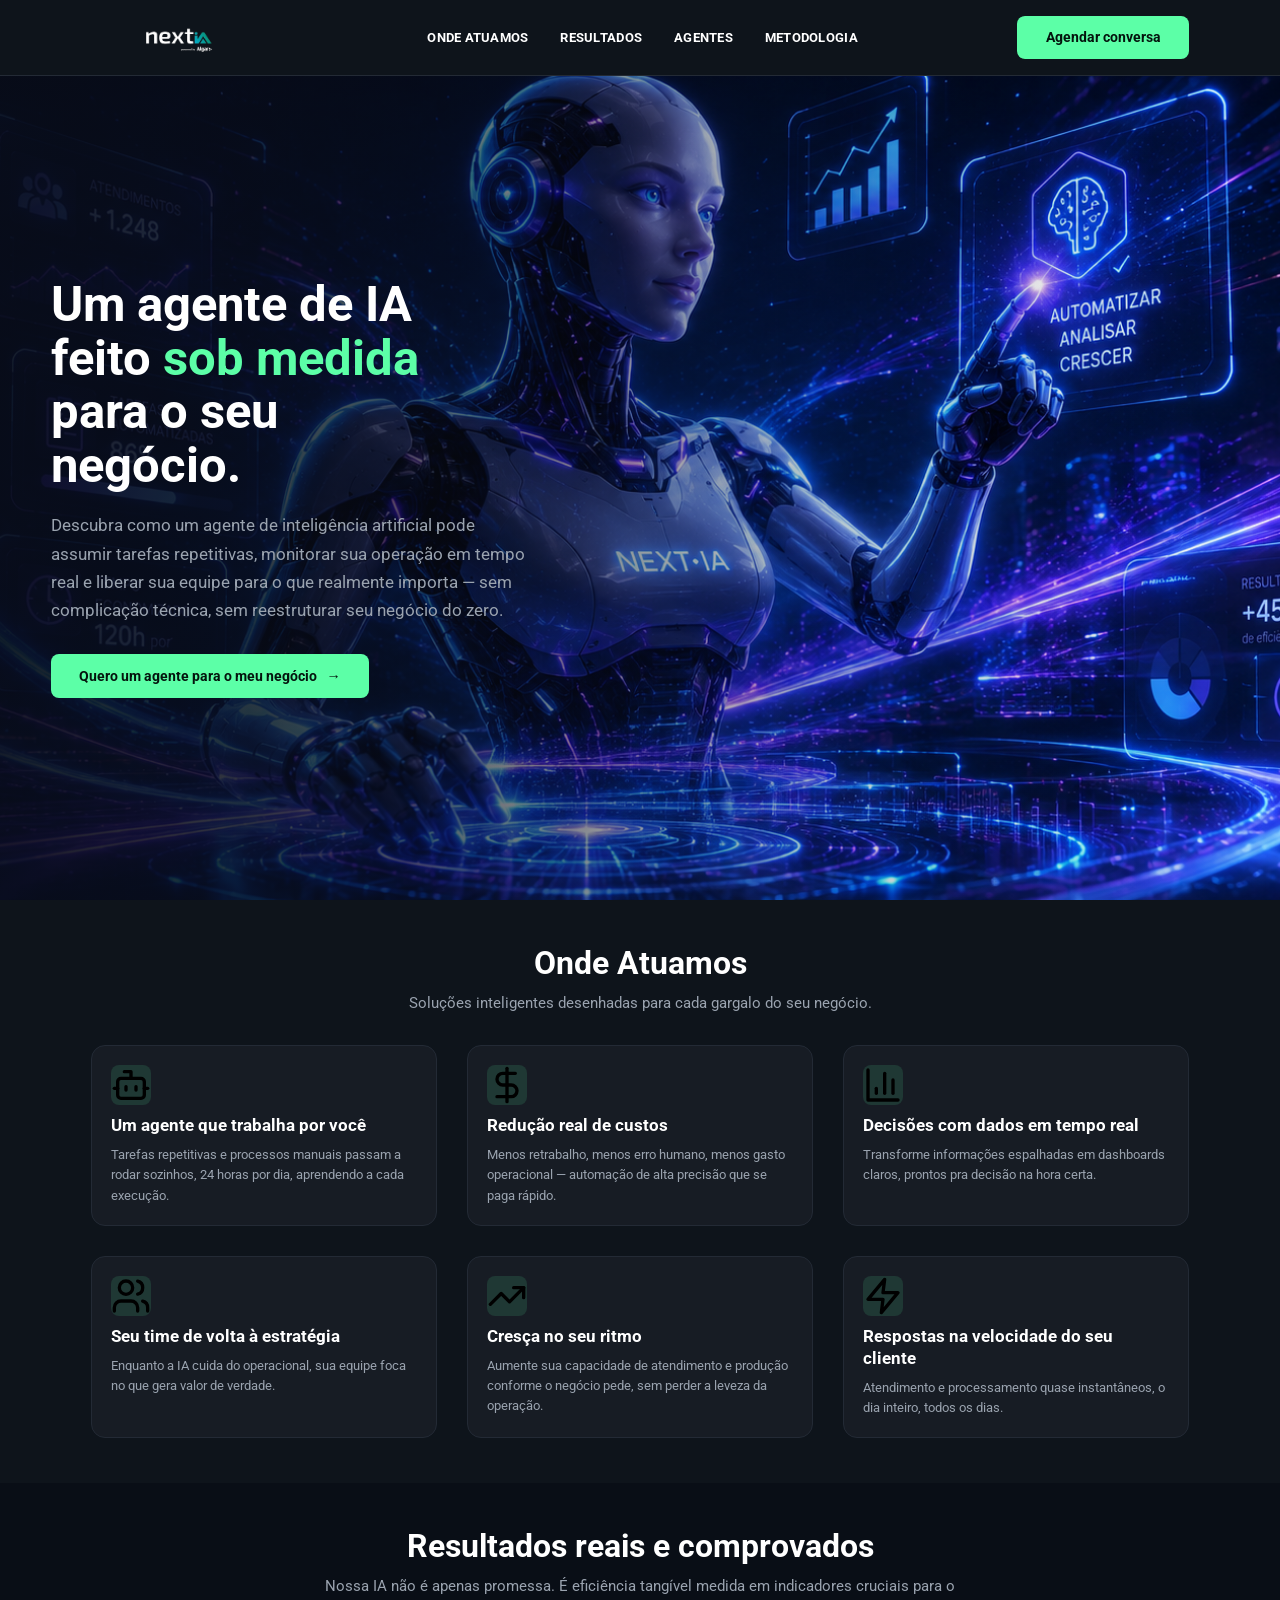
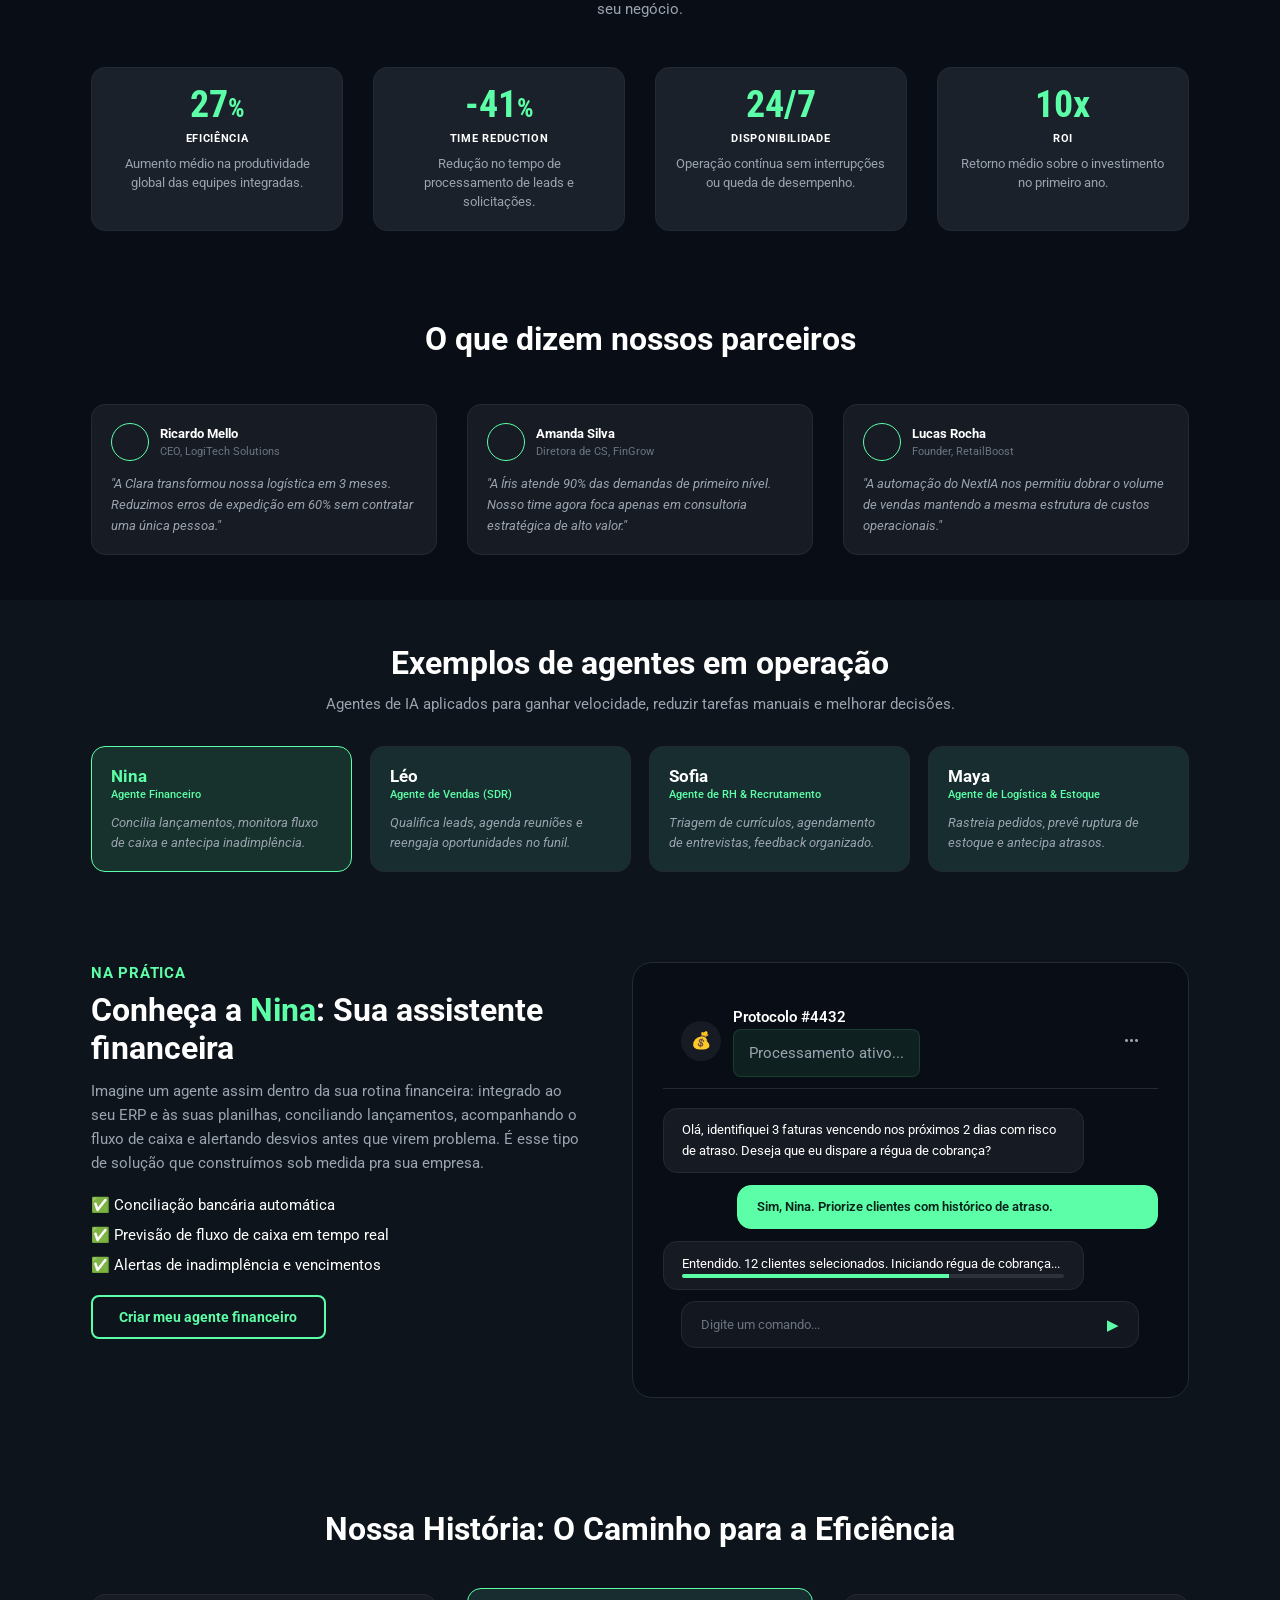
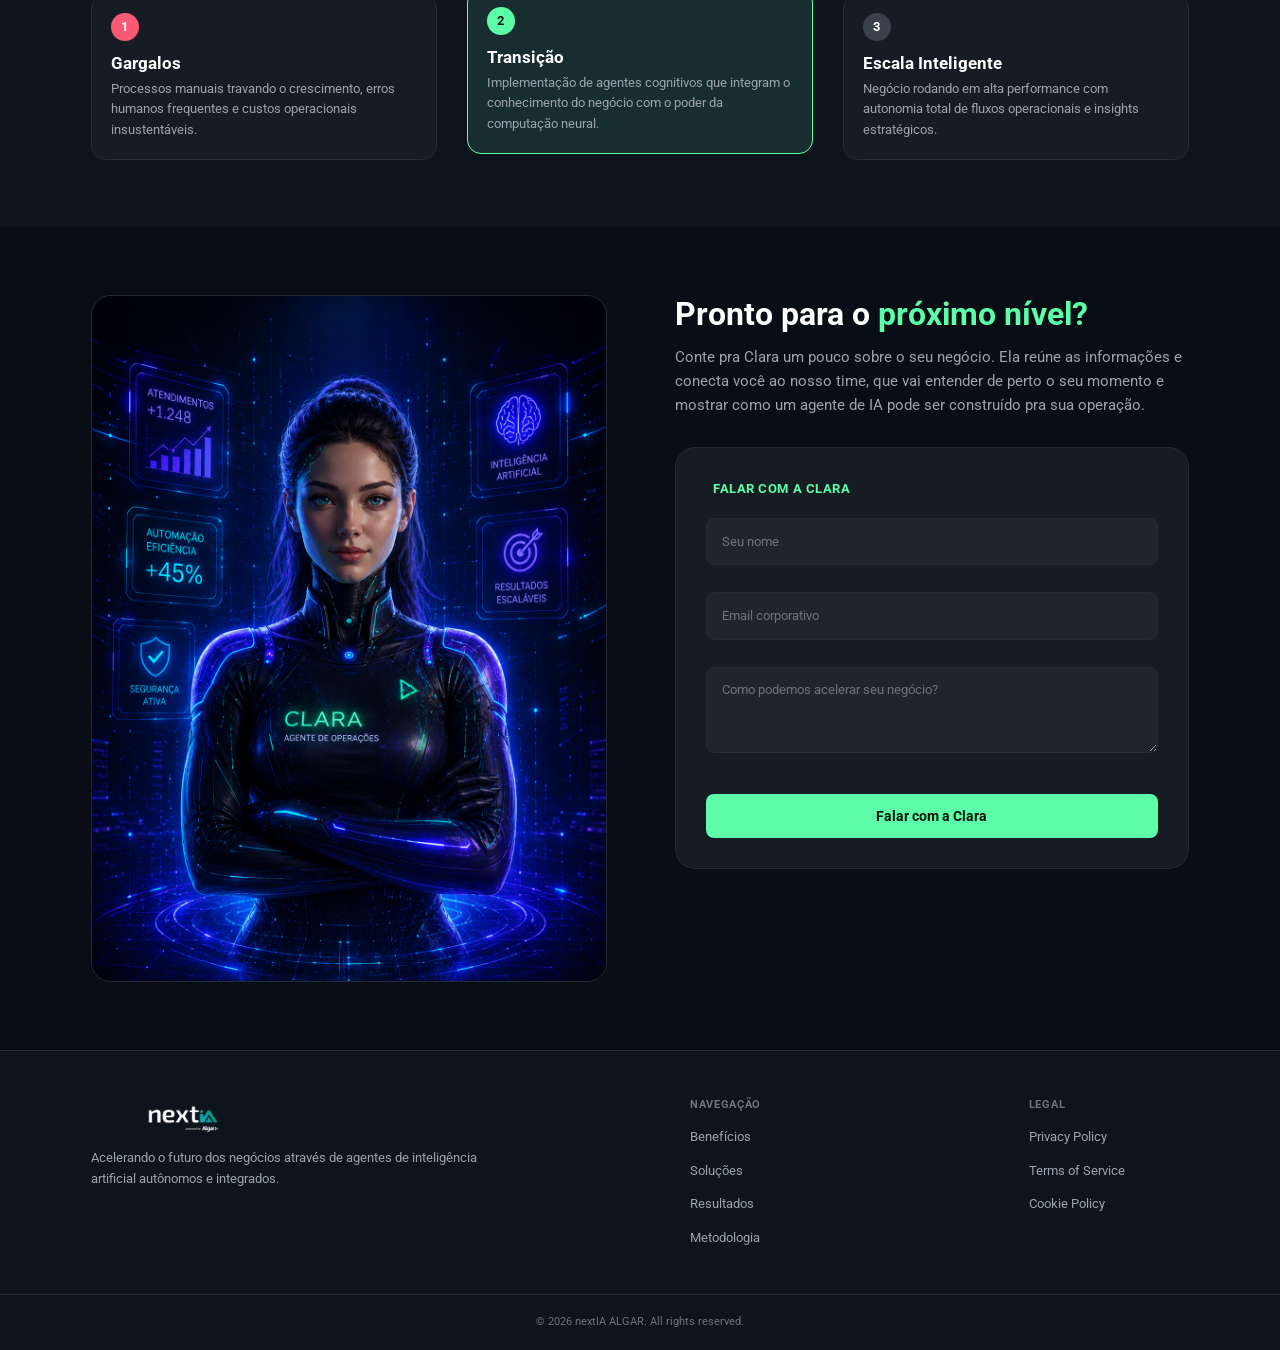
==== index.html @ fd9bcc96 "Replace icons with SVGs in index.html" ====
<!DOCTYPE html>
<html lang="pt-BR">
<head>
<meta charset="UTF-8" />
<meta name="viewport" content="width=device-width, initial-scale=1.0" />
<meta name="description" content="NextIA – Agentes de IA que automatizam, reduzem custos e escalam seu negócio." />
<title>NextIA – Agentes de IA para seu Negócio</title>
<!-- Google Fonts -->
<link rel="preconnect" href="https://fonts.googleapis.com" />
<link rel="preconnect" href="https://fonts.gstatic.com" crossorigin />
<link href="https://fonts.googleapis.com/css2?family=Roboto+Condensed:wght@700&family=Roboto:ital,wght@0,400;0,500;0,700;1,400&display=swap" rel="stylesheet" />
<!-- Stylesheets -->
<link rel="stylesheet" href="assets/css/reset.css" />
<link rel="stylesheet" href="assets/css/variables.css" />
<link rel="stylesheet" href="assets/css/base.css" />
<link rel="stylesheet" href="assets/css/layout.css" />
<link rel="stylesheet" href="assets/css/components.css" />
<link rel="stylesheet" href="assets/css/sections.css" />
<link rel="stylesheet" href="assets/css/responsive.css" />
</head>
<body>
<a href="#main" class="skip-link">Pular para o conteúdo</a>
<!-- ═══════════════════════════════════════ NAVBAR ═══════════════════════════════════════ -->
<header class="navbar" id="navbar">
<div class="navbar__inner container">
<a href="#" class="navbar__logo" aria-label="NextIA – Página inicial">
<img src="assets/images/NextIa-logo.png" alt="NextIA Logo" width="147" height="53" />
</a>
<nav class="navbar__nav" aria-label="Menu principal">
<ul class="navbar__links" role="list">
<li><a href="#onde-atuamos" class="navbar__link">Onde atuamos</a></li>
<li><a href="#resultados"   class="navbar__link">Resultados</a></li>
<li><a href="#agentes"      class="navbar__link">Agentes</a></li>
<li><a href="#metodologia"  class="navbar__link">Metodologia</a></li>
</ul>
</nav>
<a href="#contato" class="btn btn--primary">Agendar conversa</a>
<button class="navbar__hamburger" aria-label="Abrir menu" aria-expanded="false" aria-controls="mobile-menu">
<span></span><span></span><span></span>
</button>
</div>
<!-- Mobile menu -->
<nav class="navbar__mobile" id="mobile-menu" aria-hidden="true">
<ul role="list">
<li><a href="#onde-atuamos" class="navbar__link">Onde atuamos</a></li>
<li><a href="#resultados"   class="navbar__link">Resultados</a></li>
<li><a href="#agentes"      class="navbar__link">Agentes</a></li>
<li><a href="#metodologia"  class="navbar__link">Metodologia</a></li>
<li><a href="#contato" class="btn btn--primary btn--full">Agendar conversa</a></li>
</ul>
</nav>
</header>
<main id="main">
<!-- ═══════════════════════════════════════ HERO ══════════════════════════════════════════ -->
<section class="hero" aria-label="Destaque principal">
<div class="hero__bg" aria-hidden="true"></div>
<div class="hero__content container">
<h1 class="hero__title">
         Um agente de IA <br />
         feito <span class="text--accent">sob medida</span><br />
         para o seu <br />
         negócio.
</h1>
<p class="hero__subtitle">
        Descubra como um agente de inteligência artificial pode assumir tarefas repetitivas, 
monitorar sua operação em tempo real e liberar sua equipe para o que realmente importa — sem complicação técnica, sem reestruturar seu negócio do zero.
</p>
<a href="#onde-atuamos" class="btn btn--primary">
         Quero um agente para o meu negócio 
<span aria-hidden="true">→</span>
</a>
</div>
</section>
<!-- ════════════════════════════════════ ONDE ATUAMOS ══════════════════════════════════════ -->
<section class="section diferencial" id="onde-atuamos" aria-labelledby="diferencial-title">
<div class="container">
<h2 class="section__title-main" id="diferencial-title">Onde Atuamos</h2>
<p class="section__subtitle-main">
         Soluções inteligentes desenhadas para cada gargalo do seu negócio.
</p>
<div class="cards-grid" role="list">
<article class="card" role="listitem">
<span class="card__icon" aria-hidden="true"><svg viewBox="0 0 24 24" fill="none" stroke="currentColor" stroke-width="2" stroke-linecap="round" stroke-linejoin="round"><path d="M12 8V4H8"/><rect width="16" height="12" x="4" y="8" rx="2"/><path d="M2 14h2"/><path d="M20 14h2"/><path d="M15 13v2"/><path d="M9 13v2"/></svg></span>
<h3 class="card__title">Um agente que trabalha por você</h3>
<p class="card__text">Tarefas repetitivas e processos manuais passam a rodar sozinhos, 24 horas por dia, aprendendo a cada execução.</p>
</article>
<article class="card" role="listitem">
<span class="card__icon" aria-hidden="true"><svg viewBox="0 0 24 24" fill="none" stroke="currentColor" stroke-width="2" stroke-linecap="round" stroke-linejoin="round"><line x1="12" x2="12" y1="2" y2="22"/><path d="M17 5H9.5a3.5 3.5 0 0 0 0 7h5a3.5 3.5 0 0 1 0 7H6"/></svg></span>
<h3 class="card__title">Redução real de custos</h3>
<p class="card__text">Menos retrabalho, menos erro humano, menos gasto operacional — automação de alta precisão que se paga rápido.</p>
</article>
<article class="card" role="listitem">
<span class="card__icon" aria-hidden="true"><svg viewBox="0 0 24 24" fill="none" stroke="currentColor" stroke-width="2" stroke-linecap="round" stroke-linejoin="round"><path d="M3 3v18h18"/><path d="M18 17V9"/><path d="M13 17V5"/><path d="M8 17v-3"/></svg></span>
<h3 class="card__title">Decisões com dados em tempo real</h3>
<p class="card__text">Transforme informações espalhadas em dashboards claros, prontos pra decisão na hora certa.</p>
</article>
<article class="card" role="listitem">
<span class="card__icon" aria-hidden="true"><svg viewBox="0 0 24 24" fill="none" stroke="currentColor" stroke-width="2" stroke-linecap="round" stroke-linejoin="round"><path d="M16 21v-2a4 4 0 0 0-4-4H6a4 4 0 0 0-4 4v2"/><circle cx="9" cy="7" r="4"/><path d="M22 21v-2a4 4 0 0 0-3-3.87"/><path d="M16 3.13a4 4 0 0 1 0 7.75"/></svg></span>
<h3 class="card__title">Seu time de volta à estratégia</h3>
<p class="card__text">Enquanto a IA cuida do operacional, sua equipe foca no que gera valor de verdade.</p>
</article>
<article class="card" role="listitem">
<span class="card__icon" aria-hidden="true"><svg viewBox="0 0 24 24" fill="none" stroke="currentColor" stroke-width="2" stroke-linecap="round" stroke-linejoin="round"><polyline points="22 7 13.5 15.5 8.5 10.5 2 17"/><polyline points="16 7 22 7 22 13"/></svg></span>
<h3 class="card__title">Cresça no seu ritmo</h3>
<p class="card__text">Aumente sua capacidade de atendimento e produção conforme o negócio pede, sem perder a leveza da operação.</p>
</article>
<article class="card" role="listitem">
<span class="card__icon" aria-hidden="true"><svg viewBox="0 0 24 24" fill="none" stroke="currentColor" stroke-width="2" stroke-linecap="round" stroke-linejoin="round"><polygon points="13 2 3 14 12 14 11 22 21 10 12 10 13 2"/></svg></span>
<h3 class="card__title">Respostas na velocidade do seu cliente</h3>
<p class="card__text">Atendimento e processamento quase instantâneos, o dia inteiro, todos os dias.</p>
</article>
</div>
</div>
</section>
<!-- ════════════════════════════════════ RESULTADOS ════════════════════════════════════════ -->
<section class="section metricas" id="resultados" aria-labelledby="metricas-title">
<div class="container">
<h2 class="section__title-main" id="metricas-title">Resultados reais e comprovados</h2>
<p class="section__subtitle-main">
         Nossa IA não é apenas promessa. É eficiência tangível medida em indicadores cruciais para
         o seu negócio.
</p>
<div class="stats-grid" role="list">
<div class="stat" role="listitem">
<p class="stat__number"><span data-target="32">0</span><span class="stat__symbol">%</span></p>
<p class="stat__label-bold">Eficiência</p>
<p class="stat__label">Aumento médio na produtividade global das equipes integradas.</p>
</div>
<div class="stat" role="listitem">
<p class="stat__number">-<span data-target="48">0</span><span class="stat__symbol">%</span></p>
<p class="stat__label-bold">Time reduction</p>
<p class="stat__label">Redução no tempo de processamento de leads e solicitações.</p>
</div>
<div class="stat" role="listitem">
<p class="stat__number">24/7</p>
<p class="stat__label-bold">Disponibilidade</p>
<p class="stat__label">Operação contínua sem interrupções ou queda de desempenho.</p>
</div>
<div class="stat" role="listitem">
<p class="stat__number">10x</p>
<p class="stat__label-bold">ROI</p>
<p class="stat__label">Retorno médio sobre o investimento no primeiro ano.</p>
</div>
</div>
</div>
</section>
<!-- ════════════════════════════════════ PARCEIROS ═════════════════════════════════════════ -->
<section class="section parceiros" aria-labelledby="parceiros-title">
<div class="container">
<h2 class="section__title-main" id="parceiros-title">O que dizem nossos parceiros</h2>
<div class="testimonials-grid" aria-label="Depoimentos de parceiros">
<blockquote class="testimonial">
<header class="testimonial__header">
<span class="testimonial__avatar" aria-hidden="true"></span>
<div>
<strong>Ricardo Mello</strong>
<span>CEO, LogiTech Solutions</span>
</div>
</header>
<p>"A Clara transformou nossa logística em 3 meses. Reduzimos erros de expedição em 60% sem contratar uma única pessoa."</p>
</blockquote>
<blockquote class="testimonial">
<header class="testimonial__header">
<span class="testimonial__avatar" aria-hidden="true"></span>
<div>
<strong>Amanda Silva</strong>
<span>Diretora de CS, FinGrow</span>
</div>
</header>
<p>"A Íris atende 90% das demandas de primeiro nível. Nosso time agora foca apenas em consultoria estratégica de alto valor."</p>
</blockquote>
<blockquote class="testimonial">
<header class="testimonial__header">
<span class="testimonial__avatar" aria-hidden="true"></span>
<div>
<strong>Lucas Rocha</strong>
<span>Founder, RetailBoost</span>
</div>
</header>
<p>"A automação do NextIA nos permitiu dobrar o volume de vendas mantendo a mesma estrutura de custos operacionais."</p>
</blockquote>
</div>
</div>
</section>
<!-- ════════════════════════════════════ EXEMPLOS DE AGENTES ═══════════════════════════════ -->
<section class="section agents-showcase" id="agentes" aria-labelledby="agents-title">
  <div class="container">
    <h2 class="agents-showcase__title" id="agents-title">Exemplos de agentes em operação</h2>
    <p class="agents-showcase__subtitle">
      Agentes de IA aplicados para ganhar velocidade, reduzir tarefas manuais e melhorar decisões.
    </p>
 
    <div class="agents-showcase__grid" id="agents-grid">
      <button class="agent-card is-active" type="button" data-agent="nina">
        <h3 class="agent-card__name">Nina</h3>
        <p class="agent-card__role">Agente Financeiro</p>
        <p class="agent-card__desc">Concilia lançamentos, monitora fluxo de caixa e antecipa inadimplência.</p>
      </button>
 
      <button class="agent-card" type="button" data-agent="leo">
        <h3 class="agent-card__name">Léo</h3>
        <p class="agent-card__role">Agente de Vendas (SDR)</p>
        <p class="agent-card__desc">Qualifica leads, agenda reuniões e reengaja oportunidades no funil.</p>
      </button>
 
      <button class="agent-card" type="button" data-agent="sofia">
        <h3 class="agent-card__name">Sofia</h3>
        <p class="agent-card__role">Agente de RH & Recrutamento</p>
        <p class="agent-card__desc">Triagem de currículos, agendamento de entrevistas, feedback organizado.</p>
      </button>
 
      <button class="agent-card" type="button" data-agent="maya">
        <h3 class="agent-card__name">Maya</h3>
        <p class="agent-card__role">Agente de Logística & Estoque</p>
        <p class="agent-card__desc">Rastreia pedidos, prevê ruptura de estoque e antecipa atrasos.</p>
      </button>
    </div>
  </div>
</section>
 
<!-- ═══════════ DETALHE DO AGENTE (dinâmico) ═══════════ -->
<section class="section agent-detail" id="agent-detail-section" aria-live="polite">
  <div class="container agent-detail__grid">
 
    <div class="agent-detail__panel">
      <span class="agent-detail__tag">NA PRÁTICA</span>
      <h2 class="agent-detail__title">
        Conheça <span id="agent-detail-article">a</span>
        <span class="text--accent" id="agent-detail-name">Nina</span>:
        <span id="agent-detail-tagline">Sua assistente financeira</span>
      </h2>
      <p class="agent-detail__desc" id="agent-detail-desc"></p>
      <ul class="agent-detail__checklist" id="agent-detail-checklist"></ul>
      <button class="btn btn--outline" id="agent-detail-cta">Criar meu agente financeiro</button>
    </div>
 
    <div class="agent-detail__chat">
      <div class="chat-mock__header">
        <div class="chat-mock__avatar" id="agent-detail-avatar" aria-hidden="true">
          <svg viewBox="0 0 24 24" fill="none" stroke="currentColor" stroke-width="2" stroke-linecap="round" stroke-linejoin="round"><line x1="12" x2="12" y1="2" y2="22"/><path d="M17 5H9.5a3.5 3.5 0 0 0 0 7h5a3.5 3.5 0 0 1 0 7H6"/></svg>
        </div>
        <div>
          <p class="chat-mock__protocol" id="agent-detail-protocol">Protocolo #4432</p>
          <p class="chat-mock__status" id="agent-detail-status">Processamento ativo...</p>
        </div>
        <span class="chat-mock__menu" aria-hidden="true">•••</span>
      </div>
 
      <div class="chat-mock__bubble chat-mock__bubble--agent" id="agent-detail-msg1"></div>
      <div class="chat-mock__bubble chat-mock__bubble--user" id="agent-detail-msg2"></div>
      <div class="chat-mock__bubble chat-mock__bubble--agent">
        <p id="agent-detail-msg3"></p>
        <div class="chat-mock__progress"><span></span></div>
      </div>
 
      <div class="chat-mock__input">
        <span>Digite um comando...</span>
        <button aria-label="Enviar">▶</button>
      </div>
    </div>
 
  </div>
</section>
<!-- ══════════════════════════════════════ NOSSA HISTÓRIA ═════════════════════════════════ -->
<section class="section historia" id="metodologia" aria-labelledby="historia-title">
<div class="container">
<h2 class="historia__title" id="historia-title">
         Nossa História: O Caminho para a Eficiência
</h2>
<div class="history-grid" role="list">
<article class="history-card" role="listitem">
<span class="history-card__badge history-card__badge--red">1</span>
<h3 class="history-card__title">Gargalos</h3>
<p class="history-card__desc">
             Processos manuais travando o crescimento, erros humanos frequentes e
             custos operacionais insustentáveis.
</p>
</article>
<article class="history-card history-card--active" role="listitem">
<span class="history-card__badge history-card__badge--green">2</span>
<h3 class="history-card__title">Transição</h3>
<p class="history-card__desc">
             Implementação de agentes cognitivos que integram o conhecimento do
             negócio com o poder da computação neural.
</p>
</article>
<article class="history-card" role="listitem">
<span class="history-card__badge history-card__badge--gray">3</span>
<h3 class="history-card__title">Escala Inteligente</h3>
<p class="history-card__desc">
             Negócio rodando em alta performance com autonomia total de fluxos
             operacionais e insights estratégicos.
</p>
</article>
</div>
</div>
</section>
<!-- ══════════════════════════════════════ CONTATO (CLARA) ════════════════════════════════ -->
<section class="section cta-final" id="contato" aria-labelledby="cta-title">
<div class="container cta-final__grid">
<div class="cta-final__visual" aria-hidden="true">
          <img
        src="/assets/images/agente.png"
        alt="Clara, Gerente de Operações da Next IA"
        class="cta-final__image"
          >
</div>
<div class="cta-final__panel">
<h2 class="cta-final__title" id="cta-title">
           Pronto para o <span class="text--accent">próximo nível?</span>
</h2>
<p class="cta-final__desc">
           Conte pra Clara um pouco sobre o seu negócio. Ela reúne as informações e conecta você ao nosso time, 
         que vai entender de perto o seu momento e mostrar como um agente de IA pode ser construído pra sua operação.
</p>
<div class="form-card">
<p class="form-card__label">
<span class="form-card__icon" aria-hidden="true"><svg viewBox="0 0 24 24" fill="none" stroke="currentColor" stroke-width="2" stroke-linecap="round" stroke-linejoin="round"><path d="M20 13c0 5-3.5 7.5-7.5 9-4.5-1.5-7.5-4-7.5-9V6l7.5-3 7.5 3v7Z"/><path d="m9 12 2 2 4-4"/></svg></span> Falar com a Clara
</p>
<form id="contact-form" novalidate>
<div class="form-group">
<label for="nome" class="visually-hidden">Seu nome</label>
<input type="text" id="nome" name="nome" placeholder="Seu nome" />
<span class="form-error" role="alert"></span>
</div>
<div class="form-group">
<label for="email" class="visually-hidden">Email corporativo</label>
<input type="email" id="email" name="email" placeholder="Email corporativo" />
<span class="form-error" role="alert"></span>
</div>
<div class="form-group">
<label for="desafio" class="visually-hidden">Como podemos acelerar seu negócio?</label>
<textarea id="desafio" name="desafio" rows="3" placeholder="Como podemos acelerar seu negócio?"></textarea>
<span class="form-error" role="alert"></span>
</div>
<button type="submit" class="btn btn--primary btn--full">Falar com a Clara</button>
</form>
</div>
</div>
</div>
</section>
</main>
<!-- ══════════════════════════════════════ FOOTER ════════════════════════════════════════════ -->
<footer class="footer" role="contentinfo">
<div class="footer__inner container">
<div class="footer__brand">
<a href="#" aria-label="NextIA – topo da página">
<img src="assets/images/NextIa-logo.png" alt="NextIA Logo" width="120" height="44" loading="lazy" />
</a>
<p class="footer__tagline">
         Acelerando o futuro dos negócios através de agentes de inteligência
         artificial autônomos e integrados.
</p>
</div>
<nav class="footer__nav" aria-label="Navegação do rodapé">
<p class="footer__nav-title">Navegação</p>
<ul role="list">
<li><a href="#onde-atuamos">Benefícios</a></li>
<li><a href="#agentes">Soluções</a></li>
<li><a href="#resultados">Resultados</a></li>
<li><a href="#metodologia">Metodologia</a></li>
</ul>
</nav>
<nav class="footer__nav" aria-label="Informações legais">
<p class="footer__nav-title">Legal</p>
<ul role="list">
<li><a href="#">Privacy Policy</a></li>
<li><a href="#">Terms of Service</a></li>
<li><a href="#">Cookie Policy</a></li>
</ul>
</nav>
</div>
<p class="footer__copyright">© 2026 nextIA ALGAR. All rights reserved.</p>
</footer>
<!-- Scripts -->
<script type="module" src="assets/js/agents.js"      defer></script>         
<script type="module" src="assets/js/utils.js"       defer></script>
<script type="module" src="assets/js/navbar.js"      defer></script>
<script type="module" src="assets/js/animations.js"  defer></script>
<script type="module" src="assets/js/counter.js"     defer></script>
<script type="module" src="assets/js/form.js"        defer></script>
</body>
</html>
---- assets/css/variables.css ----
/* ─────────────────────────────────────────────
   variables.css  –  Design Tokens (Custom Properties)
   Ponto único de verdade para cores, tipografia,
   espaçamentos e breakpoints.

   Paleta extraída por amostragem de pixel do
   arquivo .fig (telas dark). Os valores de bg/card/
   accent têm alta confiança (lidos diretamente dos
   pixels). Tons de cinza para texto secundário e
   bordas são estimativas visuais — recomendo conferir
   no Figma (inspector > Fill) antes de publicar.
───────────────────────────────────────────── */

:root {
  /* ── Paleta de cores (tema dark) ── */
  --color-bg:             #0e141b;   /* fundo principal */
  --color-bg-alt:         #090e16;   /* fundo alternado (seções escuras) */
  --color-card:           #171c24;   /* superfície de card padrão */
  --color-card-alt:       #1a212a;   /* superfície de card (stats) */
  --color-card-iris:      #182d2f;   /* card escuro esverdeado (Íris / Clara) */
  --color-border:         #232a35;   /* ~estimativa: borda sutil de card */

  --color-accent:         #5cffa7;   /* verde menta — accent principal (medido) */
  --color-accent-dark:    #17302c;   /* verde escuro do gradiente do hero (medido) */
  --color-accent-soft:    rgba(92, 255, 167, 0.12);

  /* Estados / feedback (cards "Nossa História") */
  --color-red:            #fa5975;
  --color-orange:         #ff9653;
  --color-yellow:         #f2c34f;
  --color-green:          #5cffa7;
  --color-gray-badge:     #3a414c;   /* ~estimativa: badge "Escala Inteligente" */

  /* Neutros / texto */
  --color-white:          #ffffff;
  --color-text-muted:     #9aa3af;   /* ~estimativa: parágrafos em cinza */
  --color-text-dim:       #6b7480;   /* ~estimativa: texto terciário/legendas */

  /* ── Tipografia ── */
  --font-condensed:       'Roboto Condensed', sans-serif;
  --font-base:            'Roboto', sans-serif;

  /* Escala fluida: mínimo confortável → máximo generoso */
  --text-hero:      clamp(2rem, 4vw + 0.5rem, 3.25rem);
  --text-h2:        clamp(1.5rem, 2.2vw + 0.5rem, 2.1rem);
  --text-h3:        clamp(1.15rem, 1.6vw + 0.25rem, 1.5rem);
  --text-body-lg:   clamp(1rem, 1.1vw + 0.2rem, 1.15rem);
  --text-body:      1rem;
  --text-sm:        0.875rem;
  --text-xs:        0.75rem;

  /* ── Espaçamento ── */
  --space-xs:   0.5rem;
  --space-sm:   0.75rem;
  --space-md:   1.25rem;
  --space-lg:   2rem;
  --space-xl:   3rem;
  --space-2xl:  4.5rem;

  /* ── Layout ── */
  --container-max:   1200px;
  --container-px:    clamp(1.25rem, 4vw, 5rem);

  /* ── Bordas ── */
  --radius-sm:   8px;
  --radius-md:   14px;
  --radius-lg:   20px;
  --radius-pill: 999px;

  /* ── Sombras ── */
  --shadow-card:  0 4px 24px rgba(0, 0, 0, 0.25);
  --shadow-btn:   0 2px 16px rgba(92, 255, 167, 0.3);

  /* ── Transições ── */
  --transition-fast:   150ms ease;
  --transition-base:   300ms ease;
  --transition-slow:   500ms ease;

  /* ── Navbar ── */
  --navbar-height: 76px;

  /* ── Breakpoints (referência – usados via @media) ── */
  --bp-tablet:  768px;
  --bp-desktop: 1024px;
}
---- assets/css/base.css ----
/* ─────────────────────────────────────────────
   base.css  –  Estilos globais / tipografia base
───────────────────────────────────────────── */
html {
  font-size: clamp(15px, 1.1vw, 18px);
}

body {
  font-family: var(--font-base);
  font-size: var(--text-body);
  color: var(--color-dark);
  background-color: var(--color-bg);
}

h1, h2, h3, h4, h5, h6 {
  line-height: 1.2;
}

p {
  line-height: 1.6;
}

/* Utilitários de texto */
.text--dark    { color: var(--color-primary-dark); }
.text--primary { color: var(--color-primary); }
.text--accent  { color: var(--color-accent); }
.text--white   { color: var(--color-white); }
.text--gray    { color: var(--color-gray); }

/* Acessibilidade – foco visível */
:focus-visible {
  outline: 3px solid var(--color-primary);
  outline-offset: 3px;
  border-radius: var(--radius-sm);
}

/* Skip link */
.skip-link {
  position: absolute;
  top: -999px;
  left: 1rem;
  z-index: 9999;
  background: var(--color-primary);
  color: var(--color-white);
  padding: 0.5rem 1rem;
  border-radius: var(--radius-sm);
}

.skip-link:focus {
  top: 1rem;
}
---- assets/css/layout.css ----
/* ─────────────────────────────────────────────
   layout.css  –  Container, grid e helpers de layout
───────────────────────────────────────────── */

/* ── Container central ── */
.container {
  width: 100%;
  max-width: var(--container-max);
  margin-inline: auto;
  padding-inline: var(--container-px);
}

/* ── Seção base ── */
.section {
  padding-block: var(--space-xl);
  width: 100%;
}


.hero .container {
  margin-inline: 0; /* remove centralização */
}


.section .container {
  max-width: 1200px; /* aumenta bastante */
}



/* ── Flex helpers ── */
.flex          { display: flex; }
.flex-center   { display: flex; align-items: center; justify-content: center; }
.flex-between  { display: flex; align-items: center; justify-content: space-between; }
.flex-col      { display: flex; flex-direction: column; }
.gap-sm        { gap: var(--space-sm); }
.gap-md        { gap: var(--space-md); }
.gap-lg        { gap: var(--space-lg); }

/* ── Visibilidade ── */
.visually-hidden {
  position: absolute;
  width: 1px;
  height: 1px;
  padding: 0;
  margin: -1px;
  overflow: hidden;
  clip: rect(0,0,0,0);
  white-space: nowrap;
  border: 0;
}
---- assets/css/components.css ----
/* ─────────────────────────────────────────────
   components.css  –  Componentes reutilizáveis
   Mobile-first: estilos base aqui valem para mobile;
   ajustes de tablet/desktop ficam em responsive.css.
───────────────────────────────────────────── */

/* ══════════════ BOTÕES ══════════════ */

.btn {
  display: inline-flex;
  align-items: center;
  justify-content: center;
  gap: 0.6rem;
  padding: 0.85rem 1.75rem;
  border-radius: var(--radius-sm);
  font-size: clamp(0.95rem, 1.1vw, 1.05rem);
  font-weight: 700;
  font-family: var(--font-base);
  line-height: 1;
  border: 2px solid transparent;
  transition:
    background-color var(--transition-fast),
    box-shadow       var(--transition-fast),
    transform         var(--transition-fast);
  white-space: nowrap;
  cursor: pointer;
}

.btn--primary {
  background-color: var(--color-accent);
  color: #04140d;
}

.btn--primary:hover,
.btn--primary:focus-visible {
  box-shadow: var(--shadow-btn);
  transform: translateY(-2px);
}

.btn--primary:active {
  transform: translateY(0);
  box-shadow: none;
}

.btn--outline {
  background-color: transparent;
  border-color: var(--color-accent);
  color: var(--color-accent);
}

.btn--outline:hover,
.btn--outline:focus-visible {
  background-color: var(--color-accent-soft);
  transform: translateY(-2px);
}

.btn--icon svg { flex-shrink: 0; }
.btn--full { width: 100%; }


/* ══════════════ TAG PILL (ex: "Na prática") ══════════════ */

.tag-pill {
  display: inline-block;
  background-color: var(--color-accent-soft);
  color: var(--color-accent);
  font-size: var(--text-xs);
  font-weight: 700;
  letter-spacing: 0.08em;
  text-transform: uppercase;
  padding: 0.35rem 0.85rem;
  border-radius: var(--radius-pill);
  margin-bottom: var(--space-sm);
}


/* ══════════════ CARDS (Onde Atuamos) ══════════════ */

.cards-grid {
  display: grid;
  grid-template-columns: repeat(2, 1fr);
  gap: var(--space-sm);
  margin-top: var(--space-lg);
}

.card {
  background-color: var(--color-card);
  border: 1px solid var(--color-border);
  border-radius: var(--radius-md);
  padding: var(--space-md);
  display: flex;
  flex-direction: column;
  gap: 0.6rem;
  transition: transform var(--transition-base), box-shadow var(--transition-base);
}

.card:hover {
  transform: translateY(-4px);
  box-shadow: var(--shadow-card);
}

.card__icon {
  display: inline-flex;
  align-items: center;
  justify-content: center;
  width: 40px;
  height: 40px;
  font-size: 1.2rem;
  background-color: var(--color-accent-soft);
  border-radius: var(--radius-sm);
}

.card__title {
  color: var(--color-white);
  font-size: var(--text-body-lg);
  font-weight: 700;
  font-family: var(--font-base);
  line-height: 1.3;
}

.card__text {
  color: var(--color-text-muted);
  font-size: var(--text-sm);
  font-weight: 400;
  line-height: 1.55;
}


/* ══════════════ STATS (Resultados) ══════════════ */

.stats-grid {
  display: grid;
  grid-template-columns: repeat(2, 1fr);
  gap: var(--space-sm);
  margin-top: var(--space-xl);
}

.stat {
  background-color: var(--color-card-alt);
  border: 1px solid var(--color-border);
  border-radius: var(--radius-md);
  padding: var(--space-md);
  display: flex;
  flex-direction: column;
  gap: 0.4rem;
  text-align: center;
}

.stat__number {
  color: var(--color-accent);
  font-family: var(--font-condensed);
  font-size: clamp(1.75rem, 4vw, 2.5rem);
  font-weight: 700;
  line-height: 1;
}

.stat__symbol { font-size: 0.7em; }

.stat__label-bold {
  color: var(--color-white);
  font-size: var(--text-xs);
  font-weight: 700;
  letter-spacing: 0.06em;
  text-transform: uppercase;
}

.stat__label {
  color: var(--color-text-muted);
  font-size: var(--text-sm);
  font-weight: 400;
  line-height: 1.45;
}


/* ══════════════ TESTIMONIALS (Parceiros) ══════════════ */

.testimonials-grid {
  display: grid;
  grid-template-columns: 1fr;
  gap: var(--space-md);
  margin-top: var(--space-xl);
}

.testimonial {
  background-color: var(--color-card);
  border: 1px solid var(--color-border);
  border-radius: var(--radius-md);
  padding: var(--space-md);
  display: flex;
  flex-direction: column;
  gap: var(--space-sm);
  transition: transform var(--transition-base);
}

.testimonial:hover { transform: translateY(-4px); }

.testimonial__header {
  display: flex;
  align-items: center;
  gap: 0.75rem;
}

.testimonial__avatar {
  width: 38px;
  height: 38px;
  border-radius: 50%;
  border: 1.5px solid var(--color-accent);
  flex-shrink: 0;
}

.testimonial__header strong {
  display: block;
  color: var(--color-white);
  font-size: var(--text-sm);
  font-weight: 700;
}

.testimonial__header span {
  display: block;
  color: var(--color-text-dim);
  font-size: var(--text-xs);
}

.testimonial p {
  color: var(--color-text-muted);
  font-size: var(--text-sm);
  font-style: italic;
  line-height: 1.6;
}


/* ══════════════ AGENTES EXEMPLO (cards "Bia") ══════════════ */

.agents-grid {
  display: grid;
  grid-template-columns: 1fr;
  gap: var(--space-sm);
  margin-top: var(--space-xl);
}

.agent-card {
  background-color: var(--color-card-iris);
  border: 1px solid var(--color-border);
  border-radius: var(--radius-md);
  padding: var(--space-md);
  width: 100%;
  text-align: left;
  font-family: var(--font-base);
  cursor: pointer;
  transition:
    border-color var(--transition-fast),
    background-color var(--transition-fast),
    transform var(--transition-fast),
    box-shadow var(--transition-fast);
}

.agent-card:hover {
  transform: translateY(-3px);
  box-shadow: var(--shadow-card);
}

.agent-card.is-active {
  border-color: var(--color-accent);
  background-color: var(--color-accent-soft);
}

.agent-card.is-active .agent-card__name {
  color: var(--color-accent);
}

.agent-card__name {
  color: var(--color-white);
  font-size: var(--text-body-lg);
  font-weight: 700;
  font-family: var(--font-base);
}

.agent-card__role {
  color: var(--color-accent);
  font-size: var(--text-xs);
  font-weight: 500;
  margin-bottom: 0.6rem;
}

.agent-card__desc {
  color: var(--color-text-muted);
  font-size: var(--text-sm);
  font-style: italic;
  line-height: 1.5;
}


/* ══════════════ CHECK LIST (Íris) ══════════════ */

.check-list {
  display: flex;
  flex-direction: column;
  gap: 0.65rem;
  list-style: none;
  margin: var(--space-md) 0;
}

.check-list__item {
  display: flex;
  align-items: center;
  gap: 0.7rem;
  color: var(--color-white);
  font-size: var(--text-sm);
}

.check-list__icon {
  display: inline-flex;
  align-items: center;
  justify-content: center;
  width: 20px;
  height: 20px;
  flex-shrink: 0;
  background-color: var(--color-accent);
  color: #04140d;
  border-radius: 5px;
  font-size: 0.7rem;
  font-weight: 700;
}


/* ══════════════ CHAT MOCK (Íris) ══════════════ */

.chat-mock {
  background-color: var(--color-card-iris);
  border: 1px solid var(--color-border);
  border-radius: var(--radius-lg);
  overflow: hidden;
  display: flex;
  flex-direction: column;
}

.chat-mock__header {
  display: flex;
  align-items: center;
  gap: 0.75rem;
  padding: var(--space-sm) var(--space-md);
  border-bottom: 1px solid var(--color-border);
}

.chat-mock__avatar {
  width: 34px;
  height: 34px;
  display: inline-flex;
  align-items: center;
  justify-content: center;
  background-color: var(--color-accent-soft);
  border-radius: 50%;
  font-size: 1rem;
}

.chat-mock__header-text { flex: 1; display: flex; flex-direction: column; }
.chat-mock__header-text strong { color: var(--color-white); font-size: var(--text-sm); }
.chat-mock__header-text span { color: var(--color-text-dim); font-size: var(--text-xs); }
.chat-mock__menu { color: var(--color-text-dim); }

.chat-mock__body {
  padding: var(--space-md);
  display: flex;
  flex-direction: column;
  gap: var(--space-sm);
}

.chat-mock__bubble {
  font-size: var(--text-sm);
  line-height: 1.55;
  padding: 0.75rem 1rem;
  border-radius: var(--radius-md);
  max-width: 92%;
}

.chat-mock__bubble--bot {
  background-color: rgba(255, 255, 255, 0.05);
  color: var(--color-text-muted);
  border-bottom-left-radius: 4px;
}

.chat-mock__bubble--user {
  background-color: var(--color-accent);
  color: #04140d;
  font-weight: 500;
  align-self: flex-end;
  border-bottom-right-radius: 4px;
}

.chat-mock__status {
  background-color: rgba(92, 255, 167, 0.08);
  border: 1px solid var(--color-accent-soft);
  border-radius: var(--radius-sm);
  padding: 0.75rem 1rem;
}

.chat-mock__status p {
  color: var(--color-accent);
  font-size: var(--text-xs);
  margin-bottom: 0.5rem;
}

.chat-mock__progress {
  width: 100%;
  height: 4px;
  background-color: rgba(255, 255, 255, 0.1);
  border-radius: var(--radius-pill);
  overflow: hidden;
}

.chat-mock__progress span {
  display: block;
  width: 70%;
  height: 100%;
  background-color: var(--color-accent);
}

.chat-mock__input {
  display: flex;
  align-items: center;
  justify-content: space-between;
  gap: var(--space-sm);
  margin: 0 var(--space-md) var(--space-md);
  padding: 0.7rem 1rem;
  background-color: rgba(255, 255, 255, 0.04);
  border: 1px solid var(--color-border);
  border-radius: var(--radius-sm);
}

.chat-mock__input span:first-child {
  color: var(--color-text-dim);
  font-size: var(--text-sm);
}

.chat-mock__send {
  color: var(--color-accent);
  font-size: 0.9rem;
}


/* ══════════════ HISTORY CARDS (Nossa História) ══════════════ */

.history-grid {
  display: grid;
  grid-template-columns: 1fr;
  gap: var(--space-md);
  margin-top: var(--space-xl);
}

.history-card {
  background-color: var(--color-card);
  border: 1px solid var(--color-border);
  border-radius: var(--radius-md);
  padding: var(--space-md);
}

.history-card--active {
  background-color: var(--color-card-iris);
  border-color: var(--color-accent);
}

.history-card__badge {
  display: inline-flex;
  align-items: center;
  justify-content: center;
  width: 28px;
  height: 28px;
  border-radius: 50%;
  font-size: var(--text-sm);
  font-weight: 700;
  color: var(--color-white);
  margin-bottom: var(--space-sm);
}

.history-card__badge--red   { background-color: var(--color-red); }
.history-card__badge--green { background-color: var(--color-green); color: #04140d; }
.history-card__badge--gray  { background-color: var(--color-gray-badge); }

.history-card__title {
  color: var(--color-white);
  font-size: var(--text-body-lg);
  font-weight: 700;
  font-family: var(--font-base);
  margin-bottom: 0.4rem;
}

.history-card__desc {
  color: var(--color-text-muted);
  font-size: var(--text-sm);
  line-height: 1.55;
}


/* ══════════════ FORM CARD (CTA Clara) ══════════════ */

.form-card {
  background-color: var(--color-card);
  border: 1px solid var(--color-border);
  border-radius: var(--radius-lg);
  padding: var(--space-lg);
  margin-top: var(--space-lg);
}

.form-card__label {
  display: flex;
  align-items: center;
  gap: 0.5rem;
  color: var(--color-accent);
  font-size: var(--text-sm);
  font-weight: 700;
  letter-spacing: 0.04em;
  text-transform: uppercase;
  margin-bottom: var(--space-md);
}

.form-group {
  margin-bottom: var(--space-sm);
}

.form-group input,
.form-group textarea {
  width: 100%;
  background-color: rgba(255, 255, 255, 0.04);
  border: 1px solid var(--color-border);
  border-radius: var(--radius-sm);
  padding: 0.85rem 1rem;
  color: var(--color-white);
  font-family: var(--font-base);
  font-size: var(--text-sm);
  resize: vertical;
}

.form-group input::placeholder,
.form-group textarea::placeholder {
  color: var(--color-text-dim);
}

.form-group input:focus,
.form-group textarea:focus {
  outline: none;
  border-color: var(--color-accent);
}

.form-group input.is-invalid,
.form-group textarea.is-invalid {
  border-color: var(--color-red);
}

.form-error {
  display: block;
  color: var(--color-red);
  font-size: var(--text-xs);
  margin-top: 0.3rem;
  min-height: 1em;
}

.form-card .btn { margin-top: var(--space-xs); }
---- assets/css/sections.css ----
/* ══════════════ NAVBAR ══════════════ */

.navbar {
  position: fixed;
  top: 0; left: 0; right: 0;
  z-index: 100;
  height: var(--navbar-height);
  background-color: var(--color-bg);
  border-bottom: 1px solid var(--color-border);
  transition: box-shadow var(--transition-base);
}

.navbar.is-scrolled { box-shadow: 0 2px 20px rgba(0,0,0,0.4); }

.navbar__inner {
  display: flex;
  align-items: center;
  justify-content: space-between;
  height: 100%;
  gap: var(--space-md);
}

.navbar__logo { flex-shrink: 0; }
.navbar__logo img { height: 38px; width: auto; object-fit: contain; }

.navbar__nav { display: none; }

.navbar__links {
  display: flex;
  align-items: center;
  gap: clamp(1.25rem, 2.5vw, 2.5rem);
  list-style: none;
}

.navbar__link {
  color: var(--color-white);
  font-size: var(--text-sm);
  font-weight: 700;
  letter-spacing: 0.02em;
  text-transform: uppercase;
  white-space: nowrap;
  transition: color var(--transition-fast);
}

.navbar__link:hover,
.navbar__link:focus-visible,
.navbar__link.is-active { color: var(--color-accent); }

.navbar .btn--primary { display: none; }

.navbar__hamburger {
  display: flex;
  flex-direction: column;
  gap: 5px;
  padding: 6px;
}

.navbar__hamburger span {
  display: block;
  width: 24px; height: 2px;
  background-color: var(--color-white);
  border-radius: 2px;
  transition: transform var(--transition-base), opacity var(--transition-base);
}

.navbar__mobile {
  display: none;
  position: absolute;
  top: var(--navbar-height);
  left: 0; right: 0;
  background-color: var(--color-bg);
  border-bottom: 1px solid var(--color-border);
  padding: var(--space-md) var(--container-px);
}

.navbar__mobile ul { display: flex; flex-direction: column; gap: var(--space-md); list-style: none; }
.navbar__mobile.is-open { display: block; }

.navbar__hamburger[aria-expanded="true"] span:nth-child(1) { transform: translateY(7px) rotate(45deg); }
.navbar__hamburger[aria-expanded="true"] span:nth-child(2) { opacity: 0; }
.navbar__hamburger[aria-expanded="true"] span:nth-child(3) { transform: translateY(-7px) rotate(-45deg); }


/* ══════════════ HERO ══════════════ */

.hero {
  position: relative;
  min-height: 100svh;
  display: flex;
  align-items: center;
  overflow: hidden;
  padding-top: var(--navbar-height);
}

.hero__bg {
  position: absolute;
  inset: 0;
  z-index: 0;
  background-image: url("/assets/images/BC-Hero.png");
  background-size: cover;
  background-position: center;
  background-repeat: no-repeat;
}

.hero__bg::after {
  content: "";
  position: absolute;
  inset: 0;

  background: linear-gradient(
    90deg,
    rgba(8, 12, 24, 0.92) 0%,
    rgba(8, 12, 24, 0.82) 20%,
    rgba(8, 12, 24, 0.55) 40%,
    rgba(8, 12, 24, 0.20) 65%,
    rgba(8, 12, 24, 0.00) 100%
  );
}

.hero__content {
  position: relative;
  z-index: 1;
  max-width: 600px;
  padding-block: var(--space-2xl);
}

.hero__title {
  font-size: var(--text-hero);
  font-weight: 700;
  color: var(--color-white);
  line-height: 1.1;
  margin-bottom: var(--space-md);
  opacity: 0;
  transform: translateY(24px);
  animation: fadeUp 0.7s ease forwards 0.2s;
}

.hero__subtitle {
  color: var(--color-text-muted);
  font-size: var(--text-body-lg);
  font-weight: 400;
  font-family: var(--font-base);
  line-height: 1.65;
  margin-bottom: var(--space-lg);
  max-width: 480px;
  opacity: 0;
  transform: translateY(24px);
  animation: fadeUp 0.7s ease forwards 0.42s;
}

.hero .btn {
  opacity: 0;
  transform: translateY(24px);
  animation: fadeUp 0.7s ease forwards 0.62s;
}

@keyframes fadeUp {
  to { opacity: 1; transform: translateY(0); }
}


/* ══════════════ HEADINGS DE SEÇÃO ══════════════ */

.section { background-color: var(--color-bg); }

.section__title-main {
  text-align: center;
  color: var(--color-white);
  font-size: var(--text-h2);
  font-weight: 700;
  margin-bottom: 0.6rem;
}

.section__subtitle-main {
  text-align: center;
  color: var(--color-text-muted);
  font-size: var(--text-body);
  font-weight: 400;
  font-family: var(--font-base);
  line-height: 1.55;
  max-width: 640px;
  margin-inline: auto;
}

.section__eyebrow--green {
  display: block;
  text-align: center;
  color: var(--color-accent);
  font-size: var(--text-h2);
  font-weight: 700;
  margin-bottom: 0.6rem;
}

.hide-mobile { display: none; }


/* ══════════════ ONDE ATUAMOS / RESULTADOS / PARCEIROS / AGENTES ══════ */

.diferencial,
.metricas,
.parceiros,
.agentes-exemplo { background-color: var(--color-bg); }

.metricas,
.parceiros { background-color: var(--color-bg-alt); }


.agents-showcase__title {
  color: var(--color-white);
  font-size: var(--text-h2);
  font-weight: 700;
  text-align: center;         
  margin-bottom: 0.6rem;      
}

.agents-showcase__subtitle {
  color: var(--color-text-muted);
  font-size: var(--text-body);
  text-align: center;          
  max-width: 640px;            
  margin-inline: auto;         
  margin-bottom: var(--space-lg);
}

.agents-showcase__grid {
  display: grid;
  grid-template-columns: repeat(2, 1fr);
  gap: var(--space-sm);
  margin-top: var(--space-lg);
}

@media (min-width: 768px) {
  .agents-showcase__grid {
    grid-template-columns: repeat(4, 1fr);
  }
}

.agent-detail__checklist {
  list-style: none;
  padding: 0;
  margin: var(--space-md) 0;
  display: flex;
  flex-direction: column;
  gap: var(--space-xs);
}

.agent-detail__checklist li {
  color: var(--color-white);
}

.agent-detail__tag {
  color: var(--color-accent);
  font-weight: 700;
  font-size: var(--text-small);
  letter-spacing: 0.05em;
  text-transform: uppercase;
}

.agent-detail__title {
  color: var(--color-white);
  font-size: var(--text-h2);
  font-weight: 700;
  margin: var(--space-xs) 0 var(--space-sm);
}

.agent-detail__desc {
  color: var(--color-text-muted);
  font-size: var(--text-body);
  line-height: 1.6;
}

.agent-detail__grid {
  display: flex;
  flex-direction: column;
  gap: var(--space-xl);
}

.agent-detail__panel,
.agent-detail__chat {
  transition: opacity 200ms ease;
}

.agent-detail__panel.is-updating,
.agent-detail__chat.is-updating {
  opacity: 0.35;
}

@media (min-width: 900px) {
  .agent-detail__grid {
    flex-direction: row;
    align-items: flex-start;
  }

  .agent-detail__panel {
    flex: 1;
  }

  .agent-detail__chat {
    flex: 1;
  }
}

.chat-mock__protocol {
  color: var(--color-white);
  font-weight: 600;
}

.chat-mock__status {
  color: var(--color-text-muted);
  font-size: var(--text-small);
}

.agent-detail__chat {
  background-color: var(--color-bg-alt);
  border: 1px solid var(--color-border);
  border-radius: var(--radius-lg);
  padding: var(--space-lg);
}

.chat-mock__header {
  display: flex;
  align-items: center;
  gap: var(--space-sm);
  margin-bottom: var(--space-md);
}

.chat-mock__avatar {
  width: 40px;
  height: 40px;
  border-radius: 50%;
  background-color: rgba(255, 255, 255, 0.06);
  display: flex;
  align-items: center;
  justify-content: center;
  font-size: 1.1rem;
  flex-shrink: 0;
}

.chat-mock__menu {
  margin-left: auto;
  color: var(--color-text-muted);
}

.chat-mock__input {
  display: flex;
  align-items: center;
  justify-content: space-between;
  background-color: rgba(255, 255, 255, 0.04);
  border: 1px solid var(--color-border);
  border-radius: var(--radius-md);
  padding: var(--space-sm) var(--space-md);
  color: var(--color-text-muted);
  margin-top: var(--space-sm);
}

.chat-mock__input button {
  background: none;
  border: none;
  color: var(--color-accent);
  cursor: pointer;
}

.chat-mock__bubble {
  background-color: rgba(255, 255, 255, 0.05);
  border: 1px solid var(--color-border);
  border-radius: var(--radius-md);
  padding: var(--space-sm) var(--space-md);
  margin-bottom: var(--space-sm);
  color: var(--color-white);
}

.chat-mock__bubble--agent {
  max-width: 85%;
}

.chat-mock__bubble--user {
  background-color: var(--color-accent);
  color: #06231a;
  border-color: var(--color-accent);
  margin-left: auto;
  max-width: 85%;
  font-weight: 600;
}

/* ══════════════ NOSSA HISTÓRIA ══════════════ */

.historia {
  background-color: var(--color-bg);
  padding-block: var(--space-2xl);
}

.historia__title {
  text-align: center;
  color: var(--color-white);
  font-size: var(--text-h2);
  font-weight: 700;
}


/* ══════════════ CTA FINAL (CONTATO / CLARA) ══════════════ */

.cta-final {
  background-color: var(--color-bg-alt);
  padding-block: var(--space-2xl);
}

.cta-final__grid {
  display: flex;
  flex-direction: column-reverse;
  gap: var(--space-xl);
}

.cta-final__visual {
  display: flex;
  justify-content: center;
  align-items: center;

  width: 100%;
  min-height: 400px;

  border-radius: var(--radius-lg);
  border: 1px solid var(--color-border);
  overflow: hidden;

  background: linear-gradient(
    180deg,
    rgba(14, 20, 29, 1) 0%,
    rgba(9, 14, 22, 1) 100%
  );
}

.cta-final__image {
  width: 100%;
  height: 100%;

  object-fit: cover;
  object-position: 0% 10%;
}

.cta-final__title {
  color: var(--color-white);
  font-size: var(--text-h2);
  font-weight: 700;
  line-height: 1.25;
  margin-bottom: var(--space-sm);
}

.cta-final__desc {
  color: var(--color-text-muted);
  font-size: var(--text-body);
  font-family: var(--font-base);
  line-height: 1.6;
}


/* ══════════════ FOOTER ══════════════ */

.footer {
  background-color: var(--color-bg);
  color: var(--color-white);
  padding-top: var(--space-xl);
  border-top: 1px solid var(--color-border);
}

.footer__inner {
  display: flex;
  flex-direction: column;
  gap: var(--space-xl);
  padding-bottom: var(--space-xl);
}

.footer__brand {
  display: flex;
  flex-direction: column;
  gap: var(--space-sm);
  max-width: 420px;
}

.footer__brand img { height: 40px; width: auto; object-fit: contain; }

.footer__tagline {
  color: var(--color-text-muted);
  font-size: var(--text-sm);
  font-family: var(--font-base);
  line-height: 1.6;
}

.footer__nav-title {
  color: var(--color-text-dim);
  font-size: var(--text-xs);
  font-weight: 700;
  letter-spacing: 0.06em;
  text-transform: uppercase;
  margin-bottom: var(--space-sm);
}

.footer__nav ul { display: flex; flex-direction: column; gap: var(--space-sm); list-style: none; }

.footer__nav a {
  color: var(--color-text-muted);
  font-size: var(--text-sm);
  font-family: var(--font-base);
  font-weight: 400;
  transition: color var(--transition-fast);
}

.footer__nav a:hover { color: var(--color-accent); }

.footer__copyright {
  text-align: center;
  color: var(--color-text-dim);
  font-size: var(--text-xs);
  font-family: var(--font-base);
  font-weight: 400;
  padding: var(--space-md) var(--container-px);
  border-top: 1px solid var(--color-border);
}
---- assets/css/responsive.css ----
/* ══════════════════════════════════════════════════════════
   responsive.css — Mobile-first.
   Base (sem media query) = mobile, definida em
   components.css / sections.css. Aqui só progressivamente
   adicionamos/expandimos layout para telas maiores.
   Breakpoints: tablet ≥768px · desktop ≥1024px
══════════════════════════════════════════════════════════ */

/* ════════════════════════ TABLET ≥768px ════════════════════════ */
@media (min-width: 768px) {

  .hide-mobile { display: inline; }

  /* Navbar: mostra os links principais, esconde hamburger */
  .navbar__nav { display: block; }
  .navbar__hamburger,
  .navbar__mobile { display: none; }
  .navbar .btn--primary { display: inline-flex; }

  /* Onde Atuamos */
  .cards-grid {
    grid-template-columns: repeat(3, 1fr);
    gap: var(--space-md);
  }

  /* Resultados */
  .stats-grid {
    grid-template-columns: repeat(4, 1fr);
    gap: var(--space-md);
  }

  /* Parceiros */
  .testimonials-grid {
    grid-template-columns: repeat(2, 1fr);
  }

  /* Exemplos de agentes */
  .agents-grid {
    grid-template-columns: repeat(2, 1fr);
    gap: var(--space-md);
  }

   .agents-showcase__grid {
  display: grid;
  grid-template-columns: 1fr;
  gap: var(--space-md);
}

@media (min-width: 640px) {
  .agents-showcase__grid {
    grid-template-columns: repeat(2, 1fr);
  }
}

@media (min-width: 1024px) {
  .agents-showcase__grid {
    grid-template-columns: repeat(4, 1fr);
  }
}

  /* Nossa História */
  .history-grid {
    grid-template-columns: repeat(3, 1fr);
    gap: var(--space-md);
  }

  /* Footer */
  .footer__inner {
    flex-direction: row;
    justify-content: space-between;
    align-items: flex-start;
  }

  .footer__nav { min-width: 160px; }
}


/* ════════════════════════ DESKTOP ≥1024px ════════════════════════ */
@media (min-width: 1024px) {

  /* Hero — texto alinhado à esquerda com gradiente ocupando a tela toda */
  .hero__content {
    max-width: 640px;
  }

  /* Onde Atuamos — mantém 3 colunas, mais respiro */
  .cards-grid {
    gap: var(--space-lg);
  }

  /* Resultados */
  .stats-grid { gap: var(--space-lg); }

  /* Parceiros */
  .testimonials-grid {
    grid-template-columns: repeat(3, 1fr);
    gap: var(--space-lg);
  }

  /* Exemplos de agentes */
  .agents-grid {
    grid-template-columns: repeat(4, 1fr);
  }

  /* Íris — duas colunas lado a lado */
  .iris-pratica__grid {
    flex-direction: row;
    align-items: center;
    gap: var(--space-2xl);
  }

  .iris-pratica__info,
  .chat-mock { flex: 1; min-width: 0; }

  /* Nossa História */
  .history-grid { gap: var(--space-lg); }

  .history-card--active {
    transform: translateY(-6px);
  }

  /* CTA Final — duas colunas lado a lado */
  .cta-final__grid {
    flex-direction: row;
    align-items: stretch;
    gap: var(--space-2xl);
  }

  .cta-final__visual,
  .cta-final__panel { flex: 1; min-width: 0; }

  .cta-final__visual { min-height: 100%; }
}


/* ════════════════════════ DESKTOP LARGO ≥1280px ════════════════════════ */
@media (min-width: 1280px) {
  .hero__content { max-width: 700px; }
}
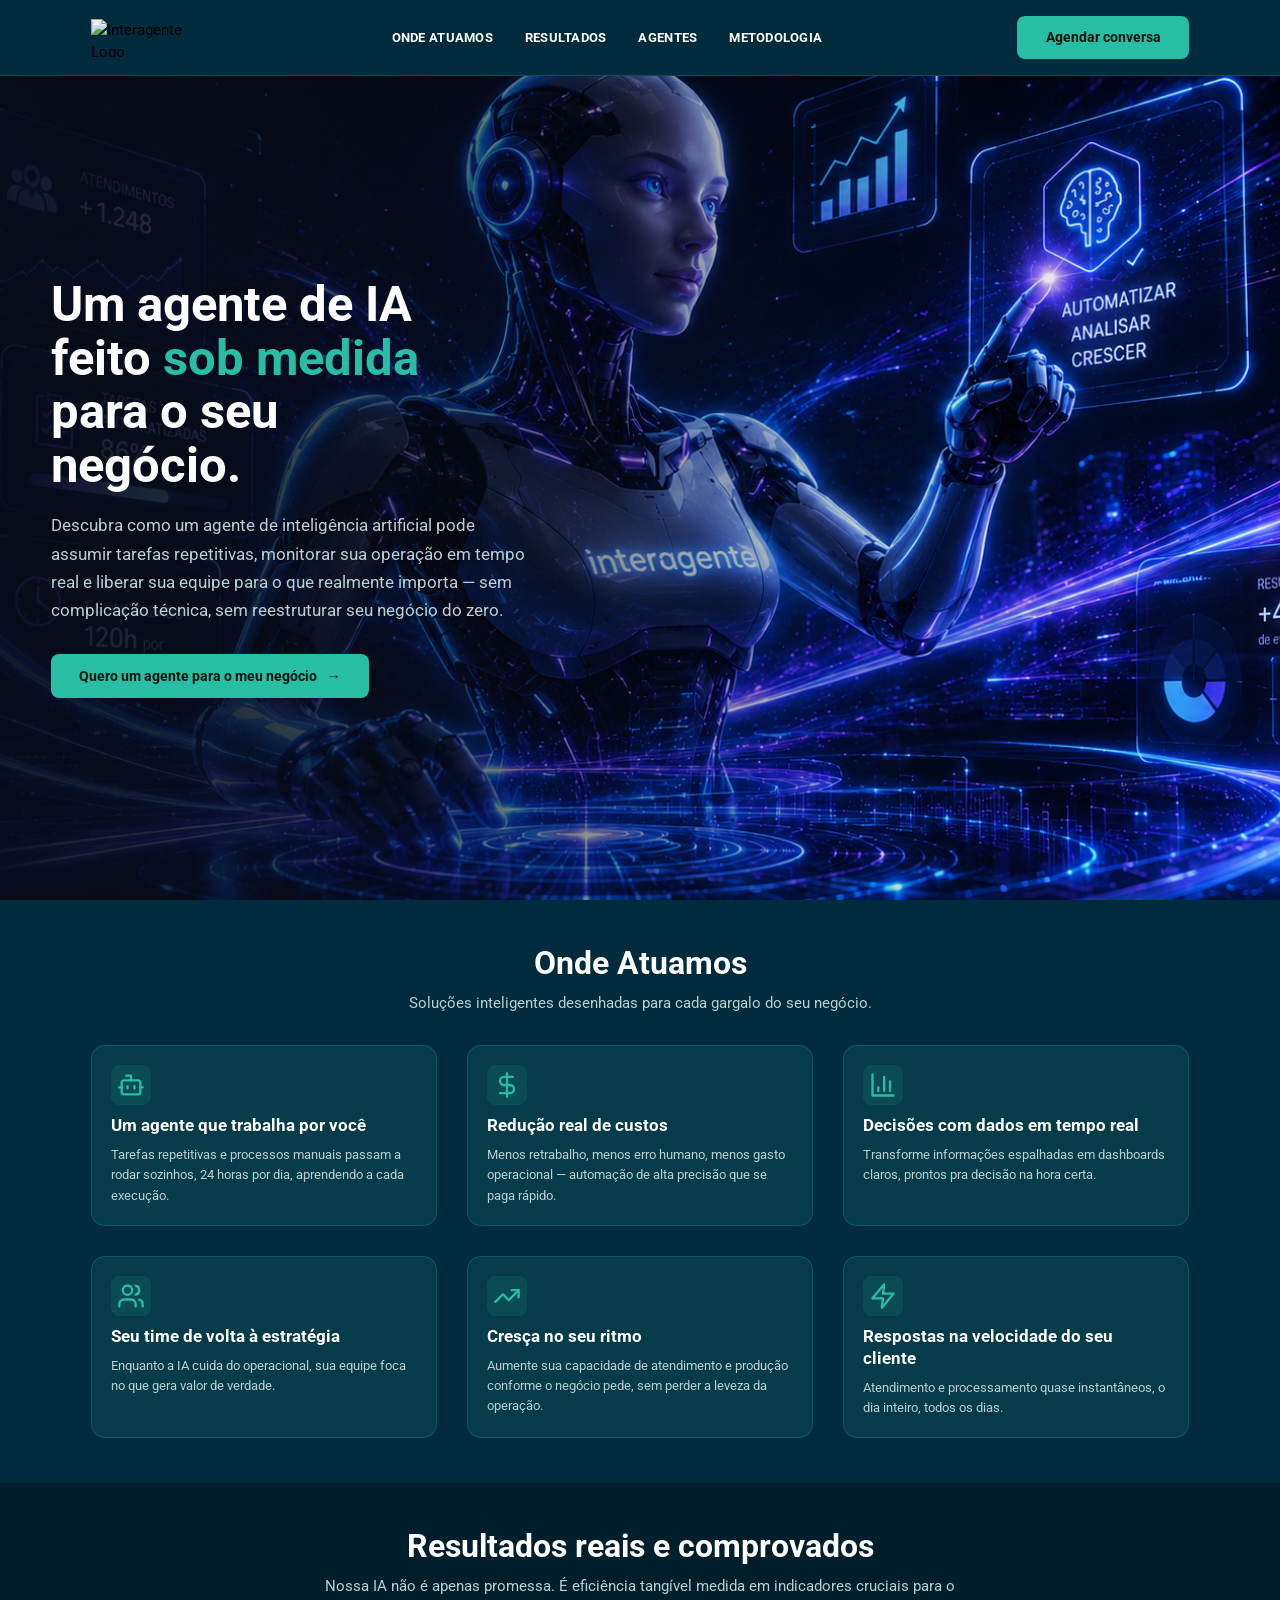
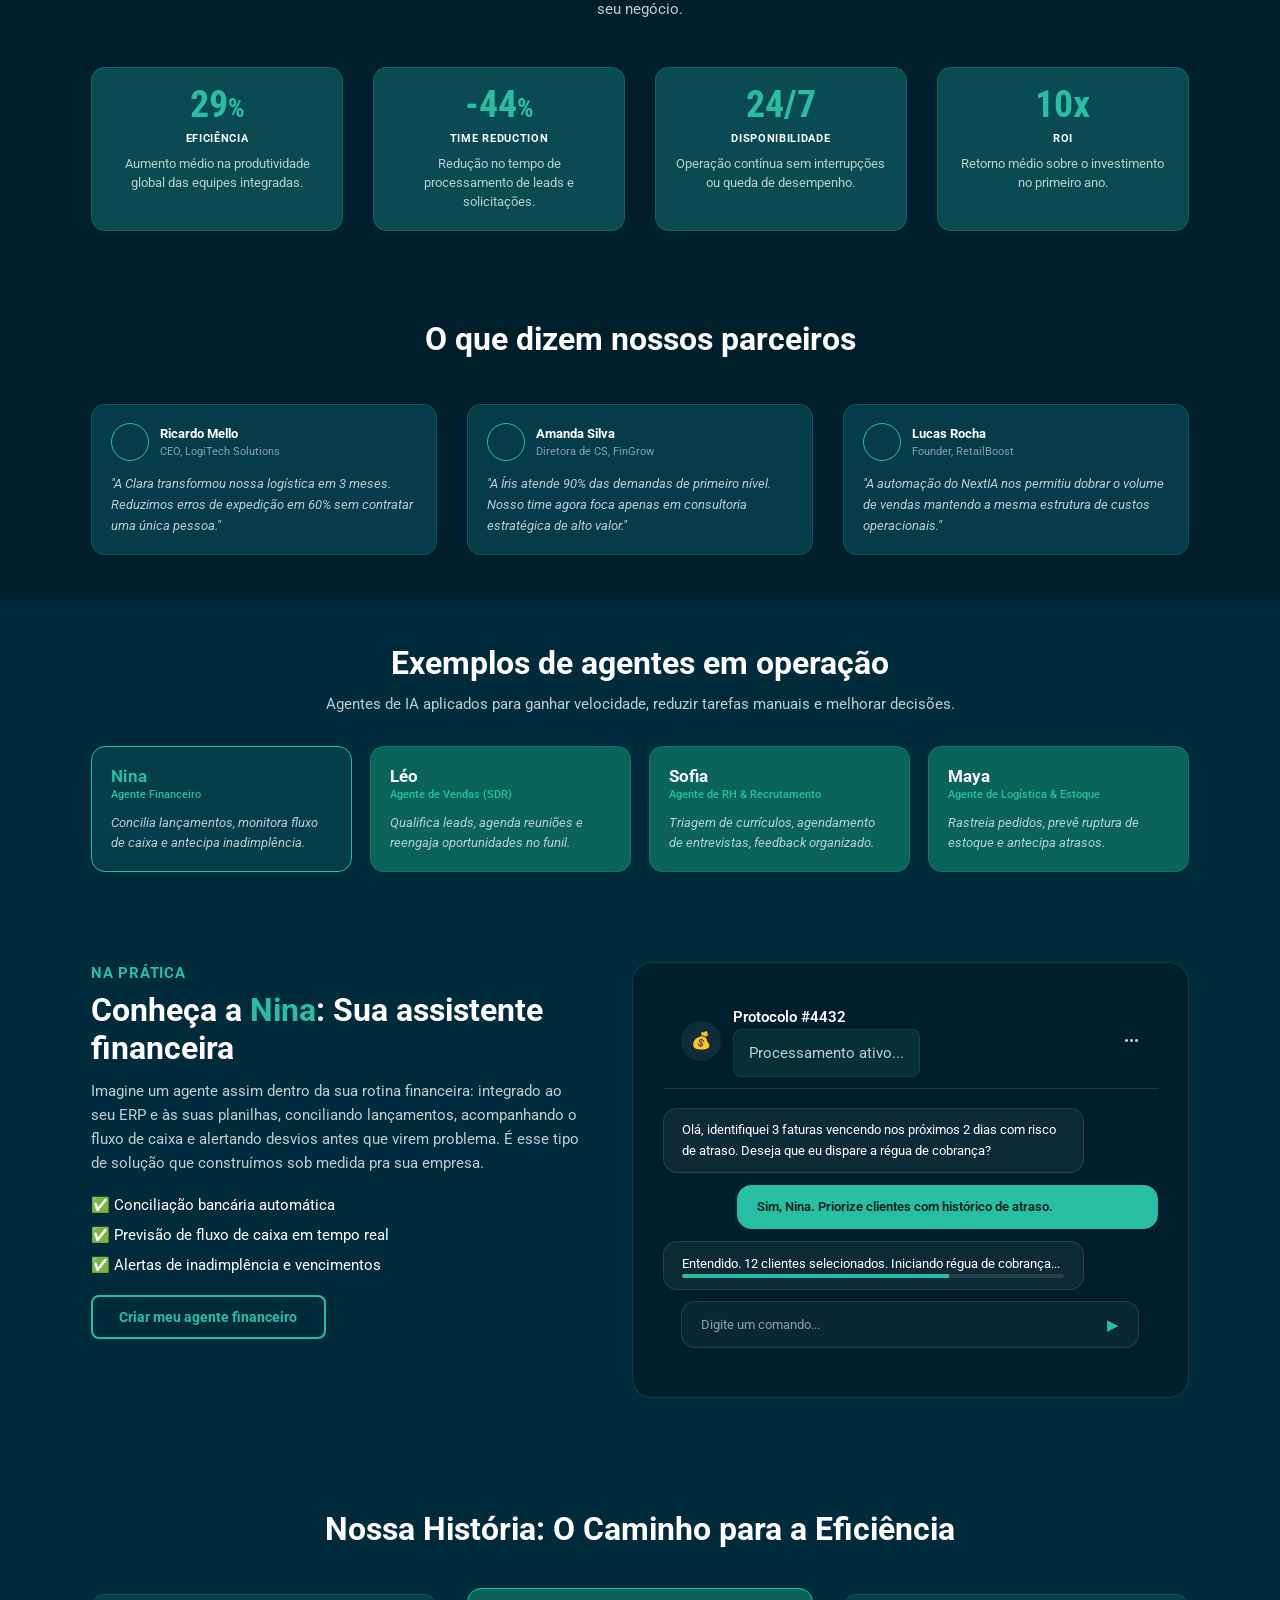
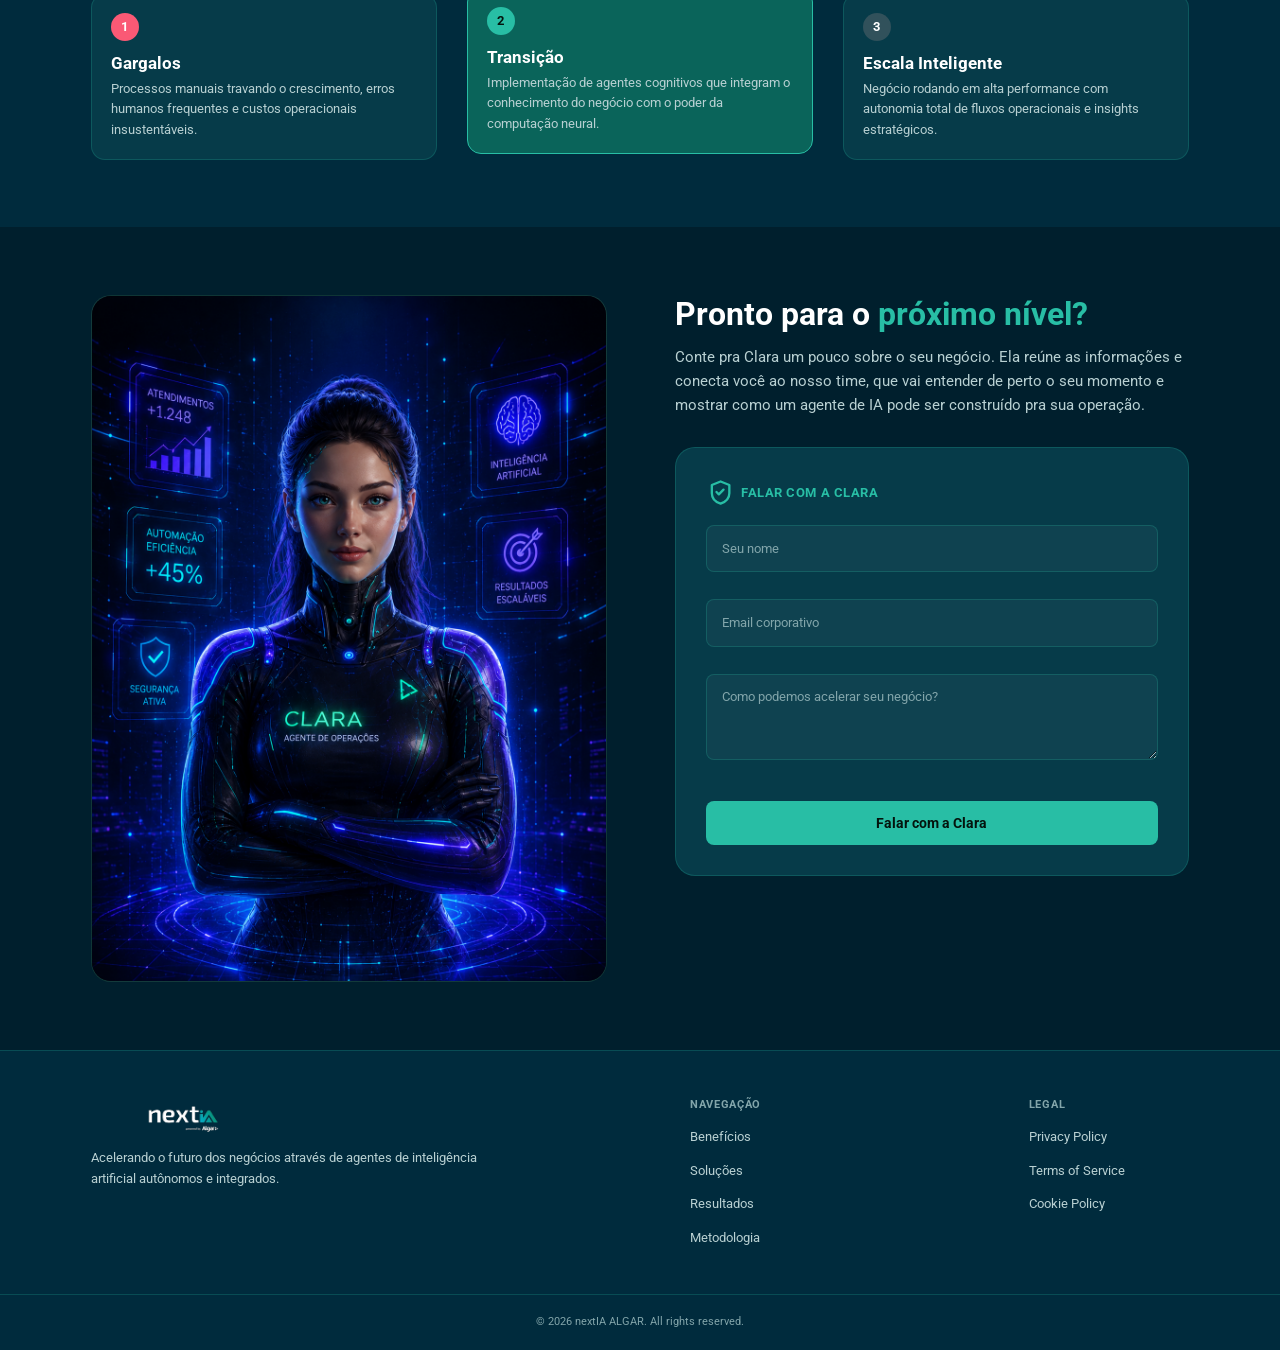
==== commit b5b8f827: "Change title and logo references in index.html" ====
--- a/index.html
+++ b/index.html
@@ -4,7 +4,7 @@
 <meta charset="UTF-8" />
 <meta name="viewport" content="width=device-width, initial-scale=1.0" />
 <meta name="description" content="NextIA – Agentes de IA que automatizam, reduzem custos e escalam seu negócio." />
-<title>NextIA – Agentes de IA para seu Negócio</title>
+<title>Interagente</title>
 <!-- Google Fonts -->
 <link rel="preconnect" href="https://fonts.googleapis.com" />
 <link rel="preconnect" href="https://fonts.gstatic.com" crossorigin />
@@ -23,8 +23,8 @@
 <!-- ═══════════════════════════════════════ NAVBAR ═══════════════════════════════════════ -->
 <header class="navbar" id="navbar">
 <div class="navbar__inner container">
-<a href="#" class="navbar__logo" aria-label="NextIA – Página inicial">
-<img src="assets/images/NextIa-logo.png" alt="NextIA Logo" width="147" height="53" />
+<a href="#" class="navbar__logo" aria-label="Interagente – Página inicial">
+<img src="assets/images/Interagente-logo.png" alt="Interagente Logo" width="147" height="53" />
 </a>
 <nav class="navbar__nav" aria-label="Menu principal">
 <ul class="navbar__links" role="list">
--- a/assets/css/variables.css
+++ b/assets/css/variables.css
@@ -1,46 +1,52 @@
 /* ─────────────────────────────────────────────
-   variables.css  –  Design Tokens (Custom Properties)
-   Ponto único de verdade para cores, tipografia,
-   espaçamentos e breakpoints.
-
-   Paleta extraída por amostragem de pixel do
-   arquivo .fig (telas dark). Os valores de bg/card/
-   accent têm alta confiança (lidos diretamente dos
-   pixels). Tons de cinza para texto secundário e
-   bordas são estimativas visuais — recomendo conferir
-   no Figma (inspector > Fill) antes de publicar.
+   variables.css – Design Tokens
+   Identidade visual: Algar + NextIA
 ───────────────────────────────────────────── */
 
 :root {
-  /* ── Paleta de cores (tema dark) ── */
-  --color-bg:             #0e141b;   /* fundo principal */
-  --color-bg-alt:         #090e16;   /* fundo alternado (seções escuras) */
-  --color-card:           #171c24;   /* superfície de card padrão */
-  --color-card-alt:       #1a212a;   /* superfície de card (stats) */
-  --color-card-iris:      #182d2f;   /* card escuro esverdeado (Íris / Clara) */
-  --color-border:         #232a35;   /* ~estimativa: borda sutil de card */
+  /* ── Paleta de cores – Algar ── */
 
-  --color-accent:         #5cffa7;   /* verde menta — accent principal (medido) */
-  --color-accent-dark:    #17302c;   /* verde escuro do gradiente do hero (medido) */
-  --color-accent-soft:    rgba(92, 255, 167, 0.12);
+  /* Fundos */
+  --color-bg:             #002B3D;   /* Azul institucional Algar */
+  --color-bg-alt:         #001F2D;   /* Azul ainda mais profundo */
+  
+  /* Superfícies / Cards */
+  --color-card:           #063B49;   /* Azul petróleo */
+  --color-card-alt:       #0A4A52;   /* Verde/azul para stats */
+  --color-card-iris:      #0A645A;   /* Verde Algar */
 
-  /* Estados / feedback (cards "Nossa História") */
-  --color-red:            #fa5975;
-  --color-orange:         #ff9653;
-  --color-yellow:         #f2c34f;
-  --color-green:          #5cffa7;
-  --color-gray-badge:     #3a414c;   /* ~estimativa: badge "Escala Inteligente" */
+  /* Bordas */
+  --color-border:         rgba(40, 190, 165, 0.22);
 
-  /* Neutros / texto */
-  --color-white:          #ffffff;
-  --color-text-muted:     #9aa3af;   /* ~estimativa: parágrafos em cinza */
-  --color-text-dim:       #6b7480;   /* ~estimativa: texto terciário/legendas */
+  /* ── Cores principais da marca ── */
+  --color-accent:         #28BEA5;   /* Turquesa Algar */
+  --color-accent-dark:    #0A645A;   /* Verde escuro Algar */
+  --color-accent-soft:    rgba(40, 190, 165, 0.12);
+
+  /* Estados / feedback */
+  --color-red:            #FA5975;
+  --color-orange:         #FF9653;
+  --color-yellow:         #F2C34F;
+  --color-green:          #28BEA5;
+  --color-gray-badge:     #31515B;
+
+  /* ── Neutros / texto ── */
+  --color-white:          #FFFFFF;
+
+  /* Texto principal com leve tom quente da paleta */
+  --color-text-muted:     #B8D0D2;
+  --color-text-dim:       #82A5AA;
+
+  /* Cor clara da identidade */
+  --color-light:          #FFEFE4;
+
 
   /* ── Tipografia ── */
   --font-condensed:       'Roboto Condensed', sans-serif;
   --font-base:            'Roboto', sans-serif;
 
-  /* Escala fluida: mínimo confortável → máximo generoso */
+
+  /* ── Escala tipográfica ── */
   --text-hero:      clamp(2rem, 4vw + 0.5rem, 3.25rem);
   --text-h2:        clamp(1.5rem, 2.2vw + 0.5rem, 2.1rem);
   --text-h3:        clamp(1.15rem, 1.6vw + 0.25rem, 1.5rem);
@@ -48,6 +54,7 @@
   --text-body:      1rem;
   --text-sm:        0.875rem;
   --text-xs:        0.75rem;
+
 
   /* ── Espaçamento ── */
   --space-xs:   0.5rem;
@@ -57,9 +64,11 @@
   --space-xl:   3rem;
   --space-2xl:  4.5rem;
 
+
   /* ── Layout ── */
   --container-max:   1200px;
   --container-px:    clamp(1.25rem, 4vw, 5rem);
+
 
   /* ── Bordas ── */
   --radius-sm:   8px;
@@ -67,19 +76,26 @@
   --radius-lg:   20px;
   --radius-pill: 999px;
 
+
   /* ── Sombras ── */
-  --shadow-card:  0 4px 24px rgba(0, 0, 0, 0.25);
-  --shadow-btn:   0 2px 16px rgba(92, 255, 167, 0.3);
+  --shadow-card:
+    0 4px 24px rgba(0, 0, 0, 0.25);
+
+  --shadow-btn:
+    0 4px 20px rgba(40, 190, 165, 0.30);
+
 
   /* ── Transições ── */
   --transition-fast:   150ms ease;
   --transition-base:   300ms ease;
   --transition-slow:   500ms ease;
 
+
   /* ── Navbar ── */
   --navbar-height: 76px;
 
-  /* ── Breakpoints (referência – usados via @media) ── */
+
+  /* ── Breakpoints ── */
   --bp-tablet:  768px;
   --bp-desktop: 1024px;
 }
--- a/assets/css/components.css
+++ b/assets/css/components.css
@@ -108,6 +108,13 @@
   font-size: 1.2rem;
   background-color: var(--color-accent-soft);
   border-radius: var(--radius-sm);
+}
+.card__icon svg,
+.form-card__icon svg,
+.chat-mock__avatar svg {
+  width: 28px;
+  height: 28px;
+  color: var(--color-accent); /* ajuste pro nome real da sua variável */
 }
 
 .card__title {
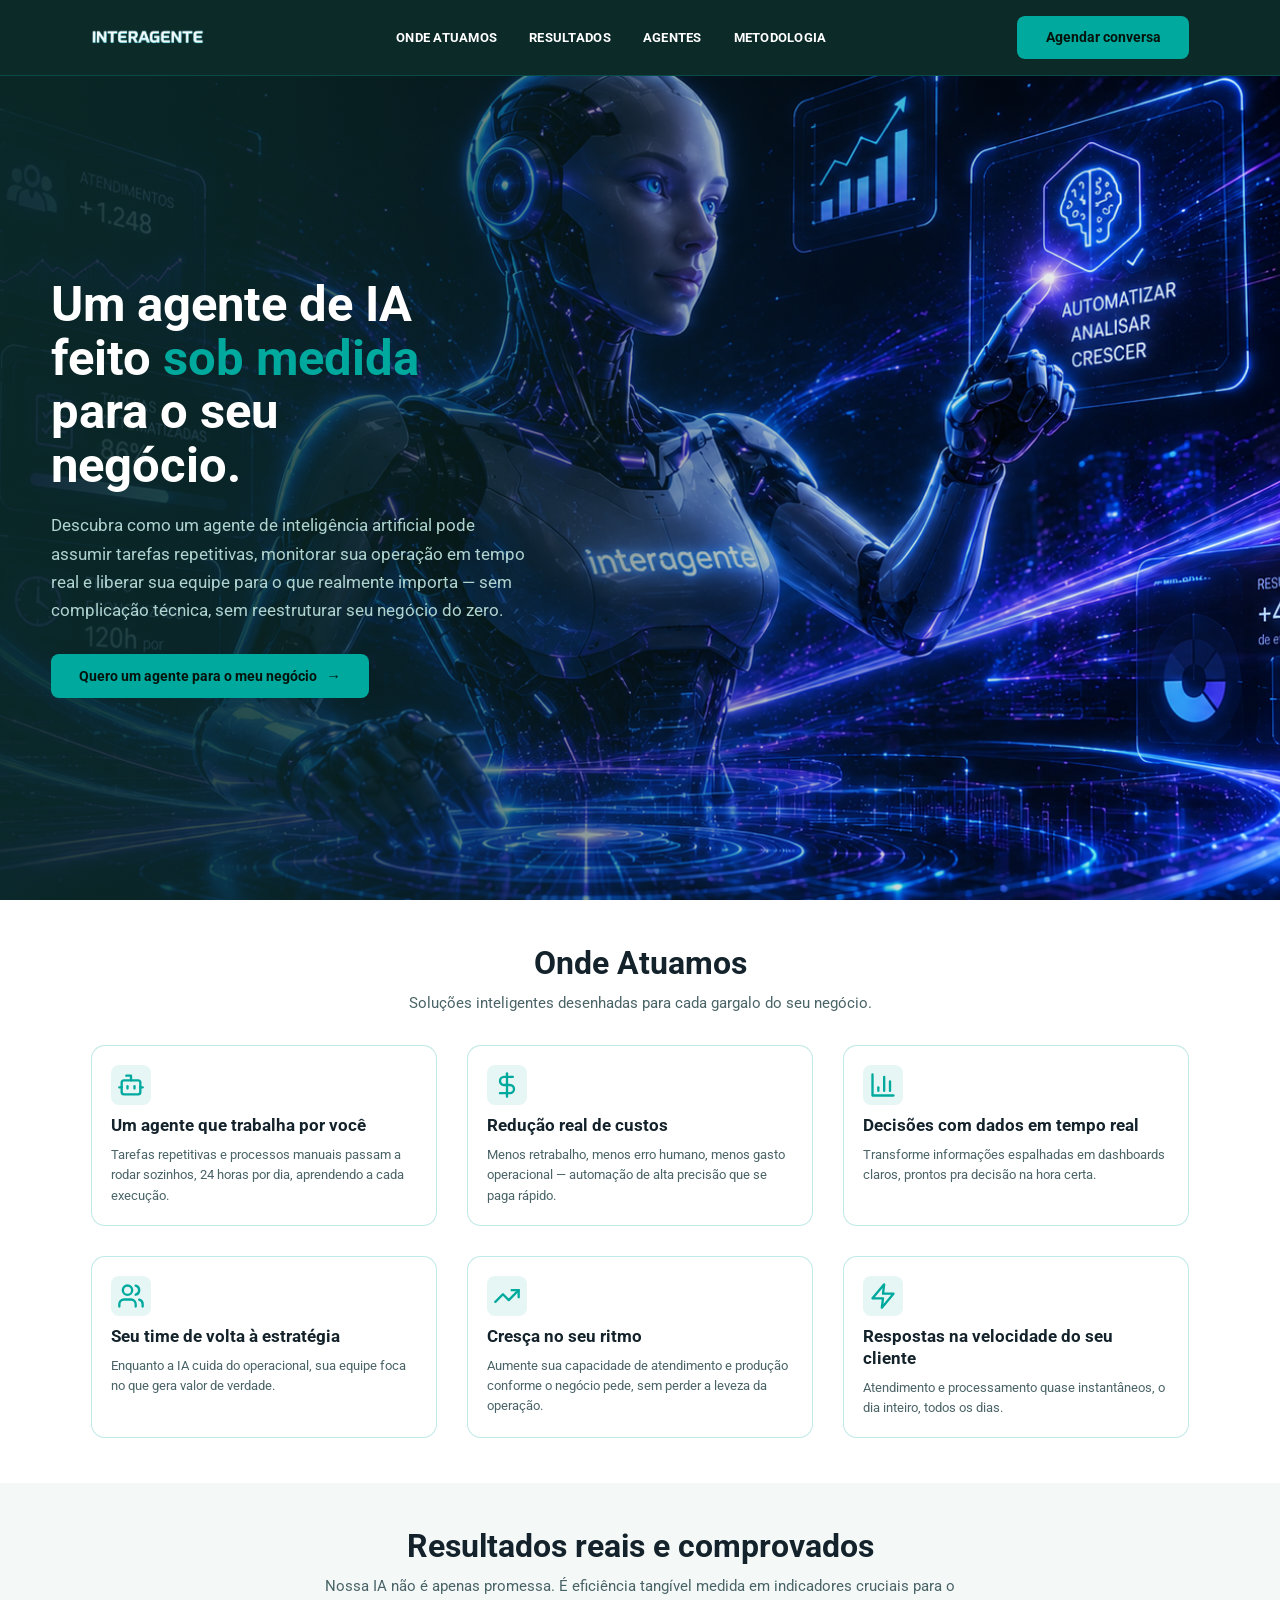
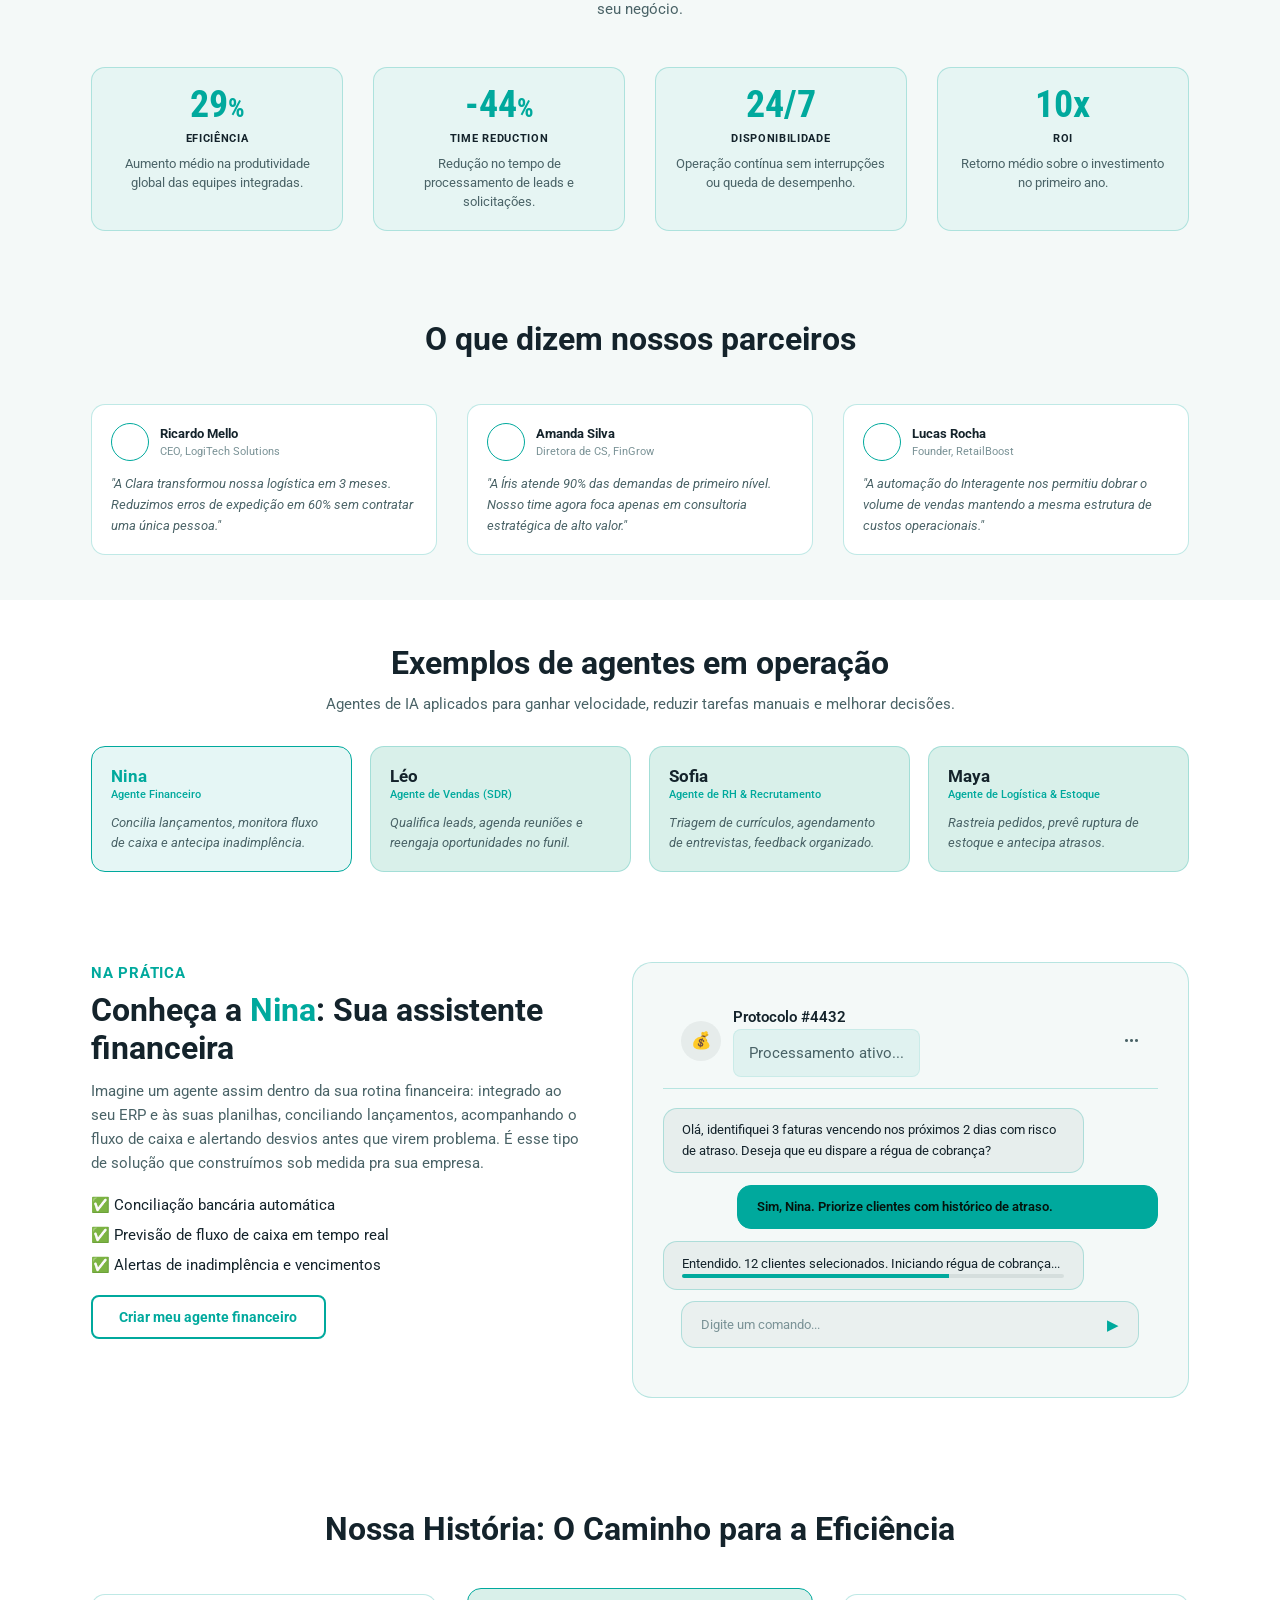
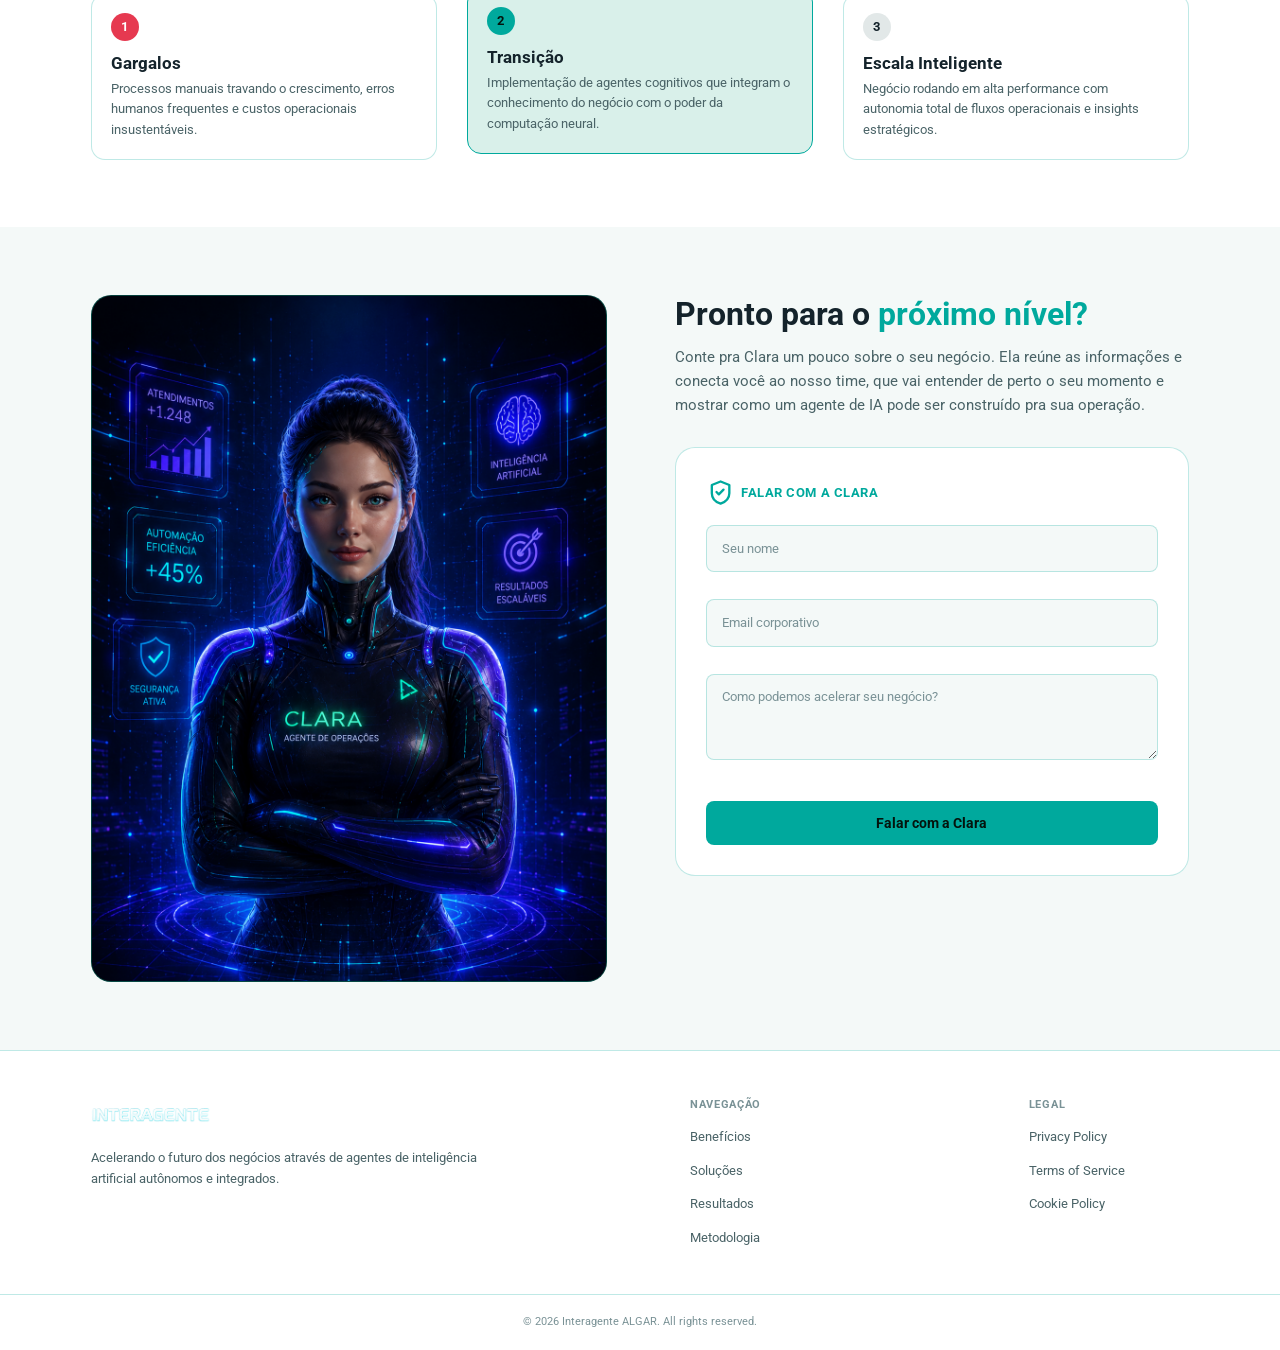
==== commit 2a82fd51: "Update references from NextIA to Interagente" ====
--- a/index.html
+++ b/index.html
@@ -3,12 +3,13 @@
 <head>
 <meta charset="UTF-8" />
 <meta name="viewport" content="width=device-width, initial-scale=1.0" />
-<meta name="description" content="NextIA – Agentes de IA que automatizam, reduzem custos e escalam seu negócio." />
+<meta name="description" content="Interagente – Agentes de IA que automatizam, reduzem custos e escalam seu negócio." />
 <title>Interagente</title>
 <!-- Google Fonts -->
 <link rel="preconnect" href="https://fonts.googleapis.com" />
 <link rel="preconnect" href="https://fonts.gstatic.com" crossorigin />
 <link href="https://fonts.googleapis.com/css2?family=Roboto+Condensed:wght@700&family=Roboto:ital,wght@0,400;0,500;0,700;1,400&display=swap" rel="stylesheet" />
+<link rel="icon" type="image/png" href="assets/images/Interagente-logo.png">
 <!-- Stylesheets -->
 <link rel="stylesheet" href="assets/css/reset.css" />
 <link rel="stylesheet" href="assets/css/variables.css" />
@@ -177,7 +178,7 @@
 <span>Founder, RetailBoost</span>
 </div>
 </header>
-<p>"A automação do NextIA nos permitiu dobrar o volume de vendas mantendo a mesma estrutura de custos operacionais."</p>
+<p>"A automação do Interagente nos permitiu dobrar o volume de vendas mantendo a mesma estrutura de custos operacionais."</p>
 </blockquote>
 </div>
 </div>
@@ -301,7 +302,7 @@
 <div class="cta-final__visual" aria-hidden="true">
           <img
         src="/assets/images/agente.png"
-        alt="Clara, Gerente de Operações da Next IA"
+        alt="Clara, Gerente de Operações da Interagente"
         class="cta-final__image"
           >
 </div>
@@ -344,8 +345,8 @@
 <footer class="footer" role="contentinfo">
 <div class="footer__inner container">
 <div class="footer__brand">
-<a href="#" aria-label="NextIA – topo da página">
-<img src="assets/images/NextIa-logo.png" alt="NextIA Logo" width="120" height="44" loading="lazy" />
+<a href="#" aria-label="Interagente – topo da página">
+<img src="assets/images/Interagente-logo.png" alt="Interagente Logo" width="120" height="44" loading="lazy" />
 </a>
 <p class="footer__tagline">
          Acelerando o futuro dos negócios através de agentes de inteligência
@@ -370,7 +371,7 @@
 </ul>
 </nav>
 </div>
-<p class="footer__copyright">© 2026 nextIA ALGAR. All rights reserved.</p>
+<p class="footer__copyright">© 2026 Interagente ALGAR. All rights reserved.</p>
 </footer>
 <!-- Scripts -->
 <script type="module" src="assets/js/agents.js"      defer></script>         
--- a/assets/css/variables.css
+++ b/assets/css/variables.css
@@ -1,50 +1,50 @@
 /* ─────────────────────────────────────────────
    variables.css – Design Tokens
-   Identidade visual: Algar + NextIA
+   Identidade visual: Algar + NextIA (tema claro)
 ───────────────────────────────────────────── */
+:root {
+  /* ── Paleta de cores – Algar (tema claro) ── */
 
-:root {
-  /* ── Paleta de cores – Algar ── */
+  /* Fundos gerais das seções */
+  --color-bg:             #FFFFFF;   /* Fundo padrão das seções */
+  --color-bg-alt:         #F4F9F8;   /* Fundo alternado (zebra entre seções), leve tom petróleo */
 
-  /* Fundos */
-  --color-bg:             #002B3D;   /* Azul institucional Algar */
-  --color-bg-alt:         #001F2D;   /* Azul ainda mais profundo */
-  
+  /* Header / Nav — único trecho escuro, como na Algar */
+  --color-header-bg:      #0B2A28;   /* NOVO — petróleo institucional, só no topo */
+  --color-header-text:    #FFFFFF;   /* NOVO — texto do menu sobre o header escuro */
+
   /* Superfícies / Cards */
-  --color-card:           #063B49;   /* Azul petróleo */
-  --color-card-alt:       #0A4A52;   /* Verde/azul para stats */
-  --color-card-iris:      #0A645A;   /* Verde Algar */
+  --color-card:           #FFFFFF;   /* Card padrão, branco com sombra */
+  --color-card-alt:       #E6F5F3;   /* Card com leve tom turquesa, para stats/destaques */
+  --color-card-iris:      #D9F0EA;   /* Card com tom esverdeado mais forte, para blocos de agente */
 
   /* Bordas */
-  --color-border:         rgba(40, 190, 165, 0.22);
+  --color-border:         rgba(0, 169, 157, 0.25);
 
   /* ── Cores principais da marca ── */
-  --color-accent:         #28BEA5;   /* Turquesa Algar */
-  --color-accent-dark:    #0A645A;   /* Verde escuro Algar */
-  --color-accent-soft:    rgba(40, 190, 165, 0.12);
+  --color-accent:         #00A99D;   /* Turquesa Algar — cor de ação (botões, links, ícones) */
+  --color-accent-dark:    #007A6E;   /* Verde escuro Algar — hover/estados */
+  --color-accent-soft:    rgba(0, 169, 157, 0.10);
+   --color-text-inverse-muted: #AFD4D0;  /* NOVO — texto secundário sobre fundo escuro (hero, navbar mobile) */
 
   /* Estados / feedback */
-  --color-red:            #FA5975;
+  --color-red:            #E63950;
   --color-orange:         #FF9653;
-  --color-yellow:         #F2C34F;
-  --color-green:          #28BEA5;
-  --color-gray-badge:     #31515B;
+  --color-yellow:         #F5B400;   /* Amarelo do CTA, como na Algar */
+  --color-green:          #00A99D;
+  --color-gray-badge:     #E2E8E8;
 
   /* ── Neutros / texto ── */
   --color-white:          #FFFFFF;
-
-  /* Texto principal com leve tom quente da paleta */
-  --color-text-muted:     #B8D0D2;
-  --color-text-dim:       #82A5AA;
-
-  /* Cor clara da identidade */
-  --color-light:          #FFEFE4;
-
+  --color-text:            #14232B;  /* NOVO — texto principal sobre fundo claro */
+  --color-text-inverse:    #FFFFFF;  /* NOVO — texto sobre fundo escuro (header, cards escuros pontuais) */
+  --color-text-muted:      #4A6367;
+  --color-text-dim:        #7A9296;
+  --color-light:           #FFEFE4;
 
   /* ── Tipografia ── */
   --font-condensed:       'Roboto Condensed', sans-serif;
   --font-base:            'Roboto', sans-serif;
-
 
   /* ── Escala tipográfica ── */
   --text-hero:      clamp(2rem, 4vw + 0.5rem, 3.25rem);
@@ -55,7 +55,6 @@
   --text-sm:        0.875rem;
   --text-xs:        0.75rem;
 
-
   /* ── Espaçamento ── */
   --space-xs:   0.5rem;
   --space-sm:   0.75rem;
@@ -64,11 +63,9 @@
   --space-xl:   3rem;
   --space-2xl:  4.5rem;
 
-
   /* ── Layout ── */
   --container-max:   1200px;
   --container-px:    clamp(1.25rem, 4vw, 5rem);
-
 
   /* ── Bordas ── */
   --radius-sm:   8px;
@@ -76,24 +73,19 @@
   --radius-lg:   20px;
   --radius-pill: 999px;
 
-
   /* ── Sombras ── */
   --shadow-card:
-    0 4px 24px rgba(0, 0, 0, 0.25);
-
+    0 4px 20px rgba(11, 42, 40, 0.08);   /* mais suave, pensada pra fundo claro */
   --shadow-btn:
-    0 4px 20px rgba(40, 190, 165, 0.30);
-
+    0 4px 16px rgba(0, 169, 157, 0.35);
 
   /* ── Transições ── */
   --transition-fast:   150ms ease;
   --transition-base:   300ms ease;
   --transition-slow:   500ms ease;
 
-
   /* ── Navbar ── */
   --navbar-height: 76px;
-
 
   /* ── Breakpoints ── */
   --bp-tablet:  768px;
--- a/assets/css/base.css
+++ b/assets/css/base.css
@@ -1,39 +1,34 @@
 /* ─────────────────────────────────────────────
    base.css  –  Estilos globais / tipografia base
+   (sem alterações — funciona via aliases no variables.css)
 ───────────────────────────────────────────── */
 html {
   font-size: clamp(15px, 1.1vw, 18px);
 }
-
 body {
   font-family: var(--font-base);
   font-size: var(--text-body);
   color: var(--color-dark);
   background-color: var(--color-bg);
 }
-
 h1, h2, h3, h4, h5, h6 {
   line-height: 1.2;
 }
-
 p {
   line-height: 1.6;
 }
-
 /* Utilitários de texto */
 .text--dark    { color: var(--color-primary-dark); }
 .text--primary { color: var(--color-primary); }
 .text--accent  { color: var(--color-accent); }
 .text--white   { color: var(--color-white); }
 .text--gray    { color: var(--color-gray); }
-
 /* Acessibilidade – foco visível */
 :focus-visible {
   outline: 3px solid var(--color-primary);
   outline-offset: 3px;
   border-radius: var(--radius-sm);
 }
-
 /* Skip link */
 .skip-link {
   position: absolute;
@@ -45,7 +40,6 @@
   padding: 0.5rem 1rem;
   border-radius: var(--radius-sm);
 }
-
 .skip-link:focus {
   top: 1rem;
 }
--- a/assets/css/components.css
+++ b/assets/css/components.css
@@ -1,5 +1,5 @@
 /* ─────────────────────────────────────────────
-   components.css  –  Componentes reutilizáveis
+   components.css  –  Componentes reutilizáveis (tema claro Algar)
    Mobile-first: estilos base aqui valem para mobile;
    ajustes de tablet/desktop ficam em responsive.css.
 ───────────────────────────────────────────── */
@@ -28,7 +28,7 @@
 
 .btn--primary {
   background-color: var(--color-accent);
-  color: #04140d;
+  color: #04140d; /* texto escuro sobre turquesa — contraste ok em tema claro também */
 }
 
 .btn--primary:hover,
@@ -114,11 +114,11 @@
 .chat-mock__avatar svg {
   width: 28px;
   height: 28px;
-  color: var(--color-accent); /* ajuste pro nome real da sua variável */
+  color: var(--color-accent);
 }
 
 .card__title {
-  color: var(--color-white);
+  color: var(--color-text); /* AJUSTADO — era --color-white; card agora é claro */
   font-size: var(--text-body-lg);
   font-weight: 700;
   font-family: var(--font-base);
@@ -164,7 +164,7 @@
 .stat__symbol { font-size: 0.7em; }
 
 .stat__label-bold {
-  color: var(--color-white);
+  color: var(--color-text); /* AJUSTADO — era --color-white */
   font-size: var(--text-xs);
   font-weight: 700;
   letter-spacing: 0.06em;
@@ -217,7 +217,7 @@
 
 .testimonial__header strong {
   display: block;
-  color: var(--color-white);
+  color: var(--color-text); /* AJUSTADO — era --color-white */
   font-size: var(--text-sm);
   font-weight: 700;
 }
@@ -276,7 +276,7 @@
 }
 
 .agent-card__name {
-  color: var(--color-white);
+  color: var(--color-text); /* AJUSTADO — era --color-white */
   font-size: var(--text-body-lg);
   font-weight: 700;
   font-family: var(--font-base);
@@ -311,7 +311,7 @@
   display: flex;
   align-items: center;
   gap: 0.7rem;
-  color: var(--color-white);
+  color: var(--color-text); /* AJUSTADO — era --color-white */
   font-size: var(--text-sm);
 }
 
@@ -361,7 +361,7 @@
 }
 
 .chat-mock__header-text { flex: 1; display: flex; flex-direction: column; }
-.chat-mock__header-text strong { color: var(--color-white); font-size: var(--text-sm); }
+.chat-mock__header-text strong { color: var(--color-text); font-size: var(--text-sm); } /* AJUSTADO — era --color-white */
 .chat-mock__header-text span { color: var(--color-text-dim); font-size: var(--text-xs); }
 .chat-mock__menu { color: var(--color-text-dim); }
 
@@ -381,7 +381,7 @@
 }
 
 .chat-mock__bubble--bot {
-  background-color: rgba(255, 255, 255, 0.05);
+  background-color: rgba(11, 42, 40, 0.05); /* AJUSTADO — era rgba(255,255,255,.05), camada clara virou camada escura sutil */
   color: var(--color-text-muted);
   border-bottom-left-radius: 4px;
 }
@@ -395,7 +395,7 @@
 }
 
 .chat-mock__status {
-  background-color: rgba(92, 255, 167, 0.08);
+  background-color: rgba(0, 169, 157, 0.08); /* AJUSTADO — era rgba(92,255,167,.08), cor solta fora do design system; agora usa o turquesa oficial */
   border: 1px solid var(--color-accent-soft);
   border-radius: var(--radius-sm);
   padding: 0.75rem 1rem;
@@ -410,7 +410,7 @@
 .chat-mock__progress {
   width: 100%;
   height: 4px;
-  background-color: rgba(255, 255, 255, 0.1);
+  background-color: rgba(11, 42, 40, 0.08); /* AJUSTADO — trilho escuro sutil sobre card claro */
   border-radius: var(--radius-pill);
   overflow: hidden;
 }
@@ -429,7 +429,7 @@
   gap: var(--space-sm);
   margin: 0 var(--space-md) var(--space-md);
   padding: 0.7rem 1rem;
-  background-color: rgba(255, 255, 255, 0.04);
+  background-color: rgba(11, 42, 40, 0.04); /* AJUSTADO — era rgba(255,255,255,.04) */
   border: 1px solid var(--color-border);
   border-radius: var(--radius-sm);
 }
@@ -475,16 +475,16 @@
   border-radius: 50%;
   font-size: var(--text-sm);
   font-weight: 700;
-  color: var(--color-white);
+  color: var(--color-white); /* mantido — o badge sempre tem fundo colorido (red/green/gray), não o fundo do card */
   margin-bottom: var(--space-sm);
 }
 
 .history-card__badge--red   { background-color: var(--color-red); }
 .history-card__badge--green { background-color: var(--color-green); color: #04140d; }
-.history-card__badge--gray  { background-color: var(--color-gray-badge); }
+.history-card__badge--gray  { background-color: var(--color-gray-badge); color: var(--color-text); } /* AJUSTADO — gray-badge agora é claro (#E2E8E8), texto branco sumiria */
 
 .history-card__title {
-  color: var(--color-white);
+  color: var(--color-text); /* AJUSTADO — era --color-white */
   font-size: var(--text-body-lg);
   font-weight: 700;
   font-family: var(--font-base);
@@ -527,11 +527,11 @@
 .form-group input,
 .form-group textarea {
   width: 100%;
-  background-color: rgba(255, 255, 255, 0.04);
+  background-color: var(--color-bg-alt); /* AJUSTADO — era rgba(255,255,255,.04), agora usa fundo levemente petróleo do design token */
   border: 1px solid var(--color-border);
   border-radius: var(--radius-sm);
   padding: 0.85rem 1rem;
-  color: var(--color-white);
+  color: var(--color-text); /* AJUSTADO — era --color-white */
   font-family: var(--font-base);
   font-size: var(--text-sm);
   resize: vertical;
--- a/assets/css/sections.css
+++ b/assets/css/sections.css
@@ -5,7 +5,7 @@
   top: 0; left: 0; right: 0;
   z-index: 100;
   height: var(--navbar-height);
-  background-color: var(--color-bg);
+  background-color: var(--color-header-bg); /* AJUSTADO — era --color-bg; navbar continua escura (petróleo) mesmo no tema claro */
   border-bottom: 1px solid var(--color-border);
   transition: box-shadow var(--transition-base);
 }
@@ -22,6 +22,8 @@
 
 .navbar__logo { flex-shrink: 0; }
 .navbar__logo img { height: 38px; width: auto; object-fit: contain; }
+/* Nota: se a logo for um PNG/SVG branco, ela deve voltar a aparecer normalmente
+   agora que o header ficou escuro de novo. Não precisa trocar o arquivo de logo aqui. */
 
 .navbar__nav { display: none; }
 
@@ -33,7 +35,7 @@
 }
 
 .navbar__link {
-  color: var(--color-white);
+  color: var(--color-header-text); /* AJUSTADO — era --color-white; agora explícito que é texto sobre header escuro */
   font-size: var(--text-sm);
   font-weight: 700;
   letter-spacing: 0.02em;
@@ -58,7 +60,7 @@
 .navbar__hamburger span {
   display: block;
   width: 24px; height: 2px;
-  background-color: var(--color-white);
+  background-color: var(--color-header-text); /* AJUSTADO — era --color-white */
   border-radius: 2px;
   transition: transform var(--transition-base), opacity var(--transition-base);
 }
@@ -68,7 +70,7 @@
   position: absolute;
   top: var(--navbar-height);
   left: 0; right: 0;
-  background-color: var(--color-bg);
+  background-color: var(--color-header-bg); /* AJUSTADO — era --color-bg; menu mobile mantém o mesmo escuro do header */
   border-bottom: 1px solid var(--color-border);
   padding: var(--space-md) var(--container-px);
 }
@@ -82,6 +84,9 @@
 
 
 /* ══════════════ HERO ══════════════ */
+/* O hero continua com imagem + overlay escuro — isso é comum mesmo em sites
+   de tema claro (a própria Algar usa fotos com overlay escuro no banner).
+   Só ajustei o tom do overlay pra ficar consistente com o petróleo da marca. */
 
 .hero {
   position: relative;
@@ -109,12 +114,12 @@
 
   background: linear-gradient(
     90deg,
-    rgba(8, 12, 24, 0.92) 0%,
-    rgba(8, 12, 24, 0.82) 20%,
-    rgba(8, 12, 24, 0.55) 40%,
-    rgba(8, 12, 24, 0.20) 65%,
-    rgba(8, 12, 24, 0.00) 100%
-  );
+    rgba(11, 42, 40, 0.92) 0%,
+    rgba(11, 42, 40, 0.82) 20%,
+    rgba(11, 42, 40, 0.55) 40%,
+    rgba(11, 42, 40, 0.20) 65%,
+    rgba(11, 42, 40, 0.00) 100%
+  ); /* AJUSTADO — overlay tingido de petróleo (11,42,40) em vez de azul-marinho neutro (8,12,24) */
 }
 
 .hero__content {
@@ -127,7 +132,7 @@
 .hero__title {
   font-size: var(--text-hero);
   font-weight: 700;
-  color: var(--color-white);
+  color: var(--color-text-inverse); /* AJUSTADO — era --color-white; mesmo valor, mas semanticamente correto (texto sobre fundo escuro) */
   line-height: 1.1;
   margin-bottom: var(--space-md);
   opacity: 0;
@@ -136,7 +141,7 @@
 }
 
 .hero__subtitle {
-  color: var(--color-text-muted);
+  color: var(--color-text-inverse-muted); /* AJUSTADO — era --color-text-muted, que agora é escuro; aqui precisa do token NOVO claro */
   font-size: var(--text-body-lg);
   font-weight: 400;
   font-family: var(--font-base);
@@ -165,7 +170,7 @@
 
 .section__title-main {
   text-align: center;
-  color: var(--color-white);
+  color: var(--color-text); /* AJUSTADO — era --color-white; seção agora é clara */
   font-size: var(--text-h2);
   font-weight: 700;
   margin-bottom: 0.6rem;
@@ -206,7 +211,7 @@
 
 
 .agents-showcase__title {
-  color: var(--color-white);
+  color: var(--color-text); /* AJUSTADO — era --color-white */
   font-size: var(--text-h2);
   font-weight: 700;
   text-align: center;         
@@ -245,7 +250,7 @@
 }
 
 .agent-detail__checklist li {
-  color: var(--color-white);
+  color: var(--color-text); /* AJUSTADO — era --color-white */
 }
 
 .agent-detail__tag {
@@ -257,7 +262,7 @@
 }
 
 .agent-detail__title {
-  color: var(--color-white);
+  color: var(--color-text); /* AJUSTADO — era --color-white */
   font-size: var(--text-h2);
   font-weight: 700;
   margin: var(--space-xs) 0 var(--space-sm);
@@ -300,8 +305,12 @@
   }
 }
 
+/* ⚠️ ATENÇÃO: .chat-mock__* abaixo também está definido em components.css
+   com regras diferentes. Ajustei os dois pro tema claro, mas recomendo
+   unificar num só arquivo depois pra evitar conflito de especificidade. */
+
 .chat-mock__protocol {
-  color: var(--color-white);
+  color: var(--color-text); /* AJUSTADO — era --color-white; card do chat agora é claro */
   font-weight: 600;
 }
 
@@ -328,7 +337,7 @@
   width: 40px;
   height: 40px;
   border-radius: 50%;
-  background-color: rgba(255, 255, 255, 0.06);
+  background-color: rgba(11, 42, 40, 0.06); /* AJUSTADO — era rgba(255,255,255,.06) */
   display: flex;
   align-items: center;
   justify-content: center;
@@ -345,7 +354,7 @@
   display: flex;
   align-items: center;
   justify-content: space-between;
-  background-color: rgba(255, 255, 255, 0.04);
+  background-color: rgba(11, 42, 40, 0.04); /* AJUSTADO — era rgba(255,255,255,.04) */
   border: 1px solid var(--color-border);
   border-radius: var(--radius-md);
   padding: var(--space-sm) var(--space-md);
@@ -361,12 +370,12 @@
 }
 
 .chat-mock__bubble {
-  background-color: rgba(255, 255, 255, 0.05);
+  background-color: rgba(11, 42, 40, 0.05); /* AJUSTADO — era rgba(255,255,255,.05) */
   border: 1px solid var(--color-border);
   border-radius: var(--radius-md);
   padding: var(--space-sm) var(--space-md);
   margin-bottom: var(--space-sm);
-  color: var(--color-white);
+  color: var(--color-text); /* AJUSTADO — era --color-white */
 }
 
 .chat-mock__bubble--agent {
@@ -375,7 +384,7 @@
 
 .chat-mock__bubble--user {
   background-color: var(--color-accent);
-  color: #06231a;
+  color: #04140d; /* AJUSTADO — era #06231a; padronizei com o mesmo tom escuro usado em botões/badges no resto do sistema */
   border-color: var(--color-accent);
   margin-left: auto;
   max-width: 85%;
@@ -391,7 +400,7 @@
 
 .historia__title {
   text-align: center;
-  color: var(--color-white);
+  color: var(--color-text); /* AJUSTADO — era --color-white */
   font-size: var(--text-h2);
   font-weight: 700;
 }
@@ -424,9 +433,9 @@
 
   background: linear-gradient(
     180deg,
-    rgba(14, 20, 29, 1) 0%,
-    rgba(9, 14, 22, 1) 100%
-  );
+    rgba(11, 42, 40, 1) 0%,
+    rgba(7, 29, 28, 1) 100%
+  ); /* AJUSTADO — tingido de petróleo em vez de azul-marinho neutro; esse painel continua escuro de propósito (é a moldura de uma foto/vídeo) */
 }
 
 .cta-final__image {
@@ -438,7 +447,7 @@
 }
 
 .cta-final__title {
-  color: var(--color-white);
+  color: var(--color-text); /* AJUSTADO — era --color-white; título fica fora do painel escuro, sobre o fundo claro da seção */
   font-size: var(--text-h2);
   font-weight: 700;
   line-height: 1.25;
@@ -457,7 +466,7 @@
 
 .footer {
   background-color: var(--color-bg);
-  color: var(--color-white);
+  color: var(--color-text); /* AJUSTADO — era --color-white; footer agora é claro, igual ao resto da página */
   padding-top: var(--space-xl);
   border-top: 1px solid var(--color-border);
 }
@@ -477,6 +486,10 @@
 }
 
 .footer__brand img { height: 40px; width: auto; object-fit: contain; }
+/* ⚠️ Se essa logo for a versão branca (mesma do navbar), ela vai sumir aqui,
+   porque o footer agora tem fundo claro. Você provavelmente precisa de uma
+   segunda versão da logo (colorida ou petróleo) pra usar no footer. Não
+   tenho como confirmar isso sem ver o arquivo de imagem. */
 
 .footer__tagline {
   color: var(--color-text-muted);
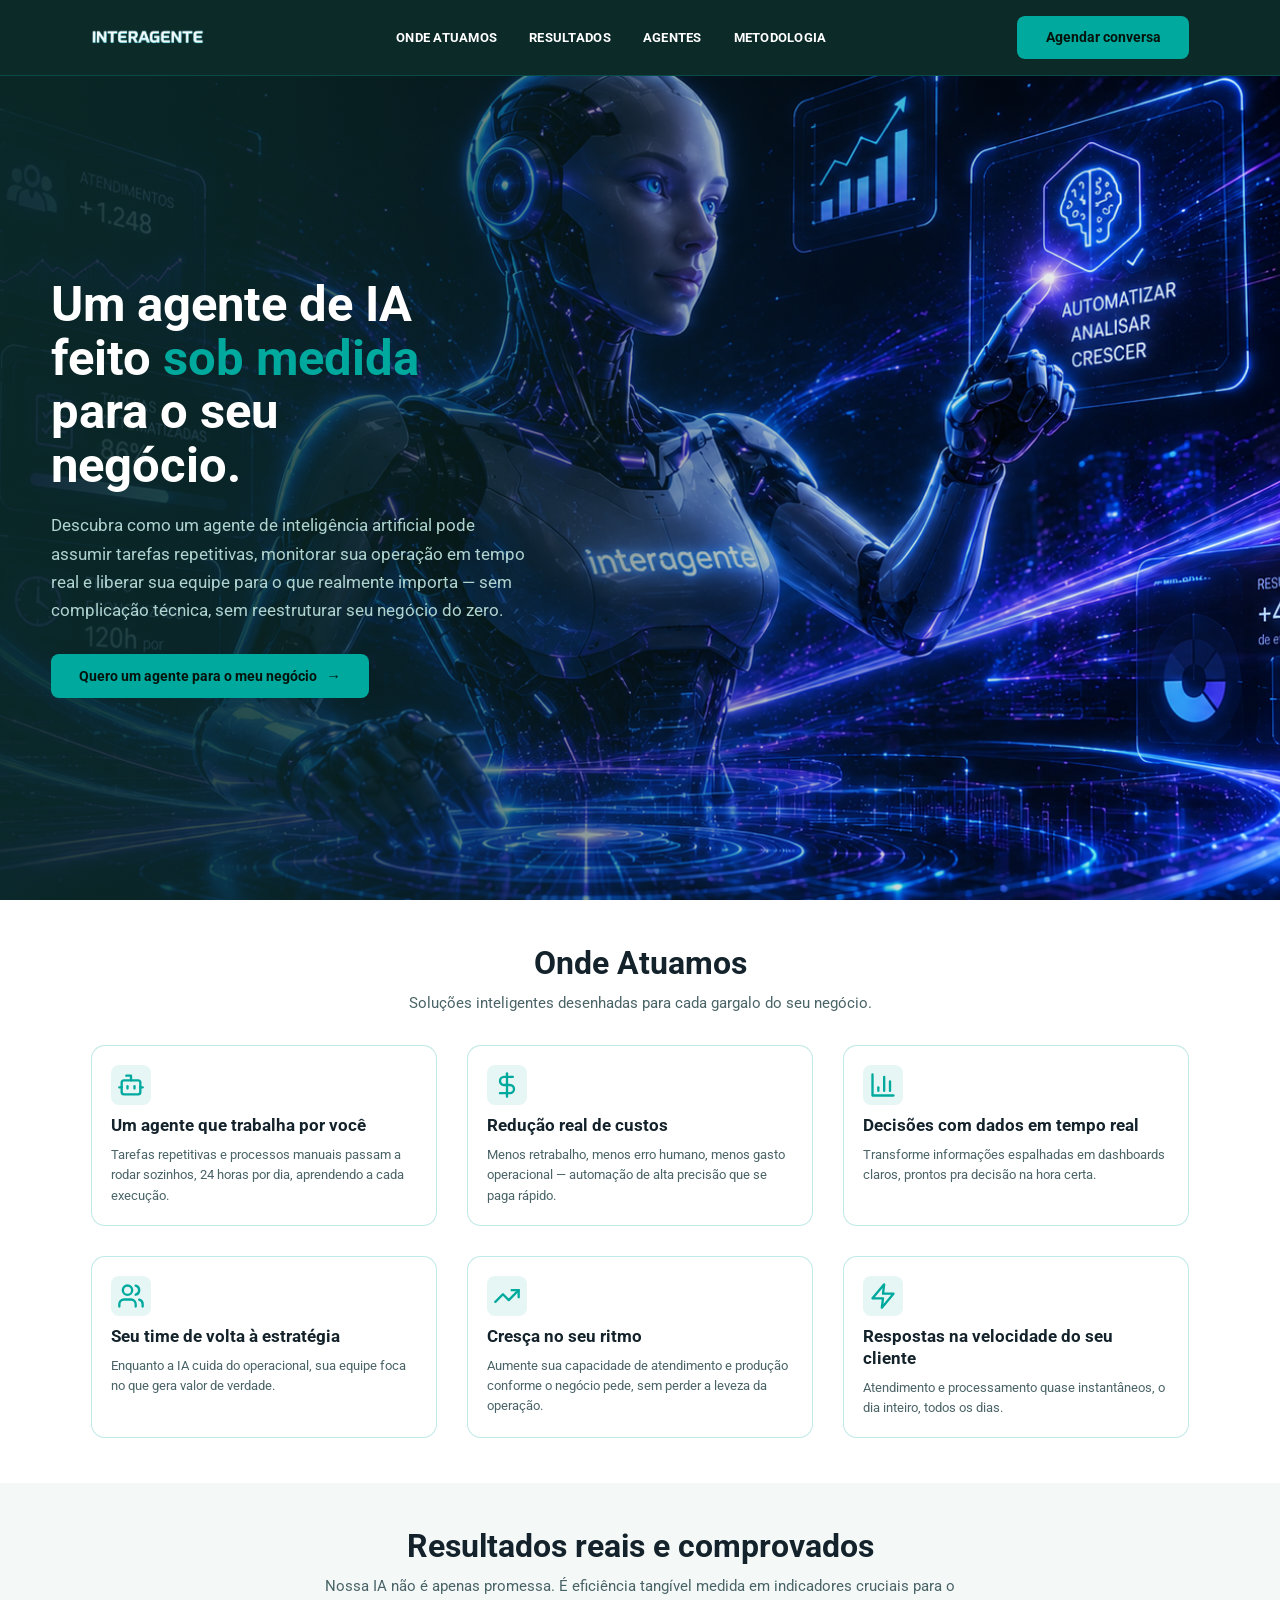
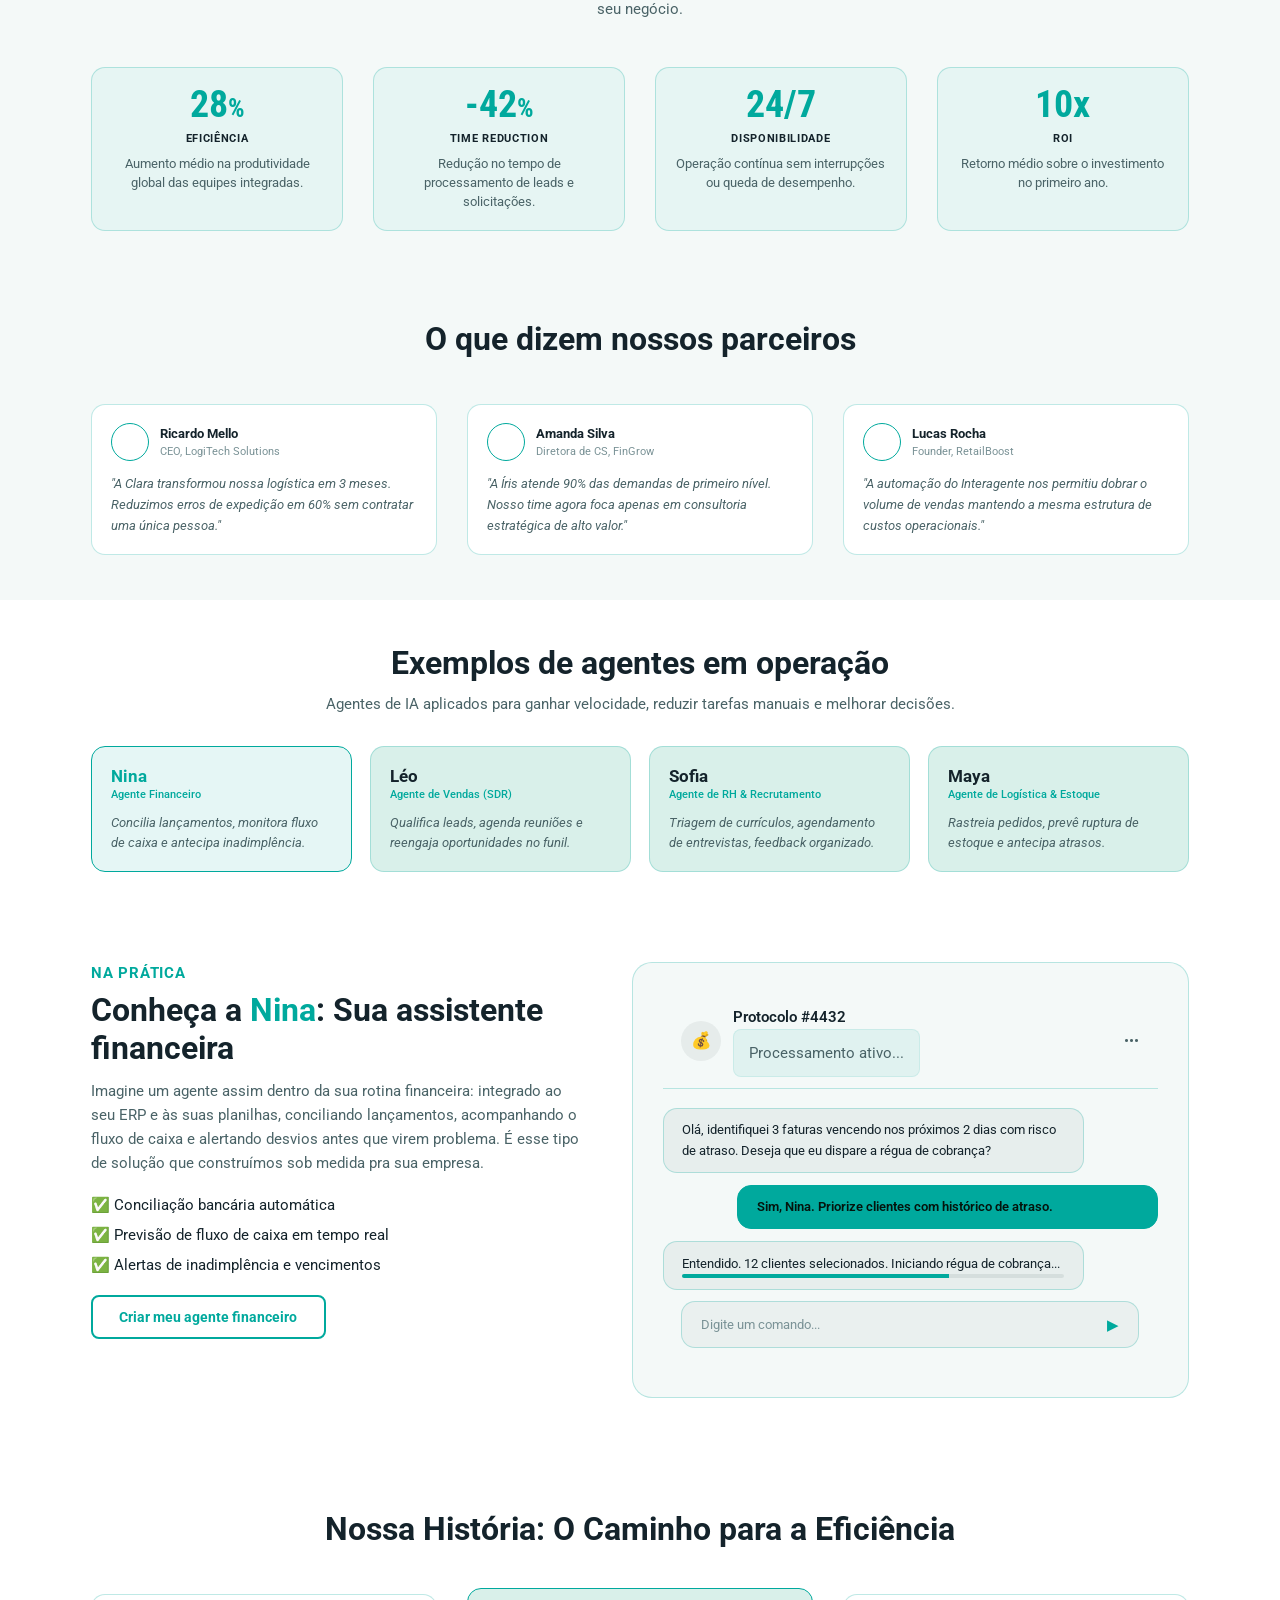
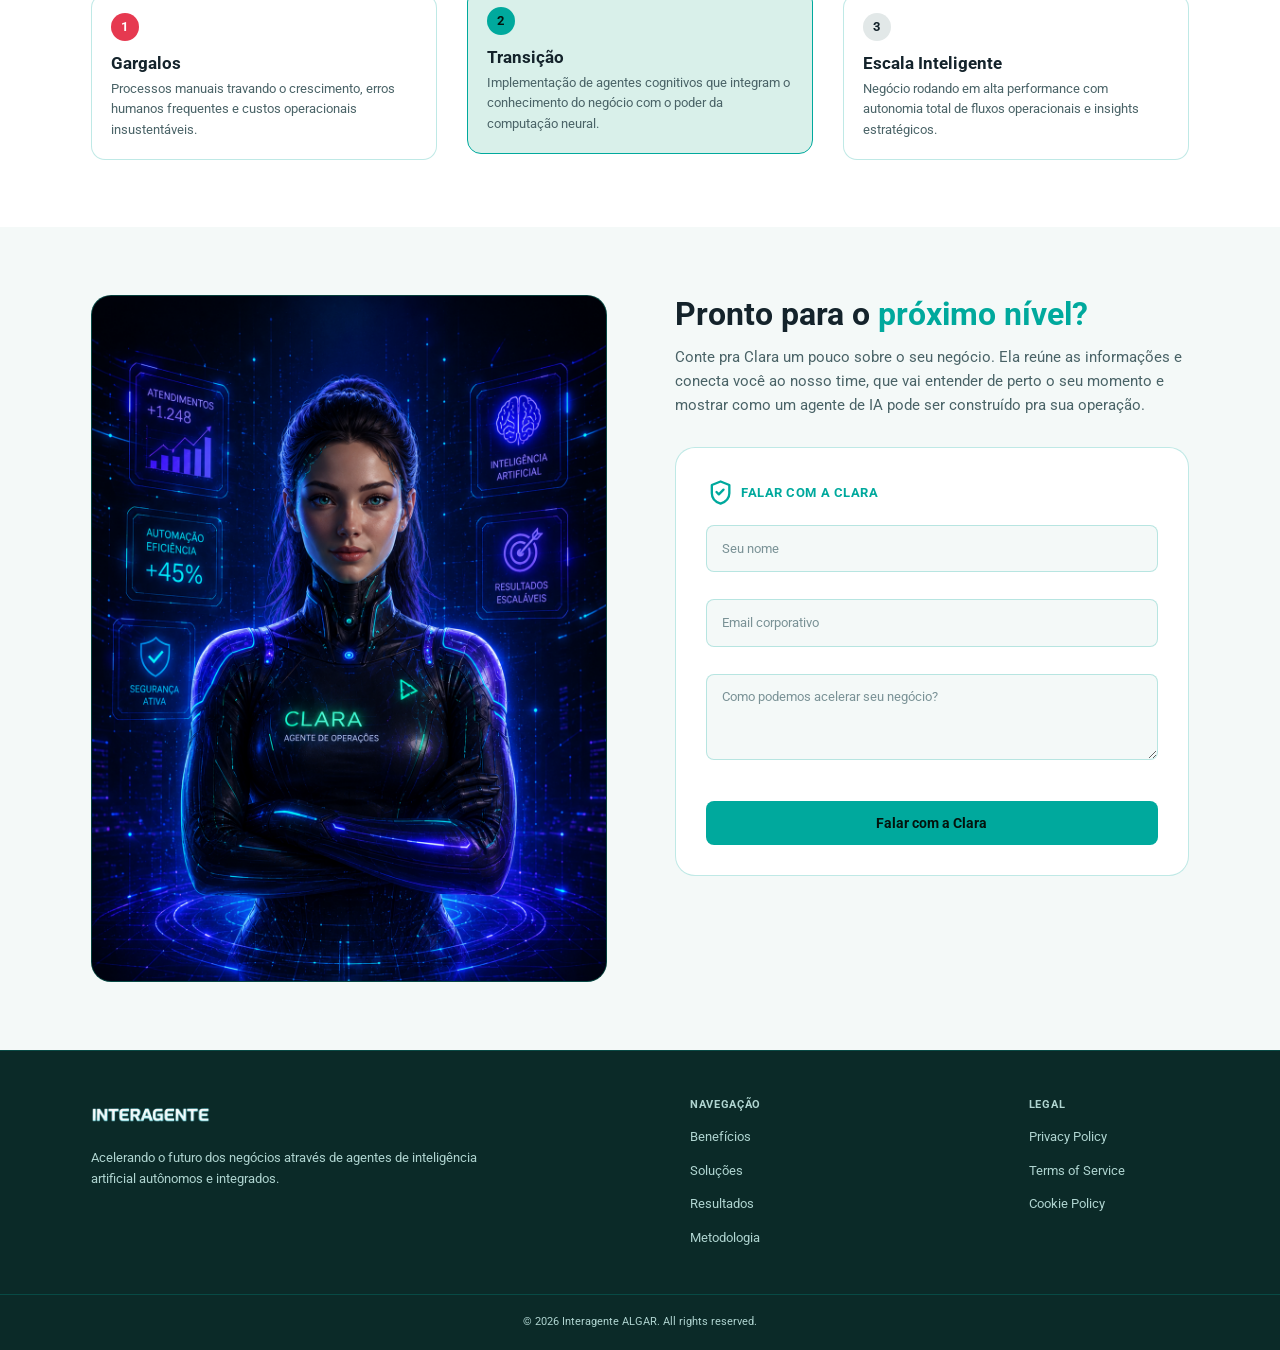
==== commit fc801ed2: "Update favicon link in index.html" ====
--- a/index.html
+++ b/index.html
@@ -9,7 +9,7 @@
 <link rel="preconnect" href="https://fonts.googleapis.com" />
 <link rel="preconnect" href="https://fonts.gstatic.com" crossorigin />
 <link href="https://fonts.googleapis.com/css2?family=Roboto+Condensed:wght@700&family=Roboto:ital,wght@0,400;0,500;0,700;1,400&display=swap" rel="stylesheet" />
-<link rel="icon" type="image/png" href="assets/images/Interagente-logo.png">
+<link rel="icon" type="image/png" href="assets/images/favicon-interagente.png">
 <!-- Stylesheets -->
 <link rel="stylesheet" href="assets/css/reset.css" />
 <link rel="stylesheet" href="assets/css/variables.css" />
--- a/assets/css/sections.css
+++ b/assets/css/sections.css
@@ -465,8 +465,8 @@
 /* ══════════════ FOOTER ══════════════ */
 
 .footer {
-  background-color: var(--color-bg);
-  color: var(--color-text); /* AJUSTADO — era --color-white; footer agora é claro, igual ao resto da página */
+  background-color: var(--color-header-bg); /* AJUSTADO — era --color-bg; agora usa o mesmo petróleo do header */
+  color: var(--color-header-text); /* AJUSTADO — era --color-text; texto claro sobre fundo escuro de novo */
   padding-top: var(--space-xl);
   border-top: 1px solid var(--color-border);
 }
@@ -486,20 +486,17 @@
 }
 
 .footer__brand img { height: 40px; width: auto; object-fit: contain; }
-/* ⚠️ Se essa logo for a versão branca (mesma do navbar), ela vai sumir aqui,
-   porque o footer agora tem fundo claro. Você provavelmente precisa de uma
-   segunda versão da logo (colorida ou petróleo) pra usar no footer. Não
-   tenho como confirmar isso sem ver o arquivo de imagem. */
+/* A logo branca volta a funcionar normalmente aqui, já que o footer é escuro de novo — pode ser a mesma imagem do navbar. */
 
 .footer__tagline {
-  color: var(--color-text-muted);
+  color: var(--color-text-inverse-muted); /* AJUSTADO — era --color-text-muted (escuro); precisa do token claro pra fundo escuro */
   font-size: var(--text-sm);
   font-family: var(--font-base);
   line-height: 1.6;
 }
 
 .footer__nav-title {
-  color: var(--color-text-dim);
+  color: var(--color-text-inverse-muted); /* AJUSTADO — era --color-text-dim, que também ficou escuro no rework claro */
   font-size: var(--text-xs);
   font-weight: 700;
   letter-spacing: 0.06em;
@@ -510,7 +507,7 @@
 .footer__nav ul { display: flex; flex-direction: column; gap: var(--space-sm); list-style: none; }
 
 .footer__nav a {
-  color: var(--color-text-muted);
+  color: var(--color-text-inverse-muted); /* AJUSTADO — era --color-text-muted */
   font-size: var(--text-sm);
   font-family: var(--font-base);
   font-weight: 400;
@@ -521,7 +518,7 @@
 
 .footer__copyright {
   text-align: center;
-  color: var(--color-text-dim);
+  color: var(--color-text-inverse-muted); /* AJUSTADO — era --color-text-dim */
   font-size: var(--text-xs);
   font-family: var(--font-base);
   font-weight: 400;
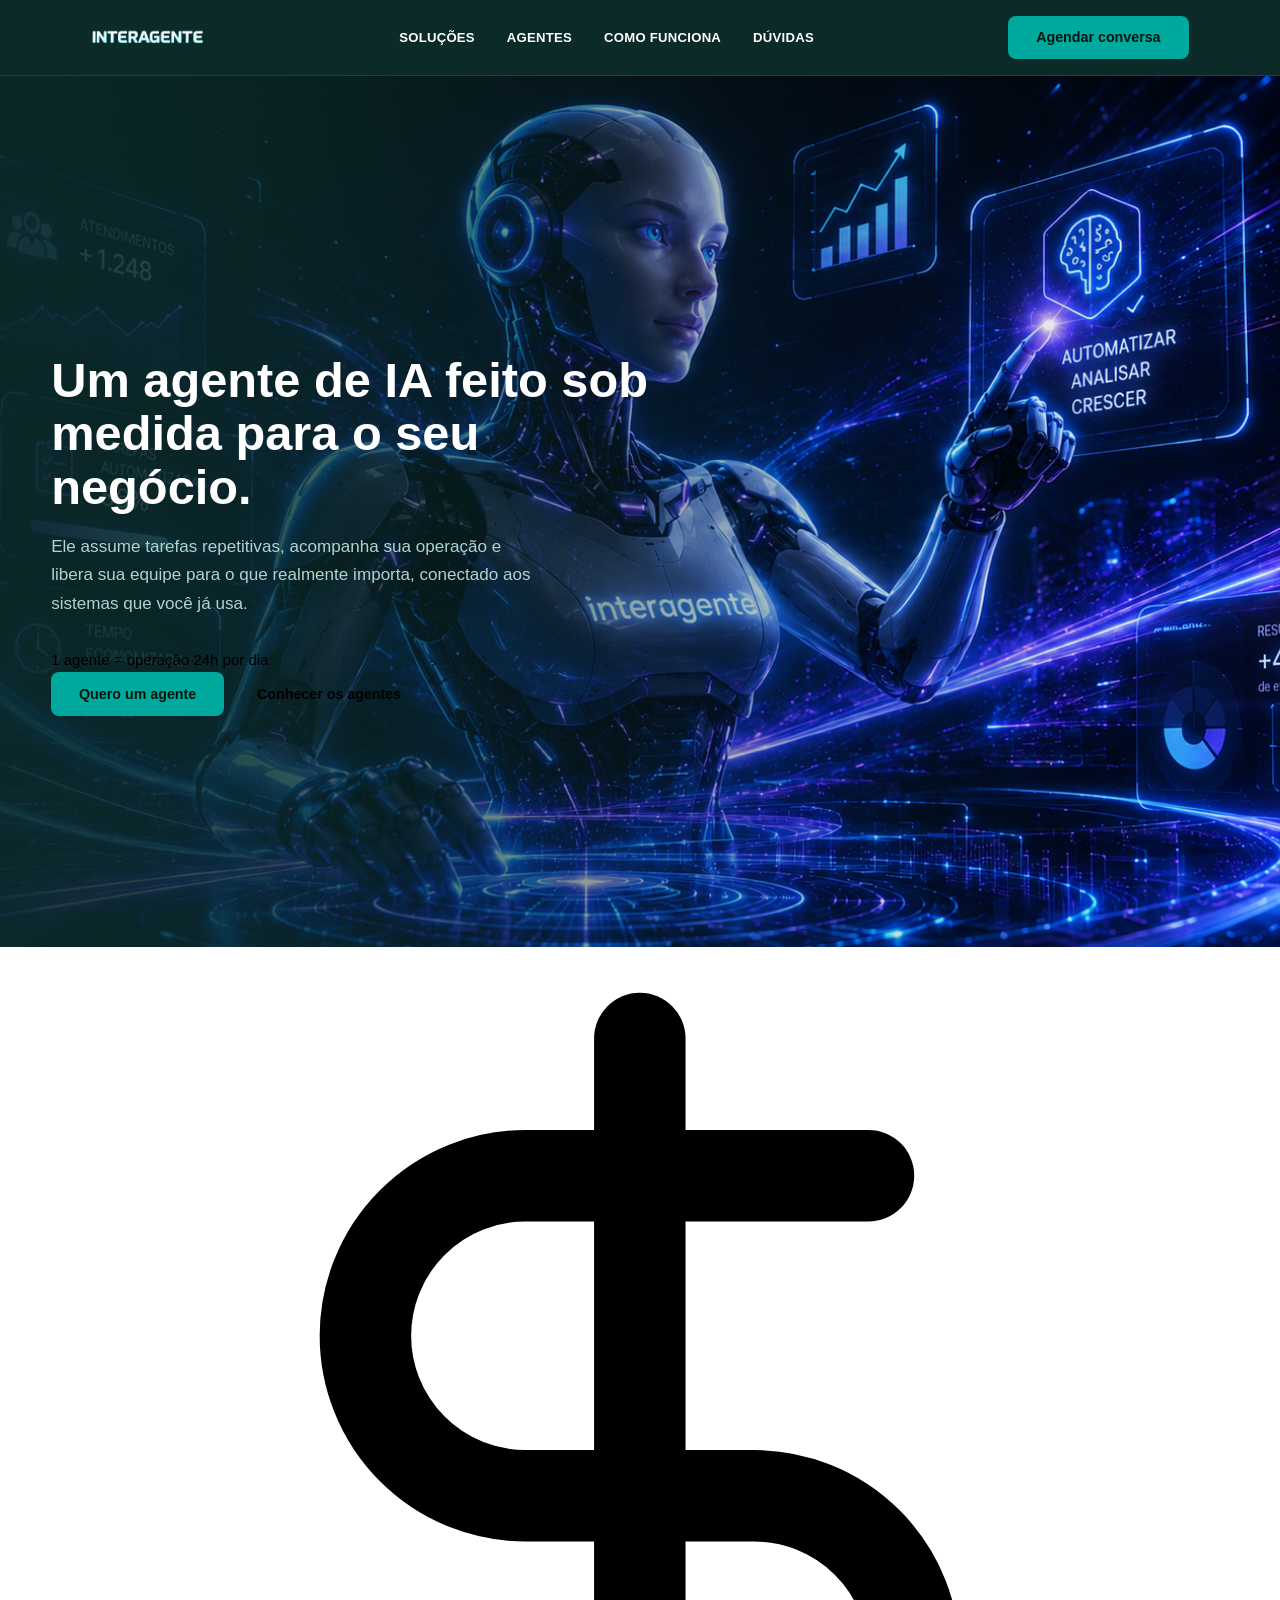
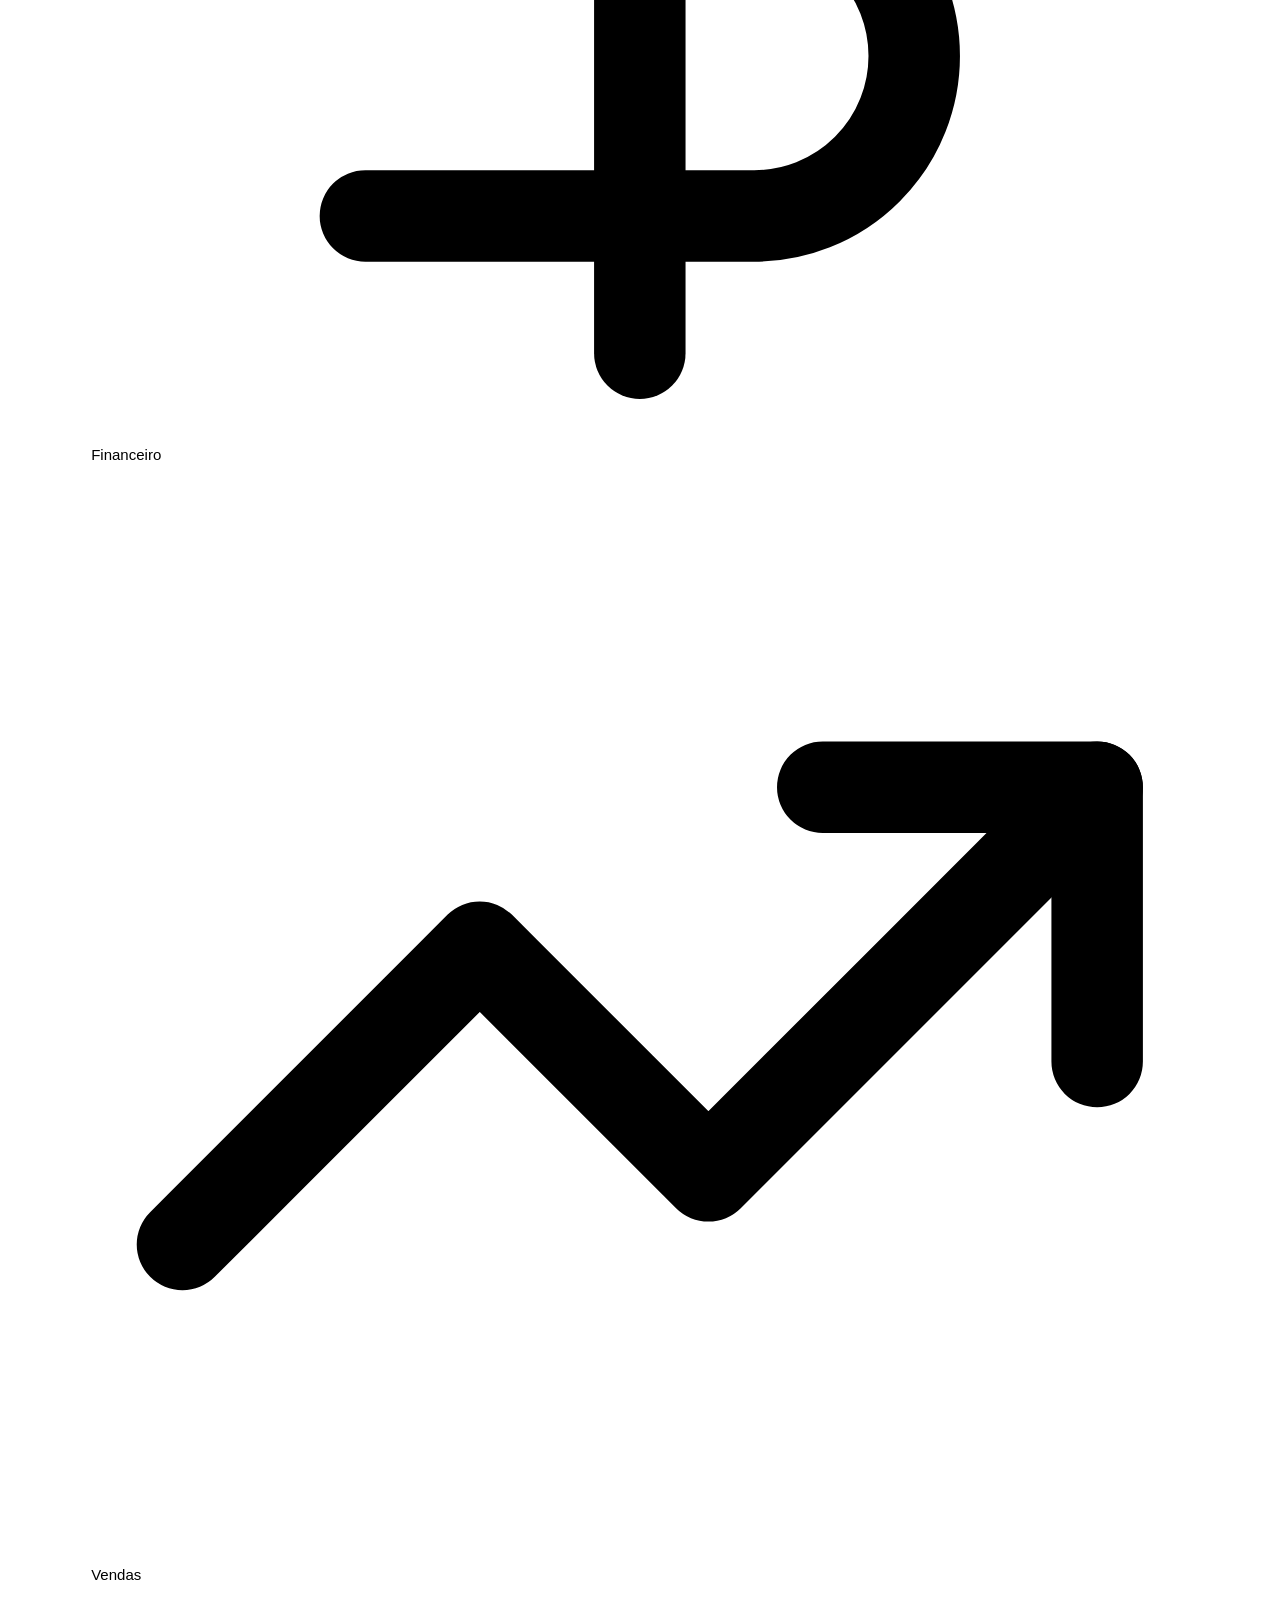
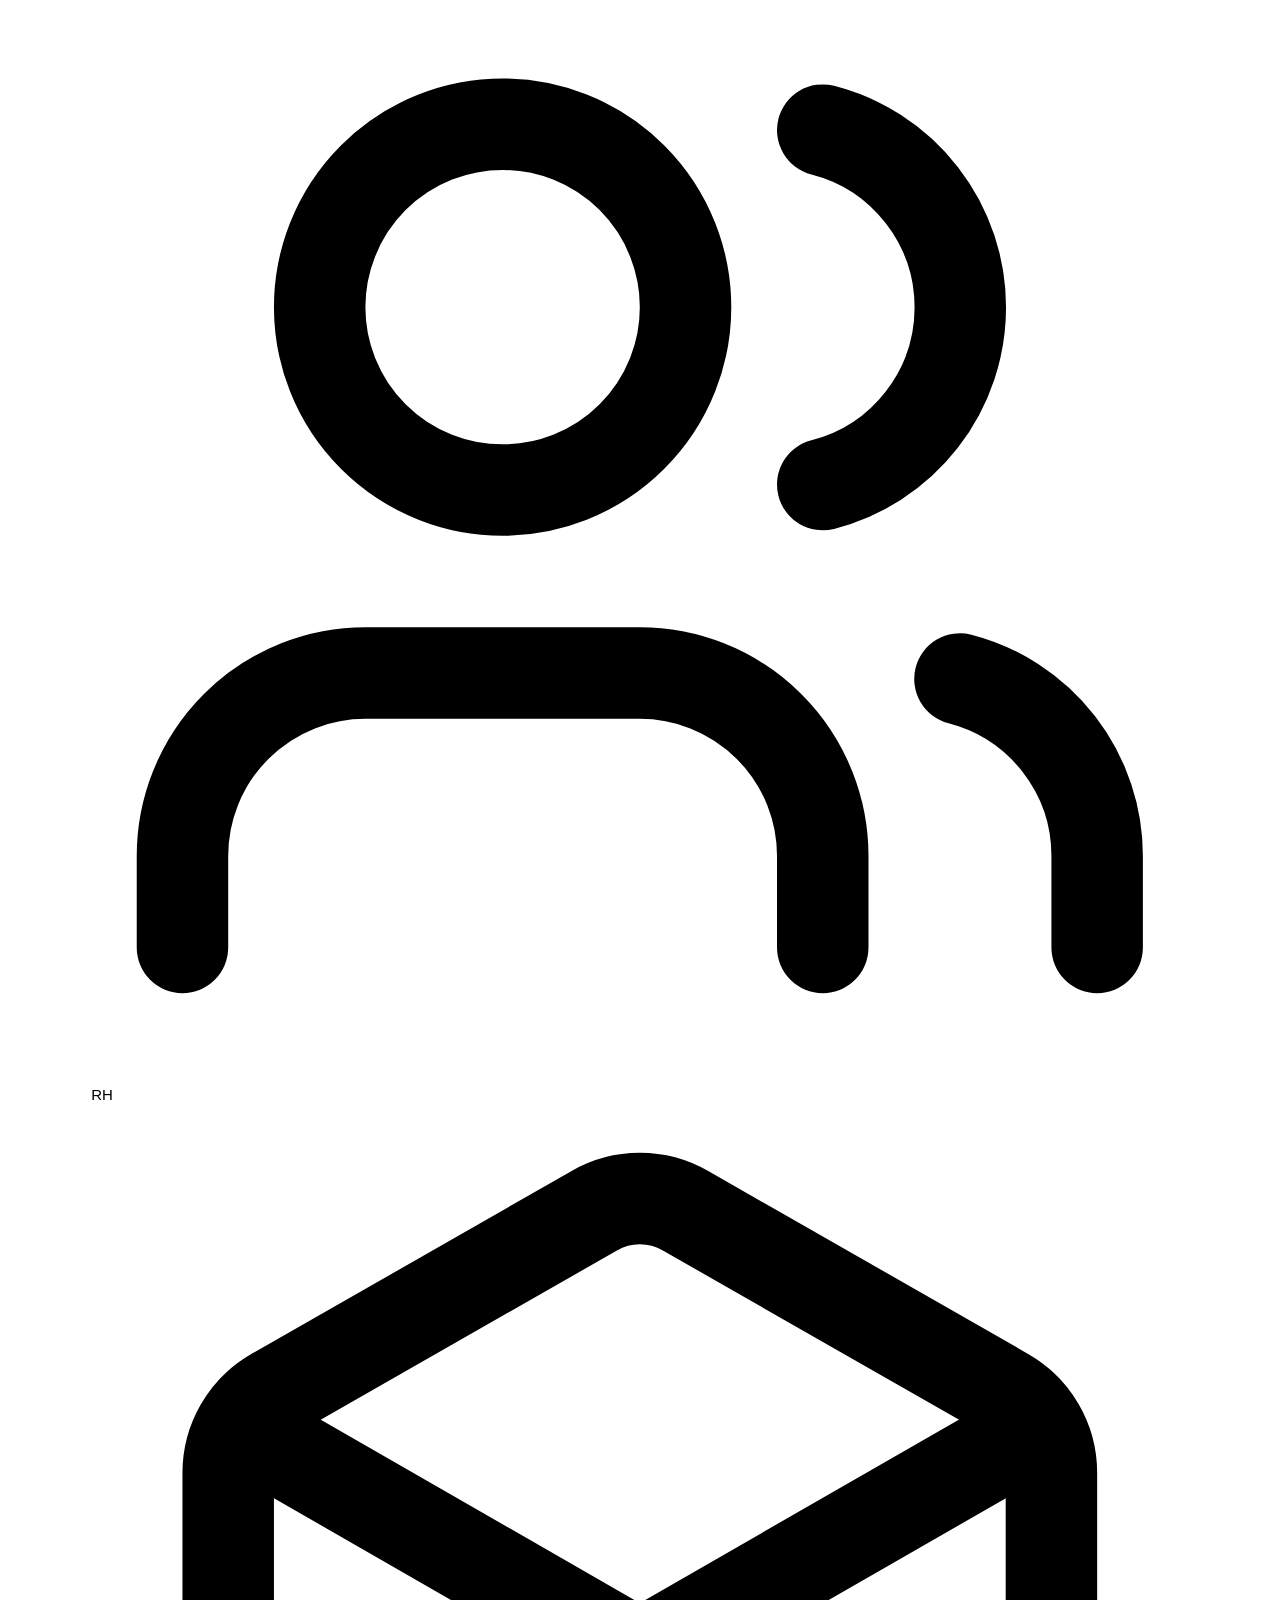
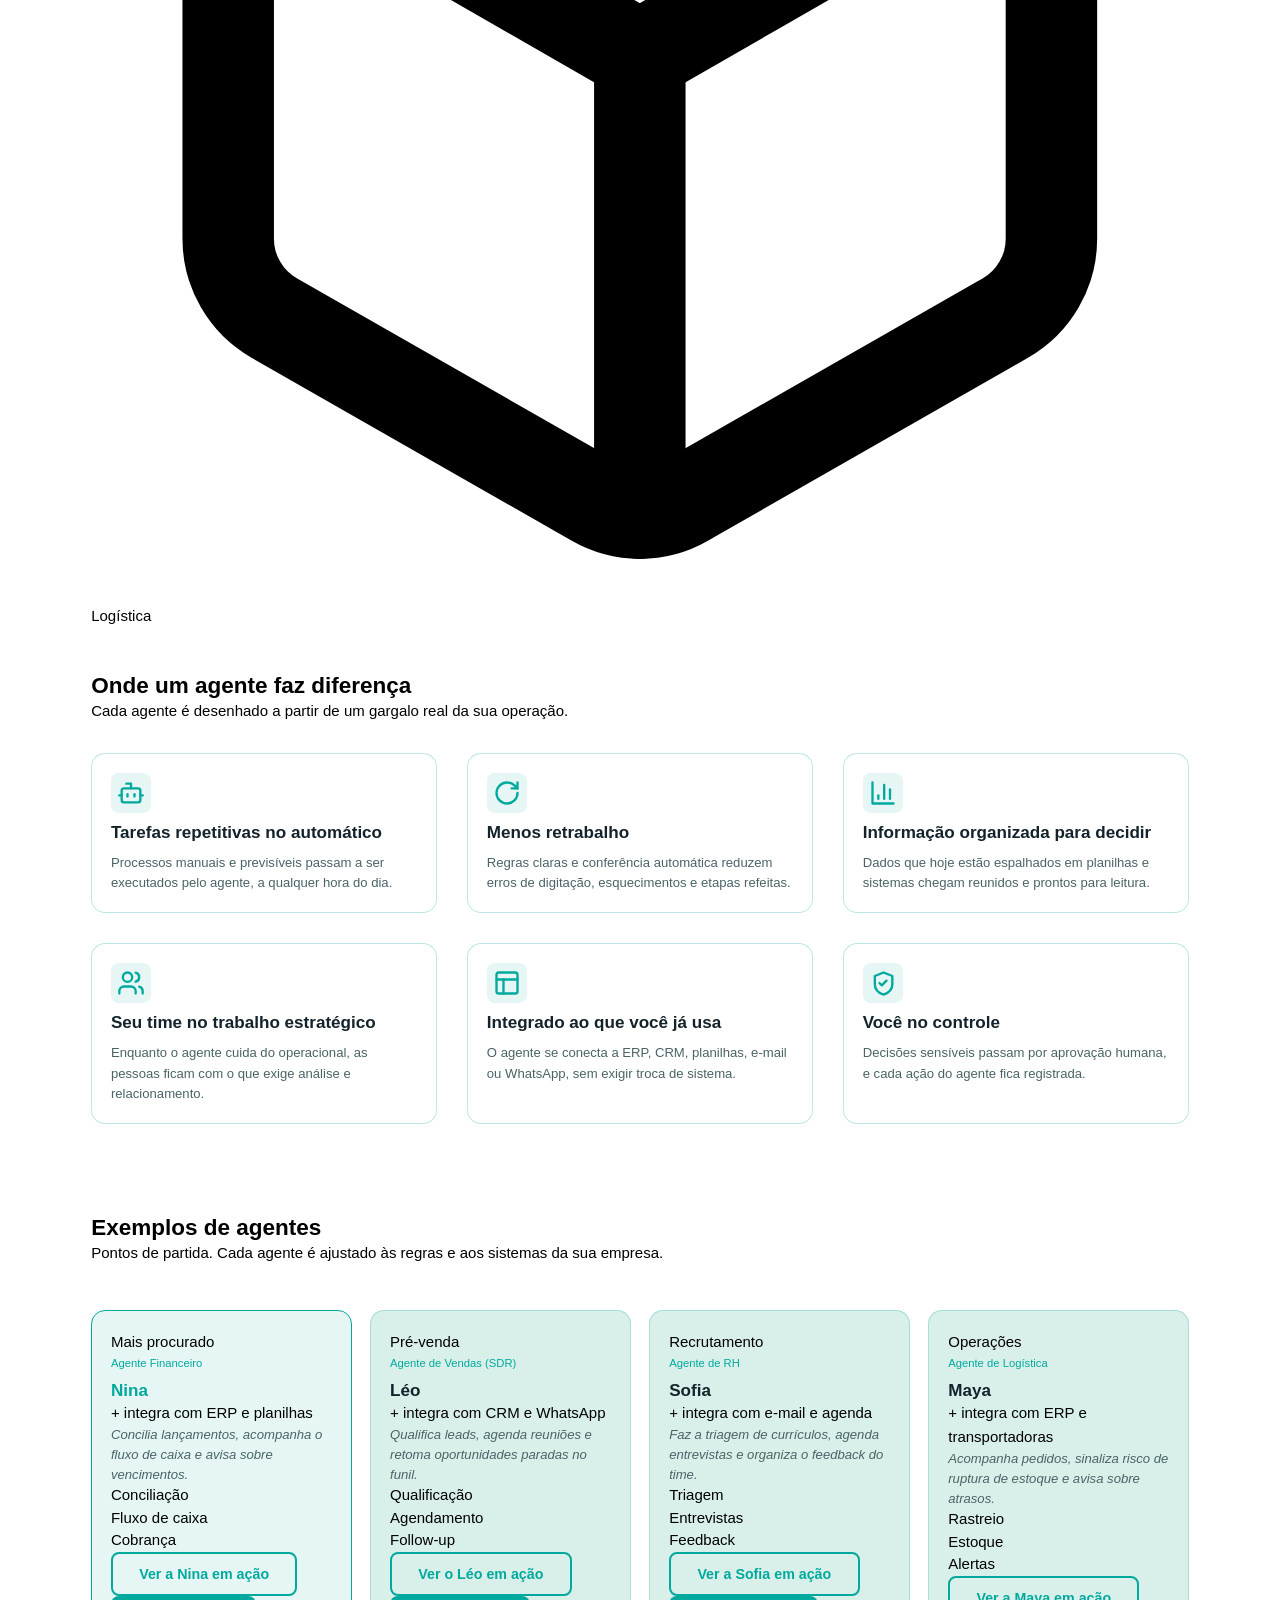
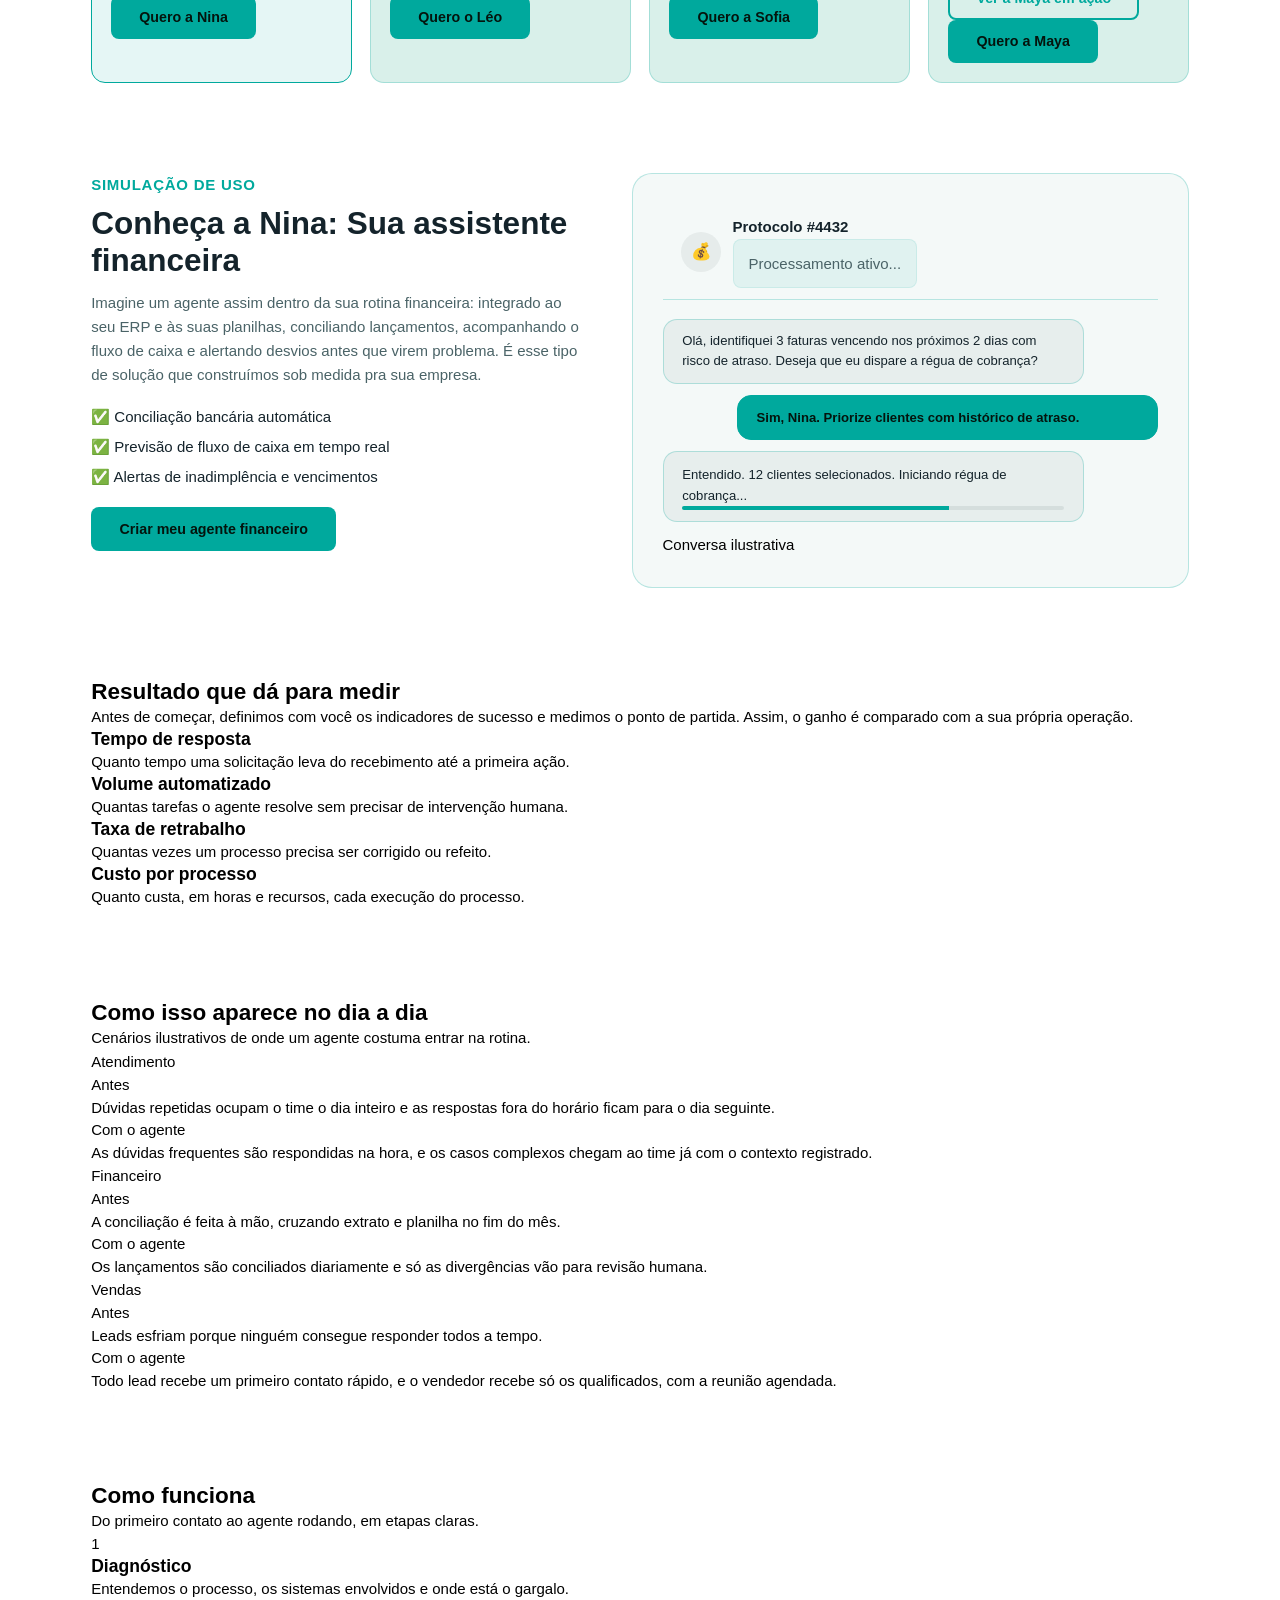
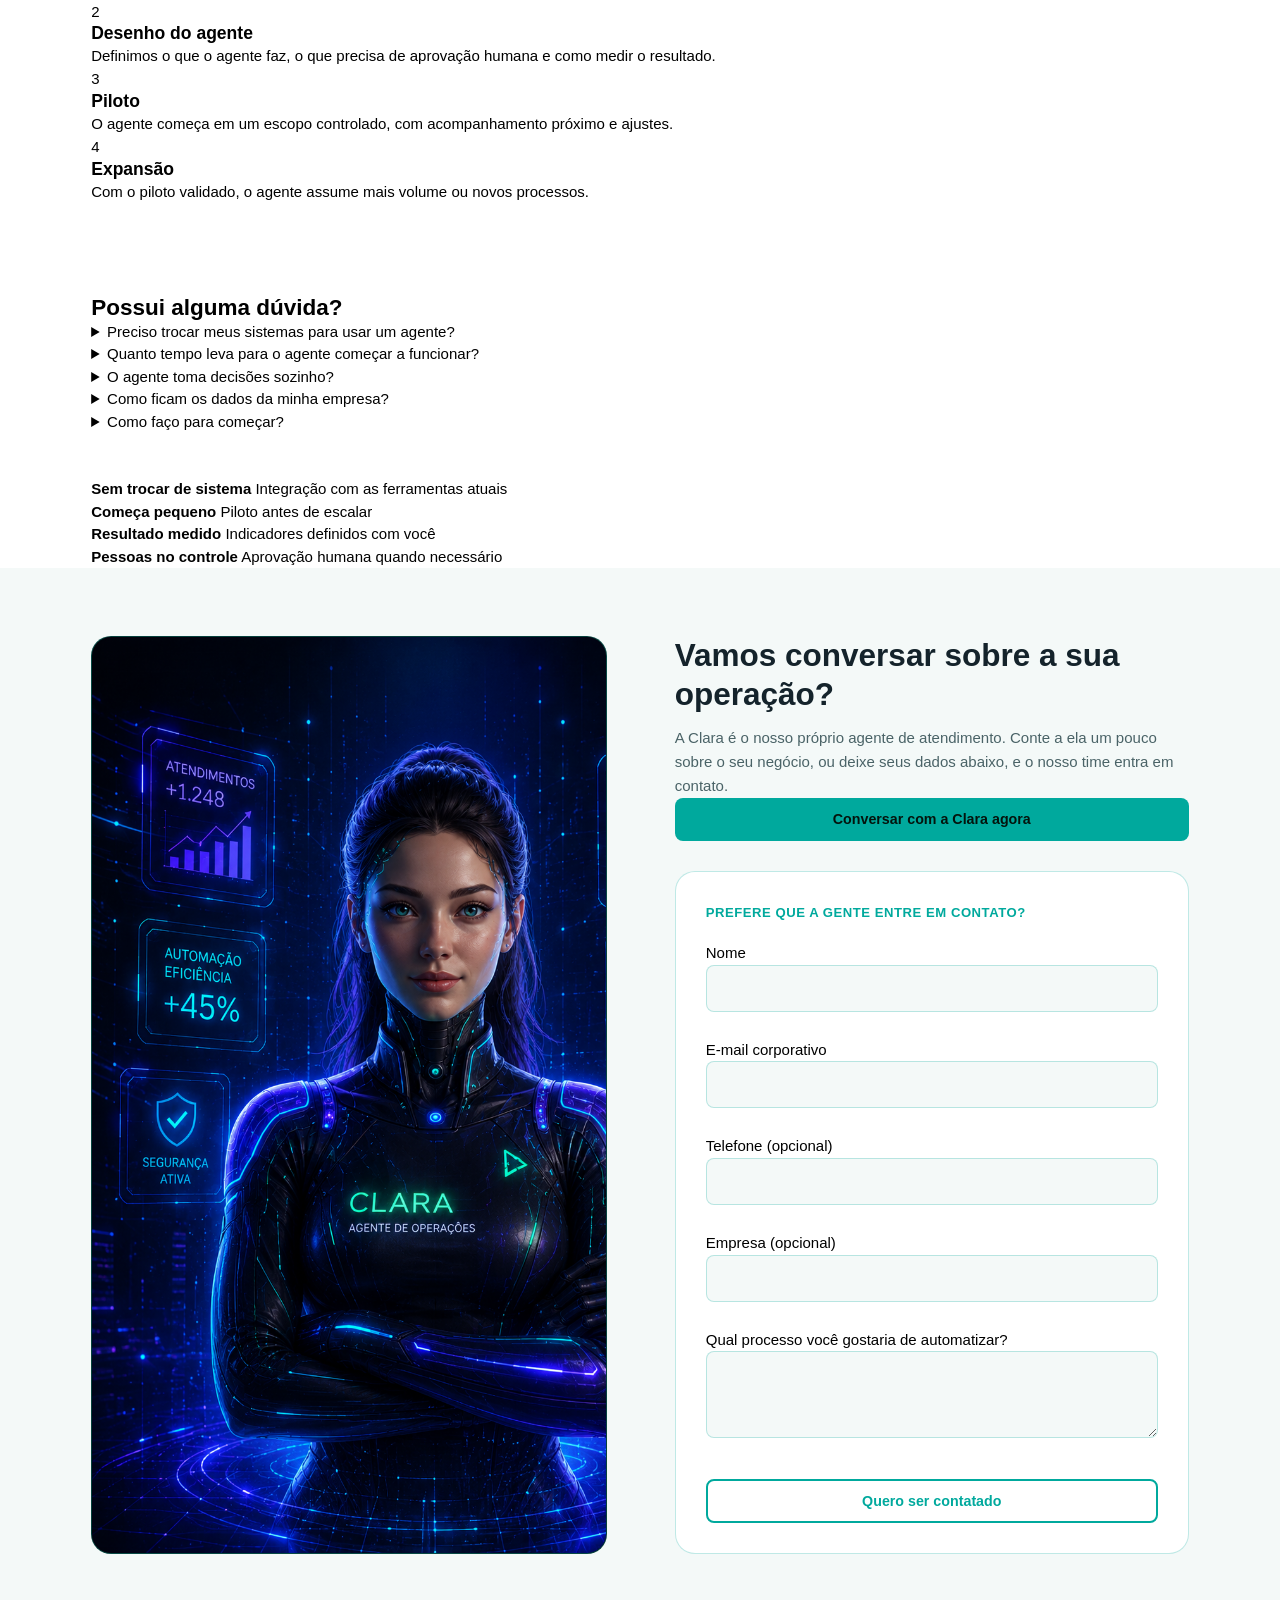
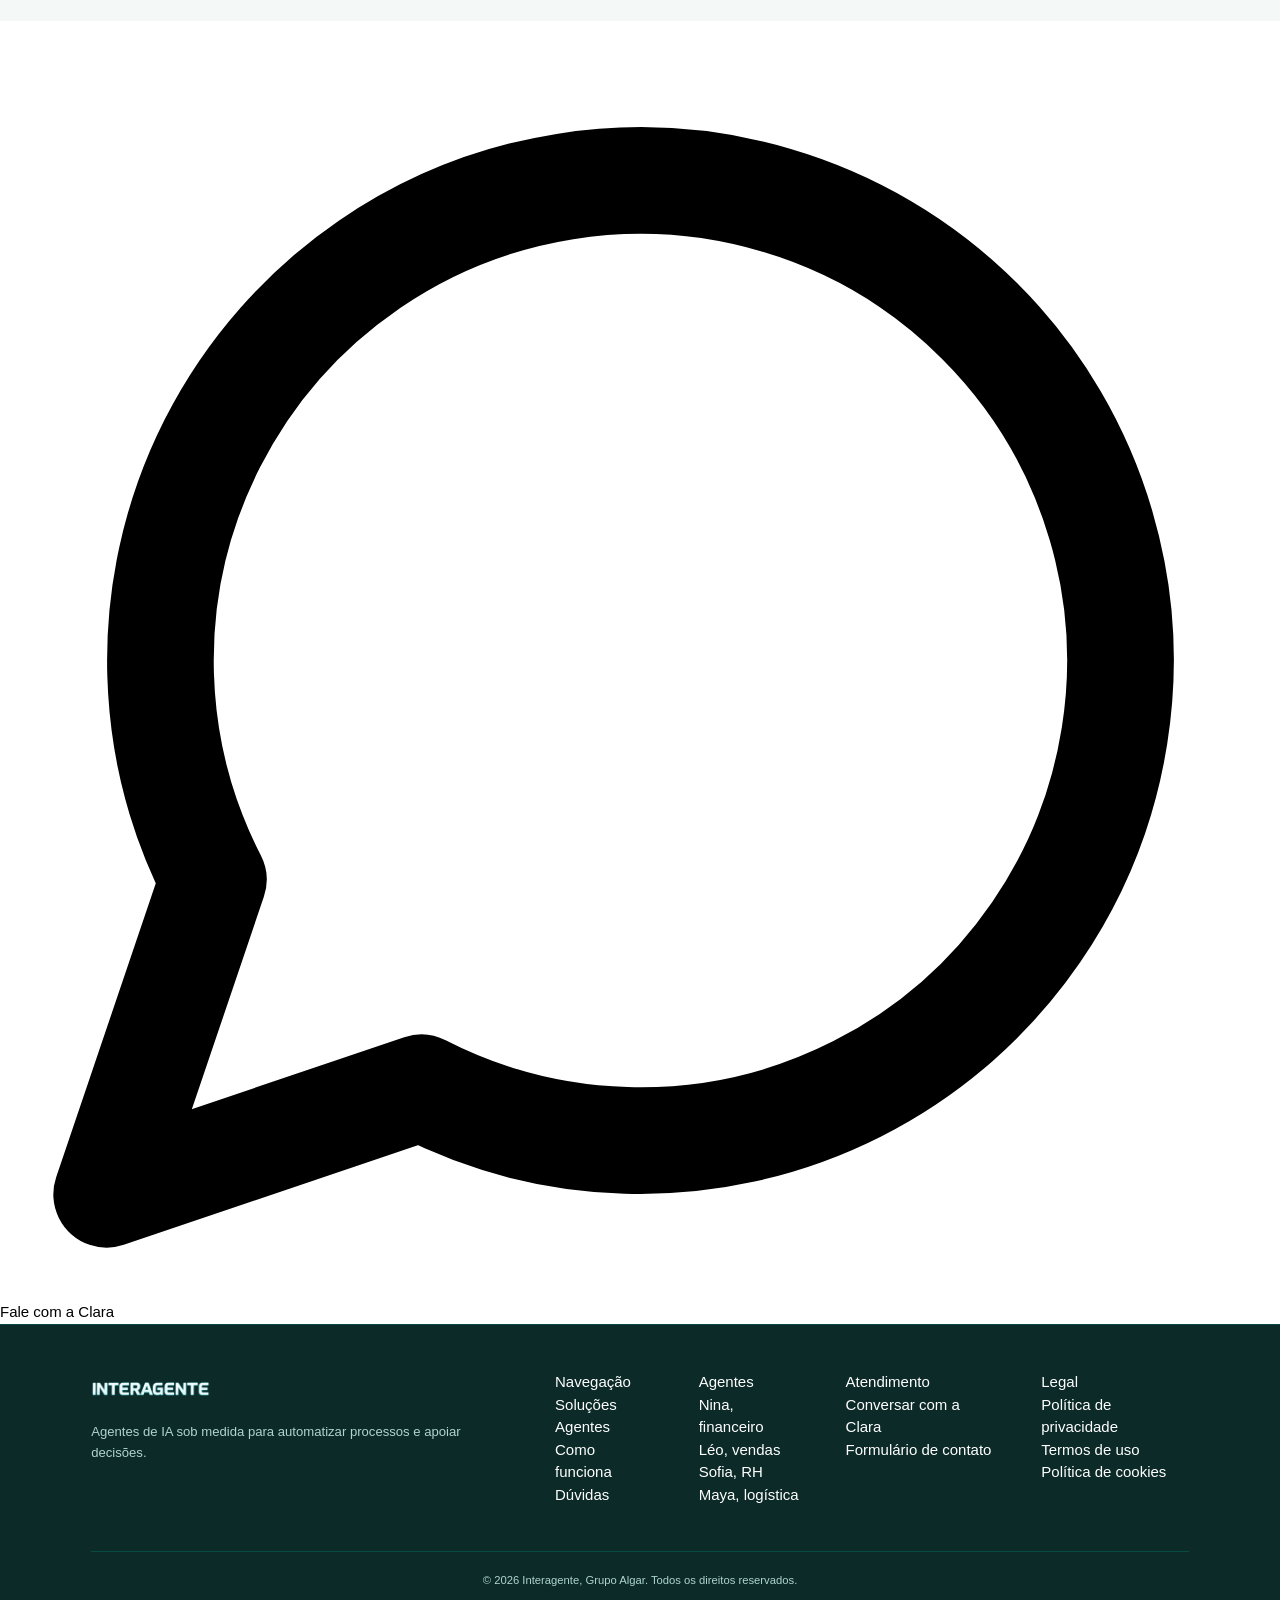
==== commit c7c0f2a0: "Update print statement from 'Hello' to 'Goodbye'" ====
--- a/index.html
+++ b/index.html
@@ -3,14 +3,15 @@
 <head>
 <meta charset="UTF-8" />
 <meta name="viewport" content="width=device-width, initial-scale=1.0" />
-<meta name="description" content="Interagente – Agentes de IA que automatizam, reduzem custos e escalam seu negócio." />
-<title>Interagente</title>
-<!-- Google Fonts -->
+<meta name="description" content="Interagente: agentes de IA sob medida para automatizar processos e apoiar decisões no seu negócio. Uma solução Algar." />
+<meta name="theme-color" content="#28BEA5" />
+<title>Interagente | Agentes de IA para o seu negócio</title>
+
 <link rel="preconnect" href="https://fonts.googleapis.com" />
 <link rel="preconnect" href="https://fonts.gstatic.com" crossorigin />
-<link href="https://fonts.googleapis.com/css2?family=Roboto+Condensed:wght@700&family=Roboto:ital,wght@0,400;0,500;0,700;1,400&display=swap" rel="stylesheet" />
-<link rel="icon" type="image/png" href="assets/images/favicon-interagente.png">
-<!-- Stylesheets -->
+<link href="https://fonts.googleapis.com/css2?family=Montserrat:wght@400;500;600;700;800&display=swap" rel="stylesheet" />
+<link rel="icon" type="image/png" href="assets/images/favicon-interagente.png" />
+
 <link rel="stylesheet" href="assets/css/reset.css" />
 <link rel="stylesheet" href="assets/css/variables.css" />
 <link rel="stylesheet" href="assets/css/base.css" />
@@ -21,365 +22,574 @@
 </head>
 <body>
 <a href="#main" class="skip-link">Pular para o conteúdo</a>
-<!-- ═══════════════════════════════════════ NAVBAR ═══════════════════════════════════════ -->
+
+<!-- ═════════════════════════════ FAIXA SUPERIOR (padrão Algar: abas de público) ═════════════════════════════ -->
+<!-- VALIDAR: confirmar com o time como a Interagente deve ser apresentada em relação ao Grupo Algar -->
+<div class="topbar">
+  <div class="topbar__inner container">
+    <p class="topbar__brand">Uma solução de IA do Grupo Algar</p>
+    <a href="chat.html" class="topbar__link">Converse agora com a Clara</a>
+  </div>
+</div>
+
+<!-- ═════════════════════════════ NAVBAR ═════════════════════════════ -->
 <header class="navbar" id="navbar">
-<div class="navbar__inner container">
-<a href="#" class="navbar__logo" aria-label="Interagente – Página inicial">
-<img src="assets/images/Interagente-logo.png" alt="Interagente Logo" width="147" height="53" />
-</a>
-<nav class="navbar__nav" aria-label="Menu principal">
-<ul class="navbar__links" role="list">
-<li><a href="#onde-atuamos" class="navbar__link">Onde atuamos</a></li>
-<li><a href="#resultados"   class="navbar__link">Resultados</a></li>
-<li><a href="#agentes"      class="navbar__link">Agentes</a></li>
-<li><a href="#metodologia"  class="navbar__link">Metodologia</a></li>
-</ul>
+  <div class="navbar__inner container">
+    <a href="#" class="navbar__logo" aria-label="Interagente, página inicial">
+      <img src="assets/images/Interagente-logo.png" alt="Interagente" width="147" height="53" />
+    </a>
+
+    <nav class="navbar__nav" aria-label="Menu principal">
+      <ul class="navbar__links" role="list">
+        <li><a href="#solucoes"      class="navbar__link">Soluções</a></li>
+        <li><a href="#agentes"       class="navbar__link">Agentes</a></li>
+        <li><a href="#como-funciona" class="navbar__link">Como funciona</a></li>
+        <li><a href="#duvidas"       class="navbar__link">Dúvidas</a></li>
+      </ul>
+    </nav>
+
+    <a href="#contato" class="btn btn--primary navbar__cta">Agendar conversa</a>
+
+    <button class="navbar__hamburger" aria-label="Abrir menu" aria-expanded="false" aria-controls="mobile-menu">
+      <span></span><span></span><span></span>
+    </button>
+  </div>
+
+  <nav class="navbar__mobile" id="mobile-menu" aria-hidden="true" aria-label="Menu mobile">
+    <ul role="list">
+      <li><a href="#solucoes"      class="navbar__link">Soluções</a></li>
+      <li><a href="#agentes"       class="navbar__link">Agentes</a></li>
+      <li><a href="#como-funciona" class="navbar__link">Como funciona</a></li>
+      <li><a href="#duvidas"       class="navbar__link">Dúvidas</a></li>
+      <li><a href="#contato" class="btn btn--primary btn--full">Agendar conversa</a></li>
+    </ul>
+  </nav>
+</header>
+
+<main id="main">
+
+<!-- ═════════════════════════════ HERO ═════════════════════════════ -->
+<section class="hero" aria-labelledby="hero-title">
+  <div class="hero__bg" aria-hidden="true"></div>
+
+  <div class="hero__content container">
+    <h1 class="hero__title" id="hero-title">
+      Um agente de IA feito sob medida para o seu negócio.
+    </h1>
+
+    <p class="hero__subtitle">
+      Ele assume tarefas repetitivas, acompanha sua operação e libera sua equipe para o que
+      realmente importa, conectado aos sistemas que você já usa.
+    </p>
+
+    <!-- Fórmula no estilo dos banners Algar ("600 MEGA = 99,9") -->
+    <p class="hero__formula" aria-label="Um agente igual a operação funcionando 24 horas por dia">
+      <span class="hero__formula-term">1 agente</span>
+      <span class="hero__formula-sign" aria-hidden="true">=</span>
+      <span class="hero__formula-result">operação 24h por dia</span>
+    </p>
+
+    <div class="hero__actions">
+      <a href="#contato" class="btn btn--primary">Quero um agente</a>
+      <a href="#agentes" class="btn btn--ghost">Conhecer os agentes</a>
+    </div>
+  </div>
+</section>
+
+<!-- ═════════════════════════════ ATALHOS (padrão Algar: 4 ícones abaixo do banner) ═════════════════════════════ -->
+<nav class="shortcuts" aria-label="Atalhos por área">
+  <ul class="shortcuts__list container" role="list">
+    <li>
+      <a href="#agentes" class="shortcut" data-agent-link="nina">
+        <span class="shortcut__icon" aria-hidden="true"><svg viewBox="0 0 24 24" fill="none" stroke="currentColor" stroke-width="2" stroke-linecap="round" stroke-linejoin="round"><line x1="12" x2="12" y1="2" y2="22"/><path d="M17 5H9.5a3.5 3.5 0 0 0 0 7h5a3.5 3.5 0 0 1 0 7H6"/></svg></span>
+        <span class="shortcut__label">Financeiro</span>
+      </a>
+    </li>
+    <li>
+      <a href="#agentes" class="shortcut" data-agent-link="leo">
+        <span class="shortcut__icon" aria-hidden="true"><svg viewBox="0 0 24 24" fill="none" stroke="currentColor" stroke-width="2" stroke-linecap="round" stroke-linejoin="round"><polyline points="22 7 13.5 15.5 8.5 10.5 2 17"/><polyline points="16 7 22 7 22 13"/></svg></span>
+        <span class="shortcut__label">Vendas</span>
+      </a>
+    </li>
+    <li>
+      <a href="#agentes" class="shortcut" data-agent-link="sofia">
+        <span class="shortcut__icon" aria-hidden="true"><svg viewBox="0 0 24 24" fill="none" stroke="currentColor" stroke-width="2" stroke-linecap="round" stroke-linejoin="round"><path d="M16 21v-2a4 4 0 0 0-4-4H6a4 4 0 0 0-4 4v2"/><circle cx="9" cy="7" r="4"/><path d="M22 21v-2a4 4 0 0 0-3-3.87"/><path d="M16 3.13a4 4 0 0 1 0 7.75"/></svg></span>
+        <span class="shortcut__label">RH</span>
+      </a>
+    </li>
+    <li>
+      <a href="#agentes" class="shortcut" data-agent-link="maya">
+        <span class="shortcut__icon" aria-hidden="true"><svg viewBox="0 0 24 24" fill="none" stroke="currentColor" stroke-width="2" stroke-linecap="round" stroke-linejoin="round"><path d="M21 8a2 2 0 0 0-1-1.73l-7-4a2 2 0 0 0-2 0l-7 4A2 2 0 0 0 3 8v8a2 2 0 0 0 1 1.73l7 4a2 2 0 0 0 2 0l7-4A2 2 0 0 0 21 16Z"/><path d="m3.3 7 8.7 5 8.7-5"/><path d="M12 22V12"/></svg></span>
+        <span class="shortcut__label">Logística</span>
+      </a>
+    </li>
+  </ul>
 </nav>
-<a href="#contato" class="btn btn--primary">Agendar conversa</a>
-<button class="navbar__hamburger" aria-label="Abrir menu" aria-expanded="false" aria-controls="mobile-menu">
-<span></span><span></span><span></span>
-</button>
-</div>
-<!-- Mobile menu -->
-<nav class="navbar__mobile" id="mobile-menu" aria-hidden="true">
-<ul role="list">
-<li><a href="#onde-atuamos" class="navbar__link">Onde atuamos</a></li>
-<li><a href="#resultados"   class="navbar__link">Resultados</a></li>
-<li><a href="#agentes"      class="navbar__link">Agentes</a></li>
-<li><a href="#metodologia"  class="navbar__link">Metodologia</a></li>
-<li><a href="#contato" class="btn btn--primary btn--full">Agendar conversa</a></li>
-</ul>
-</nav>
-</header>
-<main id="main">
-<!-- ═══════════════════════════════════════ HERO ══════════════════════════════════════════ -->
-<section class="hero" aria-label="Destaque principal">
-<div class="hero__bg" aria-hidden="true"></div>
-<div class="hero__content container">
-<h1 class="hero__title">
-         Um agente de IA <br />
-         feito <span class="text--accent">sob medida</span><br />
-         para o seu <br />
-         negócio.
-</h1>
-<p class="hero__subtitle">
-        Descubra como um agente de inteligência artificial pode assumir tarefas repetitivas, 
-monitorar sua operação em tempo real e liberar sua equipe para o que realmente importa — sem complicação técnica, sem reestruturar seu negócio do zero.
-</p>
-<a href="#onde-atuamos" class="btn btn--primary">
-         Quero um agente para o meu negócio 
-<span aria-hidden="true">→</span>
-</a>
-</div>
-</section>
-<!-- ════════════════════════════════════ ONDE ATUAMOS ══════════════════════════════════════ -->
-<section class="section diferencial" id="onde-atuamos" aria-labelledby="diferencial-title">
-<div class="container">
-<h2 class="section__title-main" id="diferencial-title">Onde Atuamos</h2>
-<p class="section__subtitle-main">
-         Soluções inteligentes desenhadas para cada gargalo do seu negócio.
-</p>
-<div class="cards-grid" role="list">
-<article class="card" role="listitem">
-<span class="card__icon" aria-hidden="true"><svg viewBox="0 0 24 24" fill="none" stroke="currentColor" stroke-width="2" stroke-linecap="round" stroke-linejoin="round"><path d="M12 8V4H8"/><rect width="16" height="12" x="4" y="8" rx="2"/><path d="M2 14h2"/><path d="M20 14h2"/><path d="M15 13v2"/><path d="M9 13v2"/></svg></span>
-<h3 class="card__title">Um agente que trabalha por você</h3>
-<p class="card__text">Tarefas repetitivas e processos manuais passam a rodar sozinhos, 24 horas por dia, aprendendo a cada execução.</p>
-</article>
-<article class="card" role="listitem">
-<span class="card__icon" aria-hidden="true"><svg viewBox="0 0 24 24" fill="none" stroke="currentColor" stroke-width="2" stroke-linecap="round" stroke-linejoin="round"><line x1="12" x2="12" y1="2" y2="22"/><path d="M17 5H9.5a3.5 3.5 0 0 0 0 7h5a3.5 3.5 0 0 1 0 7H6"/></svg></span>
-<h3 class="card__title">Redução real de custos</h3>
-<p class="card__text">Menos retrabalho, menos erro humano, menos gasto operacional — automação de alta precisão que se paga rápido.</p>
-</article>
-<article class="card" role="listitem">
-<span class="card__icon" aria-hidden="true"><svg viewBox="0 0 24 24" fill="none" stroke="currentColor" stroke-width="2" stroke-linecap="round" stroke-linejoin="round"><path d="M3 3v18h18"/><path d="M18 17V9"/><path d="M13 17V5"/><path d="M8 17v-3"/></svg></span>
-<h3 class="card__title">Decisões com dados em tempo real</h3>
-<p class="card__text">Transforme informações espalhadas em dashboards claros, prontos pra decisão na hora certa.</p>
-</article>
-<article class="card" role="listitem">
-<span class="card__icon" aria-hidden="true"><svg viewBox="0 0 24 24" fill="none" stroke="currentColor" stroke-width="2" stroke-linecap="round" stroke-linejoin="round"><path d="M16 21v-2a4 4 0 0 0-4-4H6a4 4 0 0 0-4 4v2"/><circle cx="9" cy="7" r="4"/><path d="M22 21v-2a4 4 0 0 0-3-3.87"/><path d="M16 3.13a4 4 0 0 1 0 7.75"/></svg></span>
-<h3 class="card__title">Seu time de volta à estratégia</h3>
-<p class="card__text">Enquanto a IA cuida do operacional, sua equipe foca no que gera valor de verdade.</p>
-</article>
-<article class="card" role="listitem">
-<span class="card__icon" aria-hidden="true"><svg viewBox="0 0 24 24" fill="none" stroke="currentColor" stroke-width="2" stroke-linecap="round" stroke-linejoin="round"><polyline points="22 7 13.5 15.5 8.5 10.5 2 17"/><polyline points="16 7 22 7 22 13"/></svg></span>
-<h3 class="card__title">Cresça no seu ritmo</h3>
-<p class="card__text">Aumente sua capacidade de atendimento e produção conforme o negócio pede, sem perder a leveza da operação.</p>
-</article>
-<article class="card" role="listitem">
-<span class="card__icon" aria-hidden="true"><svg viewBox="0 0 24 24" fill="none" stroke="currentColor" stroke-width="2" stroke-linecap="round" stroke-linejoin="round"><polygon points="13 2 3 14 12 14 11 22 21 10 12 10 13 2"/></svg></span>
-<h3 class="card__title">Respostas na velocidade do seu cliente</h3>
-<p class="card__text">Atendimento e processamento quase instantâneos, o dia inteiro, todos os dias.</p>
-</article>
-</div>
-</div>
-</section>
-<!-- ════════════════════════════════════ RESULTADOS ════════════════════════════════════════ -->
-<section class="section metricas" id="resultados" aria-labelledby="metricas-title">
-<div class="container">
-<h2 class="section__title-main" id="metricas-title">Resultados reais e comprovados</h2>
-<p class="section__subtitle-main">
-         Nossa IA não é apenas promessa. É eficiência tangível medida em indicadores cruciais para
-         o seu negócio.
-</p>
-<div class="stats-grid" role="list">
-<div class="stat" role="listitem">
-<p class="stat__number"><span data-target="32">0</span><span class="stat__symbol">%</span></p>
-<p class="stat__label-bold">Eficiência</p>
-<p class="stat__label">Aumento médio na produtividade global das equipes integradas.</p>
-</div>
-<div class="stat" role="listitem">
-<p class="stat__number">-<span data-target="48">0</span><span class="stat__symbol">%</span></p>
-<p class="stat__label-bold">Time reduction</p>
-<p class="stat__label">Redução no tempo de processamento de leads e solicitações.</p>
-</div>
-<div class="stat" role="listitem">
-<p class="stat__number">24/7</p>
-<p class="stat__label-bold">Disponibilidade</p>
-<p class="stat__label">Operação contínua sem interrupções ou queda de desempenho.</p>
-</div>
-<div class="stat" role="listitem">
-<p class="stat__number">10x</p>
-<p class="stat__label-bold">ROI</p>
-<p class="stat__label">Retorno médio sobre o investimento no primeiro ano.</p>
-</div>
-</div>
-</div>
-</section>
-<!-- ════════════════════════════════════ PARCEIROS ═════════════════════════════════════════ -->
-<section class="section parceiros" aria-labelledby="parceiros-title">
-<div class="container">
-<h2 class="section__title-main" id="parceiros-title">O que dizem nossos parceiros</h2>
-<div class="testimonials-grid" aria-label="Depoimentos de parceiros">
-<blockquote class="testimonial">
-<header class="testimonial__header">
-<span class="testimonial__avatar" aria-hidden="true"></span>
-<div>
-<strong>Ricardo Mello</strong>
-<span>CEO, LogiTech Solutions</span>
-</div>
-</header>
-<p>"A Clara transformou nossa logística em 3 meses. Reduzimos erros de expedição em 60% sem contratar uma única pessoa."</p>
-</blockquote>
-<blockquote class="testimonial">
-<header class="testimonial__header">
-<span class="testimonial__avatar" aria-hidden="true"></span>
-<div>
-<strong>Amanda Silva</strong>
-<span>Diretora de CS, FinGrow</span>
-</div>
-</header>
-<p>"A Íris atende 90% das demandas de primeiro nível. Nosso time agora foca apenas em consultoria estratégica de alto valor."</p>
-</blockquote>
-<blockquote class="testimonial">
-<header class="testimonial__header">
-<span class="testimonial__avatar" aria-hidden="true"></span>
-<div>
-<strong>Lucas Rocha</strong>
-<span>Founder, RetailBoost</span>
-</div>
-</header>
-<p>"A automação do Interagente nos permitiu dobrar o volume de vendas mantendo a mesma estrutura de custos operacionais."</p>
-</blockquote>
-</div>
-</div>
-</section>
-<!-- ════════════════════════════════════ EXEMPLOS DE AGENTES ═══════════════════════════════ -->
-<section class="section agents-showcase" id="agentes" aria-labelledby="agents-title">
+
+<!-- ═════════════════════════════ SOLUÇÕES ═════════════════════════════ -->
+<section class="section solucoes" id="solucoes" aria-labelledby="solucoes-title">
   <div class="container">
-    <h2 class="agents-showcase__title" id="agents-title">Exemplos de agentes em operação</h2>
-    <p class="agents-showcase__subtitle">
-      Agentes de IA aplicados para ganhar velocidade, reduzir tarefas manuais e melhorar decisões.
-    </p>
- 
-    <div class="agents-showcase__grid" id="agents-grid">
-      <button class="agent-card is-active" type="button" data-agent="nina">
+    <header class="section__head">
+      <h2 class="section__title" id="solucoes-title">Onde um agente faz diferença</h2>
+      <p class="section__subtitle">Cada agente é desenhado a partir de um gargalo real da sua operação.</p>
+    </header>
+
+    <div class="cards-grid" role="list">
+      <article class="card" role="listitem">
+        <span class="card__icon" aria-hidden="true"><svg viewBox="0 0 24 24" fill="none" stroke="currentColor" stroke-width="2" stroke-linecap="round" stroke-linejoin="round"><path d="M12 8V4H8"/><rect width="16" height="12" x="4" y="8" rx="2"/><path d="M2 14h2"/><path d="M20 14h2"/><path d="M15 13v2"/><path d="M9 13v2"/></svg></span>
+        <h3 class="card__title">Tarefas repetitivas no automático</h3>
+        <p class="card__text">Processos manuais e previsíveis passam a ser executados pelo agente, a qualquer hora do dia.</p>
+      </article>
+
+      <article class="card" role="listitem">
+        <span class="card__icon" aria-hidden="true"><svg viewBox="0 0 24 24" fill="none" stroke="currentColor" stroke-width="2" stroke-linecap="round" stroke-linejoin="round"><path d="M21 12a9 9 0 1 1-9-9c2.52 0 4.93 1 6.74 2.74L21 8"/><path d="M21 3v5h-5"/></svg></span>
+        <h3 class="card__title">Menos retrabalho</h3>
+        <p class="card__text">Regras claras e conferência automática reduzem erros de digitação, esquecimentos e etapas refeitas.</p>
+      </article>
+
+      <article class="card" role="listitem">
+        <span class="card__icon" aria-hidden="true"><svg viewBox="0 0 24 24" fill="none" stroke="currentColor" stroke-width="2" stroke-linecap="round" stroke-linejoin="round"><path d="M3 3v18h18"/><path d="M18 17V9"/><path d="M13 17V5"/><path d="M8 17v-3"/></svg></span>
+        <h3 class="card__title">Informação organizada para decidir</h3>
+        <p class="card__text">Dados que hoje estão espalhados em planilhas e sistemas chegam reunidos e prontos para leitura.</p>
+      </article>
+
+      <article class="card" role="listitem">
+        <span class="card__icon" aria-hidden="true"><svg viewBox="0 0 24 24" fill="none" stroke="currentColor" stroke-width="2" stroke-linecap="round" stroke-linejoin="round"><path d="M16 21v-2a4 4 0 0 0-4-4H6a4 4 0 0 0-4 4v2"/><circle cx="9" cy="7" r="4"/><path d="M22 21v-2a4 4 0 0 0-3-3.87"/><path d="M16 3.13a4 4 0 0 1 0 7.75"/></svg></span>
+        <h3 class="card__title">Seu time no trabalho estratégico</h3>
+        <p class="card__text">Enquanto o agente cuida do operacional, as pessoas ficam com o que exige análise e relacionamento.</p>
+      </article>
+
+      <article class="card" role="listitem">
+        <span class="card__icon" aria-hidden="true"><svg viewBox="0 0 24 24" fill="none" stroke="currentColor" stroke-width="2" stroke-linecap="round" stroke-linejoin="round"><rect width="18" height="18" x="3" y="3" rx="2"/><path d="M3 9h18"/><path d="M9 21V9"/></svg></span>
+        <h3 class="card__title">Integrado ao que você já usa</h3>
+        <p class="card__text">O agente se conecta a ERP, CRM, planilhas, e-mail ou WhatsApp, sem exigir troca de sistema.</p>
+      </article>
+
+      <article class="card" role="listitem">
+        <span class="card__icon" aria-hidden="true"><svg viewBox="0 0 24 24" fill="none" stroke="currentColor" stroke-width="2" stroke-linecap="round" stroke-linejoin="round"><path d="M20 13c0 5-3.5 7.5-7.5 9-4.5-1.5-7.5-4-7.5-9V6l7.5-3 7.5 3v7Z"/><path d="m9 12 2 2 4-4"/></svg></span>
+        <h3 class="card__title">Você no controle</h3>
+        <p class="card__text">Decisões sensíveis passam por aprovação humana, e cada ação do agente fica registrada.</p>
+      </article>
+    </div>
+  </div>
+</section>
+
+<!-- ═════════════════════════════ AGENTES (padrão Algar: card de plano) ═════════════════════════════ -->
+<section class="section section--alt agentes" id="agentes" aria-labelledby="agentes-title">
+  <div class="container">
+    <header class="section__head">
+      <h2 class="section__title" id="agentes-title">Exemplos de agentes</h2>
+      <p class="section__subtitle">Pontos de partida. Cada agente é ajustado às regras e aos sistemas da sua empresa.</p>
+    </header>
+
+    <div class="agents-grid" id="agents-grid">
+
+      <article class="agent-card is-active" data-agent="nina">
+        <p class="agent-card__tag">Mais procurado</p>
+        <p class="agent-card__role">Agente Financeiro</p>
         <h3 class="agent-card__name">Nina</h3>
-        <p class="agent-card__role">Agente Financeiro</p>
-        <p class="agent-card__desc">Concilia lançamentos, monitora fluxo de caixa e antecipa inadimplência.</p>
-      </button>
- 
-      <button class="agent-card" type="button" data-agent="leo">
+        <p class="agent-card__plus">+ integra com ERP e planilhas</p>
+        <p class="agent-card__desc">Concilia lançamentos, acompanha o fluxo de caixa e avisa sobre vencimentos.</p>
+        <ul class="agent-card__skills" role="list" aria-label="Habilidades da Nina">
+          <li>Conciliação</li><li>Fluxo de caixa</li><li>Cobrança</li>
+        </ul>
+        <div class="agent-card__actions">
+          <button type="button" class="btn btn--outline agent-card__select">Ver a Nina em ação</button>
+          <a href="#contato" class="btn btn--primary">Quero a Nina</a>
+        </div>
+      </article>
+
+      <article class="agent-card" data-agent="leo">
+        <p class="agent-card__tag">Pré-venda</p>
+        <p class="agent-card__role">Agente de Vendas (SDR)</p>
         <h3 class="agent-card__name">Léo</h3>
-        <p class="agent-card__role">Agente de Vendas (SDR)</p>
-        <p class="agent-card__desc">Qualifica leads, agenda reuniões e reengaja oportunidades no funil.</p>
-      </button>
- 
-      <button class="agent-card" type="button" data-agent="sofia">
+        <p class="agent-card__plus">+ integra com CRM e WhatsApp</p>
+        <p class="agent-card__desc">Qualifica leads, agenda reuniões e retoma oportunidades paradas no funil.</p>
+        <ul class="agent-card__skills" role="list" aria-label="Habilidades do Léo">
+          <li>Qualificação</li><li>Agendamento</li><li>Follow-up</li>
+        </ul>
+        <div class="agent-card__actions">
+          <button type="button" class="btn btn--outline agent-card__select">Ver o Léo em ação</button>
+          <a href="#contato" class="btn btn--primary">Quero o Léo</a>
+        </div>
+      </article>
+
+      <article class="agent-card" data-agent="sofia">
+        <p class="agent-card__tag">Recrutamento</p>
+        <p class="agent-card__role">Agente de RH</p>
         <h3 class="agent-card__name">Sofia</h3>
-        <p class="agent-card__role">Agente de RH & Recrutamento</p>
-        <p class="agent-card__desc">Triagem de currículos, agendamento de entrevistas, feedback organizado.</p>
-      </button>
- 
-      <button class="agent-card" type="button" data-agent="maya">
+        <p class="agent-card__plus">+ integra com e-mail e agenda</p>
+        <p class="agent-card__desc">Faz a triagem de currículos, agenda entrevistas e organiza o feedback do time.</p>
+        <ul class="agent-card__skills" role="list" aria-label="Habilidades da Sofia">
+          <li>Triagem</li><li>Entrevistas</li><li>Feedback</li>
+        </ul>
+        <div class="agent-card__actions">
+          <button type="button" class="btn btn--outline agent-card__select">Ver a Sofia em ação</button>
+          <a href="#contato" class="btn btn--primary">Quero a Sofia</a>
+        </div>
+      </article>
+
+      <article class="agent-card" data-agent="maya">
+        <p class="agent-card__tag">Operações</p>
+        <p class="agent-card__role">Agente de Logística</p>
         <h3 class="agent-card__name">Maya</h3>
-        <p class="agent-card__role">Agente de Logística & Estoque</p>
-        <p class="agent-card__desc">Rastreia pedidos, prevê ruptura de estoque e antecipa atrasos.</p>
-      </button>
-    </div>
-  </div>
-</section>
- 
-<!-- ═══════════ DETALHE DO AGENTE (dinâmico) ═══════════ -->
-<section class="section agent-detail" id="agent-detail-section" aria-live="polite">
+        <p class="agent-card__plus">+ integra com ERP e transportadoras</p>
+        <p class="agent-card__desc">Acompanha pedidos, sinaliza risco de ruptura de estoque e avisa sobre atrasos.</p>
+        <ul class="agent-card__skills" role="list" aria-label="Habilidades da Maya">
+          <li>Rastreio</li><li>Estoque</li><li>Alertas</li>
+        </ul>
+        <div class="agent-card__actions">
+          <button type="button" class="btn btn--outline agent-card__select">Ver a Maya em ação</button>
+          <a href="#contato" class="btn btn--primary">Quero a Maya</a>
+        </div>
+      </article>
+
+    </div>
+  </div>
+</section>
+
+<!-- ═════════════════════════════ DETALHE DO AGENTE (dinâmico, agents.js) ═════════════════════════════ -->
+<section class="section agent-detail" id="agent-detail-section" aria-live="polite" aria-labelledby="agent-detail-heading">
   <div class="container agent-detail__grid">
- 
+
     <div class="agent-detail__panel">
-      <span class="agent-detail__tag">NA PRÁTICA</span>
-      <h2 class="agent-detail__title">
+      <p class="agent-detail__tag">Simulação de uso</p>
+      <h2 class="agent-detail__title" id="agent-detail-heading">
         Conheça <span id="agent-detail-article">a</span>
-        <span class="text--accent" id="agent-detail-name">Nina</span>:
+        <span id="agent-detail-name">Nina</span>:
         <span id="agent-detail-tagline">Sua assistente financeira</span>
       </h2>
       <p class="agent-detail__desc" id="agent-detail-desc"></p>
       <ul class="agent-detail__checklist" id="agent-detail-checklist"></ul>
-      <button class="btn btn--outline" id="agent-detail-cta">Criar meu agente financeiro</button>
-    </div>
- 
-    <div class="agent-detail__chat">
+      <button class="btn btn--primary" id="agent-detail-cta">Criar meu agente financeiro</button>
+    </div>
+
+    <div class="agent-detail__chat" role="img" aria-label="Exemplo ilustrativo de conversa com o agente">
       <div class="chat-mock__header">
-        <div class="chat-mock__avatar" id="agent-detail-avatar" aria-hidden="true">
-          <svg viewBox="0 0 24 24" fill="none" stroke="currentColor" stroke-width="2" stroke-linecap="round" stroke-linejoin="round"><line x1="12" x2="12" y1="2" y2="22"/><path d="M17 5H9.5a3.5 3.5 0 0 0 0 7h5a3.5 3.5 0 0 1 0 7H6"/></svg>
-        </div>
+        <div class="chat-mock__avatar" id="agent-detail-avatar" aria-hidden="true"></div>
         <div>
           <p class="chat-mock__protocol" id="agent-detail-protocol">Protocolo #4432</p>
           <p class="chat-mock__status" id="agent-detail-status">Processamento ativo...</p>
         </div>
-        <span class="chat-mock__menu" aria-hidden="true">•••</span>
-      </div>
- 
+      </div>
+
       <div class="chat-mock__bubble chat-mock__bubble--agent" id="agent-detail-msg1"></div>
-      <div class="chat-mock__bubble chat-mock__bubble--user" id="agent-detail-msg2"></div>
+      <div class="chat-mock__bubble chat-mock__bubble--user"  id="agent-detail-msg2"></div>
       <div class="chat-mock__bubble chat-mock__bubble--agent">
         <p id="agent-detail-msg3"></p>
         <div class="chat-mock__progress"><span></span></div>
       </div>
- 
-      <div class="chat-mock__input">
-        <span>Digite um comando...</span>
-        <button aria-label="Enviar">▶</button>
-      </div>
-    </div>
- 
-  </div>
-</section>
-<!-- ══════════════════════════════════════ NOSSA HISTÓRIA ═════════════════════════════════ -->
-<section class="section historia" id="metodologia" aria-labelledby="historia-title">
-<div class="container">
-<h2 class="historia__title" id="historia-title">
-         Nossa História: O Caminho para a Eficiência
-</h2>
-<div class="history-grid" role="list">
-<article class="history-card" role="listitem">
-<span class="history-card__badge history-card__badge--red">1</span>
-<h3 class="history-card__title">Gargalos</h3>
-<p class="history-card__desc">
-             Processos manuais travando o crescimento, erros humanos frequentes e
-             custos operacionais insustentáveis.
-</p>
-</article>
-<article class="history-card history-card--active" role="listitem">
-<span class="history-card__badge history-card__badge--green">2</span>
-<h3 class="history-card__title">Transição</h3>
-<p class="history-card__desc">
-             Implementação de agentes cognitivos que integram o conhecimento do
-             negócio com o poder da computação neural.
-</p>
-</article>
-<article class="history-card" role="listitem">
-<span class="history-card__badge history-card__badge--gray">3</span>
-<h3 class="history-card__title">Escala Inteligente</h3>
-<p class="history-card__desc">
-             Negócio rodando em alta performance com autonomia total de fluxos
-             operacionais e insights estratégicos.
-</p>
-</article>
-</div>
-</div>
-</section>
-<!-- ══════════════════════════════════════ CONTATO (CLARA) ════════════════════════════════ -->
+
+      <p class="chat-mock__note">Conversa ilustrativa</p>
+    </div>
+
+  </div>
+</section>
+
+<!-- ═════════════════════════════ COMO MEDIMOS (substitui os números sem fonte) ═════════════════════════════ -->
+<section class="section section--alt medicao" id="resultados" aria-labelledby="medicao-title">
+  <div class="container">
+    <header class="section__head">
+      <h2 class="section__title" id="medicao-title">Resultado que dá para medir</h2>
+      <p class="section__subtitle">
+        Antes de começar, definimos com você os indicadores de sucesso e medimos o ponto de partida.
+        Assim, o ganho é comparado com a sua própria operação.
+      </p>
+    </header>
+
+    <div class="metrics-grid" role="list">
+      <div class="metric" role="listitem">
+        <h3 class="metric__title">Tempo de resposta</h3>
+        <p class="metric__text">Quanto tempo uma solicitação leva do recebimento até a primeira ação.</p>
+      </div>
+      <div class="metric" role="listitem">
+        <h3 class="metric__title">Volume automatizado</h3>
+        <p class="metric__text">Quantas tarefas o agente resolve sem precisar de intervenção humana.</p>
+      </div>
+      <div class="metric" role="listitem">
+        <h3 class="metric__title">Taxa de retrabalho</h3>
+        <p class="metric__text">Quantas vezes um processo precisa ser corrigido ou refeito.</p>
+      </div>
+      <div class="metric" role="listitem">
+        <h3 class="metric__title">Custo por processo</h3>
+        <p class="metric__text">Quanto custa, em horas e recursos, cada execução do processo.</p>
+      </div>
+    </div>
+  </div>
+</section>
+
+<!-- ═════════════════════════════ CENÁRIOS (substitui os depoimentos fictícios) ═════════════════════════════ -->
+<section class="section cenarios" aria-labelledby="cenarios-title">
+  <div class="container">
+    <header class="section__head">
+      <h2 class="section__title" id="cenarios-title">Como isso aparece no dia a dia</h2>
+      <p class="section__subtitle">Cenários ilustrativos de onde um agente costuma entrar na rotina.</p>
+    </header>
+
+    <div class="cenarios-grid" role="list">
+      <article class="cenario" role="listitem">
+        <p class="cenario__area">Atendimento</p>
+        <dl class="cenario__compare">
+          <div class="cenario__row cenario__row--antes">
+            <dt>Antes</dt>
+            <dd>Dúvidas repetidas ocupam o time o dia inteiro e as respostas fora do horário ficam para o dia seguinte.</dd>
+          </div>
+          <div class="cenario__row cenario__row--depois">
+            <dt>Com o agente</dt>
+            <dd>As dúvidas frequentes são respondidas na hora, e os casos complexos chegam ao time já com o contexto registrado.</dd>
+          </div>
+        </dl>
+      </article>
+
+      <article class="cenario" role="listitem">
+        <p class="cenario__area">Financeiro</p>
+        <dl class="cenario__compare">
+          <div class="cenario__row cenario__row--antes">
+            <dt>Antes</dt>
+            <dd>A conciliação é feita à mão, cruzando extrato e planilha no fim do mês.</dd>
+          </div>
+          <div class="cenario__row cenario__row--depois">
+            <dt>Com o agente</dt>
+            <dd>Os lançamentos são conciliados diariamente e só as divergências vão para revisão humana.</dd>
+          </div>
+        </dl>
+      </article>
+
+      <article class="cenario" role="listitem">
+        <p class="cenario__area">Vendas</p>
+        <dl class="cenario__compare">
+          <div class="cenario__row cenario__row--antes">
+            <dt>Antes</dt>
+            <dd>Leads esfriam porque ninguém consegue responder todos a tempo.</dd>
+          </div>
+          <div class="cenario__row cenario__row--depois">
+            <dt>Com o agente</dt>
+            <dd>Todo lead recebe um primeiro contato rápido, e o vendedor recebe só os qualificados, com a reunião agendada.</dd>
+          </div>
+        </dl>
+      </article>
+    </div>
+  </div>
+</section>
+
+<!-- ═════════════════════════════ COMO FUNCIONA (sequência real: numeração faz sentido) ═════════════════════════════ -->
+<!-- VALIDAR: confirmar com o time se estas são as etapas reais do processo -->
+<section class="section section--alt como-funciona" id="como-funciona" aria-labelledby="como-funciona-title">
+  <div class="container">
+    <header class="section__head">
+      <h2 class="section__title" id="como-funciona-title">Como funciona</h2>
+      <p class="section__subtitle">Do primeiro contato ao agente rodando, em etapas claras.</p>
+    </header>
+
+    <ol class="steps" role="list">
+      <li class="step">
+        <span class="step__number" aria-hidden="true">1</span>
+        <h3 class="step__title">Diagnóstico</h3>
+        <p class="step__text">Entendemos o processo, os sistemas envolvidos e onde está o gargalo.</p>
+      </li>
+      <li class="step">
+        <span class="step__number" aria-hidden="true">2</span>
+        <h3 class="step__title">Desenho do agente</h3>
+        <p class="step__text">Definimos o que o agente faz, o que precisa de aprovação humana e como medir o resultado.</p>
+      </li>
+      <li class="step">
+        <span class="step__number" aria-hidden="true">3</span>
+        <h3 class="step__title">Piloto</h3>
+        <p class="step__text">O agente começa em um escopo controlado, com acompanhamento próximo e ajustes.</p>
+      </li>
+      <li class="step">
+        <span class="step__number" aria-hidden="true">4</span>
+        <h3 class="step__title">Expansão</h3>
+        <p class="step__text">Com o piloto validado, o agente assume mais volume ou novos processos.</p>
+      </li>
+    </ol>
+  </div>
+</section>
+
+<!-- ═════════════════════════════ DÚVIDAS (padrão Algar: "Possui alguma dúvida?") ═════════════════════════════ -->
+<!-- VALIDAR: revisar as respostas com o time antes de publicar -->
+<section class="section faq" id="duvidas" aria-labelledby="faq-title">
+  <div class="container container--narrow">
+    <header class="section__head">
+      <h2 class="section__title" id="faq-title">Possui alguma dúvida?</h2>
+    </header>
+
+    <div class="faq__list">
+      <details class="faq__item">
+        <summary>Preciso trocar meus sistemas para usar um agente?</summary>
+        <p>Não. O agente é desenhado para trabalhar com as ferramentas que sua empresa já usa. No diagnóstico, avaliamos quais integrações são possíveis.</p>
+      </details>
+      <details class="faq__item">
+        <summary>Quanto tempo leva para o agente começar a funcionar?</summary>
+        <p>Depende do processo e das integrações envolvidas. O prazo é definido no diagnóstico, e começamos sempre por um piloto de escopo menor.</p>
+      </details>
+      <details class="faq__item">
+        <summary>O agente toma decisões sozinho?</summary>
+        <p>Só dentro das regras combinadas com você. Ações sensíveis, como pagamentos ou respostas fora do padrão, podem exigir aprovação de uma pessoa do seu time.</p>
+      </details>
+      <details class="faq__item">
+        <summary>Como ficam os dados da minha empresa?</summary>
+        <p>O agente acessa apenas os sistemas e dados autorizados no projeto. As regras de acesso e de tratamento de dados são definidas junto com o seu time.</p>
+      </details>
+      <details class="faq__item">
+        <summary>Como faço para começar?</summary>
+        <p>Converse com a Clara ou preencha o formulário abaixo. Nosso time entra em contato para agendar o diagnóstico.</p>
+      </details>
+    </div>
+  </div>
+</section>
+
+<!-- ═════════════════════════════ DIFERENCIAIS (padrão Algar: faixa de 4 itens) ═════════════════════════════ -->
+<section class="perks" aria-label="Diferenciais">
+  <ul class="perks__list container" role="list">
+    <li class="perk">
+      <strong class="perk__title">Sem trocar de sistema</strong>
+      <span class="perk__text">Integração com as ferramentas atuais</span>
+    </li>
+    <li class="perk">
+      <strong class="perk__title">Começa pequeno</strong>
+      <span class="perk__text">Piloto antes de escalar</span>
+    </li>
+    <li class="perk">
+      <strong class="perk__title">Resultado medido</strong>
+      <span class="perk__text">Indicadores definidos com você</span>
+    </li>
+    <li class="perk">
+      <strong class="perk__title">Pessoas no controle</strong>
+      <span class="perk__text">Aprovação humana quando necessário</span>
+    </li>
+  </ul>
+</section>
+
+<!-- ═════════════════════════════ CONTATO (CLARA) ═════════════════════════════ -->
 <section class="section cta-final" id="contato" aria-labelledby="cta-title">
-<div class="container cta-final__grid">
-<div class="cta-final__visual" aria-hidden="true">
-          <img
-        src="/assets/images/agente.png"
-        alt="Clara, Gerente de Operações da Interagente"
-        class="cta-final__image"
-          >
-</div>
-<div class="cta-final__panel">
-<h2 class="cta-final__title" id="cta-title">
-           Pronto para o <span class="text--accent">próximo nível?</span>
-</h2>
-<p class="cta-final__desc">
-           Conte pra Clara um pouco sobre o seu negócio. Ela reúne as informações e conecta você ao nosso time, 
-         que vai entender de perto o seu momento e mostrar como um agente de IA pode ser construído pra sua operação.
-</p>
-<div class="form-card">
-<p class="form-card__label">
-<span class="form-card__icon" aria-hidden="true"><svg viewBox="0 0 24 24" fill="none" stroke="currentColor" stroke-width="2" stroke-linecap="round" stroke-linejoin="round"><path d="M20 13c0 5-3.5 7.5-7.5 9-4.5-1.5-7.5-4-7.5-9V6l7.5-3 7.5 3v7Z"/><path d="m9 12 2 2 4-4"/></svg></span> Falar com a Clara
-</p>
-<form id="contact-form" novalidate>
-<div class="form-group">
-<label for="nome" class="visually-hidden">Seu nome</label>
-<input type="text" id="nome" name="nome" placeholder="Seu nome" />
-<span class="form-error" role="alert"></span>
-</div>
-<div class="form-group">
-<label for="email" class="visually-hidden">Email corporativo</label>
-<input type="email" id="email" name="email" placeholder="Email corporativo" />
-<span class="form-error" role="alert"></span>
-</div>
-<div class="form-group">
-<label for="desafio" class="visually-hidden">Como podemos acelerar seu negócio?</label>
-<textarea id="desafio" name="desafio" rows="3" placeholder="Como podemos acelerar seu negócio?"></textarea>
-<span class="form-error" role="alert"></span>
-</div>
-<button type="submit" class="btn btn--primary btn--full">Falar com a Clara</button>
-</form>
-</div>
-</div>
-</div>
-</section>
+  <div class="container cta-final__grid">
+
+    <div class="cta-final__visual">
+      <img src="assets/images/agente.png" alt="Ilustração da Clara, agente de atendimento da Interagente" class="cta-final__image" loading="lazy" />
+    </div>
+
+    <div class="cta-final__panel">
+      <h2 class="cta-final__title" id="cta-title">Vamos conversar sobre a sua operação?</h2>
+      <p class="cta-final__desc">
+        A Clara é o nosso próprio agente de atendimento. Conte a ela um pouco sobre o seu negócio,
+        ou deixe seus dados abaixo, e o nosso time entra em contato.
+      </p>
+
+      <a href="chat.html" class="btn btn--primary btn--full cta-final__chat">Conversar com a Clara agora</a>
+
+      <div class="form-card">
+        <p class="form-card__label">Prefere que a gente entre em contato?</p>
+
+        <form id="contact-form" novalidate>
+          <div class="form-group">
+            <label for="nome">Nome</label>
+            <input type="text" id="nome" name="nome" autocomplete="name" />
+            <span class="form-error" role="alert"></span>
+          </div>
+
+          <div class="form-row">
+            <div class="form-group">
+              <label for="email">E-mail corporativo</label>
+              <input type="email" id="email" name="email" autocomplete="email" />
+              <span class="form-error" role="alert"></span>
+            </div>
+            <div class="form-group">
+              <label for="telefone">Telefone <span class="form-optional">(opcional)</span></label>
+              <input type="tel" id="telefone" name="telefone" autocomplete="tel" />
+              <span class="form-error" role="alert"></span>
+            </div>
+          </div>
+
+          <div class="form-group">
+            <label for="empresa">Empresa <span class="form-optional">(opcional)</span></label>
+            <input type="text" id="empresa" name="empresa" autocomplete="organization" />
+            <span class="form-error" role="alert"></span>
+          </div>
+
+          <div class="form-group">
+            <label for="desafio">Qual processo você gostaria de automatizar?</label>
+            <textarea id="desafio" name="desafio" rows="3"></textarea>
+            <span class="form-error" role="alert"></span>
+          </div>
+
+          <button type="submit" class="btn btn--outline btn--full">Quero ser contatado</button>
+        </form>
+      </div>
+    </div>
+
+  </div>
+</section>
+
 </main>
-<!-- ══════════════════════════════════════ FOOTER ════════════════════════════════════════════ -->
-<footer class="footer" role="contentinfo">
-<div class="footer__inner container">
-<div class="footer__brand">
-<a href="#" aria-label="Interagente – topo da página">
-<img src="assets/images/Interagente-logo.png" alt="Interagente Logo" width="120" height="44" loading="lazy" />
+
+<!-- Botão flutuante (padrão Algar: "Não achou algo?") -->
+<a href="chat.html" class="float-chat" aria-label="Conversar com a Clara">
+  <span class="float-chat__icon" aria-hidden="true"><svg viewBox="0 0 24 24" fill="none" stroke="currentColor" stroke-width="2" stroke-linecap="round" stroke-linejoin="round"><path d="M7.9 20A9 9 0 1 0 4 16.1L2 22Z"/></svg></span>
+  <span class="float-chat__label">Fale com a Clara</span>
 </a>
-<p class="footer__tagline">
-         Acelerando o futuro dos negócios através de agentes de inteligência
-         artificial autônomos e integrados.
-</p>
-</div>
-<nav class="footer__nav" aria-label="Navegação do rodapé">
-<p class="footer__nav-title">Navegação</p>
-<ul role="list">
-<li><a href="#onde-atuamos">Benefícios</a></li>
-<li><a href="#agentes">Soluções</a></li>
-<li><a href="#resultados">Resultados</a></li>
-<li><a href="#metodologia">Metodologia</a></li>
-</ul>
-</nav>
-<nav class="footer__nav" aria-label="Informações legais">
-<p class="footer__nav-title">Legal</p>
-<ul role="list">
-<li><a href="#">Privacy Policy</a></li>
-<li><a href="#">Terms of Service</a></li>
-<li><a href="#">Cookie Policy</a></li>
-</ul>
-</nav>
-</div>
-<p class="footer__copyright">© 2026 Interagente ALGAR. All rights reserved.</p>
+
+<!-- ═════════════════════════════ FOOTER (padrão Algar: mapa do site em colunas) ═════════════════════════════ -->
+<footer class="footer">
+  <div class="footer__inner container">
+
+    <div class="footer__brand">
+      <a href="#" aria-label="Interagente, voltar ao topo">
+        <img src="assets/images/Interagente-logo.png" alt="Interagente" width="120" height="44" loading="lazy" />
+      </a>
+      <p class="footer__tagline">Agentes de IA sob medida para automatizar processos e apoiar decisões.</p>
+    </div>
+
+    <nav class="footer__col" aria-label="Navegação do rodapé">
+      <p class="footer__title">Navegação</p>
+      <ul role="list">
+        <li><a href="#solucoes">Soluções</a></li>
+        <li><a href="#agentes">Agentes</a></li>
+        <li><a href="#como-funciona">Como funciona</a></li>
+        <li><a href="#duvidas">Dúvidas</a></li>
+      </ul>
+    </nav>
+
+    <nav class="footer__col" aria-label="Agentes">
+      <p class="footer__title">Agentes</p>
+      <ul role="list">
+        <li><a href="#agentes">Nina, financeiro</a></li>
+        <li><a href="#agentes">Léo, vendas</a></li>
+        <li><a href="#agentes">Sofia, RH</a></li>
+        <li><a href="#agentes">Maya, logística</a></li>
+      </ul>
+    </nav>
+
+    <div class="footer__col">
+      <p class="footer__title">Atendimento</p>
+      <ul role="list">
+        <li><a href="chat.html">Conversar com a Clara</a></li>
+        <li><a href="#contato">Formulário de contato</a></li>
+      </ul>
+    </div>
+
+    <nav class="footer__col" aria-label="Informações legais">
+      <p class="footer__title">Legal</p>
+      <ul role="list">
+        <!-- VALIDAR: substituir "#" pelos links reais das políticas -->
+        <li><a href="#">Política de privacidade</a></li>
+        <li><a href="#">Termos de uso</a></li>
+        <li><a href="#">Política de cookies</a></li>
+      </ul>
+    </nav>
+
+  </div>
+
+  <div class="footer__bottom container">
+    <p class="footer__copyright">© 2026 Interagente, Grupo Algar. Todos os direitos reservados.</p>
+  </div>
 </footer>
+
 <!-- Scripts -->
-<script type="module" src="assets/js/agents.js"      defer></script>         
-<script type="module" src="assets/js/utils.js"       defer></script>
-<script type="module" src="assets/js/navbar.js"      defer></script>
-<script type="module" src="assets/js/animations.js"  defer></script>
-<script type="module" src="assets/js/counter.js"     defer></script>
-<script type="module" src="assets/js/form.js"        defer></script>
+<script type="module" src="assets/js/agents.js"     defer></script>
+<script type="module" src="assets/js/utils.js"      defer></script>
+<script type="module" src="assets/js/navbar.js"     defer></script>
+<script type="module" src="assets/js/animations.js" defer></script>
+<script type="module" src="assets/js/form.js"       defer></script>
 </body>
 </html>
- 
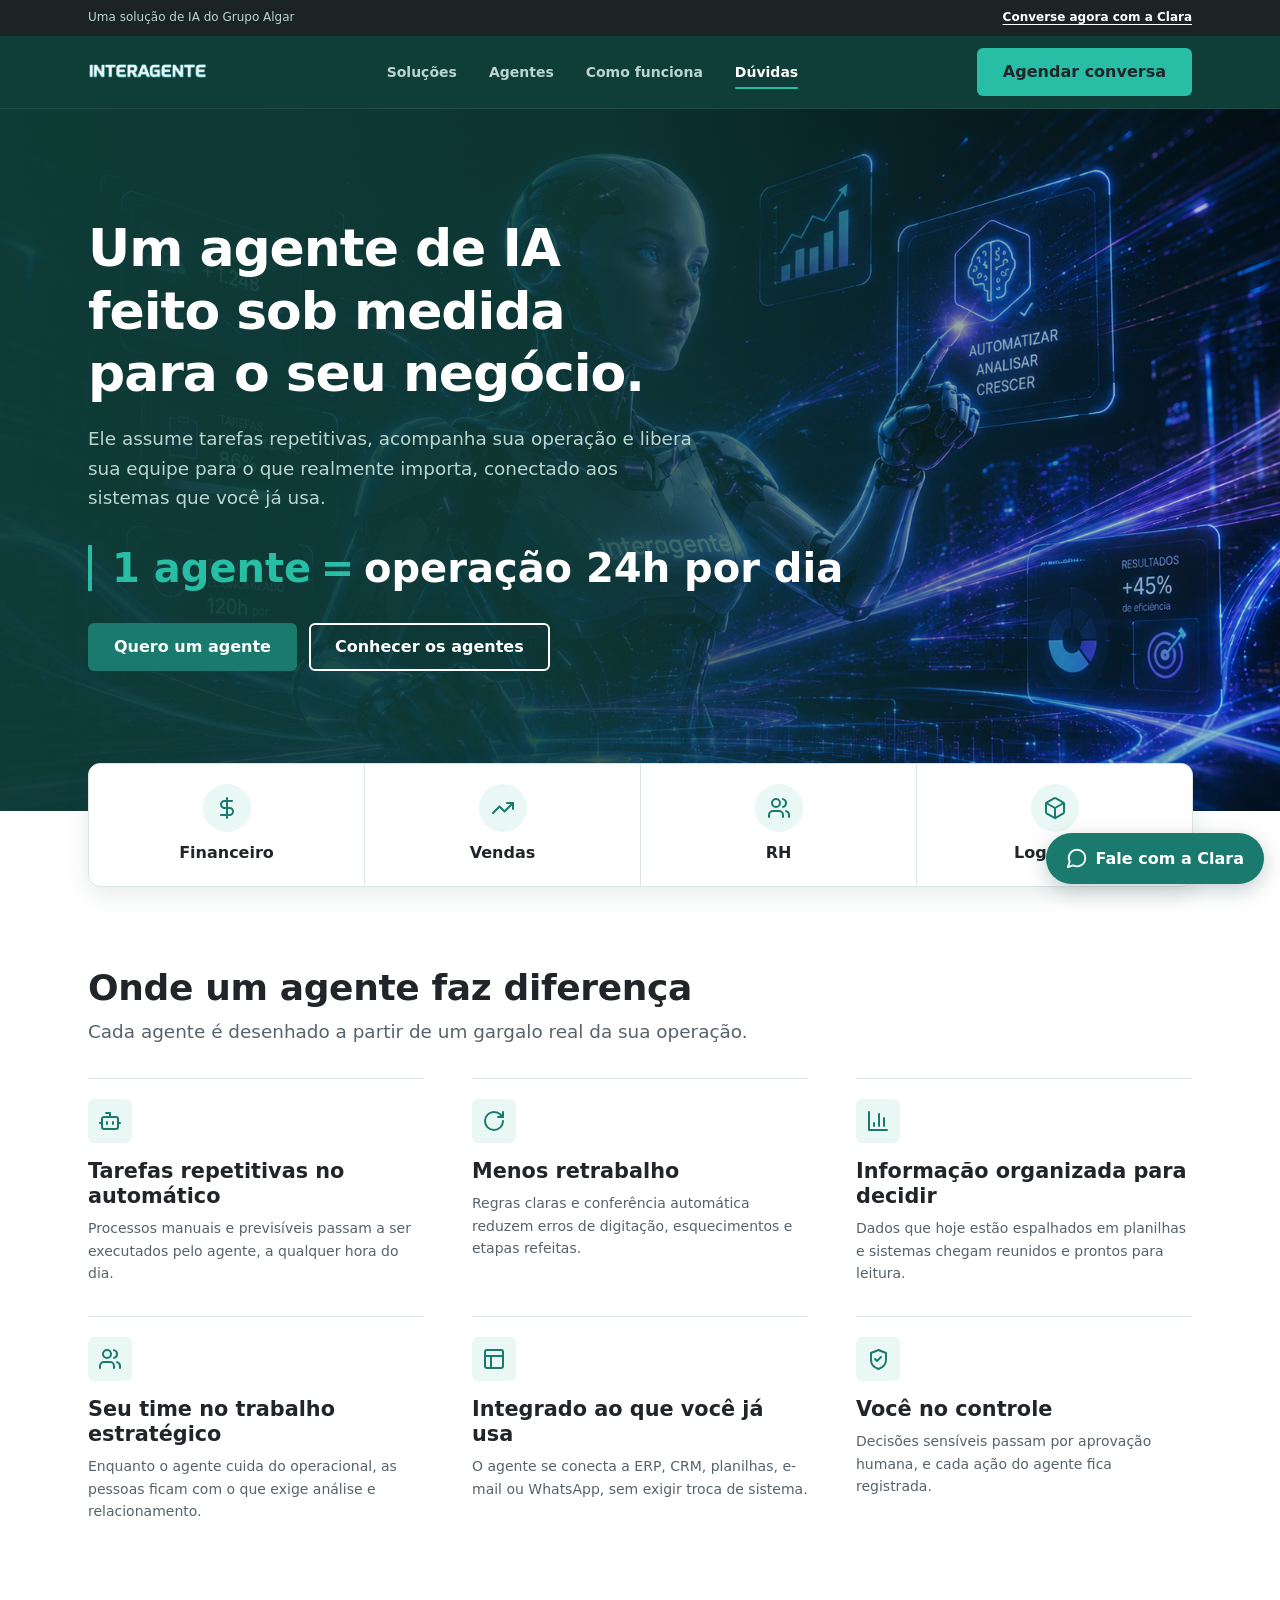
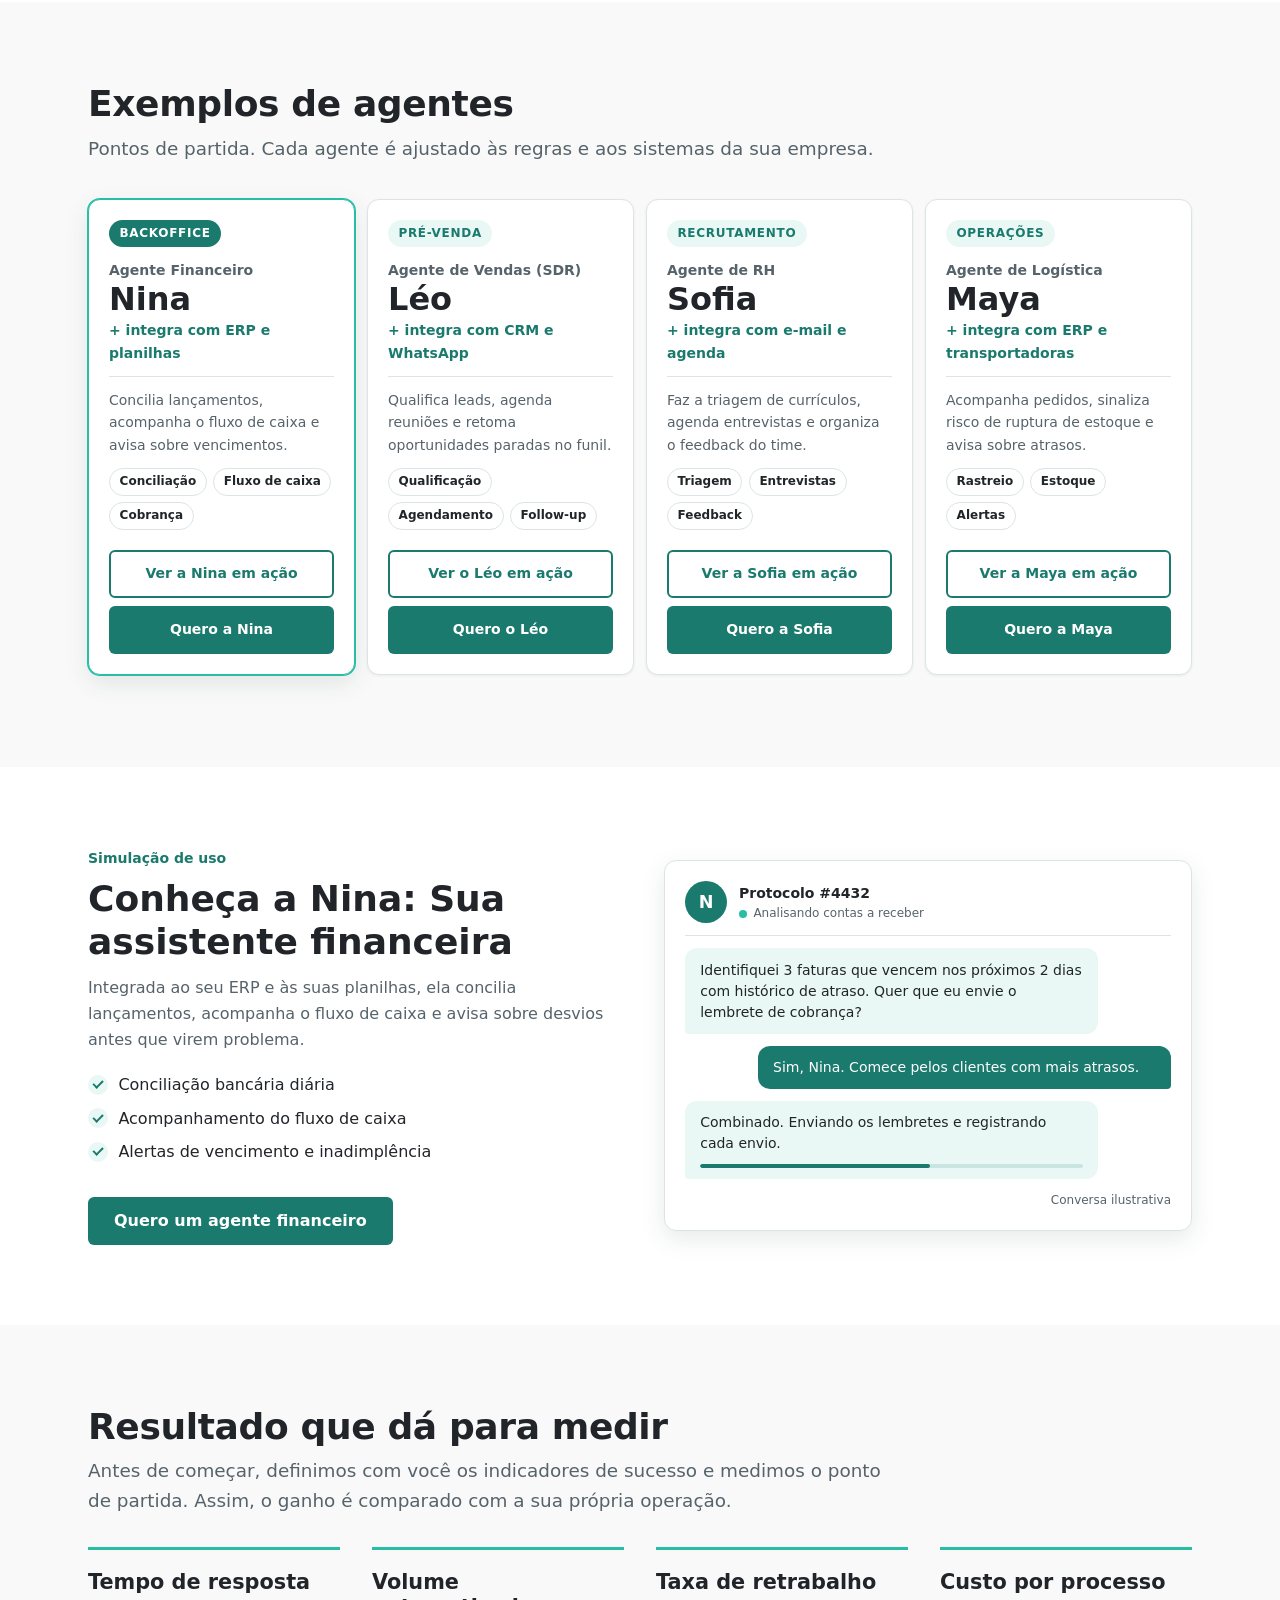
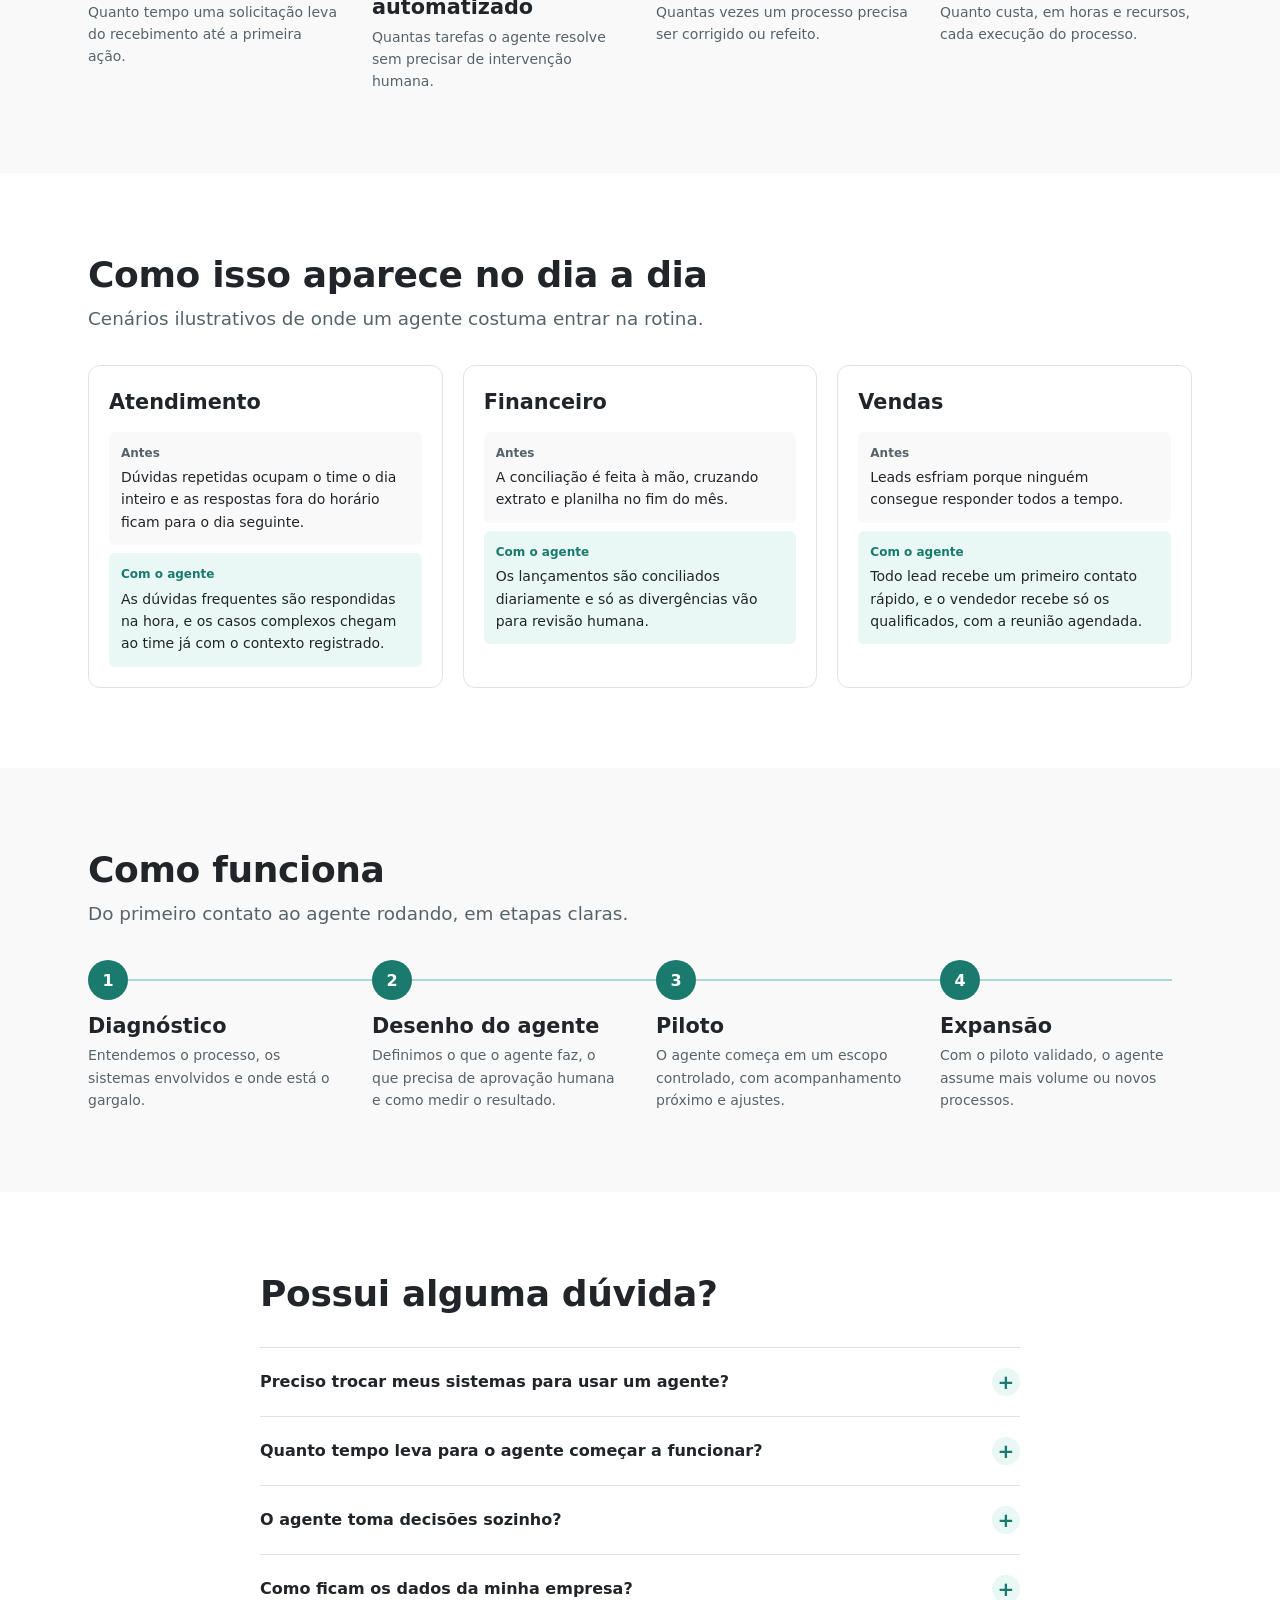
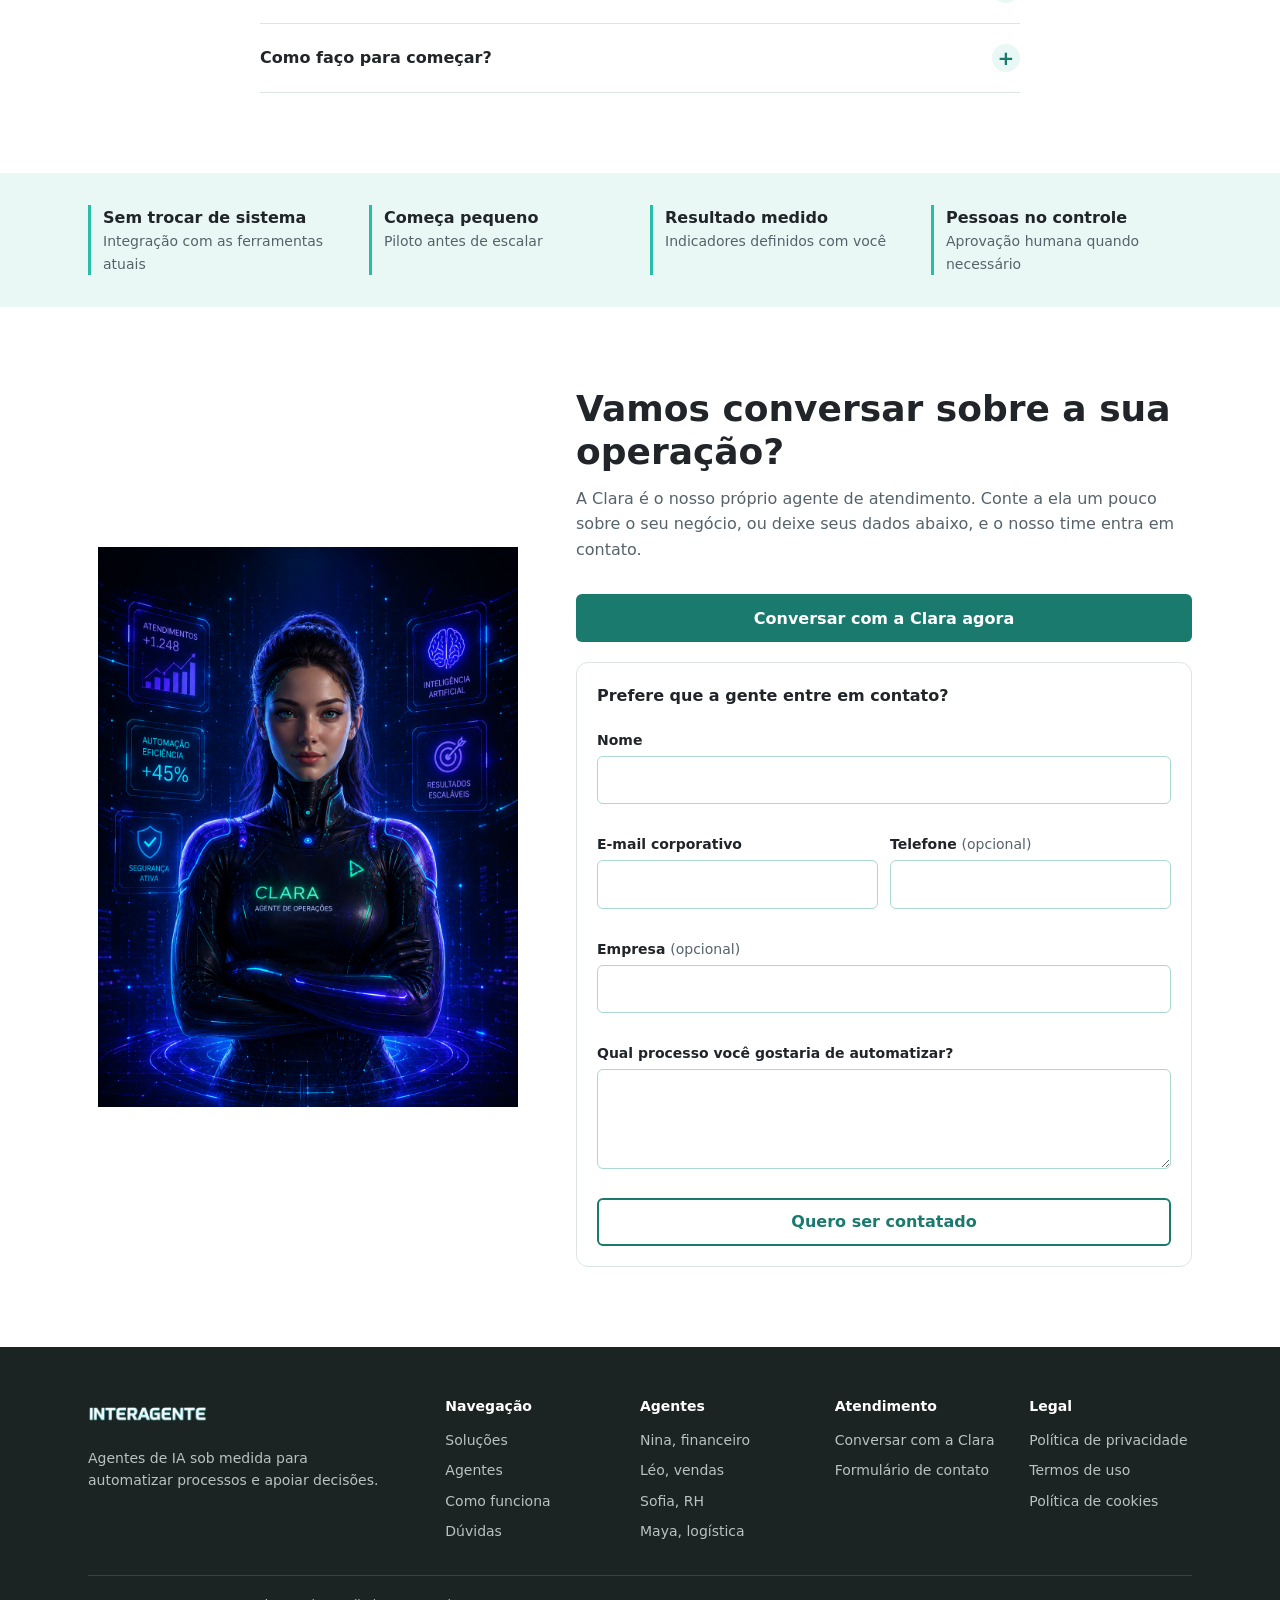
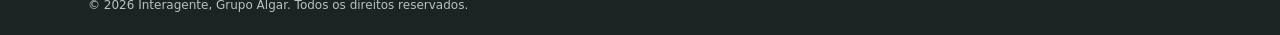
==== commit ab911f4d: "Change button classes and update agent tag" ====
--- a/index.html
+++ b/index.html
@@ -48,7 +48,7 @@
       </ul>
     </nav>
 
-    <a href="#contato" class="btn btn--primary navbar__cta">Agendar conversa</a>
+    <a href="#contato" class="btn btn--accent navbar__cta">Agendar conversa</a>
 
     <button class="navbar__hamburger" aria-label="Abrir menu" aria-expanded="false" aria-controls="mobile-menu">
       <span></span><span></span><span></span>
@@ -61,7 +61,7 @@
       <li><a href="#agentes"       class="navbar__link">Agentes</a></li>
       <li><a href="#como-funciona" class="navbar__link">Como funciona</a></li>
       <li><a href="#duvidas"       class="navbar__link">Dúvidas</a></li>
-      <li><a href="#contato" class="btn btn--primary btn--full">Agendar conversa</a></li>
+      <li><a href="#contato" class="btn btn--accent btn--full">Agendar conversa</a></li>
     </ul>
   </nav>
 </header>
@@ -185,7 +185,7 @@
     <div class="agents-grid" id="agents-grid">
 
       <article class="agent-card is-active" data-agent="nina">
-        <p class="agent-card__tag">Mais procurado</p>
+        <p class="agent-card__tag">Backoffice</p>
         <p class="agent-card__role">Agente Financeiro</p>
         <h3 class="agent-card__name">Nina</h3>
         <p class="agent-card__plus">+ integra com ERP e planilhas</p>
--- a/assets/css/variables.css
+++ b/assets/css/variables.css
@@ -1,93 +1,75 @@
 /* ─────────────────────────────────────────────
-   variables.css – Design Tokens
-   Identidade visual: Algar + NextIA (tema claro)
+   variables.css – Design tokens
+   Identidade: Algar (cores e fonte extraídas de algar.com.br)
+   Contrastes conferidos para WCAG AA.
 ───────────────────────────────────────────── */
 :root {
-  /* ── Paleta de cores – Algar (tema claro) ── */
+  /* ── Marca Algar ── */
+  --color-accent:       #28BEA5;  /* Verde-água Algar: ícones, detalhes, fundos de destaque */
+  --color-accent-dark:  #239687;  /* Tom escuro Algar: seleção, barra de rolagem */
+  --color-accent-deep:  #1A7A6D;  /* Botões e links com texto branco (5,19:1) */
+  --color-accent-ink:   #146359;  /* Hover dos botões (7,1:1 com branco) */
+  --color-accent-soft:  #E9F8F5;  /* Fundo suave de destaque */
 
-  /* Fundos gerais das seções */
-  --color-bg:             #FFFFFF;   /* Fundo padrão das seções */
-  --color-bg-alt:         #F4F9F8;   /* Fundo alternado (zebra entre seções), leve tom petróleo */
+  /* ── Superfícies ── */
+  --color-bg:           #FFFFFF;
+  --color-bg-alt:       #F9F9F9;  /* Fundo alternado usado no site da Algar */
+  --color-surface-dark: #0F3D37;  /* Hero (overlay) e faixa superior */
+  --color-footer:       #1B2422;
 
-  /* Header / Nav — único trecho escuro, como na Algar */
-  --color-header-bg:      #0B2A28;   /* NOVO — petróleo institucional, só no topo */
-  --color-header-text:    #FFFFFF;   /* NOVO — texto do menu sobre o header escuro */
+  /* ── Texto ── */
+  --color-text:         #212529;  /* Cor de texto do site da Algar */
+  --color-text-muted:   #56636A;  /* 6,2:1 sobre branco */
+  --color-text-inverse: #FFFFFF;
+  --color-text-inverse-muted: #B9D6D1;
+  --color-footer-text:  #B8C2C0;
 
-  /* Superfícies / Cards */
-  --color-card:           #FFFFFF;   /* Card padrão, branco com sombra */
-  --color-card-alt:       #E6F5F3;   /* Card com leve tom turquesa, para stats/destaques */
-  --color-card-iris:      #D9F0EA;   /* Card com tom esverdeado mais forte, para blocos de agente */
-
-  /* Bordas */
-  --color-border:         rgba(0, 169, 157, 0.25);
-
-  /* ── Cores principais da marca ── */
-  --color-accent:         #00A99D;   /* Turquesa Algar — cor de ação (botões, links, ícones) */
-  --color-accent-dark:    #007A6E;   /* Verde escuro Algar — hover/estados */
-  --color-accent-soft:    rgba(0, 169, 157, 0.10);
-   --color-text-inverse-muted: #AFD4D0;  /* NOVO — texto secundário sobre fundo escuro (hero, navbar mobile) */
-
-  /* Estados / feedback */
-  --color-red:            #E63950;
-  --color-orange:         #FF9653;
-  --color-yellow:         #F5B400;   /* Amarelo do CTA, como na Algar */
-  --color-green:          #00A99D;
-  --color-gray-badge:     #E2E8E8;
-
-  /* ── Neutros / texto ── */
-  --color-white:          #FFFFFF;
-  --color-text:            #14232B;  /* NOVO — texto principal sobre fundo claro */
-  --color-text-inverse:    #FFFFFF;  /* NOVO — texto sobre fundo escuro (header, cards escuros pontuais) */
-  --color-text-muted:      #4A6367;
-  --color-text-dim:        #7A9296;
-  --color-light:           #FFEFE4;
+  /* ── Linhas e estados ── */
+  --color-border:       #DCE5E3;
+  --color-border-strong:#A9D9D0;
+  --color-danger:       #CC0000;  /* Mesmo vermelho de erro do site da Algar */
 
   /* ── Tipografia ── */
-  --font-condensed:       'Roboto Condensed', sans-serif;
-  --font-base:            'Roboto', sans-serif;
+  --font-base: 'Montserrat', system-ui, -apple-system, 'Segoe UI', Roboto, sans-serif;
 
-  /* ── Escala tipográfica ── */
-  --text-hero:      clamp(2rem, 4vw + 0.5rem, 3.25rem);
-  --text-h2:        clamp(1.5rem, 2.2vw + 0.5rem, 2.1rem);
-  --text-h3:        clamp(1.15rem, 1.6vw + 0.25rem, 1.5rem);
-  --text-body-lg:   clamp(1rem, 1.1vw + 0.2rem, 1.15rem);
-  --text-body:      1rem;
-  --text-sm:        0.875rem;
-  --text-xs:        0.75rem;
+  --text-display: clamp(2.25rem, 4.5vw + 0.5rem, 3.75rem);
+  --text-h1:      clamp(2rem, 3.6vw + 0.5rem, 3.25rem);
+  --text-h2:      clamp(1.6rem, 2vw + 0.75rem, 2.25rem);
+  --text-h3:      clamp(1.1rem, 0.6vw + 0.95rem, 1.3rem);
+  --text-body-lg: clamp(1.05rem, 0.4vw + 0.95rem, 1.15rem);
+  --text-body:    1rem;
+  --text-sm:      0.875rem;
+  --text-xs:      0.75rem;
 
   /* ── Espaçamento ── */
-  --space-xs:   0.5rem;
-  --space-sm:   0.75rem;
-  --space-md:   1.25rem;
-  --space-lg:   2rem;
-  --space-xl:   3rem;
-  --space-2xl:  4.5rem;
+  --space-xs:  0.5rem;
+  --space-sm:  0.75rem;
+  --space-md:  1.25rem;
+  --space-lg:  2rem;
+  --space-xl:  3rem;
+  --space-2xl: 5rem;
 
   /* ── Layout ── */
-  --container-max:   1200px;
-  --container-px:    clamp(1.25rem, 4vw, 5rem);
+  --container-max:    1200px;
+  --container-narrow: 760px;
+  --container-px:     clamp(1.25rem, 4vw, 3rem);
+  --topbar-height:    36px;
+  --navbar-height:    72px;
 
   /* ── Bordas ── */
-  --radius-sm:   8px;
-  --radius-md:   14px;
-  --radius-lg:   20px;
+  --radius-sm:   6px;
+  --radius-md:   12px;
   --radius-pill: 999px;
 
   /* ── Sombras ── */
-  --shadow-card:
-    0 4px 20px rgba(11, 42, 40, 0.08);   /* mais suave, pensada pra fundo claro */
-  --shadow-btn:
-    0 4px 16px rgba(0, 169, 157, 0.35);
+  --shadow-sm:    0 1px 3px rgba(15, 61, 55, 0.08);
+  --shadow-card:  0 8px 24px rgba(15, 61, 55, 0.10);
+  --shadow-float: 0 6px 20px rgba(15, 61, 55, 0.25);
 
   /* ── Transições ── */
-  --transition-fast:   150ms ease;
-  --transition-base:   300ms ease;
-  --transition-slow:   500ms ease;
+  --transition-fast: 150ms ease;
+  --transition-base: 250ms ease;
 
-  /* ── Navbar ── */
-  --navbar-height: 76px;
-
-  /* ── Breakpoints ── */
-  --bp-tablet:  768px;
-  --bp-desktop: 1024px;
+  /* Breakpoints (referência; media queries não aceitam variáveis):
+     544px · 768px · 1024px · 1440px — os mesmos do site da Algar */
 }
--- a/assets/css/base.css
+++ b/assets/css/base.css
@@ -1,45 +1,76 @@
 /* ─────────────────────────────────────────────
-   base.css  –  Estilos globais / tipografia base
-   (sem alterações — funciona via aliases no variables.css)
+   base.css – Estilos globais e tipografia
 ───────────────────────────────────────────── */
+
 html {
-  font-size: clamp(15px, 1.1vw, 18px);
+  font-size: 100%;
+  scroll-behavior: smooth;
+  scroll-padding-top: calc(var(--navbar-height) + 1rem); /* âncoras não ficam sob o header */
+  scrollbar-color: var(--color-accent) var(--color-accent-dark); /* igual ao site da Algar */
 }
+
 body {
   font-family: var(--font-base);
   font-size: var(--text-body);
-  color: var(--color-dark);
+  font-weight: 400;
+  line-height: 1.6;
+  color: var(--color-text);
   background-color: var(--color-bg);
 }
-h1, h2, h3, h4, h5, h6 {
+
+h1, h2, h3, h4 {
+  font-weight: 700;
   line-height: 1.2;
+  color: var(--color-text);
 }
+
 p {
-  line-height: 1.6;
+  max-width: 68ch;
 }
-/* Utilitários de texto */
-.text--dark    { color: var(--color-primary-dark); }
-.text--primary { color: var(--color-primary); }
-.text--accent  { color: var(--color-accent); }
-.text--white   { color: var(--color-white); }
-.text--gray    { color: var(--color-gray); }
-/* Acessibilidade – foco visível */
+
+strong {
+  font-weight: 700;
+}
+
+/* Seleção de texto com as cores da Algar */
+::selection {
+  background: var(--color-accent-dark);
+  color: var(--color-text-inverse);
+}
+
+/* Foco visível em qualquer elemento interativo */
 :focus-visible {
-  outline: 3px solid var(--color-primary);
+  outline: 3px solid var(--color-accent-deep);
   outline-offset: 3px;
   border-radius: var(--radius-sm);
 }
-/* Skip link */
+
+/* Link para pular direto ao conteúdo */
 .skip-link {
   position: absolute;
   top: -999px;
   left: 1rem;
-  z-index: 9999;
-  background: var(--color-primary);
-  color: var(--color-white);
-  padding: 0.5rem 1rem;
+  z-index: 10000;
+  padding: 0.6rem 1rem;
   border-radius: var(--radius-sm);
+  background: var(--color-accent-deep);
+  color: var(--color-text-inverse);
+  font-weight: 600;
 }
+
 .skip-link:focus {
   top: 1rem;
 }
+
+/* Esconde visualmente, mas mantém para leitores de tela */
+.visually-hidden {
+  position: absolute;
+  width: 1px;
+  height: 1px;
+  padding: 0;
+  margin: -1px;
+  overflow: hidden;
+  clip: rect(0, 0, 0, 0);
+  white-space: nowrap;
+  border: 0;
+}
--- a/assets/css/layout.css
+++ b/assets/css/layout.css
@@ -1,8 +1,7 @@
 /* ─────────────────────────────────────────────
-   layout.css  –  Container, grid e helpers de layout
+   layout.css – Container e estrutura de seções
 ───────────────────────────────────────────── */
 
-/* ── Container central ── */
 .container {
   width: 100%;
   max-width: var(--container-max);
@@ -10,42 +9,31 @@
   padding-inline: var(--container-px);
 }
 
-/* ── Seção base ── */
+.container--narrow {
+  max-width: calc(var(--container-narrow) + 2 * var(--container-px));
+}
+
 .section {
   padding-block: var(--space-xl);
-  width: 100%;
 }
 
-
-.hero .container {
-  margin-inline: 0; /* remove centralização */
+.section--alt {
+  background-color: var(--color-bg-alt);
 }
 
-
-.section .container {
-  max-width: 1200px; /* aumenta bastante */
+/* Cabeçalho de seção: título + subtítulo (padrão Algar) */
+.section__head {
+  margin-bottom: var(--space-lg);
 }
 
+.section__title {
+  font-size: var(--text-h2);
+  font-weight: 800;
+  letter-spacing: -0.01em;
+}
 
-
-/* ── Flex helpers ── */
-.flex          { display: flex; }
-.flex-center   { display: flex; align-items: center; justify-content: center; }
-.flex-between  { display: flex; align-items: center; justify-content: space-between; }
-.flex-col      { display: flex; flex-direction: column; }
-.gap-sm        { gap: var(--space-sm); }
-.gap-md        { gap: var(--space-md); }
-.gap-lg        { gap: var(--space-lg); }
-
-/* ── Visibilidade ── */
-.visually-hidden {
-  position: absolute;
-  width: 1px;
-  height: 1px;
-  padding: 0;
-  margin: -1px;
-  overflow: hidden;
-  clip: rect(0,0,0,0);
-  white-space: nowrap;
-  border: 0;
+.section__subtitle {
+  margin-top: var(--space-xs);
+  font-size: var(--text-body-lg);
+  color: var(--color-text-muted);
 }
--- a/assets/css/components.css
+++ b/assets/css/components.css
@@ -1,8 +1,8 @@
 /* ─────────────────────────────────────────────
-   components.css  –  Componentes reutilizáveis (tema claro Algar)
-   Mobile-first: estilos base aqui valem para mobile;
-   ajustes de tablet/desktop ficam em responsive.css.
+   components.css – Peças reutilizáveis
+   Mobile-first. Ajustes de tela maior em responsive.css.
 ───────────────────────────────────────────── */
+
 
 /* ══════════════ BOTÕES ══════════════ */
 
@@ -10,555 +10,505 @@
   display: inline-flex;
   align-items: center;
   justify-content: center;
-  gap: 0.6rem;
-  padding: 0.85rem 1.75rem;
+  gap: 0.5rem;
+  min-height: 48px;
+  padding: 0.75rem 1.5rem;
+  border: 2px solid transparent;
   border-radius: var(--radius-sm);
-  font-size: clamp(0.95rem, 1.1vw, 1.05rem);
-  font-weight: 700;
-  font-family: var(--font-base);
-  line-height: 1;
-  border: 2px solid transparent;
-  transition:
-    background-color var(--transition-fast),
-    box-shadow       var(--transition-fast),
-    transform         var(--transition-fast);
-  white-space: nowrap;
-  cursor: pointer;
-}
-
+  font-size: var(--text-body);
+  font-weight: 700;
+  line-height: 1.2;
+  text-align: center;
+  transition: background-color var(--transition-fast), color var(--transition-fast),
+              border-color var(--transition-fast);
+}
+
+/* Primário: verde Algar escurecido para texto branco passar no contraste */
 .btn--primary {
+  background-color: var(--color-accent-deep);
+  color: var(--color-text-inverse);
+}
+.btn--primary:hover { background-color: var(--color-accent-ink); }
+
+.btn--outline {
+  border-color: var(--color-accent-deep);
+  color: var(--color-accent-deep);
+  background-color: transparent;
+}
+.btn--outline:hover { background-color: var(--color-accent-soft); }
+
+/* Destaque: verde Algar puro com texto escuro (6,6:1), para fundos escuros */
+.btn--accent {
   background-color: var(--color-accent);
-  color: #04140d; /* texto escuro sobre turquesa — contraste ok em tema claro também */
-}
-
-.btn--primary:hover,
-.btn--primary:focus-visible {
-  box-shadow: var(--shadow-btn);
-  transform: translateY(-2px);
-}
-
-.btn--primary:active {
-  transform: translateY(0);
-  box-shadow: none;
-}
-
-.btn--outline {
+  color: var(--color-text);
+}
+.btn--accent:hover { background-color: #3FD0B8; }
+
+/* Fantasma: só sobre fundo escuro (hero) */
+.btn--ghost {
+  border-color: var(--color-text-inverse);
+  color: var(--color-text-inverse);
   background-color: transparent;
-  border-color: var(--color-accent);
-  color: var(--color-accent);
-}
-
-.btn--outline:hover,
-.btn--outline:focus-visible {
+}
+.btn--ghost:hover { background-color: rgba(255, 255, 255, 0.12); }
+
+.btn--full { width: 100%; }
+
+.btn:disabled {
+  opacity: 0.6;
+  cursor: not-allowed;
+}
+
+
+/* ══════════════ CARD DE SOLUÇÃO ══════════════
+   Bloco discreto, sem caixa: ícone + título + texto,
+   separado por uma linha no topo. */
+
+.card {
+  display: flex;
+  flex-direction: column;
+  gap: var(--space-xs);
+  padding-top: var(--space-md);
+  border-top: 1px solid var(--color-border);
+}
+
+.card__icon {
+  display: grid;
+  place-items: center;
+  width: 44px;
+  height: 44px;
+  margin-bottom: var(--space-xs);
+  border-radius: var(--radius-sm);
   background-color: var(--color-accent-soft);
-  transform: translateY(-2px);
-}
-
-.btn--icon svg { flex-shrink: 0; }
-.btn--full { width: 100%; }
-
-
-/* ══════════════ TAG PILL (ex: "Na prática") ══════════════ */
-
-.tag-pill {
-  display: inline-block;
-  background-color: var(--color-accent-soft);
-  color: var(--color-accent);
-  font-size: var(--text-xs);
-  font-weight: 700;
-  letter-spacing: 0.08em;
-  text-transform: uppercase;
-  padding: 0.35rem 0.85rem;
-  border-radius: var(--radius-pill);
-  margin-bottom: var(--space-sm);
-}
-
-
-/* ══════════════ CARDS (Onde Atuamos) ══════════════ */
-
-.cards-grid {
-  display: grid;
-  grid-template-columns: repeat(2, 1fr);
-  gap: var(--space-sm);
-  margin-top: var(--space-lg);
-}
-
-.card {
-  background-color: var(--color-card);
+  color: var(--color-accent-deep);
+}
+.card__icon svg { width: 24px; height: 24px; }
+
+.card__title { font-size: var(--text-h3); }
+
+.card__text {
+  font-size: var(--text-sm);
+  color: var(--color-text-muted);
+}
+
+
+/* ══════════════ CARD DE AGENTE (formato card de plano Algar) ══════════════ */
+
+.agent-card {
+  display: flex;
+  flex-direction: column;
+  padding: var(--space-md);
   border: 1px solid var(--color-border);
   border-radius: var(--radius-md);
+  background-color: var(--color-bg);
+  box-shadow: var(--shadow-sm);
+  transition: border-color var(--transition-base), box-shadow var(--transition-base);
+}
+
+.agent-card.is-active {
+  border-color: var(--color-accent);
+  box-shadow: 0 0 0 1px var(--color-accent), var(--shadow-card);
+}
+
+/* Tag em caixa alta, como "MEGA OFERTA" nos cards da Algar */
+.agent-card__tag {
+  align-self: flex-start;
+  margin-bottom: var(--space-sm);
+  padding: 0.25rem 0.65rem;
+  border-radius: var(--radius-pill);
+  background-color: var(--color-accent-soft);
+  color: var(--color-accent-deep);
+  font-size: var(--text-xs);
+  font-weight: 700;
+  letter-spacing: 0.06em;
+  text-transform: uppercase;
+}
+
+.agent-card.is-active .agent-card__tag {
+  background-color: var(--color-accent-deep);
+  color: var(--color-text-inverse);
+}
+
+.agent-card__role {
+  font-size: var(--text-sm);
+  font-weight: 600;
+  color: var(--color-text-muted);
+}
+
+.agent-card__name {
+  font-size: 2rem;
+  font-weight: 800;
+  line-height: 1.1;
+}
+
+.agent-card__plus {
+  margin-top: 0.15rem;
+  font-size: var(--text-sm);
+  font-weight: 600;
+  color: var(--color-accent-deep);
+}
+
+.agent-card__desc {
+  margin-top: var(--space-sm);
+  padding-top: var(--space-sm);
+  border-top: 1px solid var(--color-border);
+  font-size: var(--text-sm);
+  color: var(--color-text-muted);
+}
+
+.agent-card__skills {
+  display: flex;
+  flex-wrap: wrap;
+  gap: 0.4rem;
+  margin-top: var(--space-sm);
+}
+
+.agent-card__skills li {
+  padding: 0.2rem 0.6rem;
+  border: 1px solid var(--color-border);
+  border-radius: var(--radius-pill);
+  font-size: var(--text-xs);
+  font-weight: 600;
+}
+
+.agent-card__actions {
+  display: flex;
+  flex-direction: column;
+  gap: var(--space-xs);
+  margin-top: auto;            /* empurra os botões para o fim do card */
+  padding-top: var(--space-md);
+}
+
+.agent-card__actions .btn {
+  padding-inline: 0.75rem;
+  font-size: var(--text-sm);
+}
+
+
+/* ══════════════ CHAT ILUSTRATIVO (simulação do agente) ══════════════ */
+
+.chat-mock__header {
+  display: flex;
+  align-items: center;
+  gap: var(--space-sm);
+  padding-bottom: var(--space-sm);
+  margin-bottom: var(--space-sm);
+  border-bottom: 1px solid var(--color-border);
+}
+
+.chat-mock__avatar {
+  display: grid;
+  place-items: center;
+  flex-shrink: 0;
+  width: 42px;
+  height: 42px;
+  border-radius: 50%;
+  background-color: var(--color-accent-deep);
+  color: var(--color-text-inverse);
+  font-size: 1.1rem;
+  font-weight: 800;
+}
+
+.chat-mock__protocol {
+  font-size: var(--text-sm);
+  font-weight: 700;
+}
+
+.chat-mock__status {
+  display: flex;
+  align-items: center;
+  gap: 0.4rem;
+  font-size: var(--text-xs);
+  color: var(--color-text-muted);
+}
+
+.chat-mock__status::before {
+  content: "";
+  width: 8px;
+  height: 8px;
+  border-radius: 50%;
+  background-color: var(--color-accent);
+}
+
+.chat-mock__bubble {
+  max-width: 85%;
+  margin-bottom: var(--space-sm);
+  padding: 0.7rem 0.95rem;
+  border-radius: var(--radius-md);
+  font-size: var(--text-sm);
+  line-height: 1.5;
+}
+
+.chat-mock__bubble--agent {
+  border-bottom-left-radius: 4px;
+  background-color: var(--color-accent-soft);
+}
+
+.chat-mock__bubble--user {
+  margin-left: auto;
+  border-bottom-right-radius: 4px;
+  background-color: var(--color-accent-deep);
+  color: var(--color-text-inverse);
+}
+
+.chat-mock__progress {
+  height: 4px;
+  margin-top: 0.6rem;
+  overflow: hidden;
+  border-radius: var(--radius-pill);
+  background-color: rgba(26, 122, 109, 0.15);
+}
+
+.chat-mock__progress span {
+  display: block;
+  width: 60%;
+  height: 100%;
+  border-radius: inherit;
+  background-color: var(--color-accent-deep);
+  animation: progress 2.4s ease-in-out infinite alternate;
+}
+
+@keyframes progress {
+  from { width: 20%; }
+  to   { width: 85%; }
+}
+
+.chat-mock__note {
+  font-size: var(--text-xs);
+  color: var(--color-text-muted);
+  text-align: right;
+}
+
+
+/* ══════════════ INDICADOR (Resultado que dá para medir) ══════════════ */
+
+.metric {
+  padding-top: var(--space-md);
+  border-top: 3px solid var(--color-accent);
+}
+
+.metric__title { font-size: var(--text-h3); }
+
+.metric__text {
+  margin-top: 0.35rem;
+  font-size: var(--text-sm);
+  color: var(--color-text-muted);
+}
+
+
+/* ══════════════ CENÁRIO (antes × com o agente) ══════════════ */
+
+.cenario {
+  display: flex;
+  flex-direction: column;
   padding: var(--space-md);
-  display: flex;
-  flex-direction: column;
-  gap: 0.6rem;
-  transition: transform var(--transition-base), box-shadow var(--transition-base);
-}
-
-.card:hover {
-  transform: translateY(-4px);
-  box-shadow: var(--shadow-card);
-}
-
-.card__icon {
-  display: inline-flex;
-  align-items: center;
-  justify-content: center;
+  border: 1px solid var(--color-border);
+  border-radius: var(--radius-md);
+}
+
+.cenario__area {
+  margin-bottom: var(--space-sm);
+  font-size: var(--text-h3);
+  font-weight: 700;
+}
+
+.cenario__compare {
+  display: flex;
+  flex-direction: column;
+  gap: var(--space-xs);
+}
+
+.cenario__row {
+  padding: var(--space-sm);
+  border-radius: var(--radius-sm);
+}
+
+.cenario__row dt {
+  margin-bottom: 0.2rem;
+  font-size: var(--text-xs);
+  font-weight: 700;
+}
+
+.cenario__row dd { font-size: var(--text-sm); }
+
+.cenario__row--antes { background-color: var(--color-bg-alt); }
+.cenario__row--antes dt { color: var(--color-text-muted); }
+
+.cenario__row--depois { background-color: var(--color-accent-soft); }
+.cenario__row--depois dt { color: var(--color-accent-deep); }
+
+
+/* ══════════════ ETAPA (Como funciona) ══════════════ */
+
+.step {
+  position: relative;
+  display: flex;
+  flex-direction: column;
+  gap: 0.35rem;
+}
+
+.step__number {
+  display: grid;
+  place-items: center;
   width: 40px;
   height: 40px;
-  font-size: 1.2rem;
-  background-color: var(--color-accent-soft);
-  border-radius: var(--radius-sm);
-}
-.card__icon svg,
-.form-card__icon svg,
-.chat-mock__avatar svg {
-  width: 28px;
-  height: 28px;
-  color: var(--color-accent);
-}
-
-.card__title {
-  color: var(--color-text); /* AJUSTADO — era --color-white; card agora é claro */
-  font-size: var(--text-body-lg);
-  font-weight: 700;
-  font-family: var(--font-base);
-  line-height: 1.3;
-}
-
-.card__text {
-  color: var(--color-text-muted);
-  font-size: var(--text-sm);
-  font-weight: 400;
-  line-height: 1.55;
-}
-
-
-/* ══════════════ STATS (Resultados) ══════════════ */
-
-.stats-grid {
-  display: grid;
-  grid-template-columns: repeat(2, 1fr);
-  gap: var(--space-sm);
-  margin-top: var(--space-xl);
-}
-
-.stat {
-  background-color: var(--color-card-alt);
-  border: 1px solid var(--color-border);
-  border-radius: var(--radius-md);
-  padding: var(--space-md);
-  display: flex;
-  flex-direction: column;
-  gap: 0.4rem;
-  text-align: center;
-}
-
-.stat__number {
-  color: var(--color-accent);
-  font-family: var(--font-condensed);
-  font-size: clamp(1.75rem, 4vw, 2.5rem);
-  font-weight: 700;
-  line-height: 1;
-}
-
-.stat__symbol { font-size: 0.7em; }
-
-.stat__label-bold {
-  color: var(--color-text); /* AJUSTADO — era --color-white */
-  font-size: var(--text-xs);
-  font-weight: 700;
-  letter-spacing: 0.06em;
-  text-transform: uppercase;
-}
-
-.stat__label {
-  color: var(--color-text-muted);
-  font-size: var(--text-sm);
-  font-weight: 400;
-  line-height: 1.45;
-}
-
-
-/* ══════════════ TESTIMONIALS (Parceiros) ══════════════ */
-
-.testimonials-grid {
-  display: grid;
-  grid-template-columns: 1fr;
-  gap: var(--space-md);
-  margin-top: var(--space-xl);
-}
-
-.testimonial {
-  background-color: var(--color-card);
-  border: 1px solid var(--color-border);
-  border-radius: var(--radius-md);
-  padding: var(--space-md);
-  display: flex;
-  flex-direction: column;
-  gap: var(--space-sm);
-  transition: transform var(--transition-base);
-}
-
-.testimonial:hover { transform: translateY(-4px); }
-
-.testimonial__header {
-  display: flex;
-  align-items: center;
-  gap: 0.75rem;
-}
-
-.testimonial__avatar {
-  width: 38px;
-  height: 38px;
+  margin-bottom: var(--space-xs);
   border-radius: 50%;
-  border: 1.5px solid var(--color-accent);
-  flex-shrink: 0;
-}
-
-.testimonial__header strong {
-  display: block;
-  color: var(--color-text); /* AJUSTADO — era --color-white */
-  font-size: var(--text-sm);
-  font-weight: 700;
-}
-
-.testimonial__header span {
-  display: block;
-  color: var(--color-text-dim);
-  font-size: var(--text-xs);
-}
-
-.testimonial p {
-  color: var(--color-text-muted);
-  font-size: var(--text-sm);
-  font-style: italic;
-  line-height: 1.6;
-}
-
-
-/* ══════════════ AGENTES EXEMPLO (cards "Bia") ══════════════ */
-
-.agents-grid {
-  display: grid;
-  grid-template-columns: 1fr;
-  gap: var(--space-sm);
-  margin-top: var(--space-xl);
-}
-
-.agent-card {
-  background-color: var(--color-card-iris);
-  border: 1px solid var(--color-border);
-  border-radius: var(--radius-md);
-  padding: var(--space-md);
-  width: 100%;
-  text-align: left;
-  font-family: var(--font-base);
-  cursor: pointer;
-  transition:
-    border-color var(--transition-fast),
-    background-color var(--transition-fast),
-    transform var(--transition-fast),
-    box-shadow var(--transition-fast);
-}
-
-.agent-card:hover {
-  transform: translateY(-3px);
-  box-shadow: var(--shadow-card);
-}
-
-.agent-card.is-active {
-  border-color: var(--color-accent);
-  background-color: var(--color-accent-soft);
-}
-
-.agent-card.is-active .agent-card__name {
-  color: var(--color-accent);
-}
-
-.agent-card__name {
-  color: var(--color-text); /* AJUSTADO — era --color-white */
-  font-size: var(--text-body-lg);
-  font-weight: 700;
-  font-family: var(--font-base);
-}
-
-.agent-card__role {
-  color: var(--color-accent);
-  font-size: var(--text-xs);
-  font-weight: 500;
-  margin-bottom: 0.6rem;
-}
-
-.agent-card__desc {
-  color: var(--color-text-muted);
-  font-size: var(--text-sm);
-  font-style: italic;
-  line-height: 1.5;
-}
-
-
-/* ══════════════ CHECK LIST (Íris) ══════════════ */
-
-.check-list {
-  display: flex;
-  flex-direction: column;
-  gap: 0.65rem;
-  list-style: none;
-  margin: var(--space-md) 0;
-}
-
-.check-list__item {
-  display: flex;
-  align-items: center;
-  gap: 0.7rem;
-  color: var(--color-text); /* AJUSTADO — era --color-white */
-  font-size: var(--text-sm);
-}
-
-.check-list__icon {
-  display: inline-flex;
-  align-items: center;
-  justify-content: center;
-  width: 20px;
-  height: 20px;
-  flex-shrink: 0;
-  background-color: var(--color-accent);
-  color: #04140d;
-  border-radius: 5px;
-  font-size: 0.7rem;
-  font-weight: 700;
-}
-
-
-/* ══════════════ CHAT MOCK (Íris) ══════════════ */
-
-.chat-mock {
-  background-color: var(--color-card-iris);
-  border: 1px solid var(--color-border);
-  border-radius: var(--radius-lg);
-  overflow: hidden;
-  display: flex;
-  flex-direction: column;
-}
-
-.chat-mock__header {
-  display: flex;
-  align-items: center;
-  gap: 0.75rem;
-  padding: var(--space-sm) var(--space-md);
+  background-color: var(--color-accent-deep);
+  color: var(--color-text-inverse);
+  font-weight: 800;
+  position: relative;
+  z-index: 1;
+}
+
+.step__title { font-size: var(--text-h3); }
+
+.step__text {
+  font-size: var(--text-sm);
+  color: var(--color-text-muted);
+}
+
+
+/* ══════════════ PERGUNTA FREQUENTE ══════════════ */
+
+.faq__item {
   border-bottom: 1px solid var(--color-border);
 }
 
-.chat-mock__avatar {
-  width: 34px;
-  height: 34px;
-  display: inline-flex;
-  align-items: center;
-  justify-content: center;
-  background-color: var(--color-accent-soft);
-  border-radius: 50%;
-  font-size: 1rem;
-}
-
-.chat-mock__header-text { flex: 1; display: flex; flex-direction: column; }
-.chat-mock__header-text strong { color: var(--color-text); font-size: var(--text-sm); } /* AJUSTADO — era --color-white */
-.chat-mock__header-text span { color: var(--color-text-dim); font-size: var(--text-xs); }
-.chat-mock__menu { color: var(--color-text-dim); }
-
-.chat-mock__body {
-  padding: var(--space-md);
-  display: flex;
-  flex-direction: column;
-  gap: var(--space-sm);
-}
-
-.chat-mock__bubble {
-  font-size: var(--text-sm);
-  line-height: 1.55;
-  padding: 0.75rem 1rem;
-  border-radius: var(--radius-md);
-  max-width: 92%;
-}
-
-.chat-mock__bubble--bot {
-  background-color: rgba(11, 42, 40, 0.05); /* AJUSTADO — era rgba(255,255,255,.05), camada clara virou camada escura sutil */
-  color: var(--color-text-muted);
-  border-bottom-left-radius: 4px;
-}
-
-.chat-mock__bubble--user {
-  background-color: var(--color-accent);
-  color: #04140d;
-  font-weight: 500;
-  align-self: flex-end;
-  border-bottom-right-radius: 4px;
-}
-
-.chat-mock__status {
-  background-color: rgba(0, 169, 157, 0.08); /* AJUSTADO — era rgba(92,255,167,.08), cor solta fora do design system; agora usa o turquesa oficial */
-  border: 1px solid var(--color-accent-soft);
-  border-radius: var(--radius-sm);
-  padding: 0.75rem 1rem;
-}
-
-.chat-mock__status p {
-  color: var(--color-accent);
-  font-size: var(--text-xs);
-  margin-bottom: 0.5rem;
-}
-
-.chat-mock__progress {
-  width: 100%;
-  height: 4px;
-  background-color: rgba(11, 42, 40, 0.08); /* AJUSTADO — trilho escuro sutil sobre card claro */
-  border-radius: var(--radius-pill);
-  overflow: hidden;
-}
-
-.chat-mock__progress span {
-  display: block;
-  width: 70%;
-  height: 100%;
-  background-color: var(--color-accent);
-}
-
-.chat-mock__input {
+.faq__item summary {
   display: flex;
   align-items: center;
   justify-content: space-between;
-  gap: var(--space-sm);
-  margin: 0 var(--space-md) var(--space-md);
-  padding: 0.7rem 1rem;
-  background-color: rgba(11, 42, 40, 0.04); /* AJUSTADO — era rgba(255,255,255,.04) */
-  border: 1px solid var(--color-border);
-  border-radius: var(--radius-sm);
-}
-
-.chat-mock__input span:first-child {
-  color: var(--color-text-dim);
-  font-size: var(--text-sm);
-}
-
-.chat-mock__send {
-  color: var(--color-accent);
-  font-size: 0.9rem;
-}
-
-
-/* ══════════════ HISTORY CARDS (Nossa História) ══════════════ */
-
-.history-grid {
+  gap: var(--space-md);
+  padding-block: var(--space-md);
+  font-weight: 600;
+  cursor: pointer;
+  list-style: none;
+}
+
+.faq__item summary::-webkit-details-marker { display: none; }
+
+/* Sinal de + que vira − ao abrir */
+.faq__item summary::after {
+  content: "+";
+  flex-shrink: 0;
   display: grid;
-  grid-template-columns: 1fr;
-  gap: var(--space-md);
-  margin-top: var(--space-xl);
-}
-
-.history-card {
-  background-color: var(--color-card);
-  border: 1px solid var(--color-border);
-  border-radius: var(--radius-md);
-  padding: var(--space-md);
-}
-
-.history-card--active {
-  background-color: var(--color-card-iris);
-  border-color: var(--color-accent);
-}
-
-.history-card__badge {
-  display: inline-flex;
-  align-items: center;
-  justify-content: center;
+  place-items: center;
   width: 28px;
   height: 28px;
   border-radius: 50%;
-  font-size: var(--text-sm);
-  font-weight: 700;
-  color: var(--color-white); /* mantido — o badge sempre tem fundo colorido (red/green/gray), não o fundo do card */
+  background-color: var(--color-accent-soft);
+  color: var(--color-accent-deep);
+  font-size: 1.25rem;
+  font-weight: 700;
+  line-height: 1;
+}
+
+.faq__item[open] summary::after { content: "−"; }
+
+.faq__item p {
+  padding-bottom: var(--space-md);
+  color: var(--color-text-muted);
+}
+
+
+/* ══════════════ FORMULÁRIO ══════════════ */
+
+.form-card {
+  padding: var(--space-md);
+  border: 1px solid var(--color-border);
+  border-radius: var(--radius-md);
+  background-color: var(--color-bg);
+}
+
+.form-card__label {
+  margin-bottom: var(--space-md);
+  font-weight: 700;
+}
+
+.form-row {
+  display: grid;
+  gap: 0 var(--space-sm);
+}
+
+.form-group {
+  display: flex;
+  flex-direction: column;
+  gap: 0.3rem;
   margin-bottom: var(--space-sm);
 }
 
-.history-card__badge--red   { background-color: var(--color-red); }
-.history-card__badge--green { background-color: var(--color-green); color: #04140d; }
-.history-card__badge--gray  { background-color: var(--color-gray-badge); color: var(--color-text); } /* AJUSTADO — gray-badge agora é claro (#E2E8E8), texto branco sumiria */
-
-.history-card__title {
-  color: var(--color-text); /* AJUSTADO — era --color-white */
-  font-size: var(--text-body-lg);
-  font-weight: 700;
-  font-family: var(--font-base);
-  margin-bottom: 0.4rem;
-}
-
-.history-card__desc {
-  color: var(--color-text-muted);
-  font-size: var(--text-sm);
-  line-height: 1.55;
-}
-
-
-/* ══════════════ FORM CARD (CTA Clara) ══════════════ */
-
-.form-card {
-  background-color: var(--color-card);
-  border: 1px solid var(--color-border);
-  border-radius: var(--radius-lg);
-  padding: var(--space-lg);
-  margin-top: var(--space-lg);
-}
-
-.form-card__label {
-  display: flex;
-  align-items: center;
-  gap: 0.5rem;
-  color: var(--color-accent);
-  font-size: var(--text-sm);
-  font-weight: 700;
-  letter-spacing: 0.04em;
-  text-transform: uppercase;
-  margin-bottom: var(--space-md);
-}
-
-.form-group {
-  margin-bottom: var(--space-sm);
+.form-group label {
+  font-size: var(--text-sm);
+  font-weight: 600;
+}
+
+.form-optional {
+  font-weight: 400;
+  color: var(--color-text-muted);
 }
 
 .form-group input,
 .form-group textarea {
   width: 100%;
-  background-color: var(--color-bg-alt); /* AJUSTADO — era rgba(255,255,255,.04), agora usa fundo levemente petróleo do design token */
-  border: 1px solid var(--color-border);
+  min-height: 46px;
+  padding: 0.65rem 0.85rem;
+  border: 1px solid var(--color-border-strong);
   border-radius: var(--radius-sm);
-  padding: 0.85rem 1rem;
-  color: var(--color-text); /* AJUSTADO — era --color-white */
-  font-family: var(--font-base);
-  font-size: var(--text-sm);
-  resize: vertical;
-}
-
-.form-group input::placeholder,
-.form-group textarea::placeholder {
-  color: var(--color-text-dim);
+  background-color: var(--color-bg);
+  transition: border-color var(--transition-fast), box-shadow var(--transition-fast);
 }
 
 .form-group input:focus,
 .form-group textarea:focus {
   outline: none;
-  border-color: var(--color-accent);
-}
-
-.form-group input.is-invalid,
-.form-group textarea.is-invalid {
-  border-color: var(--color-red);
+  border-color: var(--color-accent-deep);
+  box-shadow: 0 0 0 3px rgba(26, 122, 109, 0.2);
+}
+
+.form-group .is-invalid {
+  border-color: var(--color-danger);
 }
 
 .form-error {
-  display: block;
-  color: var(--color-red);
+  min-height: 1em;
   font-size: var(--text-xs);
-  margin-top: 0.3rem;
-  min-height: 1em;
-}
-
-.form-card .btn { margin-top: var(--space-xs); }
+  font-weight: 600;
+  color: var(--color-danger);
+}
+
+
+/* ══════════════ BOTÃO FLUTUANTE DA CLARA ══════════════ */
+
+.float-chat {
+  position: fixed;
+  right: 1rem;
+  bottom: 1rem;
+  z-index: 900;
+  display: inline-flex;
+  align-items: center;
+  gap: 0.5rem;
+  padding: 0.85rem;
+  border-radius: var(--radius-pill);
+  background-color: var(--color-accent-deep);
+  color: var(--color-text-inverse);
+  font-weight: 700;
+  box-shadow: var(--shadow-float);
+  transition: opacity var(--transition-base), transform var(--transition-base),
+              visibility var(--transition-base), background-color var(--transition-fast);
+}
+
+.float-chat:hover { background-color: var(--color-accent-ink); }
+
+.float-chat__icon svg { width: 22px; height: 22px; }
+
+/* Rótulo só aparece em telas maiores (responsive.css) */
+.float-chat__label { display: none; }
+
+/* Escondido quando a seção de contato já está na tela (navbar.js) */
+.float-chat.is-hidden {
+  opacity: 0;
+  transform: translateY(12px);
+  visibility: hidden; /* também sai da ordem de foco do teclado */
+  pointer-events: none;
+}
--- a/assets/css/sections.css
+++ b/assets/css/sections.css
@@ -1,527 +1,555 @@
-/* ══════════════ NAVBAR ══════════════ */
-
-.navbar {
-  position: fixed;
-  top: 0; left: 0; right: 0;
-  z-index: 100;
-  height: var(--navbar-height);
-  background-color: var(--color-header-bg); /* AJUSTADO — era --color-bg; navbar continua escura (petróleo) mesmo no tema claro */
-  border-bottom: 1px solid var(--color-border);
-  transition: box-shadow var(--transition-base);
-}
-
-.navbar.is-scrolled { box-shadow: 0 2px 20px rgba(0,0,0,0.4); }
-
-.navbar__inner {
+/* ─────────────────────────────────────────────
+   sections.css – Estilos específicos de cada seção,
+   na ordem em que aparecem na página.
+───────────────────────────────────────────── */
+
+
+/* ══════════════ FAIXA SUPERIOR ══════════════ */
+
+.topbar {
+  background-color: var(--color-footer);
+  color: var(--color-text-inverse-muted);
+  font-size: var(--text-xs);
+}
+
+.topbar__inner {
   display: flex;
   align-items: center;
   justify-content: space-between;
-  height: 100%;
+  gap: var(--space-sm);
+  min-height: var(--topbar-height);
+}
+
+.topbar__link {
+  color: var(--color-text-inverse);
+  font-weight: 600;
+  text-decoration: underline;
+  text-underline-offset: 3px;
+}
+
+/* No celular, mostra só o link para a Clara */
+.topbar__brand { display: none; }
+
+
+/* ══════════════ NAVBAR ══════════════ */
+
+/* Header escuro: o logo da Interagente é claro e some sobre fundo branco */
+.navbar {
+  position: sticky;
+  top: 0;
+  z-index: 1000;
+  background-color: var(--color-surface-dark);
+  border-bottom: 1px solid rgba(255, 255, 255, 0.08);
+  transition: box-shadow var(--transition-base);
+}
+
+.navbar.is-scrolled { box-shadow: var(--shadow-card); }
+
+.navbar__inner {
+  display: flex;
+  align-items: center;
+  justify-content: space-between;
   gap: var(--space-md);
-}
-
-.navbar__logo { flex-shrink: 0; }
-.navbar__logo img { height: 38px; width: auto; object-fit: contain; }
-/* Nota: se a logo for um PNG/SVG branco, ela deve voltar a aparecer normalmente
-   agora que o header ficou escuro de novo. Não precisa trocar o arquivo de logo aqui. */
-
-.navbar__nav { display: none; }
+  height: var(--navbar-height);
+}
+
+.navbar__logo img {
+  width: auto;
+  height: 40px;
+}
+
+/* Menu e CTA de desktop ficam ocultos no celular */
+.navbar__nav,
+.navbar__cta { display: none; }
 
 .navbar__links {
   display: flex;
-  align-items: center;
-  gap: clamp(1.25rem, 2.5vw, 2.5rem);
-  list-style: none;
+  gap: var(--space-lg);
 }
 
 .navbar__link {
-  color: var(--color-header-text); /* AJUSTADO — era --color-white; agora explícito que é texto sobre header escuro */
+  position: relative;
+  padding-block: 0.4rem;
   font-size: var(--text-sm);
-  font-weight: 700;
-  letter-spacing: 0.02em;
-  text-transform: uppercase;
-  white-space: nowrap;
+  font-weight: 600;
+  color: var(--color-text-inverse-muted);
   transition: color var(--transition-fast);
 }
 
 .navbar__link:hover,
-.navbar__link:focus-visible,
-.navbar__link.is-active { color: var(--color-accent); }
-
-.navbar .btn--primary { display: none; }
-
+.navbar__link.is-active { color: var(--color-text-inverse); }
+
+/* Sublinhado do link ativo */
+.navbar__nav .navbar__link.is-active::after {
+  content: "";
+  position: absolute;
+  left: 0;
+  right: 0;
+  bottom: -2px;
+  height: 2px;
+  border-radius: 2px;
+  background-color: var(--color-accent);
+}
+
+/* Hambúrguer */
 .navbar__hamburger {
   display: flex;
   flex-direction: column;
+  justify-content: center;
   gap: 5px;
-  padding: 6px;
+  width: 44px;
+  height: 44px;
+  padding: 10px;
 }
 
 .navbar__hamburger span {
   display: block;
-  width: 24px; height: 2px;
-  background-color: var(--color-header-text); /* AJUSTADO — era --color-white */
+  height: 2px;
   border-radius: 2px;
-  transition: transform var(--transition-base), opacity var(--transition-base);
-}
-
-.navbar__mobile {
-  display: none;
-  position: absolute;
-  top: var(--navbar-height);
-  left: 0; right: 0;
-  background-color: var(--color-header-bg); /* AJUSTADO — era --color-bg; menu mobile mantém o mesmo escuro do header */
-  border-bottom: 1px solid var(--color-border);
-  padding: var(--space-md) var(--container-px);
-}
-
-.navbar__mobile ul { display: flex; flex-direction: column; gap: var(--space-md); list-style: none; }
-.navbar__mobile.is-open { display: block; }
+  background-color: var(--color-text-inverse);
+  transition: transform var(--transition-base), opacity var(--transition-fast);
+}
 
 .navbar__hamburger[aria-expanded="true"] span:nth-child(1) { transform: translateY(7px) rotate(45deg); }
 .navbar__hamburger[aria-expanded="true"] span:nth-child(2) { opacity: 0; }
 .navbar__hamburger[aria-expanded="true"] span:nth-child(3) { transform: translateY(-7px) rotate(-45deg); }
 
+/* Menu mobile: abre abaixo do header */
+.navbar__mobile {
+  display: none;
+  position: absolute;
+  top: 100%;
+  left: 0;
+  right: 0;
+  max-height: calc(100vh - var(--navbar-height));
+  overflow-y: auto;
+  padding: var(--space-sm) var(--container-px) var(--space-lg);
+  background-color: var(--color-surface-dark);
+  border-bottom: 1px solid rgba(255, 255, 255, 0.08);
+  box-shadow: var(--shadow-card);
+}
+
+.navbar__mobile.is-open { display: block; }
+
+.navbar__mobile .navbar__link {
+  display: block;
+  padding-block: var(--space-sm);
+  border-bottom: 1px solid rgba(255, 255, 255, 0.1);
+  font-size: var(--text-body);
+}
+
+.navbar__mobile .btn { margin-top: var(--space-md); }
+
 
 /* ══════════════ HERO ══════════════ */
-/* O hero continua com imagem + overlay escuro — isso é comum mesmo em sites
-   de tema claro (a própria Algar usa fotos com overlay escuro no banner).
-   Só ajustei o tom do overlay pra ficar consistente com o petróleo da marca. */
 
 .hero {
   position: relative;
-  min-height: 100svh;
   display: flex;
   align-items: center;
+  min-height: min(78svh, 720px);
+  padding-block: var(--space-2xl) calc(var(--space-2xl) + 2rem); /* espaço para os atalhos sobrepostos */
   overflow: hidden;
-  padding-top: var(--navbar-height);
+  color: var(--color-text-inverse);
+  background-color: var(--color-surface-dark);
 }
 
 .hero__bg {
   position: absolute;
   inset: 0;
-  z-index: 0;
-  background-image: url("/assets/images/BC-Hero.png");
-  background-size: cover;
-  background-position: center;
-  background-repeat: no-repeat;
-}
-
+  background: url("../images/BC-Hero.png") center / cover no-repeat;
+}
+
+/* Película escura à esquerda para garantir leitura do texto */
 .hero__bg::after {
   content: "";
   position: absolute;
   inset: 0;
-
   background: linear-gradient(
     90deg,
-    rgba(11, 42, 40, 0.92) 0%,
-    rgba(11, 42, 40, 0.82) 20%,
-    rgba(11, 42, 40, 0.55) 40%,
-    rgba(11, 42, 40, 0.20) 65%,
-    rgba(11, 42, 40, 0.00) 100%
-  ); /* AJUSTADO — overlay tingido de petróleo (11,42,40) em vez de azul-marinho neutro (8,12,24) */
+    rgba(15, 61, 55, 0.96) 0%,
+    rgba(15, 61, 55, 0.88) 45%,
+    rgba(15, 61, 55, 0.45) 75%,
+    rgba(15, 61, 55, 0.2) 100%
+  );
 }
 
 .hero__content {
   position: relative;
   z-index: 1;
-  max-width: 600px;
-  padding-block: var(--space-2xl);
 }
 
 .hero__title {
-  font-size: var(--text-hero);
-  font-weight: 700;
-  color: var(--color-text-inverse); /* AJUSTADO — era --color-white; mesmo valor, mas semanticamente correto (texto sobre fundo escuro) */
-  line-height: 1.1;
-  margin-bottom: var(--space-md);
-  opacity: 0;
-  transform: translateY(24px);
-  animation: fadeUp 0.7s ease forwards 0.2s;
+  max-width: 16ch;
+  font-size: var(--text-h1);
+  font-weight: 800;
+  letter-spacing: -0.02em;
+  color: var(--color-text-inverse);
 }
 
 .hero__subtitle {
-  color: var(--color-text-inverse-muted); /* AJUSTADO — era --color-text-muted, que agora é escuro; aqui precisa do token NOVO claro */
+  max-width: 52ch;
+  margin-top: var(--space-md);
   font-size: var(--text-body-lg);
-  font-weight: 400;
-  font-family: var(--font-base);
-  line-height: 1.65;
-  margin-bottom: var(--space-lg);
-  max-width: 480px;
-  opacity: 0;
-  transform: translateY(24px);
-  animation: fadeUp 0.7s ease forwards 0.42s;
-}
-
-.hero .btn {
-  opacity: 0;
-  transform: translateY(24px);
-  animation: fadeUp 0.7s ease forwards 0.62s;
-}
-
-@keyframes fadeUp {
-  to { opacity: 1; transform: translateY(0); }
-}
-
-
-/* ══════════════ HEADINGS DE SEÇÃO ══════════════ */
-
-.section { background-color: var(--color-bg); }
-
-.section__title-main {
-  text-align: center;
-  color: var(--color-text); /* AJUSTADO — era --color-white; seção agora é clara */
-  font-size: var(--text-h2);
-  font-weight: 700;
-  margin-bottom: 0.6rem;
-}
-
-.section__subtitle-main {
-  text-align: center;
-  color: var(--color-text-muted);
-  font-size: var(--text-body);
-  font-weight: 400;
-  font-family: var(--font-base);
-  line-height: 1.55;
-  max-width: 640px;
-  margin-inline: auto;
-}
-
-.section__eyebrow--green {
-  display: block;
-  text-align: center;
-  color: var(--color-accent);
-  font-size: var(--text-h2);
-  font-weight: 700;
-  margin-bottom: 0.6rem;
-}
-
-.hide-mobile { display: none; }
-
-
-/* ══════════════ ONDE ATUAMOS / RESULTADOS / PARCEIROS / AGENTES ══════ */
-
-.diferencial,
-.metricas,
-.parceiros,
-.agentes-exemplo { background-color: var(--color-bg); }
-
-.metricas,
-.parceiros { background-color: var(--color-bg-alt); }
-
-
-.agents-showcase__title {
-  color: var(--color-text); /* AJUSTADO — era --color-white */
-  font-size: var(--text-h2);
-  font-weight: 700;
-  text-align: center;         
-  margin-bottom: 0.6rem;      
-}
-
-.agents-showcase__subtitle {
-  color: var(--color-text-muted);
-  font-size: var(--text-body);
-  text-align: center;          
-  max-width: 640px;            
-  margin-inline: auto;         
-  margin-bottom: var(--space-lg);
-}
-
-.agents-showcase__grid {
-  display: grid;
-  grid-template-columns: repeat(2, 1fr);
+  color: var(--color-text-inverse-muted);
+}
+
+/* Fórmula no estilo dos banners Algar: é o elemento de destaque da página */
+.hero__formula {
+  display: flex;
+  flex-wrap: wrap;
+  align-items: baseline;
+  gap: 0 0.6rem;
+  margin-top: var(--space-lg);
+  padding-left: var(--space-md);
+  border-left: 4px solid var(--color-accent);
+  font-size: clamp(1.5rem, 2.4vw + 0.75rem, 2.5rem);
+  font-weight: 800;
+  line-height: 1.15;
+}
+
+.hero__formula-term,
+.hero__formula-sign { color: var(--color-accent); }
+
+.hero__formula-result { color: var(--color-text-inverse); }
+
+.hero__actions {
+  display: flex;
+  flex-wrap: wrap;
   gap: var(--space-sm);
   margin-top: var(--space-lg);
 }
 
-@media (min-width: 768px) {
-  .agents-showcase__grid {
-    grid-template-columns: repeat(4, 1fr);
-  }
+/* Única animação de entrada da página */
+.hero__title,
+.hero__subtitle,
+.hero__formula,
+.hero__actions {
+  animation: fadeUp 0.6s ease both;
+}
+.hero__subtitle { animation-delay: 0.1s; }
+.hero__formula  { animation-delay: 0.2s; }
+.hero__actions  { animation-delay: 0.3s; }
+
+@keyframes fadeUp {
+  from { opacity: 0; transform: translateY(16px); }
+  to   { opacity: 1; transform: none; }
+}
+
+
+/* ══════════════ ATALHOS (sobrepostos à base do hero) ══════════════ */
+
+.shortcuts {
+  position: relative;
+  z-index: 2;
+  margin-top: -3rem;
+}
+
+.shortcuts__list {
+  width: calc(100% - 2 * var(--container-px));
+  max-width: calc(var(--container-max) - 2 * var(--container-px));
+  padding-inline: 0;
+  display: grid;
+  grid-template-columns: repeat(2, 1fr);
+  border-radius: var(--radius-md);
+  box-shadow: var(--shadow-card);
+}
+
+.shortcuts__list li {
+  background-color: var(--color-bg);
+  border: 1px solid var(--color-border);
+  margin: 0 -1px -1px 0; /* bordas compartilhadas entre itens */
+}
+
+.shortcuts__list li:first-child  { border-top-left-radius: var(--radius-md); }
+.shortcuts__list li:nth-child(2) { border-top-right-radius: var(--radius-md); }
+.shortcuts__list li:nth-child(3) { border-bottom-left-radius: var(--radius-md); }
+.shortcuts__list li:last-child   { border-bottom-right-radius: var(--radius-md); }
+
+.shortcut {
+  display: flex;
+  flex-direction: column;
+  align-items: center;
+  gap: var(--space-xs);
+  padding: var(--space-md) var(--space-xs);
+  font-weight: 700;
+  transition: color var(--transition-fast);
+}
+
+.shortcut:hover { color: var(--color-accent-deep); }
+
+.shortcut__icon {
+  display: grid;
+  place-items: center;
+  width: 48px;
+  height: 48px;
+  border-radius: 50%;
+  background-color: var(--color-accent-soft);
+  color: var(--color-accent-deep);
+  transition: background-color var(--transition-fast), color var(--transition-fast);
+}
+
+.shortcut__icon svg { width: 24px; height: 24px; }
+
+.shortcut:hover .shortcut__icon {
+  background-color: var(--color-accent-deep);
+  color: var(--color-text-inverse);
+}
+
+
+/* ══════════════ SOLUÇÕES ══════════════ */
+
+.cards-grid {
+  display: grid;
+  gap: var(--space-lg) var(--space-xl);
+}
+
+
+/* ══════════════ AGENTES ══════════════ */
+
+/* Celular: carrossel horizontal, como a vitrine de planos da Algar */
+.agents-grid {
+  display: grid;
+  grid-auto-flow: column;
+  grid-auto-columns: 85%;
+  gap: var(--space-sm);
+  overflow-x: auto;
+  scroll-snap-type: x mandatory;
+  padding: 4px 4px var(--space-sm); /* espaço para sombra e contorno de foco */
+  margin-inline: -4px;
+  scrollbar-width: thin;
+}
+
+.agents-grid > .agent-card { scroll-snap-align: start; }
+
+
+/* ══════════════ SIMULAÇÃO DO AGENTE ══════════════ */
+
+.agent-detail__grid {
+  display: grid;
+  gap: var(--space-lg);
+  align-items: center;
+}
+
+.agent-detail__tag {
+  margin-bottom: var(--space-xs);
+  font-size: var(--text-sm);
+  font-weight: 700;
+  color: var(--color-accent-deep);
+}
+
+.agent-detail__title {
+  font-size: var(--text-h2);
+  font-weight: 800;
+}
+
+.agent-detail__desc {
+  margin-top: var(--space-sm);
+  color: var(--color-text-muted);
 }
 
 .agent-detail__checklist {
-  list-style: none;
-  padding: 0;
-  margin: var(--space-md) 0;
   display: flex;
   flex-direction: column;
   gap: var(--space-xs);
-}
-
+  margin: var(--space-md) 0 var(--space-lg);
+  list-style: none;
+}
+
+/* Marcador de check desenhado em CSS */
 .agent-detail__checklist li {
-  color: var(--color-text); /* AJUSTADO — era --color-white */
-}
-
-.agent-detail__tag {
-  color: var(--color-accent);
-  font-weight: 700;
-  font-size: var(--text-small);
-  letter-spacing: 0.05em;
-  text-transform: uppercase;
-}
-
-.agent-detail__title {
-  color: var(--color-text); /* AJUSTADO — era --color-white */
-  font-size: var(--text-h2);
-  font-weight: 700;
-  margin: var(--space-xs) 0 var(--space-sm);
-}
-
-.agent-detail__desc {
-  color: var(--color-text-muted);
-  font-size: var(--text-body);
-  line-height: 1.6;
-}
-
-.agent-detail__grid {
-  display: flex;
-  flex-direction: column;
-  gap: var(--space-xl);
-}
-
-.agent-detail__panel,
+  position: relative;
+  padding-left: 1.9rem;
+  font-weight: 500;
+}
+
+.agent-detail__checklist li::before {
+  content: "";
+  position: absolute;
+  left: 0;
+  top: 0.15em;
+  width: 1.25rem;
+  height: 1.25rem;
+  border-radius: 50%;
+  background-color: var(--color-accent-soft);
+}
+
+.agent-detail__checklist li::after {
+  content: "";
+  position: absolute;
+  left: 0.45rem;
+  top: 0.38em;
+  width: 0.35rem;
+  height: 0.65rem;
+  border: solid var(--color-accent-deep);
+  border-width: 0 2px 2px 0;
+  transform: rotate(45deg);
+}
+
 .agent-detail__chat {
-  transition: opacity 200ms ease;
-}
-
-.agent-detail__panel.is-updating,
-.agent-detail__chat.is-updating {
-  opacity: 0.35;
-}
-
-@media (min-width: 900px) {
-  .agent-detail__grid {
-    flex-direction: row;
-    align-items: flex-start;
-  }
-
-  .agent-detail__panel {
-    flex: 1;
-  }
-
-  .agent-detail__chat {
-    flex: 1;
-  }
-}
-
-/* ⚠️ ATENÇÃO: .chat-mock__* abaixo também está definido em components.css
-   com regras diferentes. Ajustei os dois pro tema claro, mas recomendo
-   unificar num só arquivo depois pra evitar conflito de especificidade. */
-
-.chat-mock__protocol {
-  color: var(--color-text); /* AJUSTADO — era --color-white; card do chat agora é claro */
-  font-weight: 600;
-}
-
-.chat-mock__status {
-  color: var(--color-text-muted);
-  font-size: var(--text-small);
-}
-
-.agent-detail__chat {
-  background-color: var(--color-bg-alt);
-  border: 1px solid var(--color-border);
-  border-radius: var(--radius-lg);
-  padding: var(--space-lg);
-}
-
-.chat-mock__header {
-  display: flex;
-  align-items: center;
-  gap: var(--space-sm);
-  margin-bottom: var(--space-md);
-}
-
-.chat-mock__avatar {
-  width: 40px;
-  height: 40px;
-  border-radius: 50%;
-  background-color: rgba(11, 42, 40, 0.06); /* AJUSTADO — era rgba(255,255,255,.06) */
-  display: flex;
-  align-items: center;
-  justify-content: center;
-  font-size: 1.1rem;
-  flex-shrink: 0;
-}
-
-.chat-mock__menu {
-  margin-left: auto;
-  color: var(--color-text-muted);
-}
-
-.chat-mock__input {
-  display: flex;
-  align-items: center;
-  justify-content: space-between;
-  background-color: rgba(11, 42, 40, 0.04); /* AJUSTADO — era rgba(255,255,255,.04) */
+  padding: var(--space-md);
   border: 1px solid var(--color-border);
   border-radius: var(--radius-md);
-  padding: var(--space-sm) var(--space-md);
+  background-color: var(--color-bg);
+  box-shadow: var(--shadow-card);
+}
+
+/* Troca de agente (agents.js) */
+.agent-detail__panel,
+.agent-detail__chat { transition: opacity var(--transition-fast); }
+
+.agent-detail__panel.is-updating,
+.agent-detail__chat.is-updating { opacity: 0.3; }
+
+
+/* ══════════════ INDICADORES ══════════════ */
+
+.metrics-grid {
+  display: grid;
+  gap: var(--space-lg);
+}
+
+
+/* ══════════════ CENÁRIOS ══════════════ */
+
+.cenarios-grid {
+  display: grid;
+  gap: var(--space-md);
+}
+
+
+/* ══════════════ COMO FUNCIONA ══════════════ */
+
+.steps {
+  position: relative;
+  display: grid;
+  gap: var(--space-lg);
+}
+
+/* Linha vertical ligando as etapas (vira horizontal no desktop) */
+.steps::before {
+  content: "";
+  position: absolute;
+  left: 19px;
+  top: 20px;
+  bottom: 20px;
+  width: 2px;
+  background-color: var(--color-border-strong);
+}
+
+.step { padding-left: 3.5rem; }
+
+.step__number {
+  position: absolute;
+  left: 0;
+  top: 0;
+}
+
+
+/* ══════════════ DÚVIDAS ══════════════ */
+
+.faq__list { border-top: 1px solid var(--color-border); }
+
+
+/* ══════════════ DIFERENCIAIS ══════════════ */
+
+.perks {
+  padding-block: var(--space-lg);
+  background-color: var(--color-accent-soft);
+}
+
+.perks__list {
+  display: grid;
+  gap: var(--space-md);
+}
+
+.perk {
+  display: flex;
+  flex-direction: column;
+  padding-left: var(--space-sm);
+  border-left: 3px solid var(--color-accent);
+}
+
+.perk__title { font-size: var(--text-body); }
+
+.perk__text {
+  font-size: var(--text-sm);
   color: var(--color-text-muted);
-  margin-top: var(--space-sm);
-}
-
-.chat-mock__input button {
-  background: none;
-  border: none;
-  color: var(--color-accent);
-  cursor: pointer;
-}
-
-.chat-mock__bubble {
-  background-color: rgba(11, 42, 40, 0.05); /* AJUSTADO — era rgba(255,255,255,.05) */
-  border: 1px solid var(--color-border);
-  border-radius: var(--radius-md);
-  padding: var(--space-sm) var(--space-md);
-  margin-bottom: var(--space-sm);
-  color: var(--color-text); /* AJUSTADO — era --color-white */
-}
-
-.chat-mock__bubble--agent {
-  max-width: 85%;
-}
-
-.chat-mock__bubble--user {
-  background-color: var(--color-accent);
-  color: #04140d; /* AJUSTADO — era #06231a; padronizei com o mesmo tom escuro usado em botões/badges no resto do sistema */
-  border-color: var(--color-accent);
-  margin-left: auto;
-  max-width: 85%;
-  font-weight: 600;
-}
-
-/* ══════════════ NOSSA HISTÓRIA ══════════════ */
-
-.historia {
-  background-color: var(--color-bg);
-  padding-block: var(--space-2xl);
-}
-
-.historia__title {
-  text-align: center;
-  color: var(--color-text); /* AJUSTADO — era --color-white */
-  font-size: var(--text-h2);
-  font-weight: 700;
-}
-
-
-/* ══════════════ CTA FINAL (CONTATO / CLARA) ══════════════ */
-
-.cta-final {
-  background-color: var(--color-bg-alt);
-  padding-block: var(--space-2xl);
-}
+}
+
+
+/* ══════════════ CONTATO (CLARA) ══════════════ */
 
 .cta-final__grid {
-  display: flex;
-  flex-direction: column-reverse;
-  gap: var(--space-xl);
-}
-
-.cta-final__visual {
-  display: flex;
-  justify-content: center;
+  display: grid;
+  gap: var(--space-lg);
   align-items: center;
-
-  width: 100%;
-  min-height: 400px;
-
-  border-radius: var(--radius-lg);
-  border: 1px solid var(--color-border);
-  overflow: hidden;
-
-  background: linear-gradient(
-    180deg,
-    rgba(11, 42, 40, 1) 0%,
-    rgba(7, 29, 28, 1) 100%
-  ); /* AJUSTADO — tingido de petróleo em vez de azul-marinho neutro; esse painel continua escuro de propósito (é a moldura de uma foto/vídeo) */
-}
+}
+
+.cta-final__visual { display: none; } /* imagem só a partir do tablet */
 
 .cta-final__image {
   width: 100%;
-  height: 100%;
-
-  object-fit: cover;
-  object-position: 0% 10%;
+  max-width: 420px;
+  margin-inline: auto;
 }
 
 .cta-final__title {
-  color: var(--color-text); /* AJUSTADO — era --color-white; título fica fora do painel escuro, sobre o fundo claro da seção */
   font-size: var(--text-h2);
+  font-weight: 800;
+}
+
+.cta-final__desc {
+  margin-top: var(--space-sm);
+  color: var(--color-text-muted);
+}
+
+.cta-final__chat { margin-block: var(--space-lg) var(--space-md); }
+
+
+/* ══════════════ RODAPÉ (mapa do site, padrão Algar) ══════════════ */
+
+.footer {
+  padding-top: var(--space-xl);
+  background-color: var(--color-footer);
+  color: var(--color-footer-text);
+  font-size: var(--text-sm);
+}
+
+.footer__inner {
+  display: grid;
+  gap: var(--space-lg);
+  padding-bottom: var(--space-lg);
+}
+
+.footer__brand img {
+  width: auto;
+  height: 40px;
+}
+
+.footer__tagline {
+  max-width: 34ch;
+  margin-top: var(--space-sm);
+}
+
+.footer__title {
+  margin-bottom: var(--space-sm);
+  color: var(--color-text-inverse);
   font-weight: 700;
-  line-height: 1.25;
-  margin-bottom: var(--space-sm);
-}
-
-.cta-final__desc {
-  color: var(--color-text-muted);
-  font-size: var(--text-body);
-  font-family: var(--font-base);
-  line-height: 1.6;
-}
-
-
-/* ══════════════ FOOTER ══════════════ */
-
-.footer {
-  background-color: var(--color-header-bg); /* AJUSTADO — era --color-bg; agora usa o mesmo petróleo do header */
-  color: var(--color-header-text); /* AJUSTADO — era --color-text; texto claro sobre fundo escuro de novo */
-  padding-top: var(--space-xl);
-  border-top: 1px solid var(--color-border);
-}
-
-.footer__inner {
+}
+
+.footer__col ul {
   display: flex;
   flex-direction: column;
-  gap: var(--space-xl);
-  padding-bottom: var(--space-xl);
-}
-
-.footer__brand {
-  display: flex;
-  flex-direction: column;
-  gap: var(--space-sm);
-  max-width: 420px;
-}
-
-.footer__brand img { height: 40px; width: auto; object-fit: contain; }
-/* A logo branca volta a funcionar normalmente aqui, já que o footer é escuro de novo — pode ser a mesma imagem do navbar. */
-
-.footer__tagline {
-  color: var(--color-text-inverse-muted); /* AJUSTADO — era --color-text-muted (escuro); precisa do token claro pra fundo escuro */
-  font-size: var(--text-sm);
-  font-family: var(--font-base);
-  line-height: 1.6;
-}
-
-.footer__nav-title {
-  color: var(--color-text-inverse-muted); /* AJUSTADO — era --color-text-dim, que também ficou escuro no rework claro */
+  gap: 0.5rem;
+}
+
+.footer__col a { transition: color var(--transition-fast); }
+.footer__col a:hover { color: var(--color-accent); }
+
+.footer__copyright {
+  max-width: none;
+  padding-block: var(--space-md);
+  border-top: 1px solid rgba(255, 255, 255, 0.12); /* linha alinhada ao conteúdo, não ao padding */
   font-size: var(--text-xs);
-  font-weight: 700;
-  letter-spacing: 0.06em;
-  text-transform: uppercase;
-  margin-bottom: var(--space-sm);
-}
-
-.footer__nav ul { display: flex; flex-direction: column; gap: var(--space-sm); list-style: none; }
-
-.footer__nav a {
-  color: var(--color-text-inverse-muted); /* AJUSTADO — era --color-text-muted */
-  font-size: var(--text-sm);
-  font-family: var(--font-base);
-  font-weight: 400;
-  transition: color var(--transition-fast);
-}
-
-.footer__nav a:hover { color: var(--color-accent); }
-
-.footer__copyright {
-  text-align: center;
-  color: var(--color-text-inverse-muted); /* AJUSTADO — era --color-text-dim */
-  font-size: var(--text-xs);
-  font-family: var(--font-base);
-  font-weight: 400;
-  padding: var(--space-md) var(--container-px);
-  border-top: 1px solid var(--color-border);
-}
+}
--- a/assets/css/responsive.css
+++ b/assets/css/responsive.css
@@ -1,139 +1,92 @@
-/* ══════════════════════════════════════════════════════════
-   responsive.css — Mobile-first.
-   Base (sem media query) = mobile, definida em
-   components.css / sections.css. Aqui só progressivamente
-   adicionamos/expandimos layout para telas maiores.
-   Breakpoints: tablet ≥768px · desktop ≥1024px
-══════════════════════════════════════════════════════════ */
+/* ─────────────────────────────────────────────
+   responsive.css – Ajustes por largura de tela
+   Mobile-first, com os breakpoints do site da Algar:
+   544px · 768px · 1024px · 1440px
+───────────────────────────────────────────── */
 
-/* ════════════════════════ TABLET ≥768px ════════════════════════ */
-@media (min-width: 768px) {
 
-  .hide-mobile { display: inline; }
+/* ══════════════ ≥ 544px – celular grande ══════════════ */
+@media (min-width: 544px) {
 
-  /* Navbar: mostra os links principais, esconde hamburger */
-  .navbar__nav { display: block; }
-  .navbar__hamburger,
-  .navbar__mobile { display: none; }
-  .navbar .btn--primary { display: inline-flex; }
+  .topbar__brand { display: block; }
 
-  /* Onde Atuamos */
-  .cards-grid {
-    grid-template-columns: repeat(3, 1fr);
-    gap: var(--space-md);
+  /* A partir daqui os agentes voltam a ser grade */
+  .agents-grid {
+    grid-auto-flow: row;
+    grid-template-columns: repeat(2, 1fr);
+    overflow-x: visible;
+    scroll-snap-type: none;
   }
 
-  /* Resultados */
-  .stats-grid {
-    grid-template-columns: repeat(4, 1fr);
-    gap: var(--space-md);
-  }
+  .form-row { grid-template-columns: repeat(2, 1fr); }
 
-  /* Parceiros */
-  .testimonials-grid {
-    grid-template-columns: repeat(2, 1fr);
-  }
+  .perks__list { grid-template-columns: repeat(2, 1fr); }
 
-  /* Exemplos de agentes */
-  .agents-grid {
-    grid-template-columns: repeat(2, 1fr);
-    gap: var(--space-md);
-  }
-
-   .agents-showcase__grid {
-  display: grid;
-  grid-template-columns: 1fr;
-  gap: var(--space-md);
-}
-
-@media (min-width: 640px) {
-  .agents-showcase__grid {
-    grid-template-columns: repeat(2, 1fr);
-  }
-}
-
-@media (min-width: 1024px) {
-  .agents-showcase__grid {
-    grid-template-columns: repeat(4, 1fr);
-  }
-}
-
-  /* Nossa História */
-  .history-grid {
-    grid-template-columns: repeat(3, 1fr);
-    gap: var(--space-md);
-  }
-
-  /* Footer */
-  .footer__inner {
-    flex-direction: row;
-    justify-content: space-between;
-    align-items: flex-start;
-  }
-
-  .footer__nav { min-width: 160px; }
+  .float-chat { padding: 0.8rem 1.25rem; }
+  .float-chat__label { display: inline; }
 }
 
 
-/* ════════════════════════ DESKTOP ≥1024px ════════════════════════ */
-@media (min-width: 1024px) {
+/* ══════════════ ≥ 768px – tablet ══════════════ */
+@media (min-width: 768px) {
 
-  /* Hero — texto alinhado à esquerda com gradiente ocupando a tela toda */
-  .hero__content {
-    max-width: 640px;
-  }
+  .section { padding-block: var(--space-2xl); }
 
-  /* Onde Atuamos — mantém 3 colunas, mais respiro */
-  .cards-grid {
-    gap: var(--space-lg);
-  }
+  .shortcuts__list { grid-template-columns: repeat(4, 1fr); }
 
-  /* Resultados */
-  .stats-grid { gap: var(--space-lg); }
+  /* Com 4 colunas, os cantos arredondados mudam de lugar */
+  .shortcuts__list li:first-child  { border-radius: var(--radius-md) 0 0 var(--radius-md); }
+  .shortcuts__list li:nth-child(2),
+  .shortcuts__list li:nth-child(3) { border-radius: 0; }
+  .shortcuts__list li:last-child   { border-radius: 0 var(--radius-md) var(--radius-md) 0; }
 
-  /* Parceiros */
-  .testimonials-grid {
-    grid-template-columns: repeat(3, 1fr);
-    gap: var(--space-lg);
-  }
+  .cards-grid   { grid-template-columns: repeat(2, 1fr); }
+  .metrics-grid { grid-template-columns: repeat(2, 1fr); }
+  .cenarios-grid{ grid-template-columns: repeat(3, 1fr); }
 
-  /* Exemplos de agentes */
-  .agents-grid {
-    grid-template-columns: repeat(4, 1fr);
-  }
+  .agent-detail__grid { grid-template-columns: 1fr 1fr; gap: var(--space-xl); }
 
-  /* Íris — duas colunas lado a lado */
-  .iris-pratica__grid {
-    flex-direction: row;
-    align-items: center;
-    gap: var(--space-2xl);
-  }
+  .cta-final__grid { grid-template-columns: 5fr 7fr; gap: var(--space-xl); }
+  .cta-final__visual { display: block; }
 
-  .iris-pratica__info,
-  .chat-mock { flex: 1; min-width: 0; }
-
-  /* Nossa História */
-  .history-grid { gap: var(--space-lg); }
-
-  .history-card--active {
-    transform: translateY(-6px);
-  }
-
-  /* CTA Final — duas colunas lado a lado */
-  .cta-final__grid {
-    flex-direction: row;
-    align-items: stretch;
-    gap: var(--space-2xl);
-  }
-
-  .cta-final__visual,
-  .cta-final__panel { flex: 1; min-width: 0; }
-
-  .cta-final__visual { min-height: 100%; }
+  .footer__inner { grid-template-columns: repeat(2, 1fr); }
 }
 
 
-/* ════════════════════════ DESKTOP LARGO ≥1280px ════════════════════════ */
-@media (min-width: 1280px) {
-  .hero__content { max-width: 700px; }
+/* ══════════════ ≥ 1024px – desktop ══════════════ */
+@media (min-width: 1024px) {
+
+  /* Navegação completa no lugar do hambúrguer */
+  .navbar__nav,
+  .navbar__cta { display: flex; }
+  .navbar__hamburger,
+  .navbar__mobile { display: none !important; }
+
+  .cards-grid   { grid-template-columns: repeat(3, 1fr); }
+  .agents-grid  { grid-template-columns: repeat(4, 1fr); }
+  .metrics-grid { grid-template-columns: repeat(4, 1fr); }
+  .perks__list  { grid-template-columns: repeat(4, 1fr); }
+
+  /* Etapas em linha, com a linha de ligação na horizontal */
+  .steps { grid-template-columns: repeat(4, 1fr); gap: var(--space-lg); }
+
+  .steps::before {
+    left: 20px;
+    right: 20px;
+    top: 19px;
+    bottom: auto;
+    width: auto;
+    height: 2px;
+  }
+
+  .step { padding-left: 0; }
+  .step__number { position: relative; }
+
+  .footer__inner { grid-template-columns: 2fr repeat(4, 1fr); }
 }
+
+
+/* ══════════════ ≥ 1440px – telas largas ══════════════ */
+@media (min-width: 1440px) {
+  :root { --container-max: 1280px; }
+}
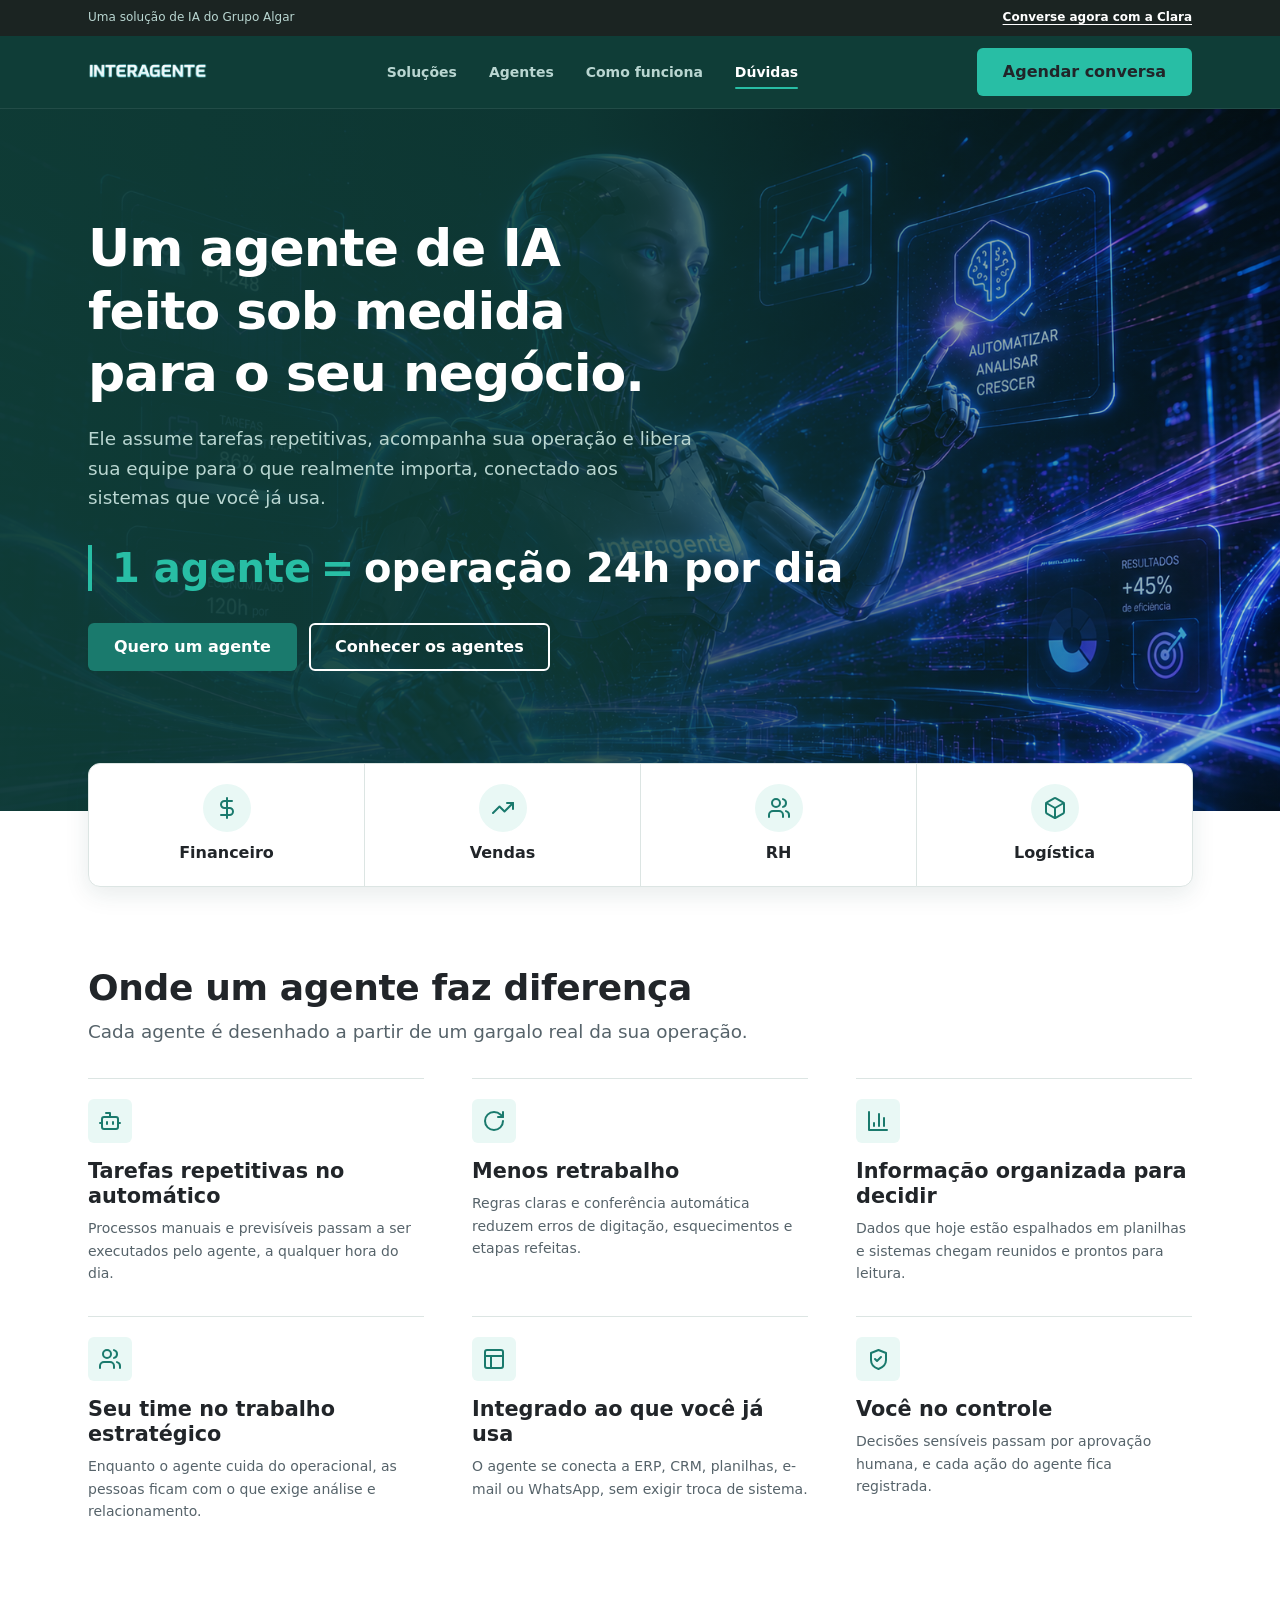
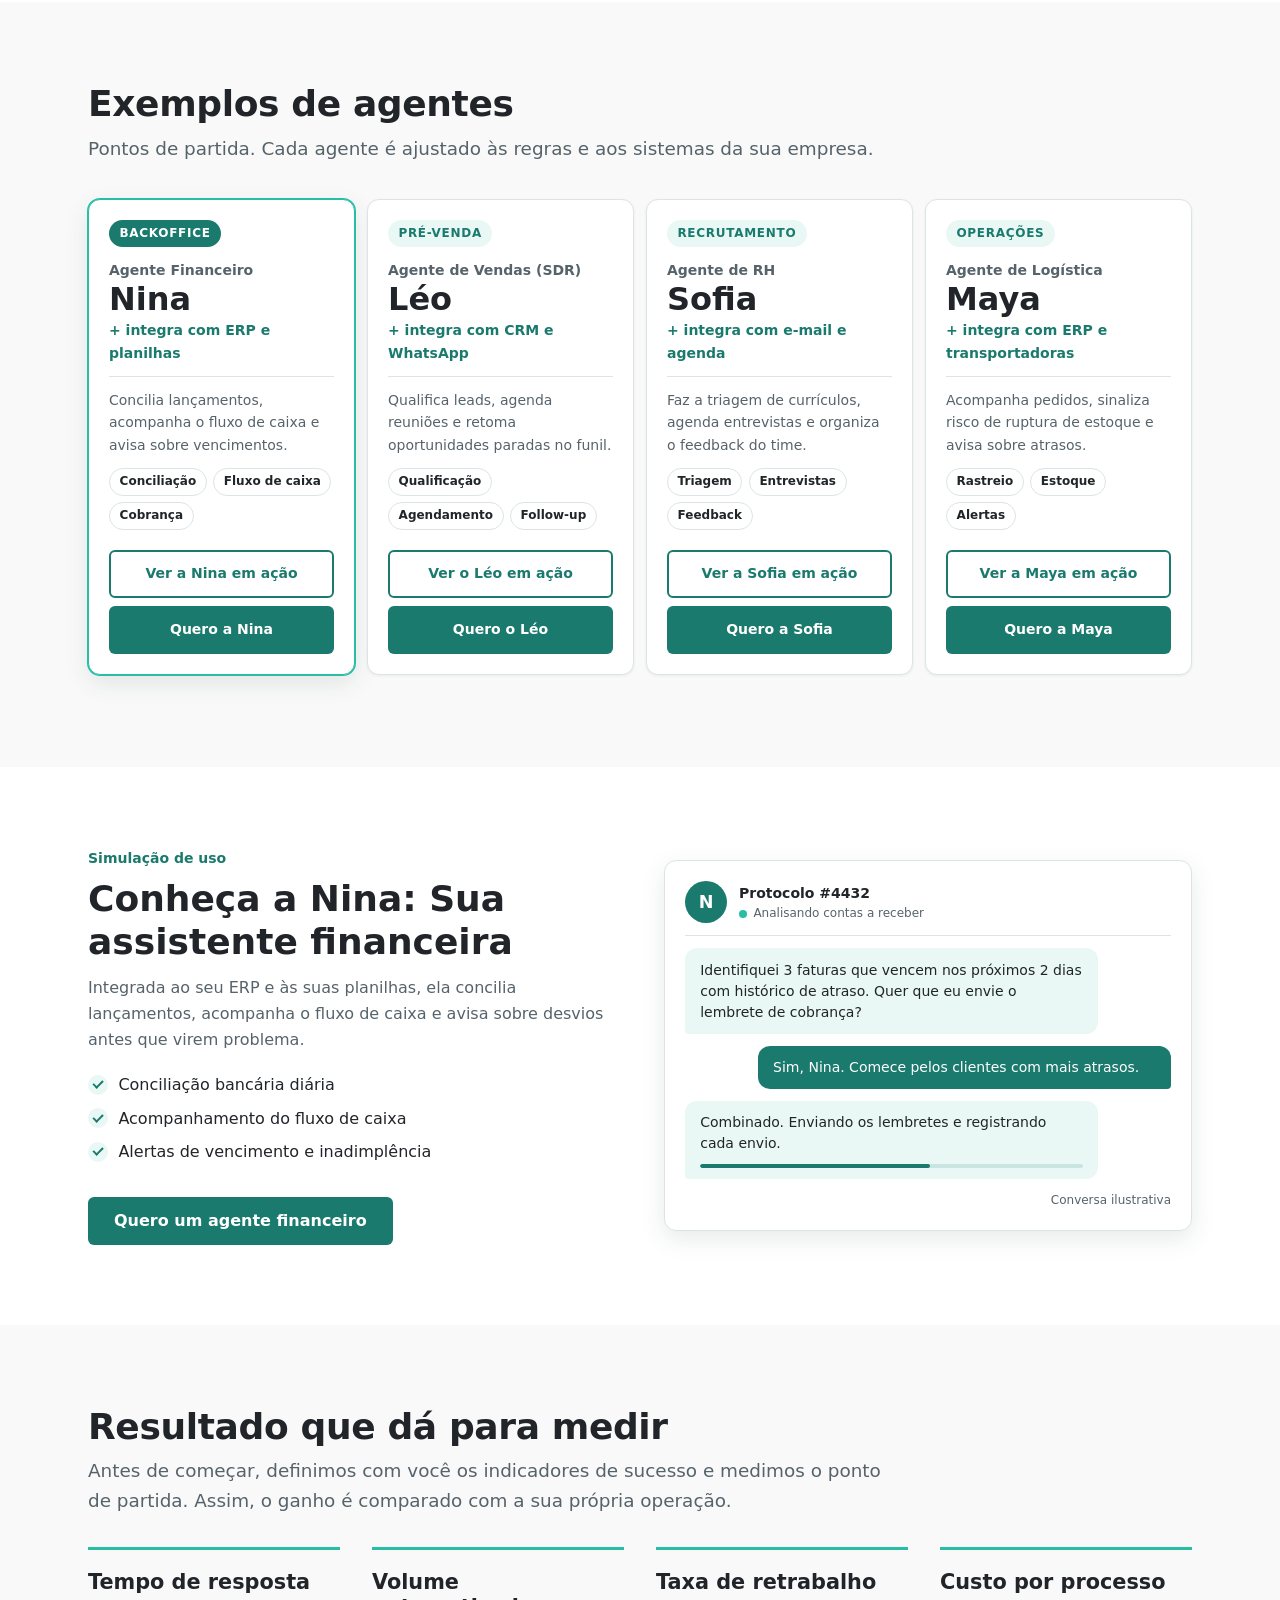
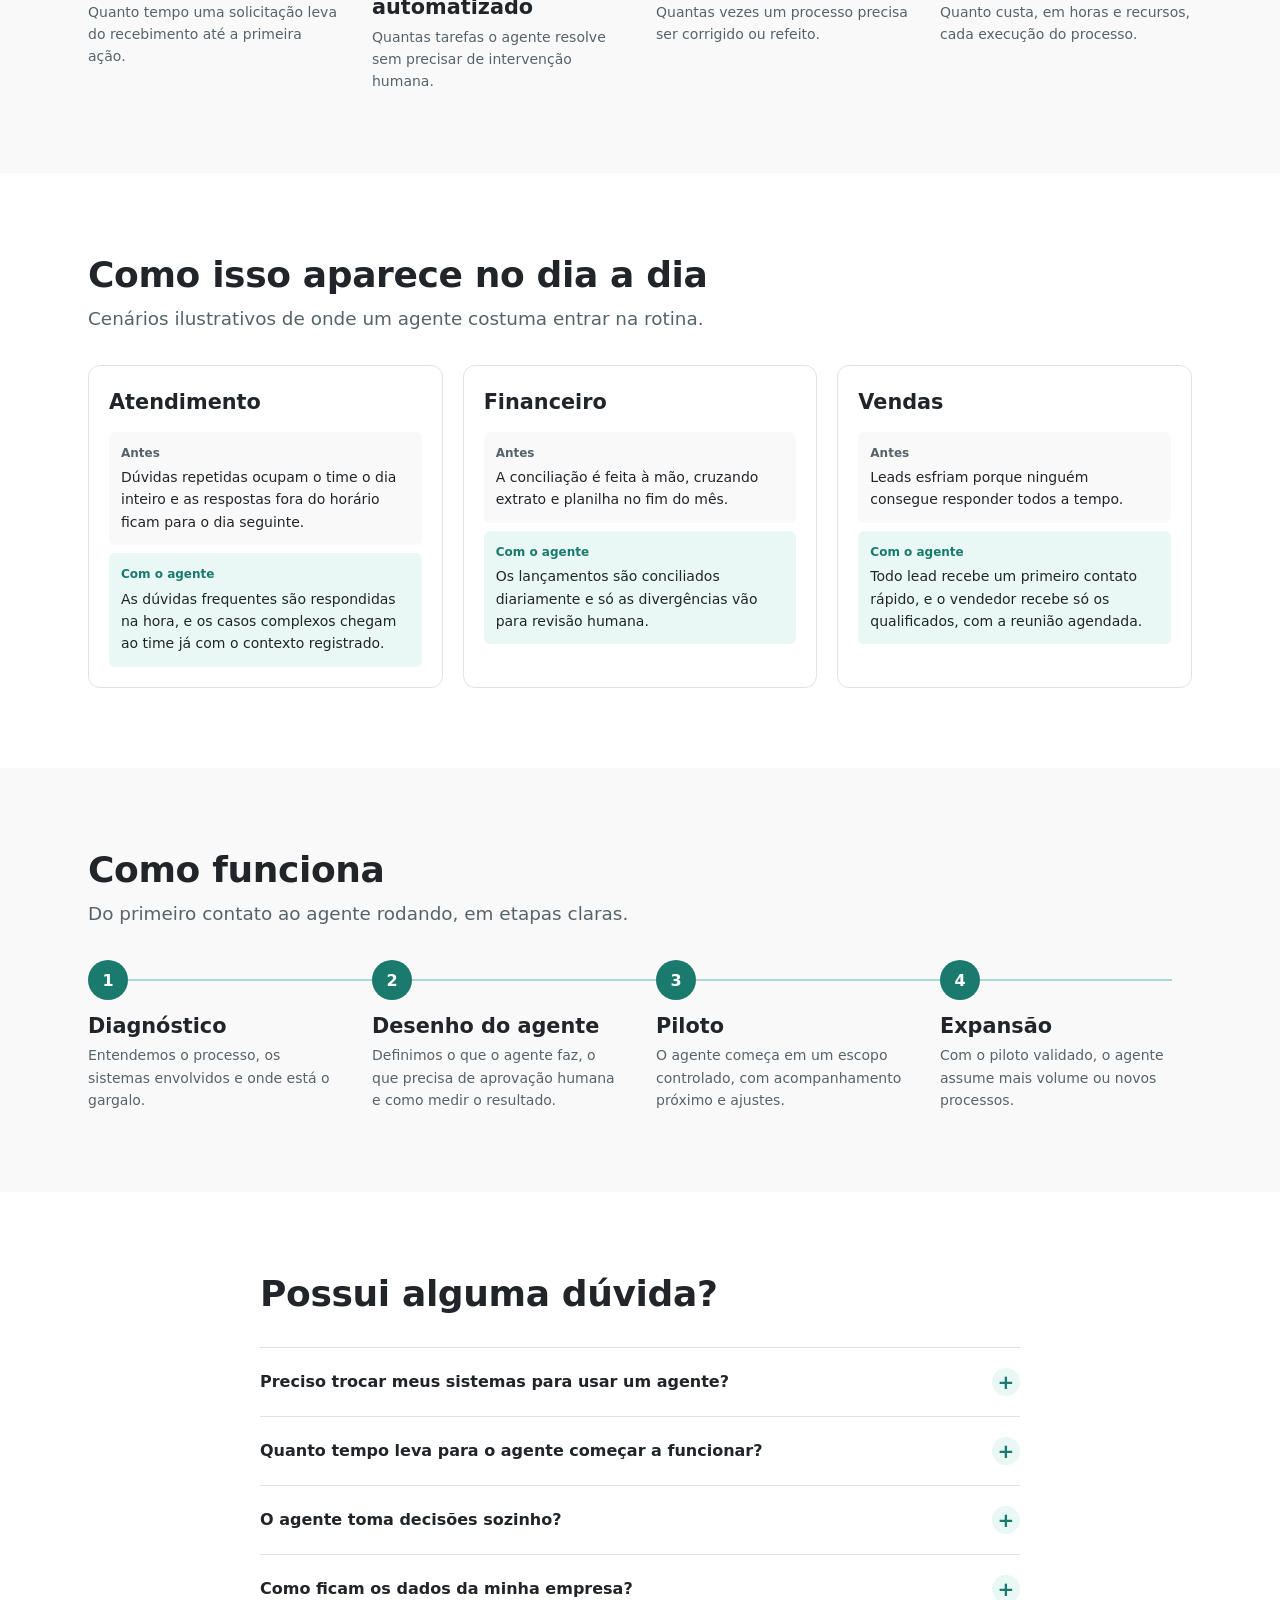
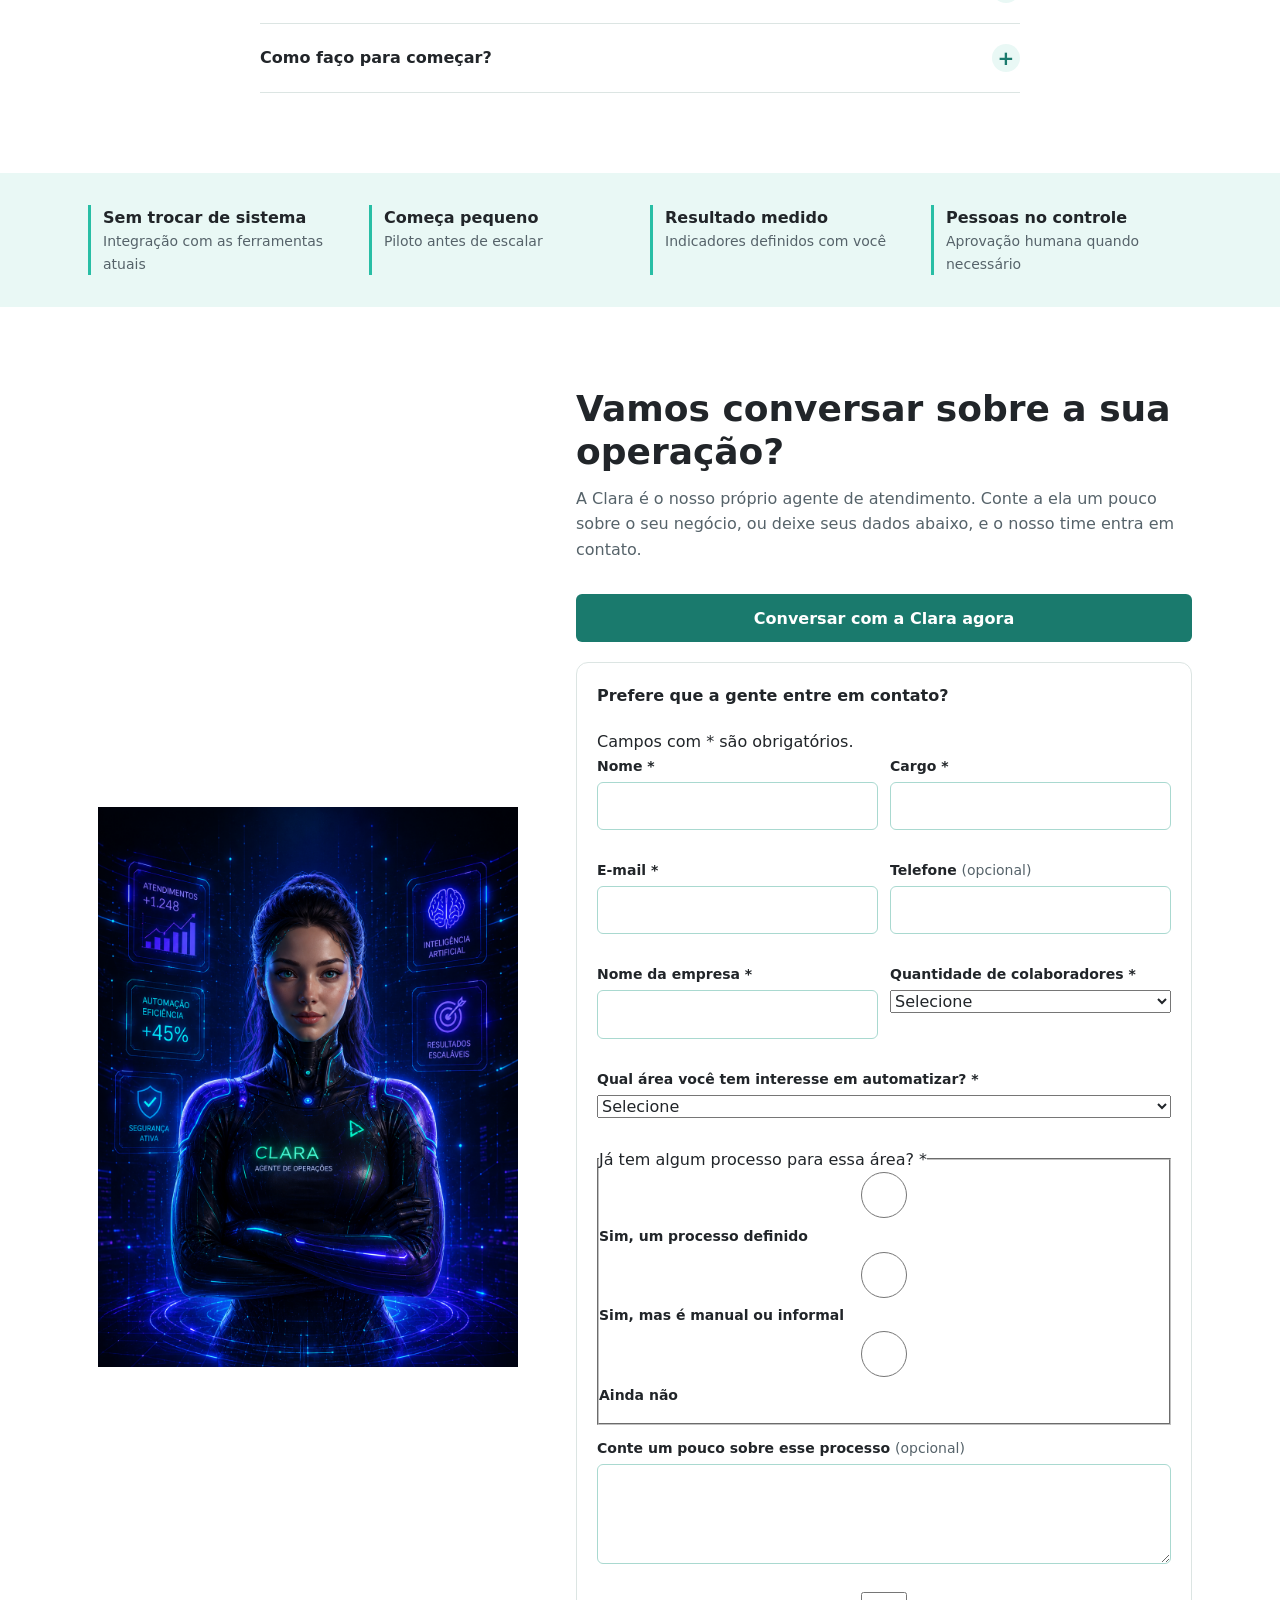
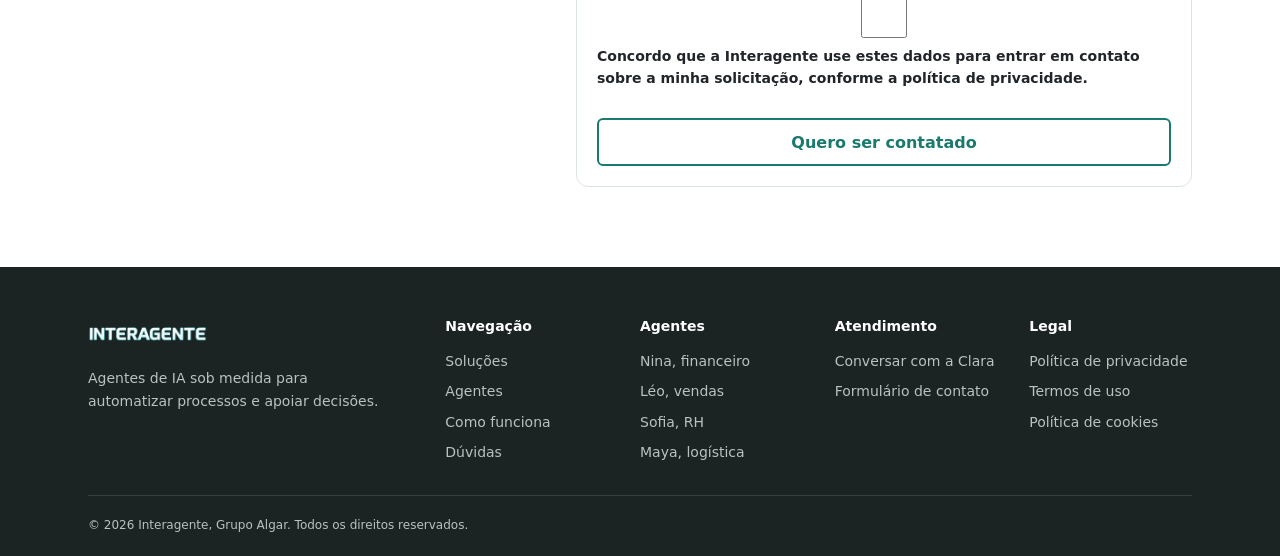
==== commit 4777b4c5: "Enhance contact form with required fields and hints Updated contact form fields to include required " ====
--- a/index.html
+++ b/index.html
@@ -482,34 +482,102 @@
         <p class="form-card__label">Prefere que a gente entre em contato?</p>
 
         <form id="contact-form" novalidate>
-          <div class="form-group">
-            <label for="nome">Nome</label>
-            <input type="text" id="nome" name="nome" autocomplete="name" />
-            <span class="form-error" role="alert"></span>
-          </div>
-
+          <p class="form-hint">Campos com <span aria-hidden="true">*</span><span class="visually-hidden">asterisco</span> são obrigatórios.</p>
+
+          <!-- ── Sobre você ── -->
           <div class="form-row">
             <div class="form-group">
-              <label for="email">E-mail corporativo</label>
-              <input type="email" id="email" name="email" autocomplete="email" />
+              <label for="nome">Nome <span class="form-required" aria-hidden="true">*</span></label>
+              <input type="text" id="nome" name="nome" autocomplete="name" required />
+              <span class="form-error" role="alert"></span>
+            </div>
+            <div class="form-group">
+              <label for="cargo">Cargo <span class="form-required" aria-hidden="true">*</span></label>
+              <input type="text" id="cargo" name="cargo" autocomplete="organization-title" required />
+              <span class="form-error" role="alert"></span>
+            </div>
+          </div>
+
+          <div class="form-row">
+            <div class="form-group">
+              <label for="email">E-mail <span class="form-required" aria-hidden="true">*</span></label>
+              <input type="email" id="email" name="email" autocomplete="email" required />
               <span class="form-error" role="alert"></span>
             </div>
             <div class="form-group">
               <label for="telefone">Telefone <span class="form-optional">(opcional)</span></label>
-              <input type="tel" id="telefone" name="telefone" autocomplete="tel" />
+              <input type="tel" id="telefone" name="telefone" autocomplete="tel" inputmode="tel" />
               <span class="form-error" role="alert"></span>
             </div>
           </div>
 
+          <!-- ── Sobre a empresa ── -->
+          <div class="form-row">
+            <div class="form-group">
+              <label for="empresa">Nome da empresa <span class="form-required" aria-hidden="true">*</span></label>
+              <input type="text" id="empresa" name="empresa" autocomplete="organization" required />
+              <span class="form-error" role="alert"></span>
+            </div>
+            <div class="form-group">
+              <label for="qtd_colaboradores">Quantidade de colaboradores <span class="form-required" aria-hidden="true">*</span></label>
+              <select id="qtd_colaboradores" name="qtd_colaboradores" required>
+                <option value="">Selecione</option>
+                <option value="1-10">1 a 10</option>
+                <option value="11-50">11 a 50</option>
+                <option value="51-200">51 a 200</option>
+                <option value="201-500">201 a 500</option>
+                <option value="501-1000">501 a 1.000</option>
+                <option value="1000+">Mais de 1.000</option>
+              </select>
+              <span class="form-error" role="alert"></span>
+            </div>
+          </div>
+
+          <!-- ── Sobre o processo ── -->
           <div class="form-group">
-            <label for="empresa">Empresa <span class="form-optional">(opcional)</span></label>
-            <input type="text" id="empresa" name="empresa" autocomplete="organization" />
+            <label for="area_interesse">Qual área você tem interesse em automatizar? <span class="form-required" aria-hidden="true">*</span></label>
+            <select id="area_interesse" name="area_interesse" required>
+              <option value="">Selecione</option>
+              <option value="financeiro">Financeiro</option>
+              <option value="vendas">Vendas e pré-venda</option>
+              <option value="rh">RH e recrutamento</option>
+              <option value="logistica">Logística e estoque</option>
+              <option value="atendimento">Atendimento ao cliente</option>
+              <option value="outra">Outra área</option>
+            </select>
             <span class="form-error" role="alert"></span>
           </div>
 
+          <fieldset class="form-group form-choice">
+            <legend>Já tem algum processo para essa área? <span class="form-required" aria-hidden="true">*</span></legend>
+            <label class="form-choice__option">
+              <input type="radio" name="possui_processo" value="definido" required />
+              <span>Sim, um processo definido</span>
+            </label>
+            <label class="form-choice__option">
+              <input type="radio" name="possui_processo" value="informal" />
+              <span>Sim, mas é manual ou informal</span>
+            </label>
+            <label class="form-choice__option">
+              <input type="radio" name="possui_processo" value="nao" />
+              <span>Ainda não</span>
+            </label>
+            <span class="form-error" role="alert"></span>
+          </fieldset>
+
           <div class="form-group">
-            <label for="desafio">Qual processo você gostaria de automatizar?</label>
-            <textarea id="desafio" name="desafio" rows="3"></textarea>
+            <label for="descricao_processo">Conte um pouco sobre esse processo <span class="form-optional">(opcional)</span></label>
+            <textarea id="descricao_processo" name="descricao_processo" rows="3" maxlength="2000"></textarea>
+            <span class="form-error" role="alert"></span>
+          </div>
+
+          <!-- ── LGPD ── -->
+          <!-- VALIDAR: texto e link da política de privacidade com o jurídico -->
+          <div class="form-group form-consent">
+            <label class="form-choice__option">
+              <input type="checkbox" name="consentimento" value="sim" required />
+              <span>Concordo que a Interagente use estes dados para entrar em contato sobre a minha solicitação, conforme a <a href="#">política de privacidade</a>.</span>
+            </label>
             <span class="form-error" role="alert"></span>
           </div>
 
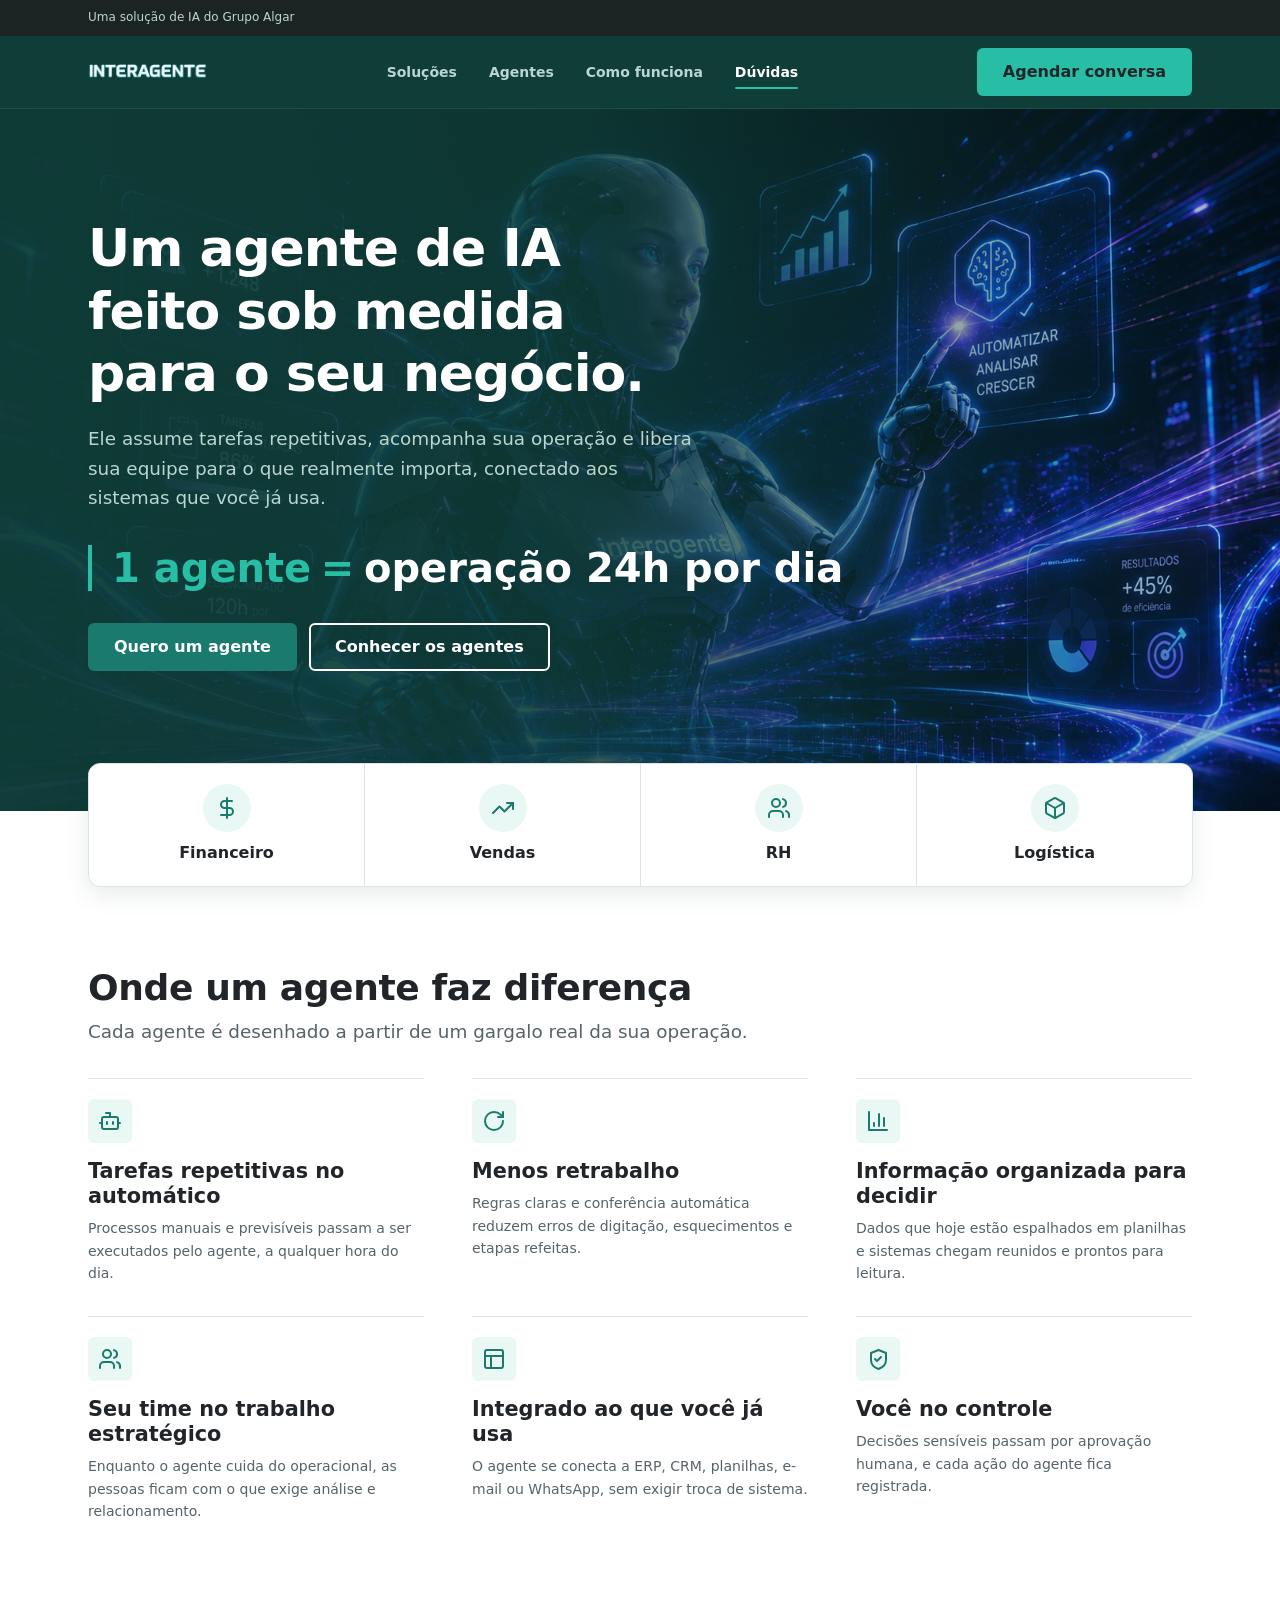
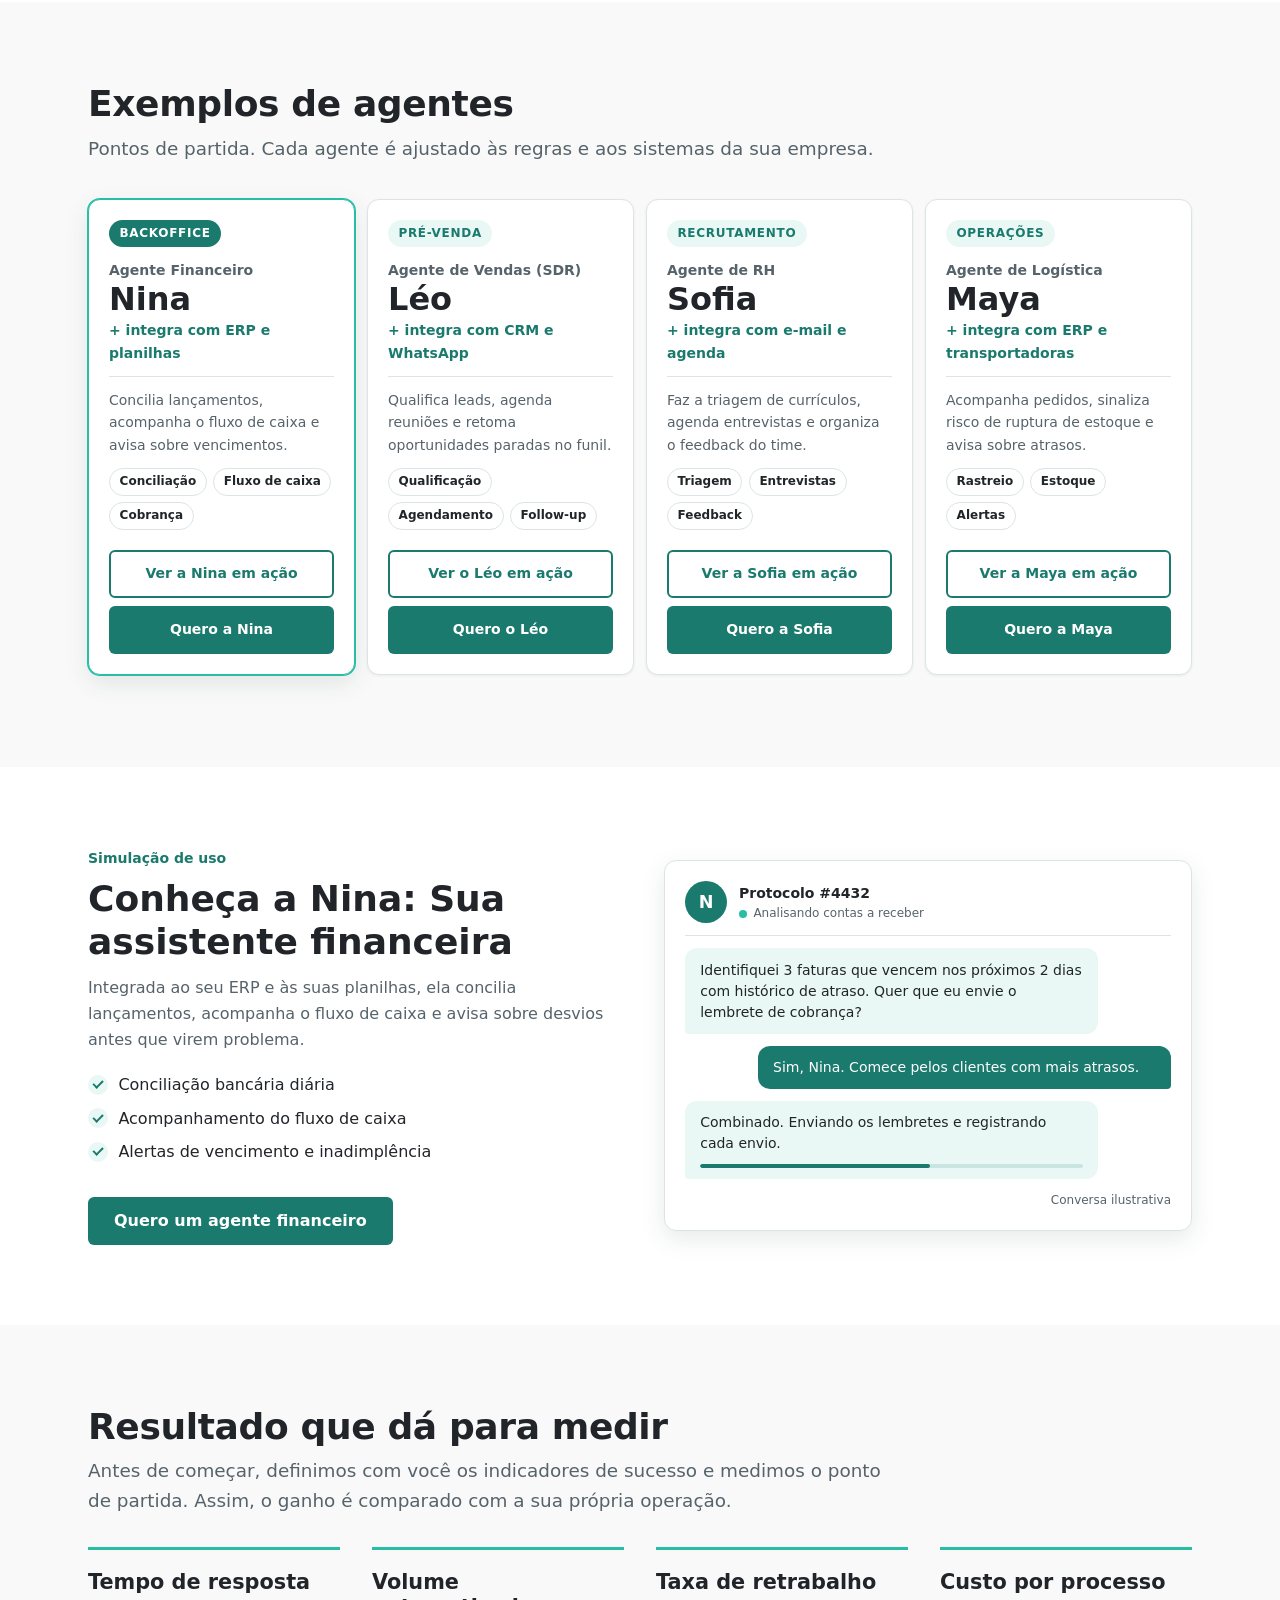
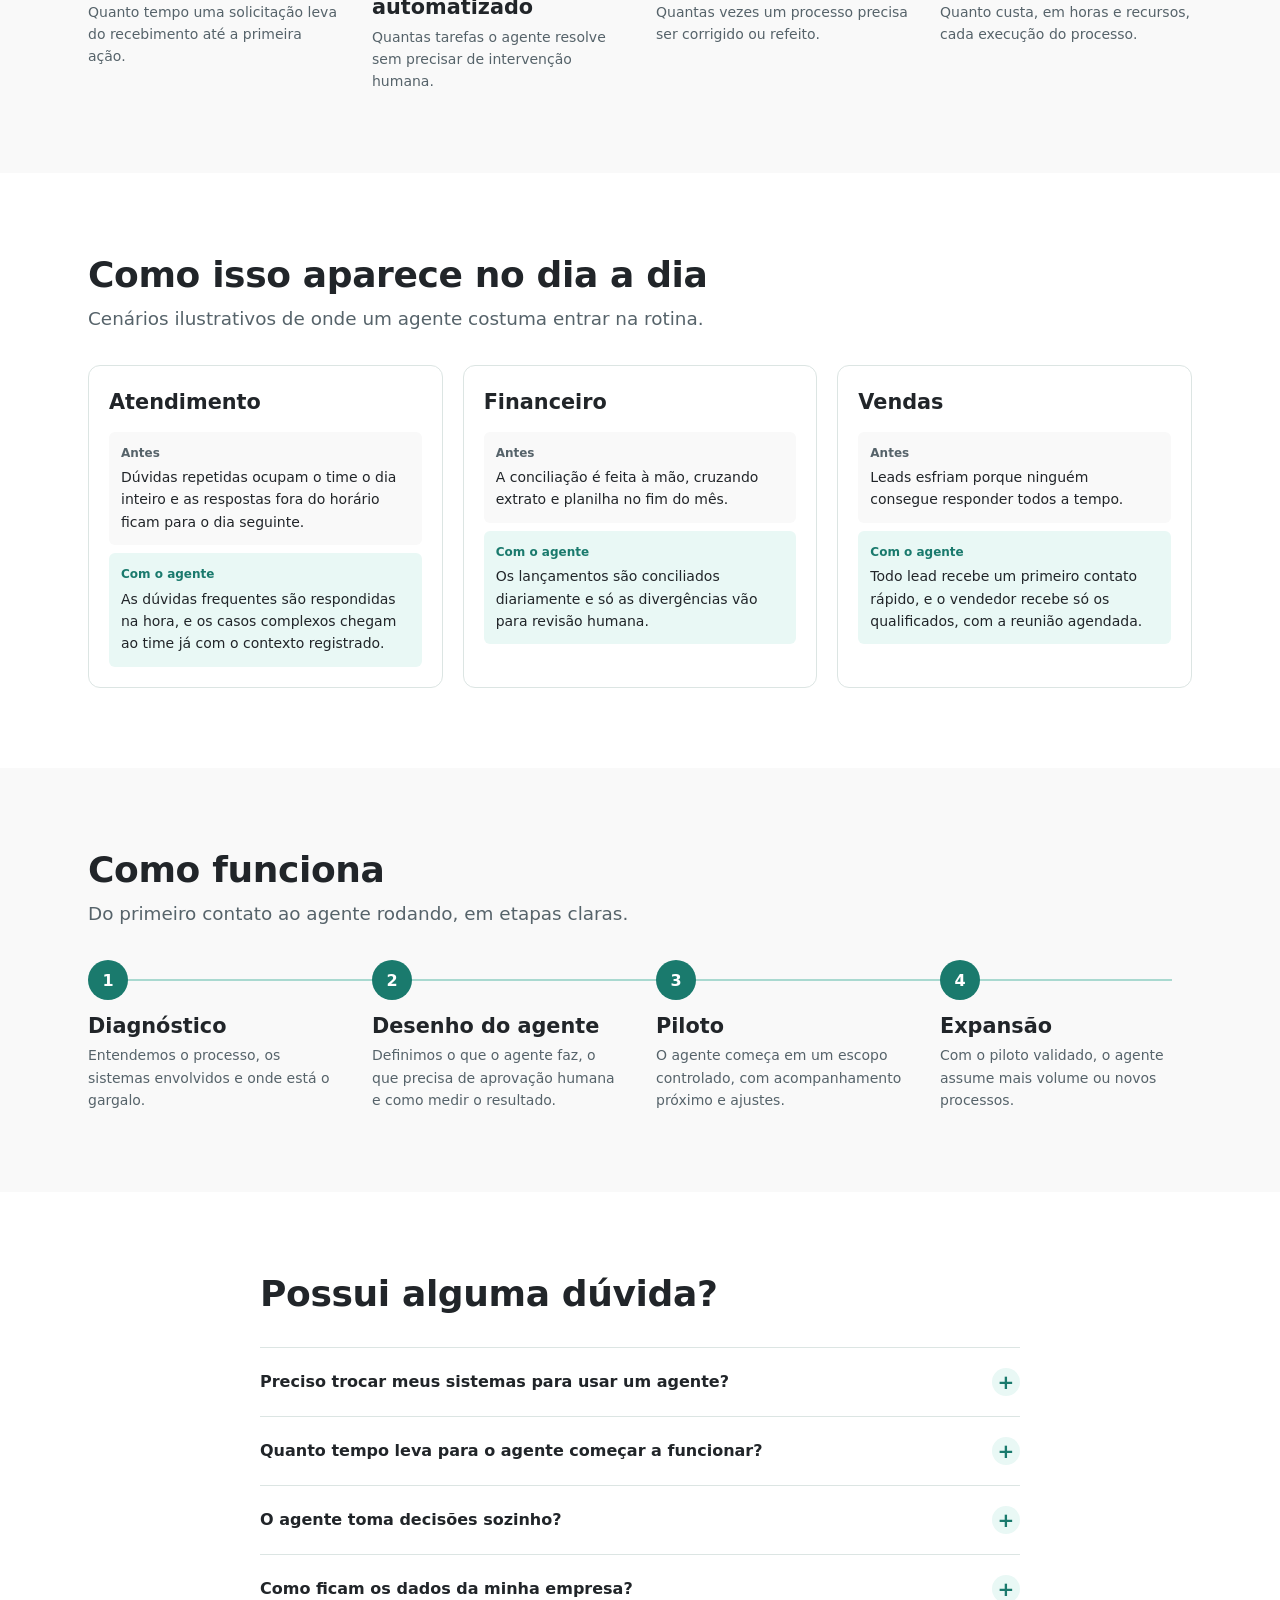
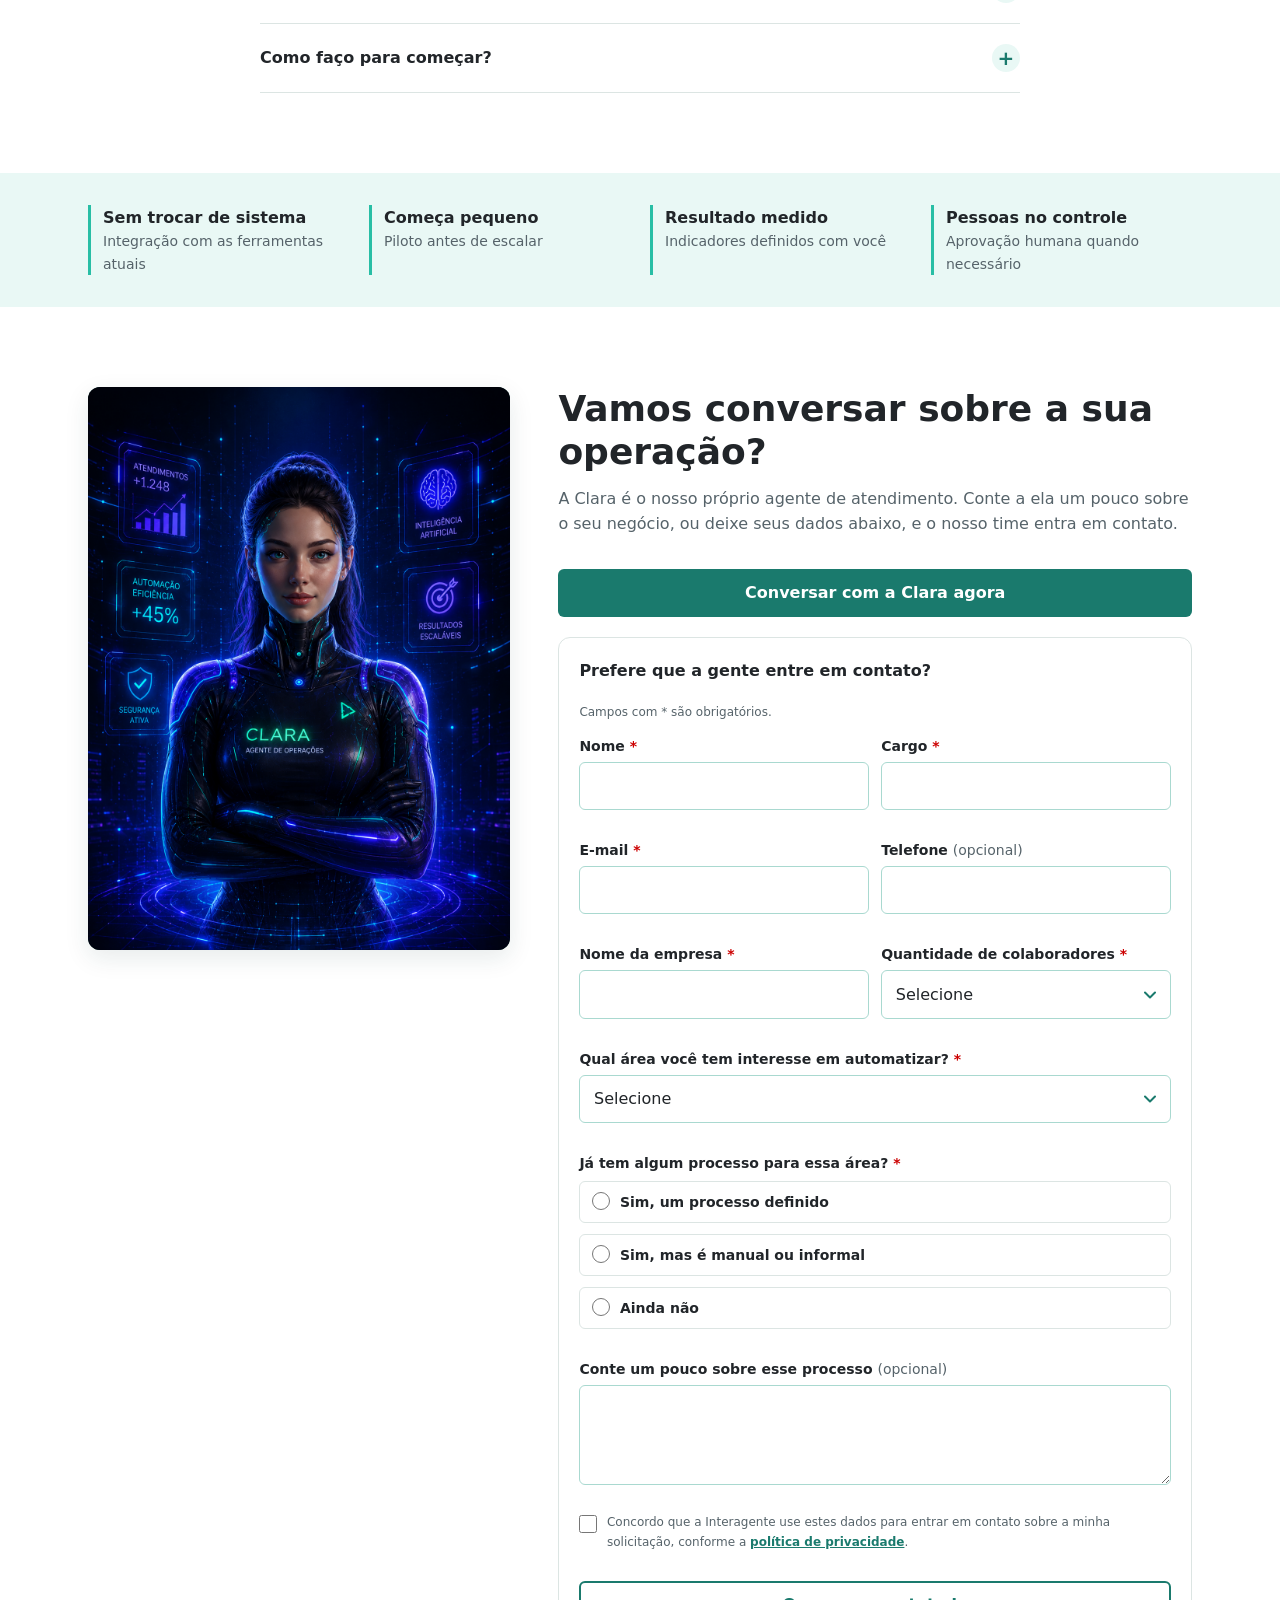
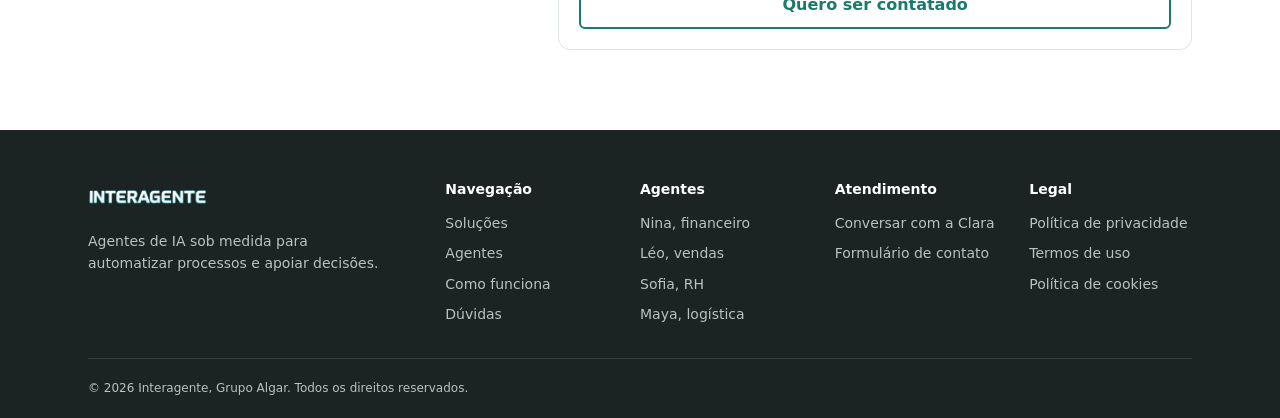
==== commit 2495ad0f: "update code" ====
--- a/index.html
+++ b/index.html
@@ -23,12 +23,11 @@
 <body>
 <a href="#main" class="skip-link">Pular para o conteúdo</a>
 
-<!-- ═════════════════════════════ FAIXA SUPERIOR (padrão Algar: abas de público) ═════════════════════════════ -->
-<!-- VALIDAR: confirmar com o time como a Interagente deve ser apresentada em relação ao Grupo Algar -->
+<!-- ═════════════════════════════ FAIXA SUPERIOR ═════════════════════════════ -->
+
 <div class="topbar">
   <div class="topbar__inner container">
     <p class="topbar__brand">Uma solução de IA do Grupo Algar</p>
-    <a href="chat.html" class="topbar__link">Converse agora com a Clara</a>
   </div>
 </div>
 
@@ -96,7 +95,7 @@
   </div>
 </section>
 
-<!-- ═════════════════════════════ ATALHOS (padrão Algar: 4 ícones abaixo do banner) ═════════════════════════════ -->
+<!-- ═════════════════════════════ ATALHOS ═════════════════════════════ -->
 <nav class="shortcuts" aria-label="Atalhos por área">
   <ul class="shortcuts__list container" role="list">
     <li>
@@ -174,7 +173,7 @@
   </div>
 </section>
 
-<!-- ═════════════════════════════ AGENTES (padrão Algar: card de plano) ═════════════════════════════ -->
+<!-- ═════════════════════════════ AGENTES ═════════════════════════════ -->
 <section class="section section--alt agentes" id="agentes" aria-labelledby="agentes-title">
   <div class="container">
     <header class="section__head">
@@ -286,7 +285,7 @@
   </div>
 </section>
 
-<!-- ═════════════════════════════ COMO MEDIMOS (substitui os números sem fonte) ═════════════════════════════ -->
+<!-- ═════════════════════════════ COMO MEDIMOS ═════════════════════════════ -->
 <section class="section section--alt medicao" id="resultados" aria-labelledby="medicao-title">
   <div class="container">
     <header class="section__head">
@@ -318,7 +317,7 @@
   </div>
 </section>
 
-<!-- ═════════════════════════════ CENÁRIOS (substitui os depoimentos fictícios) ═════════════════════════════ -->
+<!-- ═════════════════════════════ CENÁRIOS ═════════════════════════════ -->
 <section class="section cenarios" aria-labelledby="cenarios-title">
   <div class="container">
     <header class="section__head">
@@ -372,7 +371,7 @@
   </div>
 </section>
 
-<!-- ═════════════════════════════ COMO FUNCIONA (sequência real: numeração faz sentido) ═════════════════════════════ -->
+<!-- ═════════════════════════════ COMO FUNCIONA  ═════════════════════════════ -->
 <!-- VALIDAR: confirmar com o time se estas são as etapas reais do processo -->
 <section class="section section--alt como-funciona" id="como-funciona" aria-labelledby="como-funciona-title">
   <div class="container">
@@ -406,7 +405,7 @@
   </div>
 </section>
 
-<!-- ═════════════════════════════ DÚVIDAS (padrão Algar: "Possui alguma dúvida?") ═════════════════════════════ -->
+<!-- ═════════════════════════════ DÚVIDAS  ═════════════════════════════ -->
 <!-- VALIDAR: revisar as respostas com o time antes de publicar -->
 <section class="section faq" id="duvidas" aria-labelledby="faq-title">
   <div class="container container--narrow">
@@ -439,7 +438,7 @@
   </div>
 </section>
 
-<!-- ═════════════════════════════ DIFERENCIAIS (padrão Algar: faixa de 4 itens) ═════════════════════════════ -->
+<!-- ═════════════════════════════ DIFERENCIAIS ═════════════════════════════ -->
 <section class="perks" aria-label="Diferenciais">
   <ul class="perks__list container" role="list">
     <li class="perk">
@@ -591,13 +590,13 @@
 
 </main>
 
-<!-- Botão flutuante (padrão Algar: "Não achou algo?") -->
+<!-- Botão flutuante -->
 <a href="chat.html" class="float-chat" aria-label="Conversar com a Clara">
   <span class="float-chat__icon" aria-hidden="true"><svg viewBox="0 0 24 24" fill="none" stroke="currentColor" stroke-width="2" stroke-linecap="round" stroke-linejoin="round"><path d="M7.9 20A9 9 0 1 0 4 16.1L2 22Z"/></svg></span>
   <span class="float-chat__label">Fale com a Clara</span>
 </a>
 
-<!-- ═════════════════════════════ FOOTER (padrão Algar: mapa do site em colunas) ═════════════════════════════ -->
+<!-- ═════════════════════════════ FOOTER  ═════════════════════════════ -->
 <footer class="footer">
   <div class="footer__inner container">
 
--- a/assets/css/components.css
+++ b/assets/css/components.css
@@ -60,9 +60,7 @@
 }
 
 
-/* ══════════════ CARD DE SOLUÇÃO ══════════════
-   Bloco discreto, sem caixa: ícone + título + texto,
-   separado por uma linha no topo. */
+/* ══════════════ CARD DE SOLUÇÃO ══════════════ */
 
 .card {
   display: flex;
@@ -92,7 +90,7 @@
 }
 
 
-/* ══════════════ CARD DE AGENTE (formato card de plano Algar) ══════════════ */
+/* ══════════════ CARD DE AGENTE  ══════════════ */
 
 .agent-card {
   display: flex;
@@ -280,7 +278,7 @@
 }
 
 
-/* ══════════════ INDICADOR (Resultado que dá para medir) ══════════════ */
+/* ══════════════ INDICADOR  ══════════════ */
 
 .metric {
   padding-top: var(--space-md);
@@ -448,7 +446,16 @@
   color: var(--color-text-muted);
 }
 
-.form-group input,
+.form-required { color: var(--color-danger); }
+
+.form-hint {
+  margin-bottom: var(--space-sm);
+  font-size: var(--text-xs);
+  color: var(--color-text-muted);
+}
+
+.form-group input:not([type="radio"]):not([type="checkbox"]),
+.form-group select,
 .form-group textarea {
   width: 100%;
   min-height: 46px;
@@ -459,7 +466,8 @@
   transition: border-color var(--transition-fast), box-shadow var(--transition-fast);
 }
 
-.form-group input:focus,
+.form-group input:not([type="radio"]):not([type="checkbox"]):focus,
+.form-group select:focus,
 .form-group textarea:focus {
   outline: none;
   border-color: var(--color-accent-deep);
@@ -468,6 +476,76 @@
 
 .form-group .is-invalid {
   border-color: var(--color-danger);
+}
+
+/* Select com seta própria (mantém a aparência igual nos navegadores) */
+.form-group select {
+  appearance: none;
+  padding-right: 2.5rem;
+  background-image: url("data:image/svg+xml,%3Csvg xmlns='http://www.w3.org/2000/svg' width='12' height='8' viewBox='0 0 12 8'%3E%3Cpath d='M1 1.5 6 6.5 11 1.5' fill='none' stroke='%231A7A6D' stroke-width='2' stroke-linecap='round' stroke-linejoin='round'/%3E%3C/svg%3E");
+  background-repeat: no-repeat;
+  background-position: right 0.9rem center;
+  cursor: pointer;
+}
+
+/* Grupo de rádios ("Já tem algum processo?") */
+.form-choice {
+  border: 0;
+  min-width: 0;
+}
+
+.form-choice legend {
+  margin-bottom: 0.4rem;
+  font-size: var(--text-sm);
+  font-weight: 600;
+}
+
+.form-choice__option {
+  display: flex;
+  align-items: flex-start;
+  gap: 0.6rem;
+  padding: 0.55rem 0.75rem;
+  border: 1px solid var(--color-border);
+  border-radius: var(--radius-sm);
+  font-size: var(--text-sm);
+  font-weight: 500;
+  cursor: pointer;
+  transition: border-color var(--transition-fast), background-color var(--transition-fast);
+}
+
+.form-choice .form-choice__option + .form-choice__option { margin-top: 0.4rem; }
+
+.form-choice__option:has(input:checked) {
+  border-color: var(--color-accent-deep);
+  background-color: var(--color-accent-soft);
+}
+
+.form-choice__option input {
+  flex-shrink: 0;
+  width: 18px;
+  height: 18px;
+  margin-top: 0.1rem;
+  accent-color: var(--color-accent-deep);
+}
+
+.form-group.has-error .form-choice__option { border-color: var(--color-danger); }
+
+/* Consentimento LGPD: sem moldura, texto menor */
+.form-consent .form-choice__option {
+  padding: 0;
+  border: 0;
+  background: none;
+  font-size: var(--text-xs);
+  font-weight: 400;
+  color: var(--color-text-muted);
+}
+
+.form-consent .form-choice__option:has(input:checked) { background: none; }
+
+.form-consent a {
+  color: var(--color-accent-deep);
+  font-weight: 600;
+  text-decoration: underline;
 }
 
 .form-error {
--- a/assets/css/sections.css
+++ b/assets/css/sections.css
@@ -483,15 +483,20 @@
 .cta-final__grid {
   display: grid;
   gap: var(--space-lg);
-  align-items: center;
+  align-items: start; /* imagem alinha com o topo do título, não com o meio do formulário */
 }
 
 .cta-final__visual { display: none; } /* imagem só a partir do tablet */
 
 .cta-final__image {
+  display: block;
   width: 100%;
-  max-width: 420px;
-  margin-inline: auto;
+  aspect-ratio: 3 / 4;            /* proporção da arte (1086 × 1448) */
+  object-fit: cover;
+  object-position: top center;
+  border-radius: var(--radius-md);
+  box-shadow: var(--shadow-card);
+  background-color: var(--color-surface-dark); /* evita "buraco" branco enquanto carrega */
 }
 
 .cta-final__title {
--- a/assets/css/responsive.css
+++ b/assets/css/responsive.css
@@ -47,7 +47,13 @@
   .agent-detail__grid { grid-template-columns: 1fr 1fr; gap: var(--space-xl); }
 
   .cta-final__grid { grid-template-columns: 5fr 7fr; gap: var(--space-xl); }
-  .cta-final__visual { display: block; }
+
+  /* A imagem acompanha a rolagem enquanto a pessoa preenche o formulário */
+  .cta-final__visual {
+    display: block;
+    position: sticky;
+    top: calc(var(--navbar-height) + var(--space-md));
+  }
 
   .footer__inner { grid-template-columns: repeat(2, 1fr); }
 }
@@ -83,6 +89,8 @@
   .step__number { position: relative; }
 
   .footer__inner { grid-template-columns: 2fr repeat(4, 1fr); }
+
+  .cta-final__grid { grid-template-columns: 4fr 6fr; }
 }
 
 
